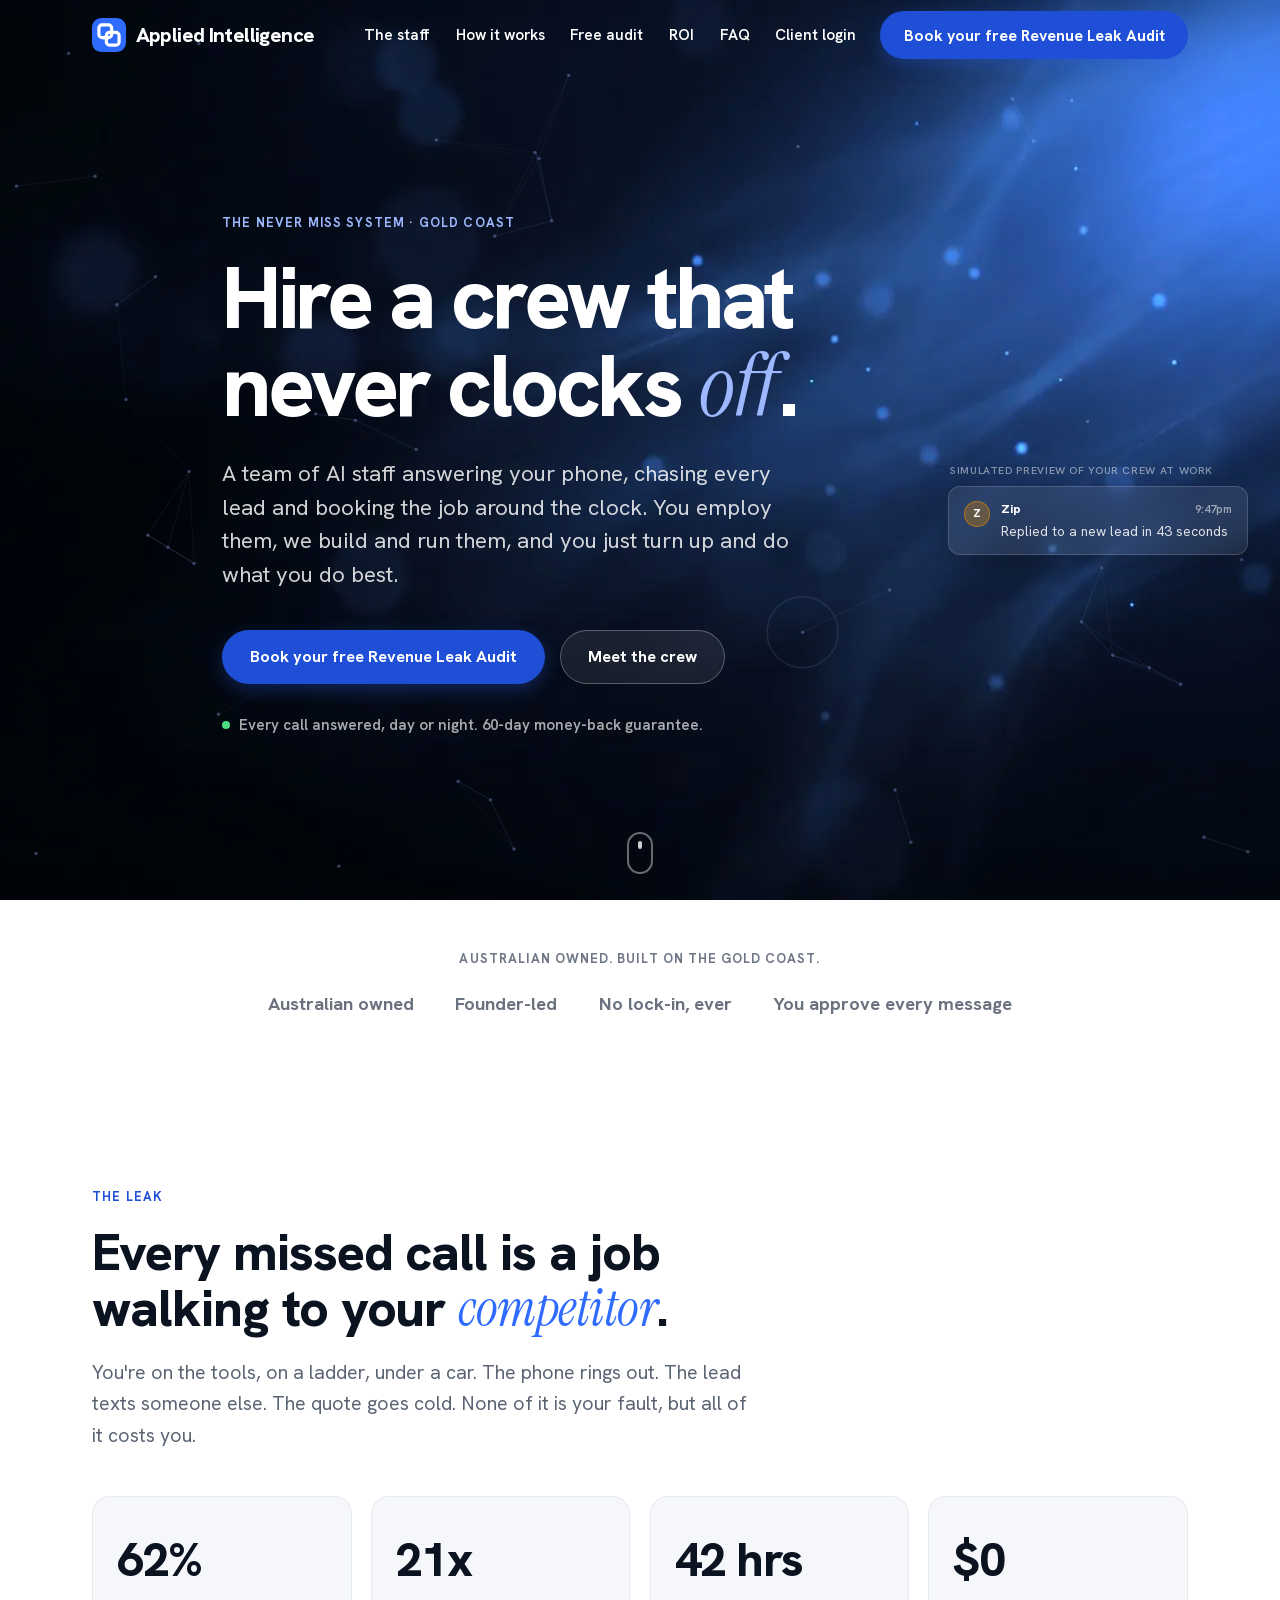
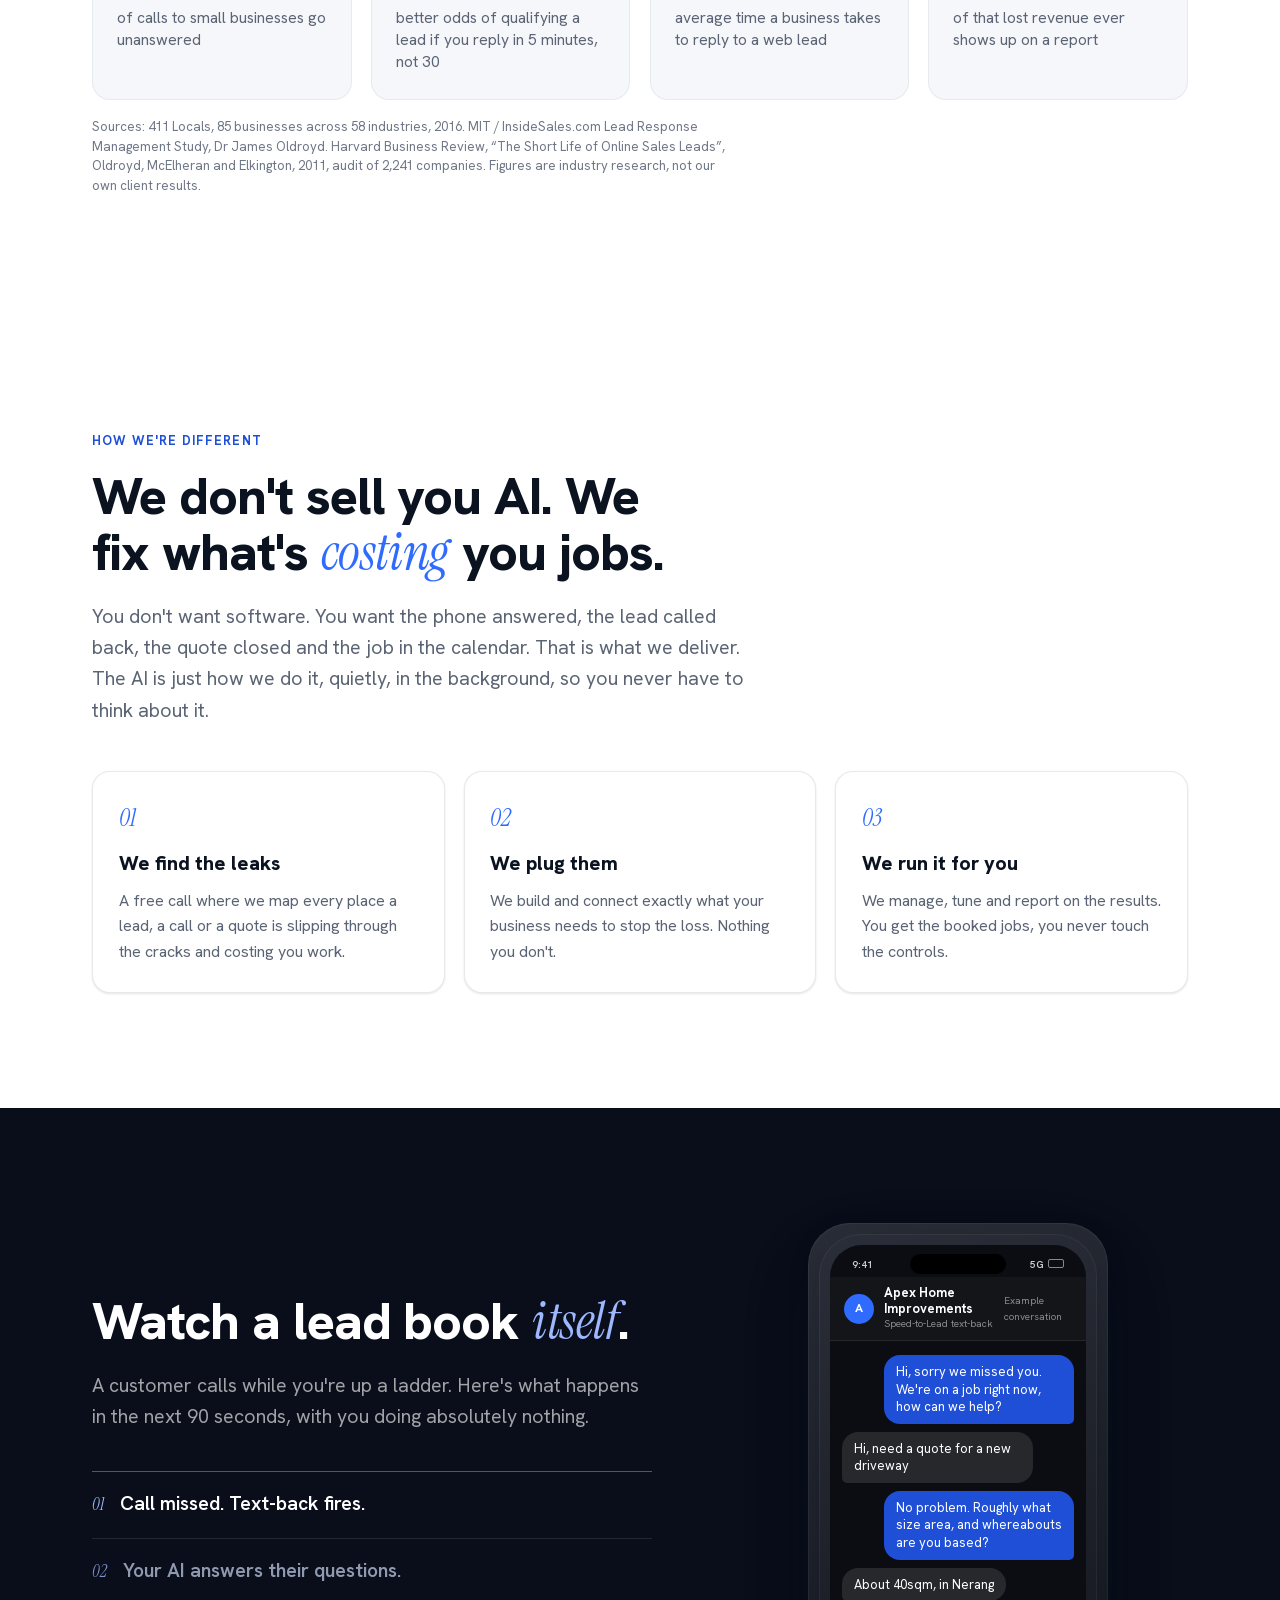
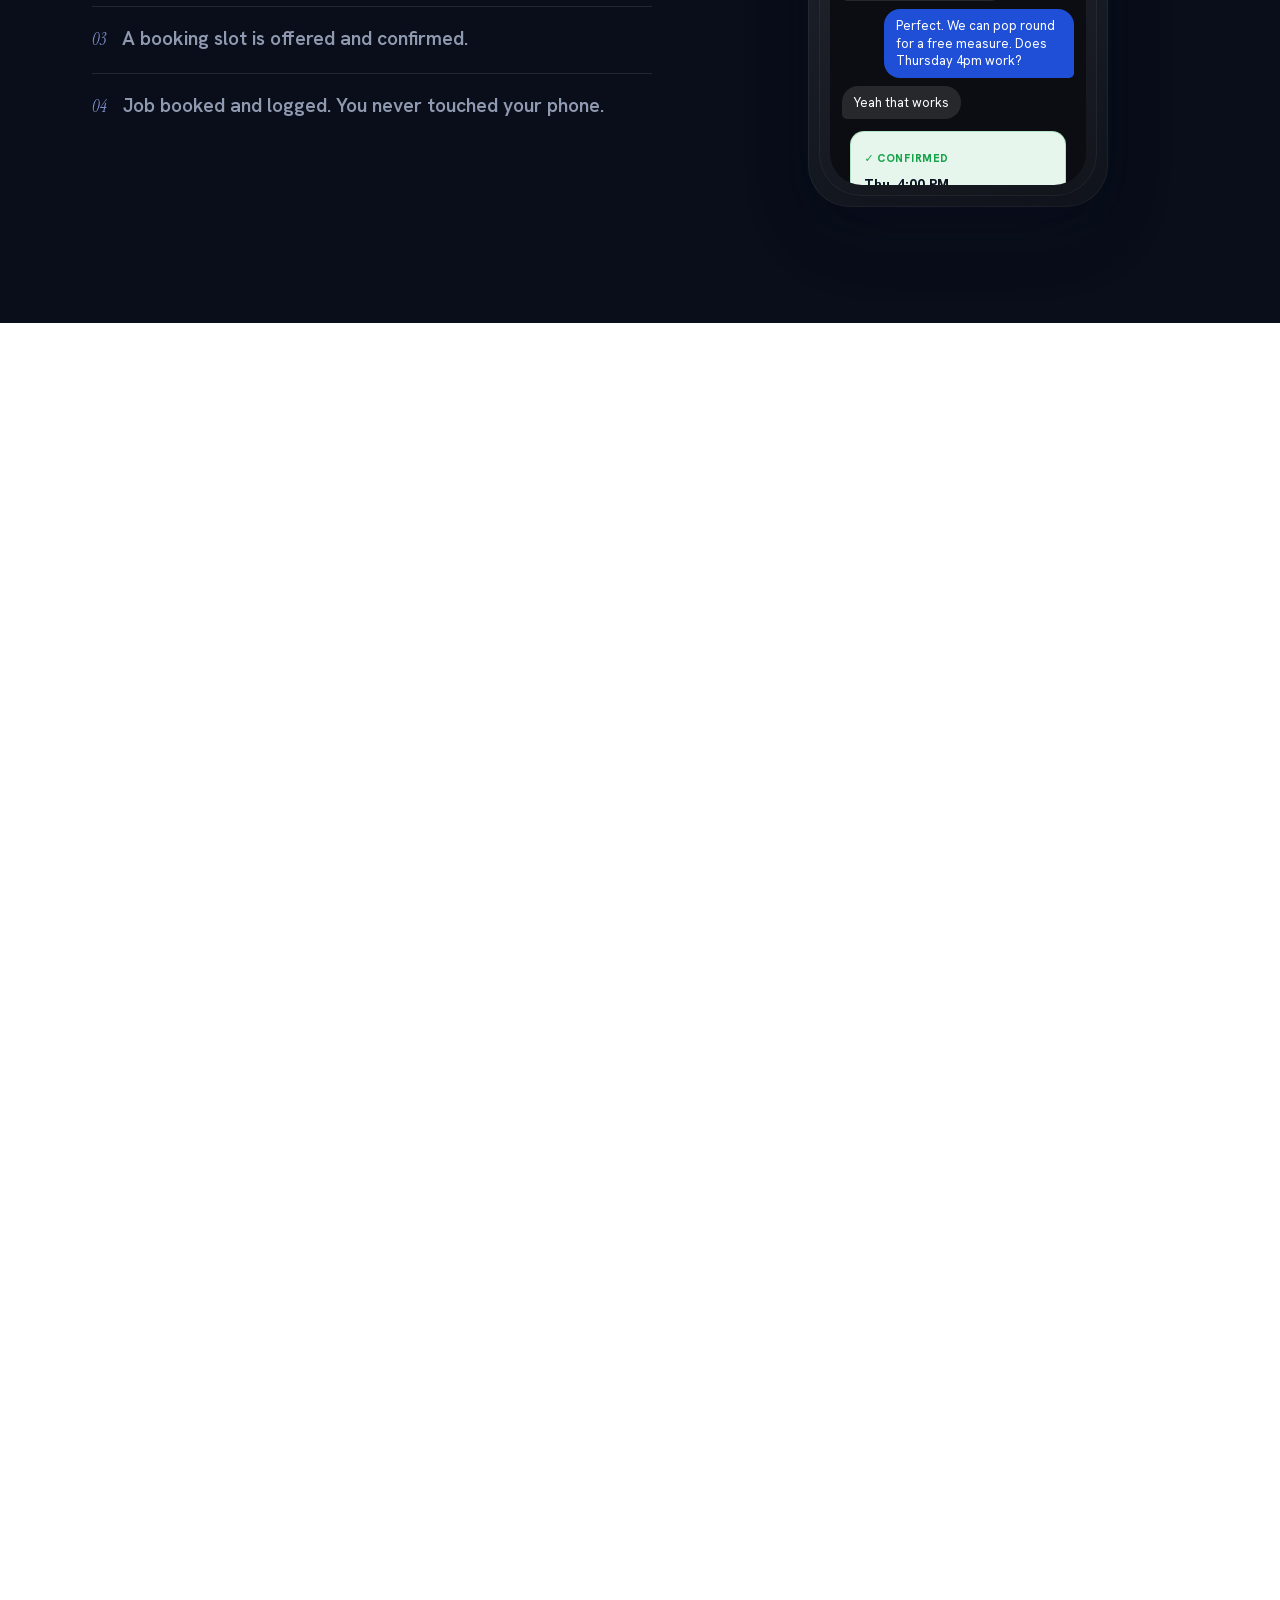
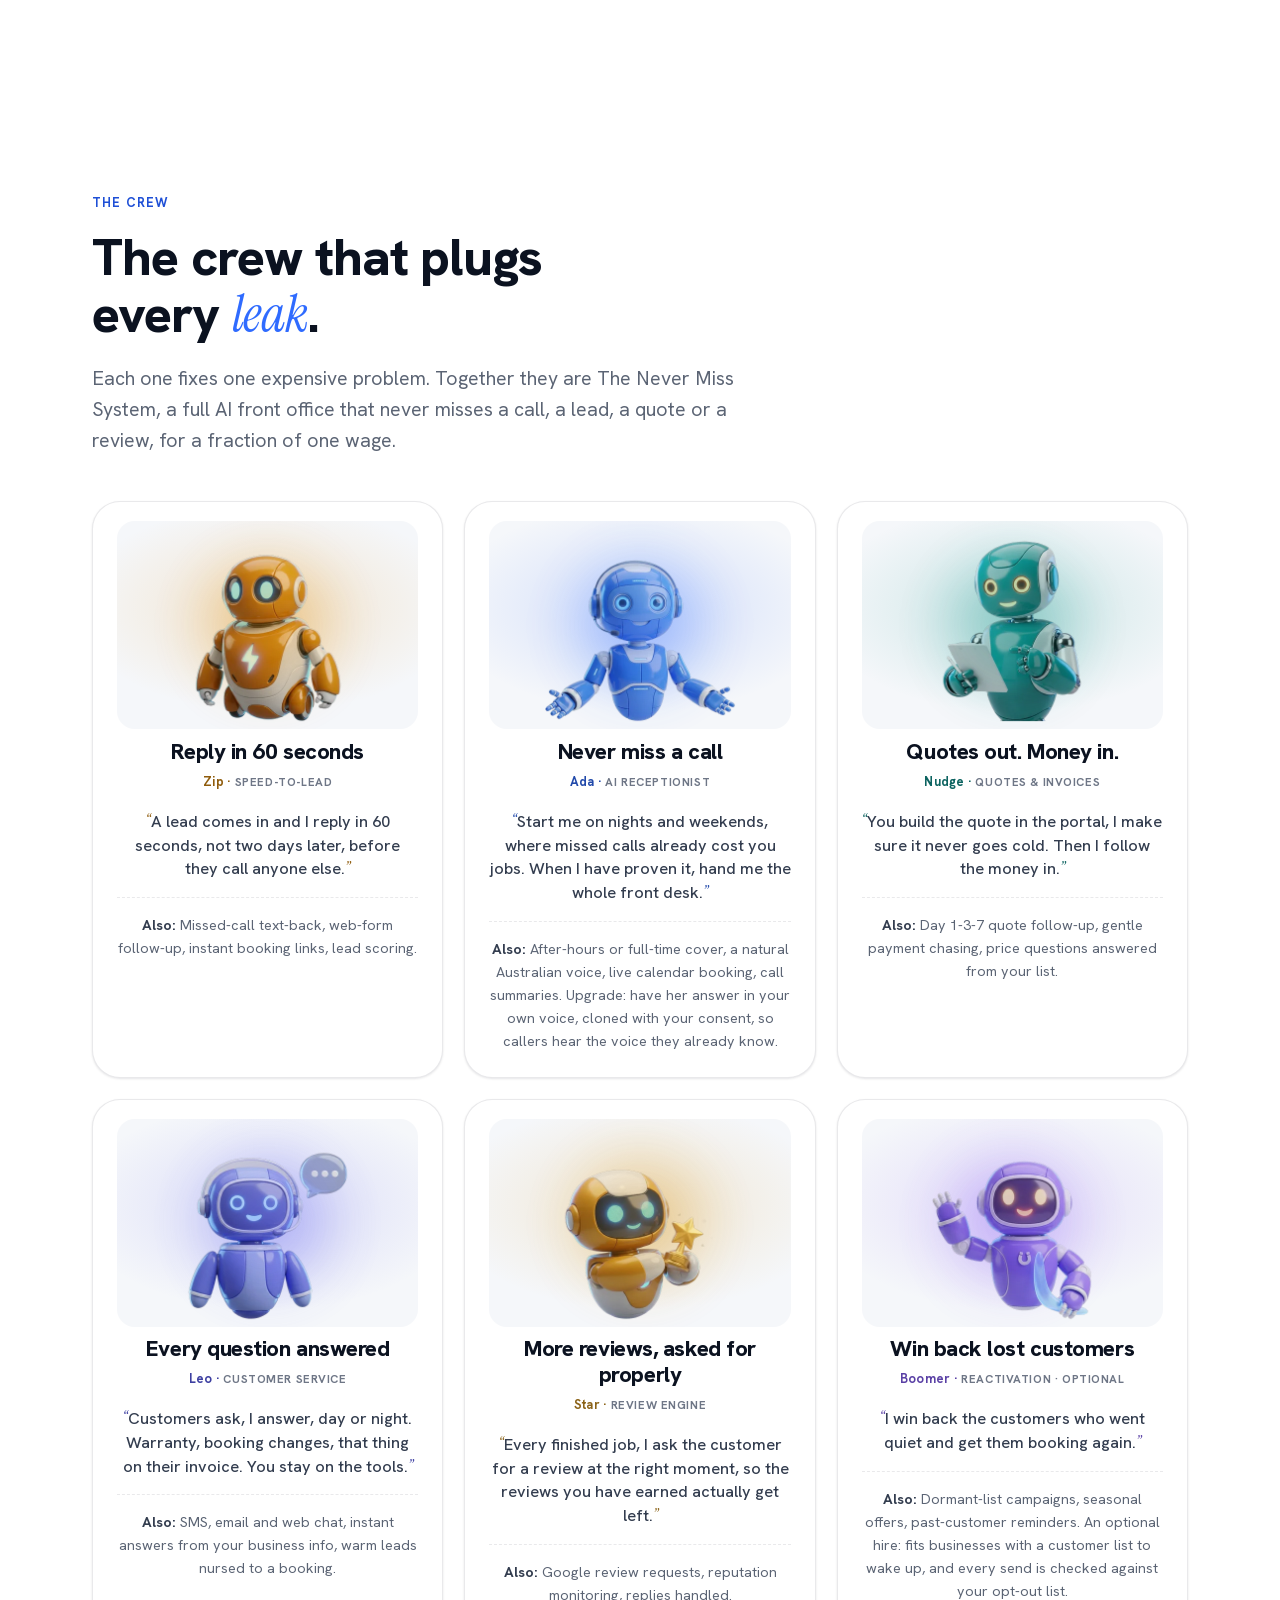
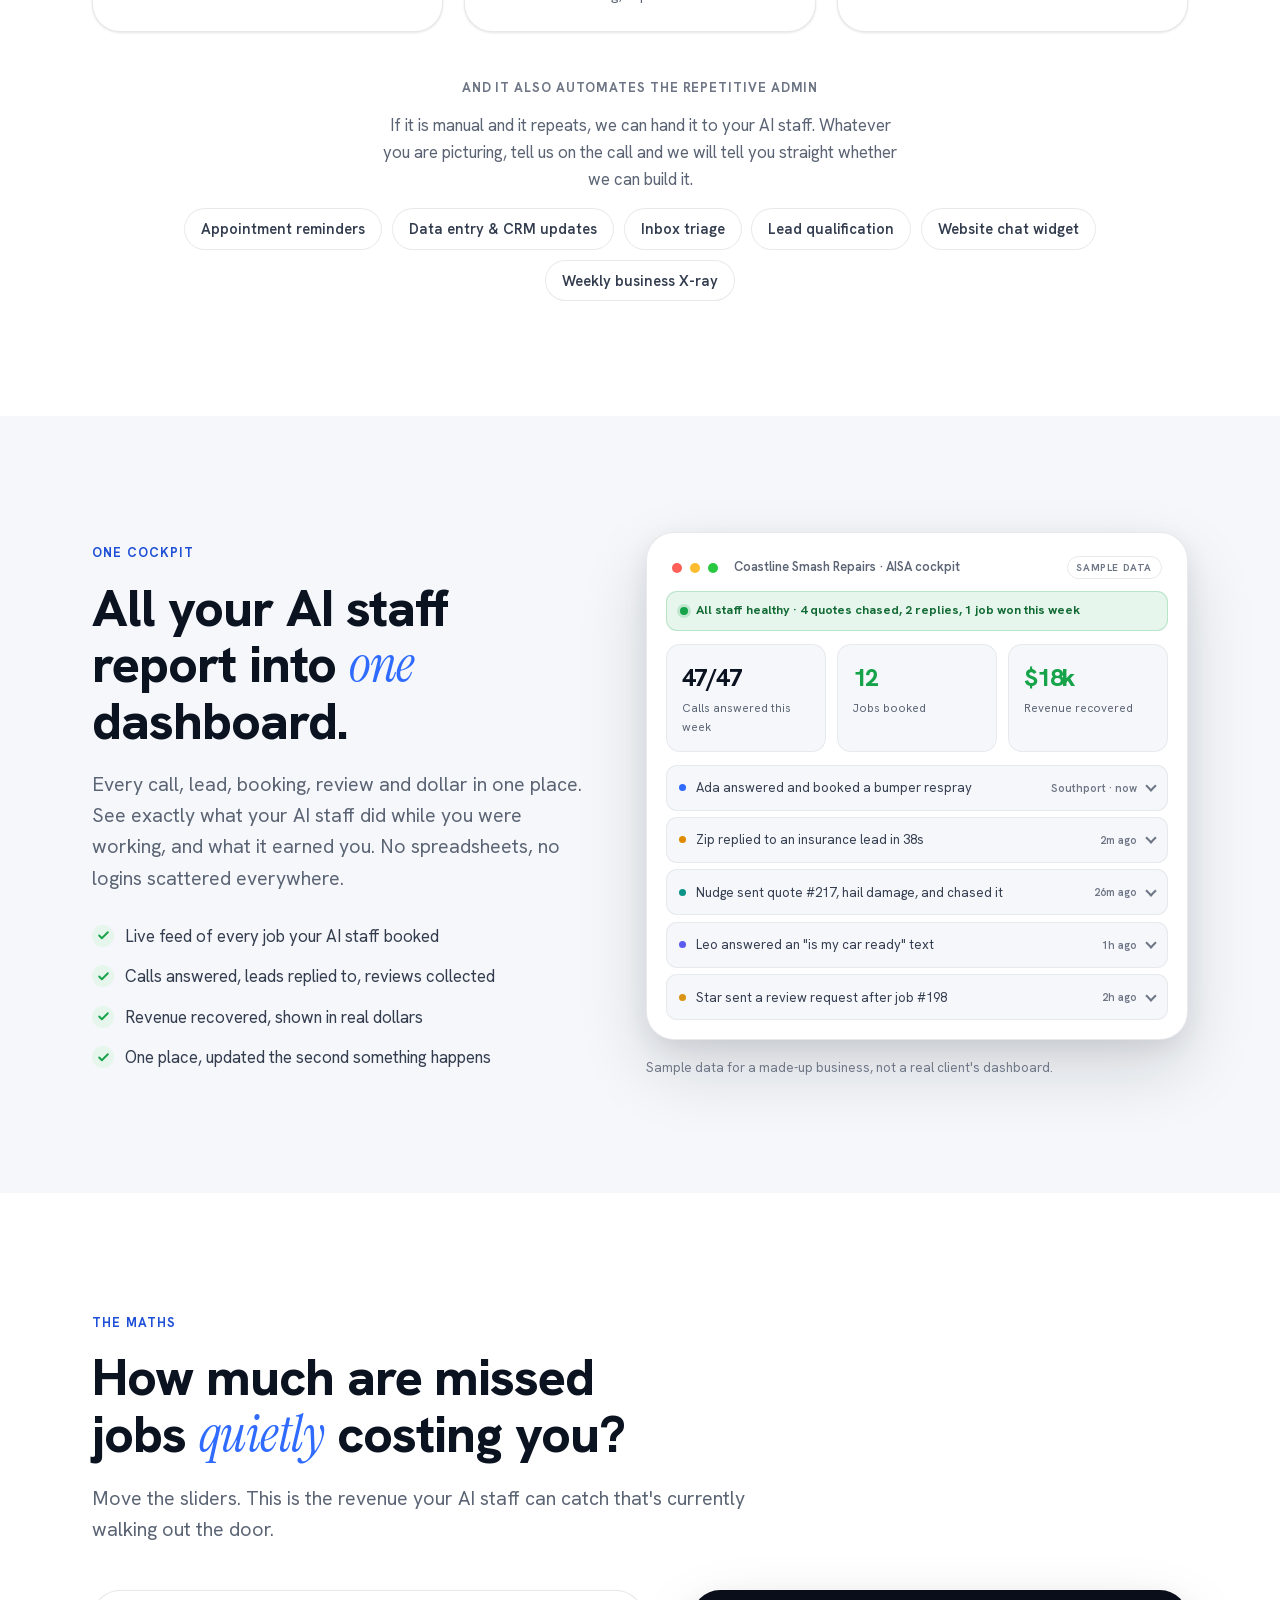
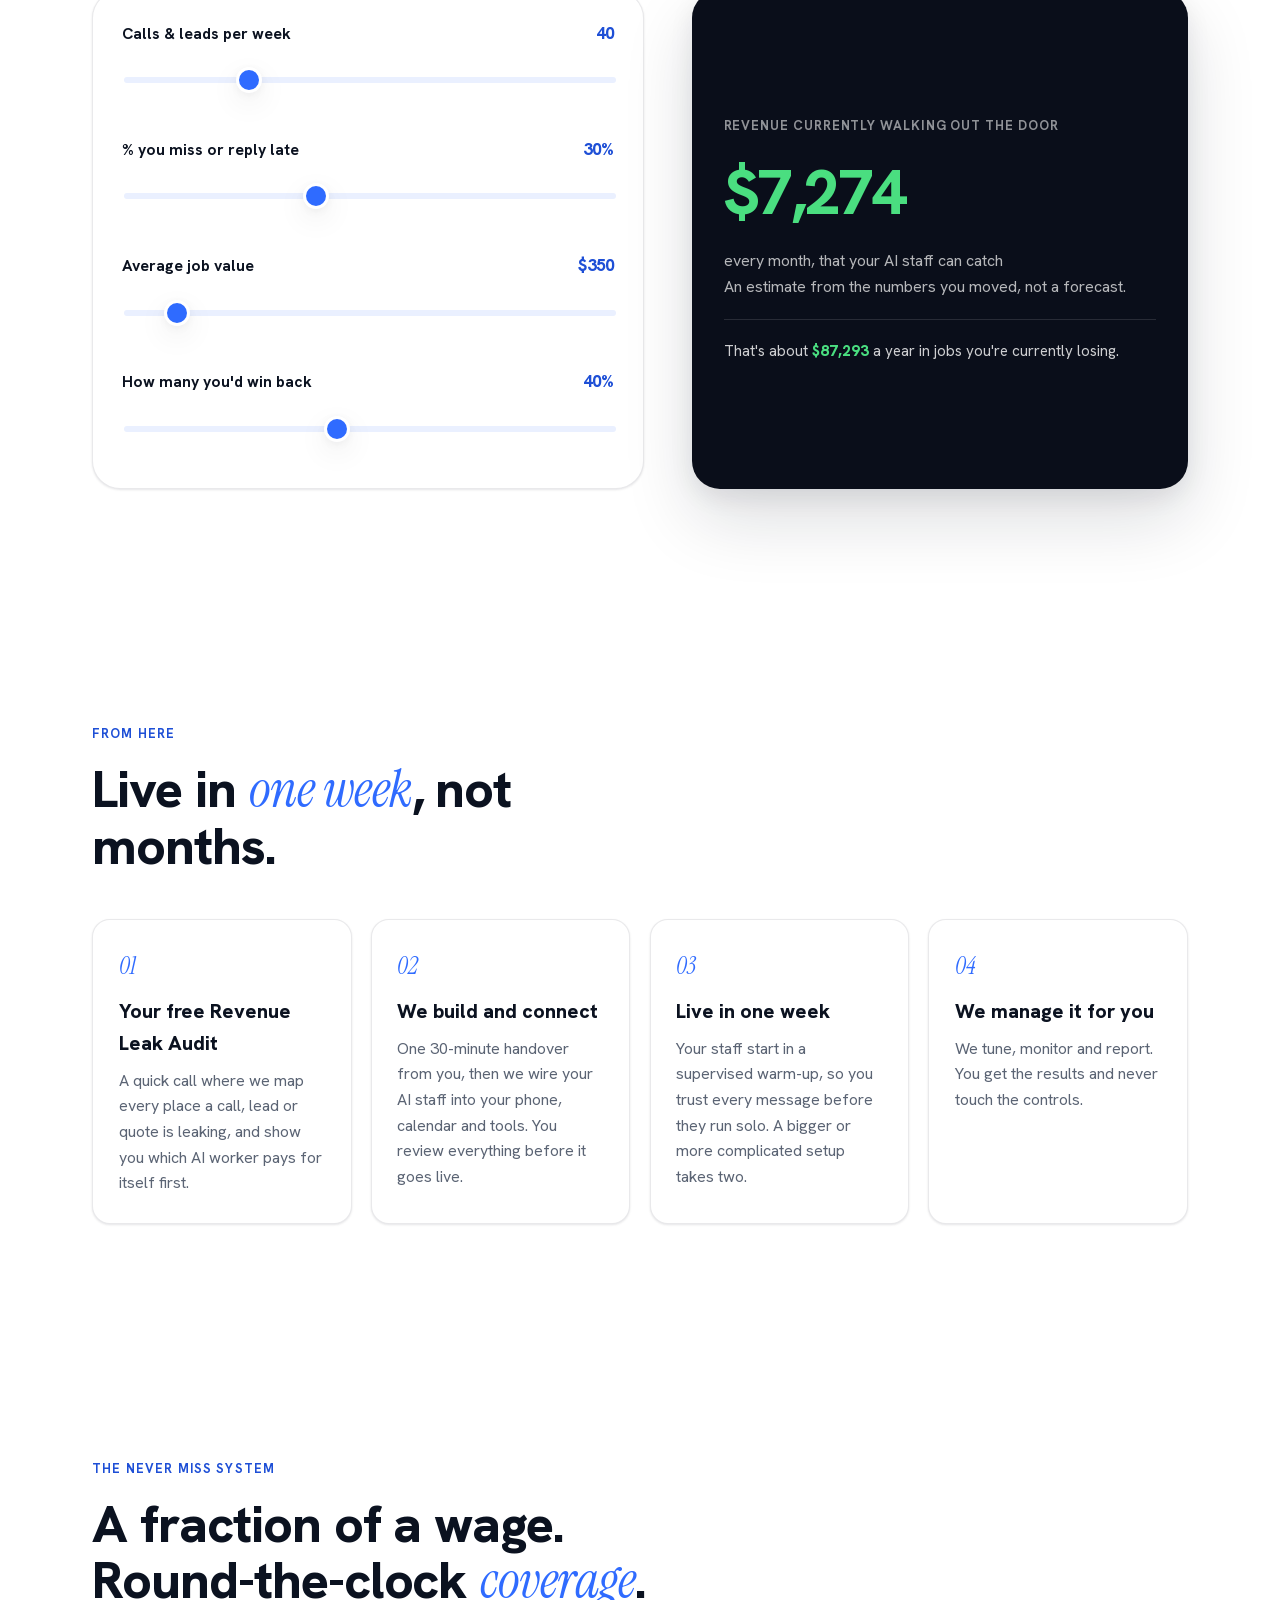
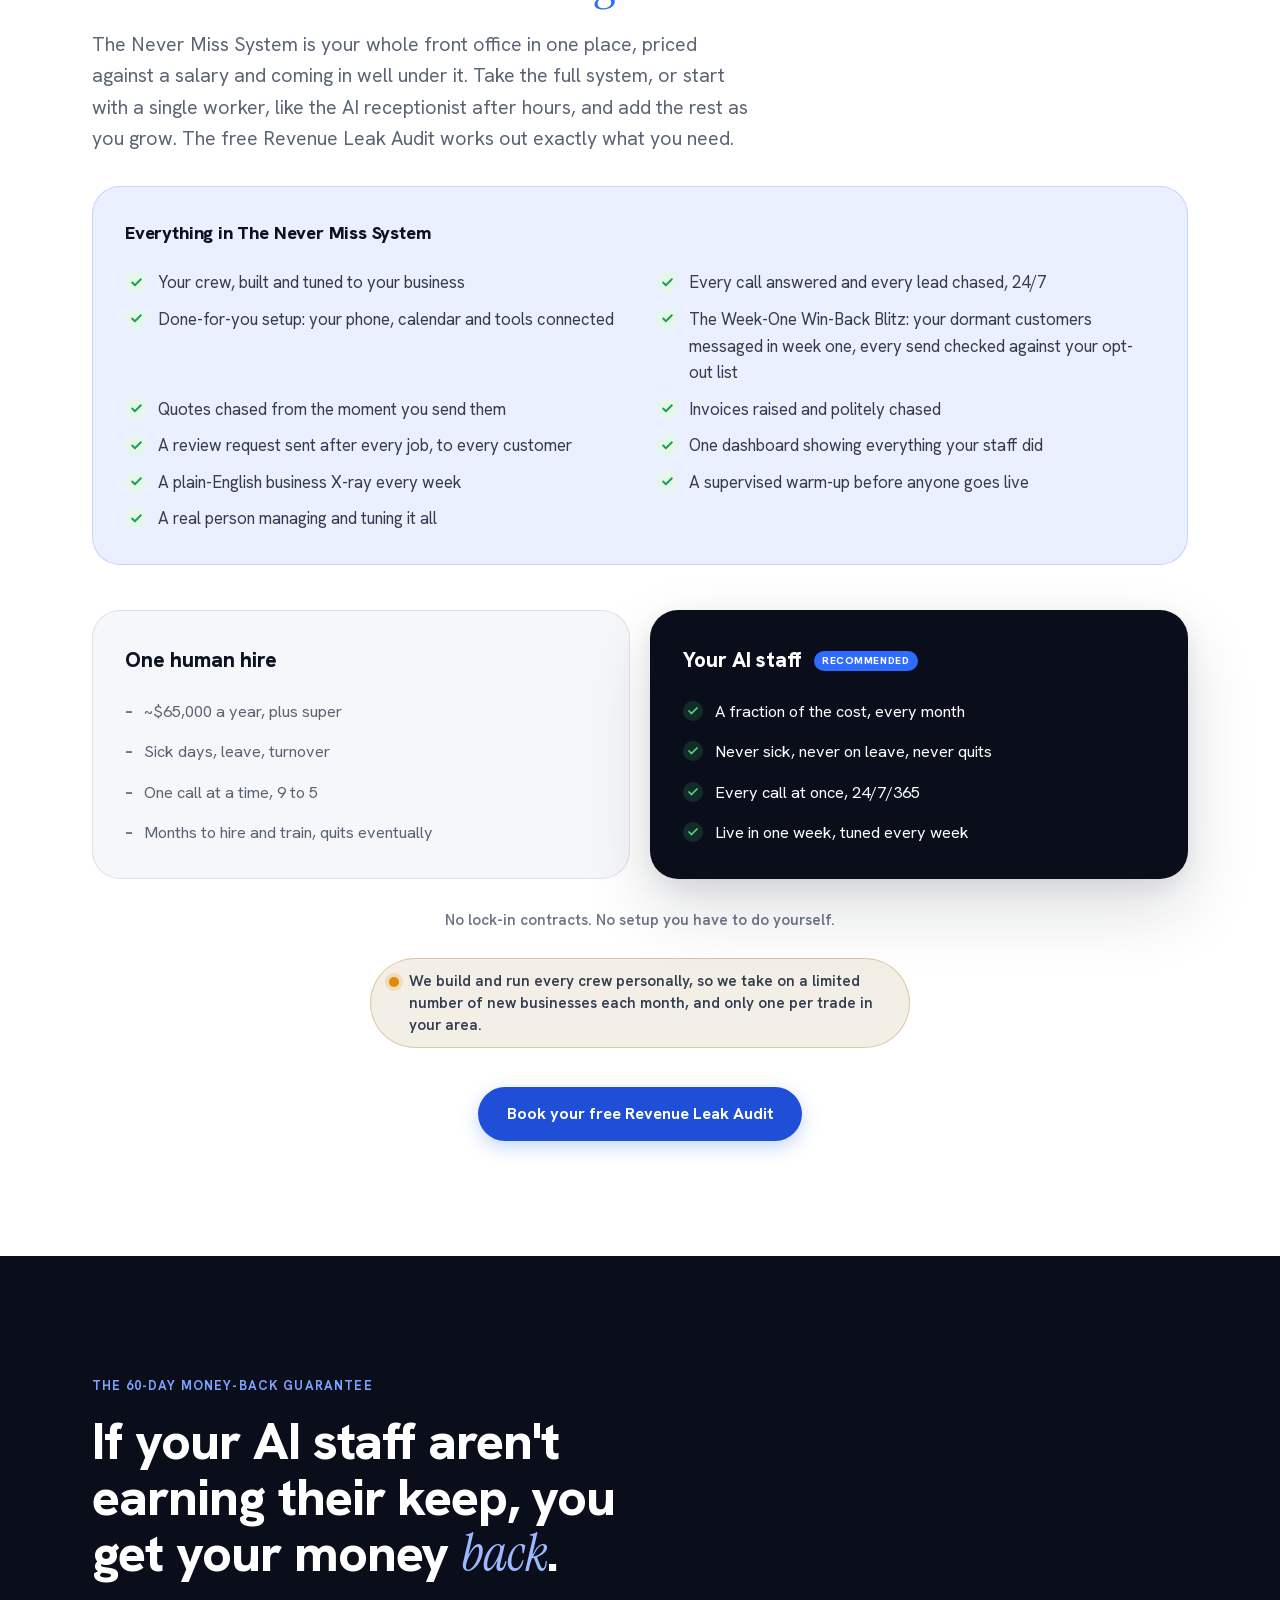
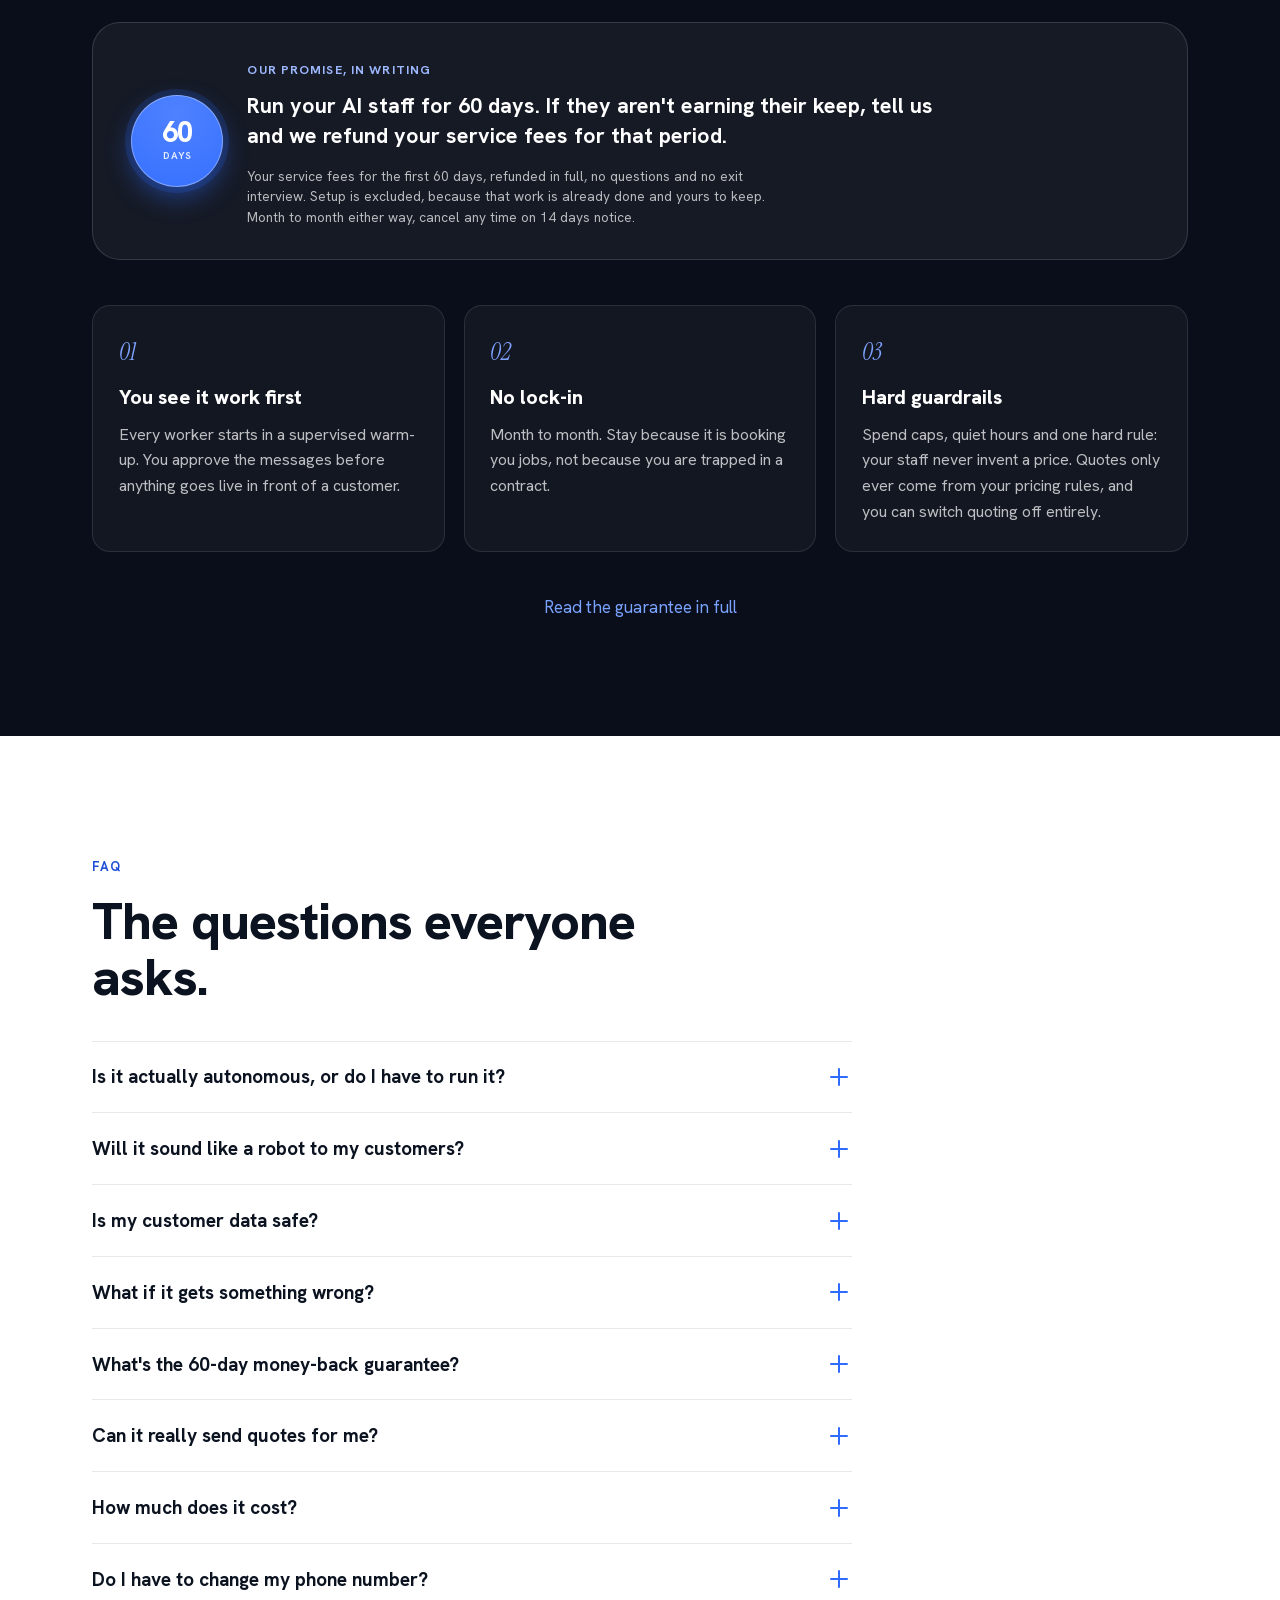
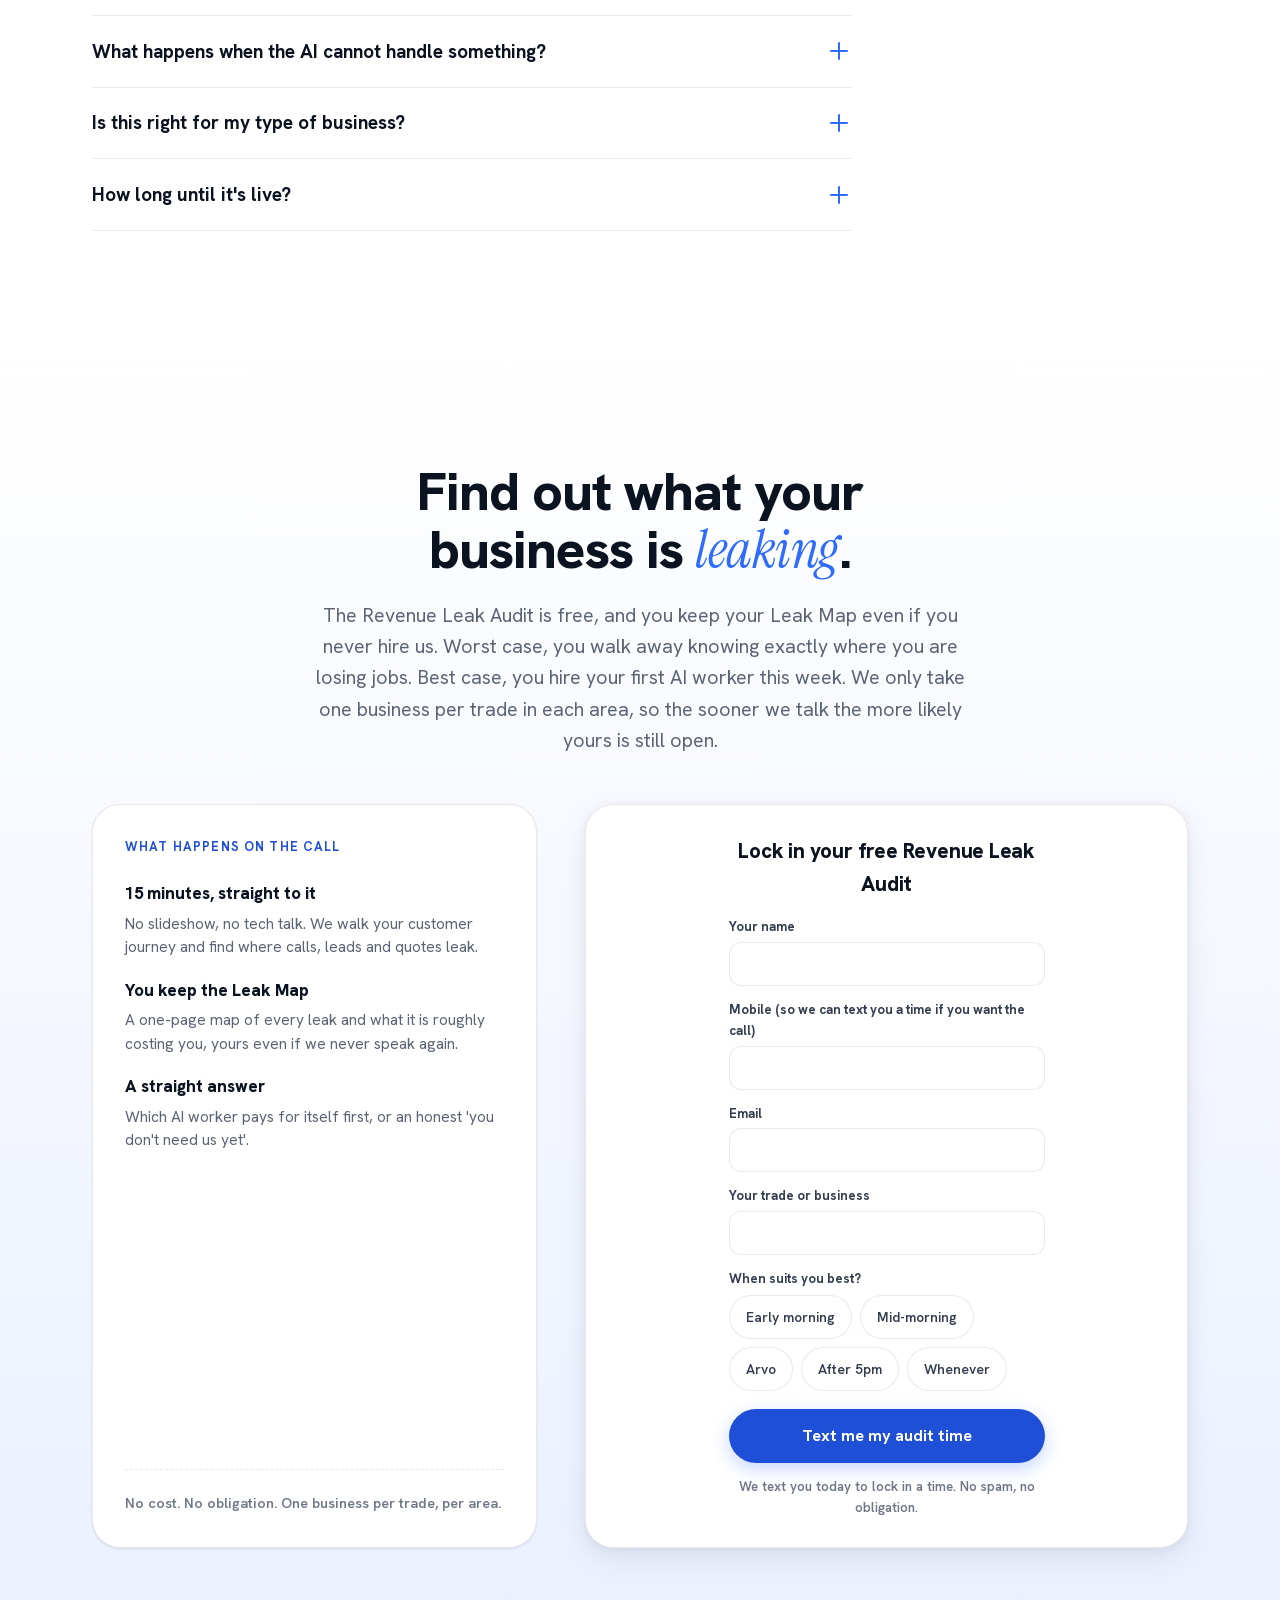
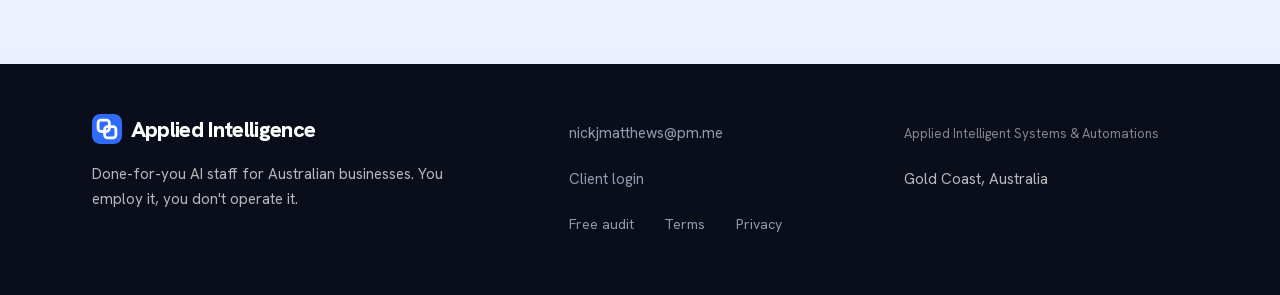
==== index.html @ ef5df9cf "Revenue Leak Audit: the map is free, the ask comes after it Renames the lead magnet to the Revenue L" ====
<!DOCTYPE html>
<html lang="en-AU">
<head>
  <meta charset="UTF-8" />
  <meta name="viewport" content="width=device-width, initial-scale=1.0, viewport-fit=cover" />
  <title>Applied Intelligence: The Never Miss System | Done-for-you AI staff for Australian businesses</title>
  <meta name="description" content="Applied Intelligence (Applied Intelligent Systems & Automations) builds and runs The Never Miss System: done-for-you AI staff that answer every call, chase every lead and book every job, 24/7. You employ it, you don't operate it." />
  <meta name="theme-color" content="#ffffff" />
  <link rel="icon" href="assets/logo/favicon.svg" type="image/svg+xml" />
  <link rel="apple-touch-icon" href="assets/logo/favicon.svg" />
  <link rel="canonical" href="https://appliedintelligence.biz/" />

  <!-- Open Graph (URLs point at the production domain; harmless on the Pages preview) -->
  <meta property="og:site_name" content="Applied Intelligence" />
  <meta property="og:locale" content="en_AU" />
  <meta property="og:title" content="Applied Intelligence: The Never Miss System" />
  <meta property="og:description" content="A full AI front office in one system: every call answered, every lead chased, every job booked. Done for you, run for you." />
  <meta property="og:type" content="website" />
  <meta property="og:url" content="https://appliedintelligence.biz/" />
  <meta property="og:image" content="https://appliedintelligence.biz/assets/video/hero-poster.jpg" />
  <meta property="og:image:width" content="1920" />
  <meta property="og:image:height" content="1080" />
  <meta property="og:image:alt" content="Applied Intelligence: The Never Miss System" />
  <meta name="twitter:card" content="summary_large_image" />
  <meta name="twitter:title" content="Applied Intelligence: The Never Miss System" />
  <meta name="twitter:description" content="A full AI front office in one system: every call answered, every lead chased, every job booked. Done for you, run for you." />
  <meta name="twitter:image" content="https://appliedintelligence.biz/assets/video/hero-poster.jpg" />

  <!-- Fonts: self-hosted, latin subset, OFL (see assets/fonts/OFL.txt).
       Preload the two faces that paint above the fold: the Hanken variable file
       (the h1 is weight 800) and the Instrument Serif italic accent word. -->
  <link rel="preload" href="assets/fonts/hanken-grotesk-latin-var.woff2" as="font" type="font/woff2" crossorigin />
  <link rel="preload" href="assets/fonts/instrument-serif-italic-latin.woff2" as="font" type="font/woff2" crossorigin />

  <link rel="stylesheet" href="styles.css?v=20260916a" />

  <!-- Organisation + site identity. Kept static so it is in the HTML source
       for crawlers that do not run JS. The FAQPage block is injected by
       script.js from the same data the visible FAQ renders. -->
  <script type="application/ld+json">
  [
    {
      "@context": "https://schema.org",
      "@type": "Organization",
      "name": "Applied Intelligence",
      "legalName": "Applied Intelligent Systems & Automations",
      "url": "https://appliedintelligence.biz/",
      "logo": "https://appliedintelligence.biz/assets/logo/favicon.svg",
      "email": "nickjmatthews@pm.me",
      "areaServed": "AU",
      "address": {
        "@type": "PostalAddress",
        "addressLocality": "Gold Coast",
        "addressRegion": "QLD",
        "addressCountry": "AU"
      }
    },
    {
      "@context": "https://schema.org",
      "@type": "WebSite",
      "name": "Applied Intelligence",
      "url": "https://appliedintelligence.biz/"
    }
  ]
  </script>
  <!-- Meta Pixel. One shared loader (meta-pixel.js), deferred like every other
       script on this site so it never blocks paint. It returns without loading
       anything at all if the browser sends Do Not Track or Global Privacy
       Control. Disclosed in full in privacy.html section 04. -->
  <script defer src="meta-pixel.js"></script>
</head>
<body data-page="home">
  <a href="#top" class="skip-link">Skip to main content</a>

  <!-- ============ NAV ============ -->
  <header class="nav nav--over-hero" id="nav">
    <div class="nav__inner">
      <a class="nav__brand" href="#top" aria-label="Applied Intelligence"><img class="brand-mark" src="assets/logo/favicon.svg" alt="" width="34" height="34" /><span class="brand-word" data-bind="brand.name">Applied Intelligence</span><span class="brand-short" data-bind="brand.short" aria-hidden="true">AISA</span></a>
      <nav class="nav__links" aria-label="Primary">
        <a href="#staff">The staff</a>
        <a href="#how">How it works</a>
        <a href="audit.html">Free audit</a>
        <a href="#roi">ROI</a>
        <a href="#faq">FAQ</a>
        <a href="https://donny.appliedintelligence.biz/login">Client login</a>
      </nav>
      <a class="btn btn--primary nav__cta" href="#book" data-bind="cta.primary">Book your free Revenue Leak Audit</a>
    </div>
  </header>

  <!-- tabindex="-1" so the skip link can actually move focus here (WCAG 2.4.1) -->
  <main id="top" tabindex="-1">
    <!-- ============ HERO (full-bleed cinematic video) ============ -->
    <section class="hero" id="hero">
      <!-- background video: swap assets/video/hero.* anytime. poster is the LCP image. -->
      <div class="hero__media" aria-hidden="true">
        <!-- Poster is the LCP image, so it is the WebP cut (13KB vs 40KB for
             the JPEG). hero-poster.jpg stays on disk and stays the og:image:
             OG scrapers want JPEG. A <video> poster takes a single URL, so
             there is no srcset to fall back through — WebP is universal in
             every browser that reaches this page. -->
        <video class="hero__video" data-hero-video
               poster="assets/video/hero-poster.webp"
               muted loop playsinline preload="none"></video>
        <div class="hero__scrim"></div>
        <!-- neural constellation atmosphere layer (desktop only, drawn by JS) -->
        <canvas class="hero__net" data-hero-net aria-hidden="true"></canvas>
      </div>
      <!-- Static fallback copy (mirrors content.js) so the hero paints at its
           final height before the parser-blocking scripts run: no CLS, and it
           degrades gracefully with no JS. bind() overwrites with the same copy. -->
      <div class="wrap hero__inner">
        <span class="eyebrow eyebrow--on-dark" data-bind="hero.eyebrow">The Never Miss System · Gold Coast</span>
        <h1 class="hero__title" data-bind-html="hero.headline">Hire a crew that<br>never clocks <em class="ital">off</em>.</h1>
        <p class="hero__sub" data-bind="hero.sub">A team of AI staff answering your phone, chasing every lead and booking the job around the clock. You employ them, we build and run them, and you just turn up and do what you do best.</p>
        <div class="hero__actions">
          <a class="btn btn--primary btn--lg" href="#book" data-magnetic data-bind="cta.primary">Book your free Revenue Leak Audit</a>
          <a class="btn btn--glass btn--lg" href="#staff" data-bind="cta.secondary">Meet the crew</a>
        </div>
        <p class="hero__proof" data-bind="hero.proof">Every call answered, day or night. 60-day money-back guarantee.</p>
      </div>
      <!-- live crew-at-work feed (glass cards, desktop only, filled by JS) -->
      <div class="hero__feed" data-hero-feed aria-hidden="true"></div>
      <a class="hero__cue" href="#problem" aria-label="Scroll to see how it works"><span></span></a>
    </section>

    <!-- ============ TRUST STRIP ============ -->
    <section class="trust section--tight" aria-label="Why Applied Intelligence">
      <div class="wrap">
        <p class="trust__line" data-bind="trust.line"></p>
        <div class="trust__logos" data-trust-logos></div>
      </div>
    </section>

    <!-- ============ PROBLEM ============ -->
    <section class="section problem" id="problem">
      <div class="wrap">
        <span class="kicker" data-bind="problem.kicker"></span>
        <h2 class="section__title" data-bind-html="problem.heading"></h2>
        <p class="section__lead" data-bind="problem.body"></p>
        <div class="stat-grid" data-problem-stats></div>
        <p class="stat-note" data-bind="problem.sourceNote"></p>
      </div>
    </section>

    <!-- ============ DIAGNOSIS (the wedge) ============ -->
    <section class="section diagnosis" id="diagnosis">
      <div class="wrap">
        <span class="kicker" data-bind="diagnosis.kicker"></span>
        <h2 class="section__title" data-bind-html="diagnosis.heading"></h2>
        <p class="section__lead" data-bind="diagnosis.body"></p>
        <div class="steps steps--3" data-diagnosis-steps></div>
      </div>
    </section>

    <!-- ============ WATCH A LEAD BOOK ITSELF (signature) ============ -->
    <section class="section book-itself" id="book-itself" data-book-section>
      <div class="wrap book-itself__grid">
        <div class="book-itself__copy">
          <h2 class="section__title" data-bind-html="bookItself.heading"></h2>
          <p class="section__lead" data-bind="bookItself.sub"></p>
          <ol class="book-steps" data-book-steps></ol>
        </div>
        <div class="book-itself__phone">
          <div class="phone" data-phone-thread></div>
        </div>
      </div>
    </section>

    <!-- ============ MEET YOUR AI STAFF (roster) ============ -->
    <section class="section staff" id="staff">
      <div class="wrap">
        <span class="kicker" data-bind="roster.kicker"></span>
        <h2 class="section__title" data-bind-html="roster.heading"></h2>
        <p class="section__lead" data-bind="roster.sub"></p>
        <div class="roster" data-roster></div>
        <div class="roster-more">
          <span class="roster-more__label" data-bind="roster.moreLabel"></span>
          <p class="roster-more__line" data-bind="roster.moreLine"></p>
          <div class="roster-more__chips" data-roster-more></div>
        </div>
      </div>
    </section>

    <!-- ============ ONE COCKPIT ============ -->
    <section class="section cockpit" id="cockpit">
      <div class="wrap cockpit__grid">
        <div class="cockpit__copy">
          <span class="kicker" data-bind="cockpit.kicker"></span>
          <h2 class="section__title" data-bind-html="cockpit.heading"></h2>
          <p class="section__lead" data-bind="cockpit.body"></p>
          <ul class="check-list" data-cockpit-highlights></ul>
        </div>
        <div class="cockpit__panel" data-cockpit-panel></div>
      </div>
    </section>

    <!-- ============ ROI CALCULATOR ============ -->
    <section class="section roi" id="roi">
      <div class="wrap">
        <span class="kicker" data-bind="roi.kicker"></span>
        <h2 class="section__title" data-bind-html="roi.heading"></h2>
        <p class="section__lead" data-bind="roi.sub"></p>
        <div class="roi-calc" data-roi></div>
      </div>
    </section>

    <!-- ============ HOW IT WORKS ============ -->
    <section class="section how" id="how">
      <div class="wrap">
        <span class="kicker" data-bind="how.kicker"></span>
        <h2 class="section__title" data-bind-html="how.heading"></h2>
        <div class="steps steps--4" data-how-steps></div>
      </div>
    </section>

    <!-- ============ PRICING (salary anchor) ============ -->
    <section class="section pricing" id="pricing">
      <div class="wrap">
        <span class="kicker" data-bind="pricing.kicker"></span>
        <h2 class="section__title" data-bind-html="pricing.heading"></h2>
        <p class="section__lead" data-bind="pricing.sub"></p>
        <div class="value-stack reveal" data-value-stack></div>
        <div class="compare" data-pricing></div>
        <p class="pricing__note" data-bind="pricing.note"></p>
        <p class="pricing__scarcity" data-bind="pricing.scarcity"></p>
        <div class="center-cta">
          <a class="btn btn--primary btn--lg" href="#book" data-bind="cta.primary"></a>
        </div>
      </div>
    </section>

    <!-- ============ GUARANTEE ============ -->
    <section class="section guarantee guarantee--dark" id="guarantee">
      <div class="wrap">
        <span class="kicker" data-bind="guarantee.kicker"></span>
        <h2 class="section__title" data-bind-html="guarantee.heading"></h2>
        <div class="guarantee__promise reveal" data-guarantee-promise></div>
        <div class="steps steps--3" data-guarantee></div>
        <p class="guarantee__link center"><a href="guarantee">Read the guarantee in full</a></p>
      </div>
    </section>

    <!-- ============ FAQ ============ -->
    <section class="section faq" id="faq">
      <div class="wrap">
        <span class="kicker" data-bind="faqSection.kicker">FAQ</span>
        <h2 class="section__title" data-bind-html="faqSection.heading">The questions everyone asks.</h2>
        <div class="faq-list" data-faq></div>
      </div>
    </section>

    <!-- ============ FINAL CTA / BOOK (booking section) ============ -->
    <section class="section final-cta" id="book">
      <div class="wrap center">
        <h2 class="final-cta__title" data-bind-html="finalCta.heading"></h2>
        <p class="section__lead center" data-bind="finalCta.sub"></p>
      </div>
      <div class="wrap booking reveal">
        <div class="booking__info">
          <span class="booking__label" data-bind="booking.label"></span>
          <ul class="booking__points" data-booking-points></ul>
          <p class="booking__note" data-bind="booking.note"></p>
        </div>
        <!-- calendar embed renders here when brand.bookingUrl is a real URL;
             a converting interim card shows until then (script.js renderBooking) -->
        <div class="booking__cal" data-booking-cal></div>
      </div>
    </section>

    <!-- ============ STICKY MOBILE CTA (appears after hero) ============
         Lives inside <main> so it sits in a landmark: as a direct child of
         <body> it was outside every landmark region (axe "region", WCAG 1.3.1).
         It is position:fixed with no transformed ancestor, so nesting it here
         does not change where it pins. -->
    <div class="sticky-cta safe-bottom" data-sticky-cta aria-hidden="true">
      <a class="btn btn--primary btn--lg" href="#book" data-bind="cta.primary"></a>
    </div>
  </main>

  <!-- ============ FOOTER ============ -->
  <footer class="footer">
    <div class="wrap footer__inner">
      <div>
        <span class="footer__brand"><img class="brand-mark" src="assets/logo/favicon.svg" alt="" width="30" height="30" /><span class="brand-word" data-bind="brand.name">Applied Intelligence</span></span>
        <p class="footer__blurb" data-bind="footer.blurb"></p>
      </div>
      <div class="footer__meta">
        <span class="footer__legal" data-bind="brand.fullName"></span>
        <span data-bind="brand.location"></span>
        <a data-footer-email href="mailto:nickjmatthews@pm.me"></a>
        <a href="https://donny.appliedintelligence.biz/login">Client login</a>
        <!-- mirrors content.js footer.legal; static like the rest of the footer chrome.
             "Free audit" rides in this row rather than as a sibling of "Client
             login": the desktop footer grid pins `.footer__meta > a` to one
             explicit cell (2 / 2), so a second bare <a> would stack on top of
             the login link. .footer__links is a plain flex row, so it just
             flows, and this is the mobile-reachable placement (nav links are
             display:none <= 960px). -->
        <div class="footer__links">
          <a href="audit.html">Free audit</a>
          <a href="terms.html">Terms</a>
          <a href="privacy.html">Privacy</a>
        </div>
      </div>
    </div>
  </footer>

  <!-- libs (vendored, local). defer on all of them: ~98KB gz of JS was
       blocking the parser at the tail of the body and delaying first paint.
       defer preserves document order, so lenis → gsap → ScrollTrigger →
       content.js → script.js still holds. -->
  <script defer src="vendor/lenis.min.js"></script>
  <script defer src="vendor/gsap.min.js"></script>
  <script defer src="vendor/ScrollTrigger.min.js"></script>
  <!-- data + app -->
  <script defer src="content.js?v=20260916a"></script>
  <script defer src="script.js?v=20260916a"></script>
</body>
</html>
---- styles.css ----
/* =============================================================================
   Applied Intelligence — styles.css
   Clean, bright, trustworthy. Apple/Stripe restraint. Light theme.
   ========================================================================== */

/* ---- Self-hosted fonts (latin subset, OFL: see assets/fonts/OFL.txt) -----
   Was Google Fonts; now local, so there is no third-party request on load.
   Hanken Grotesk ships as ONE variable file covering the whole 400-800 range
   the site uses, so every weight costs a single download. Instrument Serif is
   static; every use on the site (.ital, .step__n, .bs-n and the .worker__line
   curly quotes) is the ITALIC cut, so only that file is ever fetched. The
   roman face below is declared but currently unreferenced — an unused
   @font-face costs no bytes, and it keeps the upright cut one rule away.
   unicode-range matches Google's own latin subset, so non-latin text still
   falls through to the system stack. */
@font-face {
  font-family: "Hanken Grotesk";
  font-style: normal;
  font-weight: 400 800;
  font-display: swap;
  src: url("assets/fonts/hanken-grotesk-latin-var.woff2") format("woff2");
  unicode-range: U+0000-00FF, U+0131, U+0152-0153, U+02BB-02BC, U+02C6, U+02DA, U+02DC, U+0304, U+0308, U+0329, U+2000-206F, U+20AC, U+2122, U+2191, U+2193, U+2212, U+2215, U+FEFF, U+FFFD;
}
@font-face {
  font-family: "Instrument Serif";
  font-style: italic;
  font-weight: 400;
  font-display: swap;
  src: url("assets/fonts/instrument-serif-italic-latin.woff2") format("woff2");
  unicode-range: U+0000-00FF, U+0131, U+0152-0153, U+02BB-02BC, U+02C6, U+02DA, U+02DC, U+0304, U+0308, U+0329, U+2000-206F, U+20AC, U+2122, U+2191, U+2193, U+2212, U+2215, U+FEFF, U+FFFD;
}
@font-face {
  font-family: "Instrument Serif";
  font-style: normal;
  font-weight: 400;
  font-display: swap;
  src: url("assets/fonts/instrument-serif-latin.woff2") format("woff2");
  unicode-range: U+0000-00FF, U+0131, U+0152-0153, U+02BB-02BC, U+02C6, U+02DA, U+02DC, U+0304, U+0308, U+0329, U+2000-206F, U+20AC, U+2122, U+2191, U+2193, U+2212, U+2215, U+FEFF, U+FFFD;
}

/* ---- Design tokens ------------------------------------------------------- */
:root {
  --bg:        #ffffff;
  --bg-soft:   #f5f7fa;
  --bg-ink:    #0a0e1a;      /* dark sections (phone, cockpit) */
  --bg-ink-2:  #0e1424;

  --ink:       #0b1220;      /* primary text */
  --ink-2:     #333d4f;
  --muted:     #5b6474;      /* secondary text */
  --muted-2:   #6e7686;   /* AA-safe on white for small text */

  /* --accent is the brand blue, but it is only 4.49:1 on white — two
     thousandths short of AA. It stays for NON-TEXT use (fills behind large
     glyphs, rules, dots, glows, shadows). Anything that is text, or a fill
     carrying white text, uses --accent-ink (6.68:1) and --accent-ink-2 for
     its hover (7.99:1). */
  --accent:    #2f6bff;      /* confident blue — decorative only  4.49:1 */
  --accent-ink:#1e4fd6;      /* the TEXT/fill blue                6.68:1 */
  --accent-ink-2:#1a45bd;    /* its hover, still AA               7.99:1 */
  --accent-soft:#eaf0ff;

  /* Dark register: the work page and the dark bands on the light pages.
     Every value is checked against --bg-ink (#0a0e1a) for AA.
     --accent is only 4.3:1 on ink, so anything accented on dark uses
     --accent-lift instead, never --accent. */
  --ink-hi:     #f6f8fc;     /* headings on dark        19.1:1 */
  --ink-body:   #c7cede;     /* body on dark            12.2:1 */
  --ink-dim:    #8f9ab0;     /* secondary on dark        6.8:1 */
  --ink-faint:  #7f8aa0;     /* small-caps labels        5.6:1 */
  --accent-lift:#7aa2ff;     /* the house blue, on dark  7.8:1 */
  --hair:      rgba(255,255,255,.09);
  --hair-2:    rgba(255,255,255,.15);

  --green:     #16a34a;      /* booked / success */
  --green-soft:#e7f6ec;

  --line:      rgba(11, 18, 32, 0.09);
  --line-2:    rgba(11, 18, 32, 0.06);

  --shadow-sm: 0 1px 2px rgba(11,18,32,.05), 0 1px 3px rgba(11,18,32,.06);
  --shadow-md: 0 10px 30px rgba(11,18,32,.08), 0 2px 8px rgba(11,18,32,.05);
  --shadow-lg: 0 30px 70px rgba(11,18,32,.14), 0 8px 24px rgba(11,18,32,.08);

  --radius:    18px;
  --radius-sm: 12px;
  --radius-lg: 28px;

  --maxw: 1160px;
  --pad: clamp(1.15rem, 4vw, 2rem);

  /* per-worker accent tones */
  --tone-cyan:   #0ea5b7;
  --tone-amber:  #e08a00;
  --tone-green:  #16a34a;
  --tone-brand:  #2f6bff;
  --tone-teal:   #0d9488;
  --tone-red:    #e0533d;
  --tone-indigo: #5b5bf0;
  --tone-violet: #8b5cf6;
  --tone-gold:   #d99413;
}

/* ---- Reset / base -------------------------------------------------------- */
*, *::before, *::after { box-sizing: border-box; }
html { -webkit-text-size-adjust: 100%; scroll-behavior: auto; }
body {
  margin: 0;
  background: var(--bg);
  color: var(--ink);
  font-family: "Hanken Grotesk", system-ui, -apple-system, sans-serif;
  font-size: 17px;
  line-height: 1.6;
  -webkit-font-smoothing: antialiased;
  text-rendering: optimizeLegibility;
  overflow-x: hidden;
}
img { max-width: 100%; display: block; }
a { color: inherit; text-decoration: none; }
h1, h2, h3 { margin: 0; letter-spacing: -0.02em; line-height: 1.08; font-weight: 800; }
p { margin: 0; }
ul, ol { margin: 0; padding: 0; list-style: none; }

/* The editorial serif-italic device (one per section) */
.ital, em {
  font-family: "Instrument Serif", Georgia, serif;
  font-style: italic;
  font-weight: 500;
  color: var(--accent);
  letter-spacing: -0.01em;
}

/* ---- Layout -------------------------------------------------------------- */
.wrap { width: 100%; max-width: var(--maxw); margin: 0 auto; padding-inline: var(--pad); }
.wrap--narrow { max-width: 820px; }
.section { padding-block: clamp(4rem, 9vw, 7.5rem); }
.section--tight { padding-block: clamp(2rem, 4vw, 3rem); }
.center { text-align: center; }
.center-cta { display: flex; justify-content: center; margin-top: 2.4rem; }

/* ---- Typographic helpers ------------------------------------------------- */
.eyebrow, .kicker {
  display: inline-block;
  font-size: 0.8rem;
  font-weight: 700;
  letter-spacing: 0.09em;
  text-transform: uppercase;
  color: var(--accent-ink);        /* 6.68:1 on white (--accent was 4.49) */
}
.kicker { margin-bottom: 1rem; }
.section__title {
  font-size: clamp(1.9rem, 4.6vw, 3.25rem);
  max-width: 20ch;
}
.section__lead {
  margin-top: 1.25rem;
  max-width: 60ch;
  font-size: clamp(1.05rem, 1.6vw, 1.22rem);
  color: var(--muted);
}
.section__lead.center { margin-inline: auto; }

/* ---- Buttons ------------------------------------------------------------- */
.btn {
  display: inline-flex; align-items: center; justify-content: center;
  gap: .5rem;
  min-height: 48px;
  padding: 0 1.4rem;
  border-radius: 999px;
  font-family: inherit; font-weight: 700; font-size: 0.98rem;
  cursor: pointer; border: 1px solid transparent;
  transition: transform .18s ease, box-shadow .18s ease, background .18s ease, color .18s ease;
  white-space: nowrap;
}
/* fill is --accent-ink, not --accent: white on --accent is 4.49:1, white on
   --accent-ink is 6.68:1 and on the hover 7.99:1. The glow keeps the brighter
   brand blue, because a shadow carries no text. */
.btn--primary { background: var(--accent-ink); color: #fff; box-shadow: 0 6px 18px rgba(47,107,255,.28); }
.btn--primary:hover { background: var(--accent-ink-2); transform: translateY(-2px); box-shadow: 0 12px 26px rgba(47,107,255,.34); }
.btn--ghost { background: transparent; color: var(--ink); border-color: var(--line); }
.btn--ghost:hover { border-color: var(--ink); transform: translateY(-2px); }
/* glass button — for use on the dark hero video */
.btn--glass {
  background: rgba(255,255,255,.08); color: #fff;
  border-color: rgba(255,255,255,.28);
  backdrop-filter: blur(8px); -webkit-backdrop-filter: blur(8px);
}
.btn--glass:hover { background: rgba(255,255,255,.16); border-color: rgba(255,255,255,.55); transform: translateY(-2px); }
.btn--lg { min-height: 54px; padding: 0 1.7rem; font-size: 1.02rem; }
.btn--xl { min-height: 60px; padding: 0 2.2rem; font-size: 1.1rem; }

/* ---- Nav ----------------------------------------------------------------- */
.nav {
  position: fixed; top: 0; left: 0; right: 0; z-index: 100;
  transition: background .3s ease, box-shadow .3s ease, border-color .3s ease;
  border-bottom: 1px solid transparent;
}
/* .nav--solid: sub-pages (work, terms, privacy) have no dark hero behind the
   bar, so it carries the stuck-state treatment from first paint. Same values as
   .is-stuck on purpose, so the two never drift apart. */
.nav.is-stuck,
.nav.nav--solid {
  background: rgba(255,255,255,.82);
  backdrop-filter: saturate(180%) blur(14px);
  -webkit-backdrop-filter: saturate(180%) blur(14px);
  border-bottom-color: var(--line);
}
.nav--solid .nav__brand,
.nav--solid .nav__links a { color: var(--ink); }
.nav--solid .nav__links a:hover { color: var(--accent-ink); }
/* Over the dark video hero, nav text/brand go light until the nav sticks. */
.nav--over-hero:not(.is-stuck) .nav__brand,
.nav--over-hero:not(.is-stuck) .nav__links a { color: #fff; }
.nav--over-hero:not(.is-stuck) .nav__links a:hover { color: rgba(255,255,255,.75); }
.nav__inner {
  max-width: var(--maxw); margin: 0 auto; padding: 0.7rem var(--pad);
  display: flex; align-items: center; gap: 1.5rem;
}
.nav__brand { display: inline-flex; align-items: center; gap: .6rem; min-height: 44px; }
.nav__brand .brand-mark { width: 34px; height: 34px; flex: none; border-radius: 9px; }
.nav__brand .brand-word { font-weight: 800; font-size: 1.28rem; letter-spacing: -0.03em; }
.nav__brand .brand-short { font-weight: 800; font-size: 1.28rem; letter-spacing: -0.02em; display: none; }
.nav__links { display: flex; gap: 1.6rem; margin-left: auto; }
.nav__links a { font-size: 0.95rem; font-weight: 600; color: var(--ink-2); transition: color .15s; display: inline-flex; align-items: center; min-height: 44px; }
.nav__links a:hover { color: var(--accent-ink); }
/* the page you are already on (audit.html marks its own link) */
.nav__links a.is-current { color: var(--ink); }
.nav__links a.is-current::after {
  content: ""; position: absolute; left: 0; right: 0; bottom: 10px; height: 2px;
  border-radius: 2px; background: var(--accent);
}
.nav__links a.is-current { position: relative; }
.nav__cta { margin-left: 0; }

/* ---- Hero (full-bleed cinematic video) ----------------------------------- */
.hero {
  position: relative; isolation: isolate;
  min-height: 100svh; min-height: 100dvh;
  display: flex; align-items: center;
  padding-top: clamp(7rem, 14vh, 9rem); padding-bottom: clamp(4rem, 9vh, 7rem);
  overflow: hidden; background: var(--bg-ink);
}
.hero__media { position: absolute; inset: 0; z-index: -2; }
.hero__video {
  width: 100%; height: 100%; object-fit: cover; display: block;
  /* poster shows first (LCP), fades to slightly richer once playing */
  filter: saturate(1.05) contrast(1.02);
}
/* layered scrim: darken bottom-left for copy legibility + brand tint */
.hero__scrim {
  position: absolute; inset: 0; z-index: -1;
  background:
    linear-gradient(90deg, rgba(6,9,18,.86) 0%, rgba(6,9,18,.55) 45%, rgba(6,9,18,.25) 100%),
    linear-gradient(0deg, rgba(6,9,18,.85) 0%, rgba(6,9,18,.15) 40%, rgba(6,9,18,.35) 100%),
    radial-gradient(120% 90% at 80% 10%, rgba(47,107,255,.28), transparent 55%);
}
.hero__inner { position: relative; max-width: 900px; }
.eyebrow--on-dark { color: #9db8ff; }
.hero__title {
  margin-top: 1.2rem; color: #fff;
  font-size: clamp(2.7rem, 7vw, 5.4rem);
  letter-spacing: -0.04em; line-height: 1.02;
  max-width: 16ch;
}
.hero__title .ital { color: #9db8ff; }
.hero__sub {
  margin-top: 1.6rem; max-width: 46ch;
  font-size: clamp(1.1rem, 1.8vw, 1.4rem); line-height: 1.5;
  color: rgba(255,255,255,.82);
}
.hero__actions { display: flex; flex-wrap: wrap; gap: 0.9rem; margin-top: 2.4rem; }
.hero__proof {
  margin-top: 1.8rem; font-size: 0.94rem; font-weight: 600;
  color: rgba(255,255,255,.66);
  display: inline-flex; align-items: center; gap: .55rem;
}
.hero__proof::before {
  content: ""; width: 8px; height: 8px; border-radius: 50%;
  background: #4ade80; box-shadow: 0 0 0 0 rgba(74,222,128,.6);
  animation: pulseDot 2.4s ease-out infinite;
}
@keyframes pulseDot {
  0% { box-shadow: 0 0 0 0 rgba(74,222,128,.5); }
  70% { box-shadow: 0 0 0 9px rgba(74,222,128,0); }
  100% { box-shadow: 0 0 0 0 rgba(74,222,128,0); }
}
/* word-by-word hero headline reveal (JS splits into .hw spans) */
/* display:inline-block is UNCONDITIONAL so the h1 height is stable from first
   paint (no reflow when .is-ready lands → no CLS). Only the reveal state below
   is gated behind .is-ready. */
.hero__title .hw { display: inline-block; }
.js.is-ready .hero__title .hw { opacity: 0; transform: translateY(28px); }
.js.is-ready .hero__title .hw.in { opacity: 1; transform: none; transition: opacity .7s cubic-bezier(.2,.7,.2,1), transform .7s cubic-bezier(.2,.7,.2,1); }
/* scroll cue — a real anchor, so the box is a 44x48 transparent hit area and
   the 26x42 pill is drawn by ::before, centred inside it. bottom is pulled up
   by the 3px of extra chrome so the pill sits exactly where it always did. */
.hero__cue {
  position: absolute; left: 50%; bottom: calc(1.6rem - 3px); transform: translateX(-50%);
  width: 44px; height: 48px;
  display: grid; place-items: start center; padding-top: 12px; z-index: 1;
}
.hero__cue::before {
  content: ""; position: absolute; left: 50%; top: 50%; transform: translate(-50%, -50%);
  width: 26px; height: 42px; border: 2px solid rgba(255,255,255,.4); border-radius: 999px;
}
.hero__cue span { width: 4px; height: 8px; border-radius: 2px; background: rgba(255,255,255,.8); animation: cueDrop 1.8s ease-in-out infinite; }
@keyframes cueDrop { 0%,100% { transform: translateY(0); opacity: .3; } 40% { transform: translateY(9px); opacity: 1; } }

/* neural constellation canvas (drawn by wireHeroNet, desktop only).
   Sits above video + scrim inside the media stack, below the copy; low opacity
   so it reads as atmosphere, not noise. */
.hero__net {
  position: absolute; inset: 0; z-index: 0;
  width: 100%; height: 100%;
  opacity: .45; pointer-events: none;
}

/* rotating second line of the h1 (wireHeroRotate). Block span keeps the
   original <br> line break; transform/opacity only, height locked by JS. */
.hero__rot {
  display: block;
  transition: opacity .45s cubic-bezier(.2,.7,.2,1), transform .45s cubic-bezier(.2,.7,.2,1);
}
.hero__rot.is-out { opacity: 0; transform: translateY(-14px); }
.hero__rot.is-pre { transition: none; opacity: 0; transform: translateY(14px); }

/* live crew-at-work feed (wireHeroFeed, desktop only) */
.hero__feed {
  position: absolute; z-index: 1;
  right: var(--pad); top: 54%;
  /* sits below the headline band; width shrinks at narrow desktop so it
     always clears the CTA buttons column (right edge ~710px) */
  width: min(300px, calc(100vw - 760px));
  pointer-events: none;
}
/* honesty micro-label above the cards: these events are simulated */
.hero__feed-note {
  position: absolute; left: 2px; bottom: 100%; margin-bottom: .45rem;
  font-size: .66rem; font-weight: 600; letter-spacing: .06em; text-transform: uppercase;
  color: rgba(255,255,255,.48); white-space: nowrap;
}
.feed-card {
  position: absolute; top: 0; left: 0; right: 0;
  display: flex; align-items: flex-start; gap: .65rem;
  padding: .8rem .95rem;
  background: rgba(255,255,255,.08);
  backdrop-filter: blur(12px); -webkit-backdrop-filter: blur(12px);
  border: 1px solid rgba(255,255,255,.16);
  border-radius: var(--radius-sm);
  box-shadow: 0 12px 30px rgba(6,9,18,.35);
  opacity: 0; transform: translateY(14px);
  transition: opacity .5s cubic-bezier(.2,.7,.2,1), transform .5s cubic-bezier(.2,.7,.2,1);
}
.feed-card.in { opacity: 1; transform: translateY(0); }
.feed-card__chip {
  flex: none; width: 26px; height: 26px; margin-top: 1px; border-radius: 50%;
  display: grid; place-items: center;
  background: color-mix(in srgb, var(--tone, var(--accent)) 32%, transparent);
  border: 1px solid color-mix(in srgb, var(--tone, var(--accent)) 60%, transparent);
  color: #fff; font-size: .68rem; font-weight: 800;
}
.feed-card__body { flex: 1; min-width: 0; }
.feed-card__top { display: flex; align-items: baseline; gap: .6rem; }
.feed-card__name { font-size: .78rem; font-weight: 800; color: #fff; letter-spacing: .01em; }
.feed-card__time { margin-left: auto; font-size: .7rem; font-weight: 600; color: rgba(255,255,255,.55); font-variant-numeric: tabular-nums; }
.feed-card__text { margin-top: .15rem; font-size: .86rem; line-height: 1.4; color: rgba(255,255,255,.85); }

/* Mobile / narrow: the constellation stays (lighter, tuned in JS) and the feed
   becomes a single centred notification card in a fixed-height slot near the
   bottom of the hero, clear of the copy, CTAs, proof line and scroll cue. */
@media (max-width: 1024px) {
  /* reserve a bottom band for the notification card by shifting the centred
     hero copy up (bigger padding-bottom than padding-top pulls the flex
     centre upward), so the card never overlaps the proof line or scroll cue. */
  .hero {
    padding-top: 6.5rem;
    padding-bottom: 12rem;
  }
  .hero__feed {
    left: 50%; right: auto; top: auto;
    bottom: calc(5.6rem + env(safe-area-inset-bottom));
    transform: translateX(-50%);
    width: min(340px, 90vw);
    height: 74px;                 /* fixed slot → cycling never shifts layout */
  }
  .feed-card--solo { align-items: center; }
  .hero__feed-note { left: 50%; transform: translateX(-50%); }
}

/* ---- Phone (shared frame) ------------------------------------------------ */
.phone {
  position: relative; width: 100%; max-width: 300px; margin: 0 auto;
  border-radius: 42px; padding: 11px;
  background: linear-gradient(160deg, #2a2e38, #12151c);
  box-shadow: var(--shadow-lg), inset 0 0 0 1px rgba(255,255,255,.05);
}
.phone__screen {
  position: relative; border-radius: 32px; overflow: hidden;
  background: #0b0d12; aspect-ratio: 9 / 19; display: flex; flex-direction: column;
}
.phone__notch {
  position: absolute; left: 50%; top: 9px; transform: translateX(-50%);
  width: 96px; height: 20px; border-radius: 999px; background: #000; z-index: 5;
}
.phone__statusbar {
  display: flex; justify-content: space-between; align-items: center;
  padding: 12px 22px 4px; font-size: 10px; color: rgba(255,255,255,.8); font-weight: 600; z-index: 4;
}
.phone__statusbar .batt { display: inline-block; width: 16px; height: 9px; border: 1px solid rgba(255,255,255,.5); border-radius: 2px; margin-left: 4px; }

/* SMS thread inside phone */
.sms { display: flex; flex-direction: column; height: 100%; min-height: 0; }
.sms__header {
  display: flex; align-items: center; gap: 10px; padding: 8px 14px;
  border-bottom: 1px solid rgba(255,255,255,.08); background: rgba(255,255,255,.03);
}
.sms__avatar {
  width: 30px; height: 30px; border-radius: 50%; display: grid; place-items: center;
  background: var(--accent); color: #fff; font-size: 12px; font-weight: 700; flex: none;
}
.sms__name { font-size: 13px; font-weight: 700; color: #fff; line-height: 1.2; }
.sms__status { font-size: 10px; color: rgba(255,255,255,.5); }
.sms__body {
  flex: 1; min-height: 0; overflow: hidden;
  display: flex; flex-direction: column; gap: 8px; padding: 14px 12px;
}
.bubble {
  max-width: 82%; padding: 8px 12px; font-size: 13px; line-height: 1.35; color: #fff;
  border-radius: 16px;
}
/* --accent-ink, not --accent: this bubble carries white text (6.68:1) */
.bubble--ai { align-self: flex-end; background: var(--accent-ink); border-bottom-right-radius: 5px; }
.bubble--customer { align-self: flex-start; background: rgba(255,255,255,.11); border-bottom-left-radius: 5px; }
.bubble__meta { font-size: 9px; color: rgba(255,255,255,.4); margin-top: 3px; padding-inline: 4px; }
.bubble--ai + .bubble__meta { text-align: right; }
/* confirm card */
.sms__confirm {
  margin: 4px 8px 12px; padding: 11px 13px; border-radius: 14px;
  background: var(--green-soft); border: 1px solid rgba(22,163,74,.25);
}
.sms__confirm .tick { display: inline-flex; align-items: center; gap: 6px; font-size: 11px; font-weight: 800; color: var(--green); text-transform: uppercase; letter-spacing: .04em; }
.sms__confirm .when { font-size: 14px; font-weight: 800; color: #0b1220; margin-top: 3px; }
.sms__confirm .line { font-size: 11px; color: #47506080; color: #566; margin-top: 2px; }

/* reveal state for bubbles (JS-driven) */
.js .bubble, .js .sms__confirm { opacity: 0; transform: translateY(8px) scale(.98); }
.js .bubble.in, .js .sms__confirm.in { opacity: 1; transform: none; transition: opacity .35s ease, transform .35s ease; }

/* ---- Trust strip --------------------------------------------------------- */
.trust { text-align: center; }
.trust__line { font-size: 0.82rem; font-weight: 700; letter-spacing: 0.08em; text-transform: uppercase; color: var(--muted-2); }
.trust__logos { display: flex; flex-wrap: wrap; justify-content: center; gap: clamp(1rem, 4vw, 2.6rem); margin-top: 1.3rem; }
.trust__logos span { font-weight: 700; font-size: clamp(.95rem, 1.6vw, 1.15rem); color: var(--ink-2); opacity: .72; }

/* ---- Stat grid ----------------------------------------------------------- */
.stat-grid { display: grid; grid-template-columns: repeat(auto-fit, minmax(min(210px,100%), 1fr)); gap: 1.2rem; margin-top: 2.8rem; }
.stat {
  background: var(--bg-soft); border: 1px solid var(--line-2); border-radius: var(--radius);
  padding: 1.6rem 1.5rem;
}
.stat__value { font-size: clamp(2.1rem, 4vw, 3rem); font-weight: 800; letter-spacing: -0.03em; color: var(--ink); }
.stat__label { margin-top: .5rem; font-size: 0.98rem; color: var(--muted); line-height: 1.4; }
/* attribution line under the stat row (borrowed research, not our results) */
.stat-note { margin-top: 1.1rem; font-size: .82rem; line-height: 1.5; color: var(--muted-2); max-width: 92ch; }

/* ---- Steps (diagnosis / how / guarantee) --------------------------------- */
.steps { display: grid; gap: 1.2rem; margin-top: 2.8rem; }
.steps--3 { grid-template-columns: repeat(auto-fit, minmax(min(260px,100%), 1fr)); }
.steps--4 { grid-template-columns: repeat(auto-fit, minmax(min(230px,100%), 1fr)); }
.step {
  background: var(--bg); border: 1px solid var(--line); border-radius: var(--radius);
  padding: 1.7rem 1.6rem; box-shadow: var(--shadow-sm);
}
.step__n { font-family: "Instrument Serif", serif; font-style: italic; font-size: 1.5rem; color: var(--accent); font-weight: 500; }
.step__title { margin-top: .6rem; font-size: 1.25rem; font-weight: 800; }
.step__text { margin-top: .55rem; font-size: 1rem; color: var(--muted); }

/* ---- Watch a lead book itself -------------------------------------------- */
.book-itself { background: var(--bg-ink); color: #fff; overflow: hidden; }
.book-itself .kicker { color: #7ea2ff; }
.book-itself .section__title { color: #fff; }
.book-itself .section__title .ital { color: #9db8ff; }
.book-itself .section__lead { color: rgba(255,255,255,.62); }
.book-itself__grid { display: grid; grid-template-columns: 1fr 0.82fr; gap: clamp(2rem, 6vw, 5rem); align-items: center; }
.book-steps { margin-top: 2.4rem; display: flex; flex-direction: column; gap: .2rem; }
/* The resting state is dimmed with COLOUR, never opacity. At opacity .38 the
   numeral composited to 2.08:1 and the label to 3.55:1 on --bg-ink, so three
   of the four steps were unreadable. Resting now measures 6.34:1 (numeral)
   and 6.80:1 (label); the active step still jumps to 9.84:1 and 19.9:1 and
   lights its own hairline, so the progression still reads at a glance. */
.book-steps li {
  display: flex; gap: 1rem; align-items: baseline; padding: 1rem 0;
  border-top: 1px solid rgba(255,255,255,.1);
  transition: color .4s ease, border-color .4s ease;
}
.book-steps li .bs-n { font-family: "Instrument Serif", serif; font-style: italic; font-size: 1.05rem; color: #7f92cf; flex: none; transition: color .4s ease; }
.book-steps li .bs-label { font-size: clamp(1.02rem, 1.8vw, 1.22rem); font-weight: 600; color: var(--ink-dim); transition: color .4s ease; }
.book-steps li.active { border-top-color: rgba(255,255,255,.3); }
.book-steps li.active .bs-n { color: #9db8ff; }
.book-steps li.active .bs-label { color: #fff; }
.book-itself__phone { display: flex; justify-content: center; }

/* ---- Roster -------------------------------------------------------------- */
.roster { display: grid; grid-template-columns: repeat(auto-fit, minmax(min(300px,100%), 1fr)); gap: 1.3rem; margin-top: 2.8rem; }
.worker {
  --tone: var(--accent);
  /* AA-safe darkened tone for TEXT on white (glyphs, by-line, initial).
     The bright --tone stays for glow / hover-border / backgrounds. */
  --tone-ink: color-mix(in srgb, var(--tone) 62%, var(--ink));
  background: var(--bg); border: 1px solid var(--line); border-radius: var(--radius-lg);
  padding: 1.5rem; box-shadow: var(--shadow-sm); text-align: center;
  transition: transform .2s ease, box-shadow .2s ease, border-color .2s ease;
}
.worker:hover { transform: translateY(-4px); box-shadow: var(--shadow-md); border-color: color-mix(in srgb, var(--tone) 40%, var(--line)); }
.worker__figure {
  position: relative; height: 208px; margin: -0.3rem auto 0.6rem; border-radius: var(--radius);
  display: grid; place-items: center; overflow: hidden;
  background:
    radial-gradient(90% 70% at 50% 42%, color-mix(in srgb, var(--tone) 18%, transparent), transparent 72%),
    var(--bg-soft);
}
/* tone glow orb behind the character */
.worker__figure::before {
  content: ""; position: absolute; width: 60%; aspect-ratio: 1; border-radius: 50%;
  background: radial-gradient(circle, color-mix(in srgb, var(--tone) 55%, transparent), transparent 70%);
  filter: blur(22px); opacity: .8; z-index: 0;
}
.worker__figure.has-img {
  background-image:
    var(--fig),
    radial-gradient(90% 70% at 50% 42%, color-mix(in srgb, var(--tone) 18%, transparent), transparent 72%),
    linear-gradient(var(--bg-soft), var(--bg-soft));
  background-repeat: no-repeat, no-repeat, no-repeat;
  background-position: center bottom, center, center;
  background-size: contain, cover, cover;
}
/* idle float on the whole card's figure (compositor-safe) */
.worker__figure { animation: figFloat 6s ease-in-out infinite; }
.worker:nth-child(2n) .worker__figure { animation-duration: 7s; animation-delay: -1.5s; }
.worker:nth-child(3n) .worker__figure { animation-duration: 6.6s; animation-delay: -3s; }
@keyframes figFloat { 0%,100% { transform: translateY(0); } 50% { transform: translateY(-9px); } }
.worker:hover .worker__figure { animation-play-state: paused; }
.worker__initial { position: relative; z-index: 1; font-weight: 800; font-size: 2.4rem; color: var(--tone-ink); }
.worker__figure.has-img .worker__initial { display: none; }
.worker__outcome { font-size: 1.4rem; font-weight: 800; letter-spacing: -0.02em; line-height: 1.15; }
.worker__by {
  font-size: .8rem; font-weight: 700; letter-spacing: .02em; margin-top: .45rem; color: var(--tone-ink);
}
.worker__by span { color: var(--muted-2); text-transform: uppercase; letter-spacing: .05em; font-size: .72rem; }
.worker__line { margin-top: 1.1rem; font-size: 1.02rem; color: var(--ink-2); line-height: 1.45; font-weight: 500; }
/* font-style: italic is load-bearing, not decoration. These two curly quotes
   were the only glyphs on the home page resolving to the ROMAN cut of
   Instrument Serif, which pulled a whole 15,040 B font file for two
   characters. Set italic and the third font file leaves the network entirely,
   because .ital and .step__n already use that cut. */
.worker__line::before { content: "\201C"; color: var(--tone-ink); font-family: "Instrument Serif", serif; font-style: italic; }
.worker__line::after { content: "\201D"; color: var(--tone-ink); font-family: "Instrument Serif", serif; font-style: italic; }
.worker__also { margin-top: 1rem; padding-top: 1rem; border-top: 1px dashed var(--line); font-size: .9rem; color: var(--muted); }
.worker__also b { color: var(--ink-2); font-weight: 700; }

.roster-more { margin-top: 2.6rem; text-align: center; }
.roster-more__label { font-size: .82rem; font-weight: 700; letter-spacing: .07em; text-transform: uppercase; color: var(--muted-2); }
.roster-more__line { max-width: 58ch; margin-inline: auto; margin-top: .7rem; color: var(--muted); font-size: 1.05rem; }
.roster-more__chips { display: flex; flex-wrap: wrap; justify-content: center; gap: .6rem; margin-top: 1rem; }
.chip { border: 1px solid var(--line); border-radius: 999px; padding: .5rem 1rem; font-size: .92rem; font-weight: 600; color: var(--ink-2); background: var(--bg); }

/* ---- Cockpit ------------------------------------------------------------- */
.cockpit { background: var(--bg-soft); }
.cockpit__grid { display: grid; grid-template-columns: 0.95fr 1.05fr; gap: clamp(2rem, 5vw, 4rem); align-items: center; }
.check-list { margin-top: 1.8rem; display: flex; flex-direction: column; gap: .85rem; }
.check-list li { display: flex; gap: .7rem; align-items: flex-start; font-size: 1.05rem; color: var(--ink-2); }
.check-list li::before {
  content: ""; flex: none; width: 22px; height: 22px; margin-top: 2px; border-radius: 50%;
  background: var(--green-soft) url("data:image/svg+xml,%3Csvg xmlns='http://www.w3.org/2000/svg' width='14' height='14' viewBox='0 0 24 24' fill='none' stroke='%2316a34a' stroke-width='3.5' stroke-linecap='round' stroke-linejoin='round'%3E%3Cpolyline points='20 6 9 17 4 12'/%3E%3C/svg%3E") center / 13px no-repeat;
}
/* dashboard mock panel */
/* light like the real cockpit: reads as a product screenshot, not a mockup,
   and breaks the run of dark panels (cockpit / ROI / pricing) */
.dash {
  background: var(--bg); border: 1px solid var(--line); border-radius: var(--radius-lg);
  padding: 1.2rem; box-shadow: var(--shadow-lg); color: var(--ink);
}
.dash__bar { display: flex; align-items: center; gap: 8px; padding: 4px 6px 12px; }
.dash__dot { width: 10px; height: 10px; border-radius: 50%; }
.dash__title { margin-left: 8px; font-size: .8rem; color: var(--muted); font-weight: 600; }
.dash__sample {
  margin-left: auto; font-size: .62rem; font-weight: 700; letter-spacing: .06em;
  text-transform: uppercase; color: var(--muted-2);
  border: 1px solid var(--line); border-radius: 999px; padding: .18rem .55rem;
}
.dash__health {
  display: flex; align-items: center; gap: .5rem;
  margin-bottom: .8rem; padding: .55rem .8rem; border-radius: 11px;
  background: var(--green-soft); border: 1px solid rgba(22,163,74,.22);
  font-size: .78rem; font-weight: 700; color: #116a34;
}
.dash__pulse {
  width: 8px; height: 8px; border-radius: 50%; background: var(--green); flex: none;
  box-shadow: 0 0 0 3px rgba(22,163,74,.18);
}
.dash__kpis { display: grid; grid-template-columns: repeat(3, 1fr); gap: .7rem; }
.dash__kpi { background: var(--bg-soft); border: 1px solid var(--line-2); border-radius: 14px; padding: .9rem; }
.dash__kpi .v { font-size: 1.5rem; font-weight: 800; letter-spacing: -.02em; color: var(--ink); }
.dash__kpi .k { font-size: .72rem; color: var(--muted); margin-top: 2px; }
.dash__kpi .v.up { color: var(--green); }
.dash__feed { margin-top: .8rem; display: flex; flex-direction: column; gap: .4rem; }
.dash__item { background: var(--bg-soft); border: 1px solid var(--line-2); border-radius: 11px; overflow: hidden; }
.dash__row {
  display: flex; align-items: center; gap: .6rem; width: 100%;
  background: none; border: none; cursor: pointer; text-align: left;
  font-family: inherit; padding: .6rem .75rem; font-size: .82rem; min-height: 44px;
}
.dash__row:hover { background: rgba(11,18,32,.03); }
.dash__row .who { width: 7px; height: 7px; border-radius: 50%; flex: none; }
.dash__row .txt { color: var(--ink-2); }
.dash__row .tag { margin-left: auto; font-size: .68rem; color: var(--muted-2); font-weight: 600; white-space: nowrap; }
.dash__chev { flex: none; width: 8px; height: 8px; border-right: 2px solid var(--muted-2); border-bottom: 2px solid var(--muted-2); transform: rotate(45deg); transition: transform .25s ease; margin-top: -3px; }
.dash__item.open .dash__chev { transform: rotate(-135deg); margin-top: 3px; }
.dash__detail { max-height: 0; overflow: hidden; transition: max-height .3s ease; }
.dash__detail-inner { padding: .2rem .75rem .8rem; border-top: 1px dashed var(--line); margin: 0 .1rem; }
.dash__meta { display: flex; flex-wrap: wrap; gap: .35rem; padding-top: .6rem; }
.dash__meta span {
  font-size: .68rem; font-weight: 700; color: var(--accent-ink);
  background: var(--accent-soft); border-radius: 999px; padding: .22rem .6rem;
}
.dash__convo { margin-top: .6rem; display: flex; flex-direction: column; gap: .35rem; }
.dash__convo p { font-size: .8rem; line-height: 1.45; color: var(--ink-2); }
.dash__convo b { color: var(--ink); font-weight: 700; }

/* ---- ROI calculator ------------------------------------------------------ */
.roi-calc { display: grid; grid-template-columns: 1fr 0.9fr; gap: clamp(1.5rem, 4vw, 3rem); margin-top: 2.8rem; align-items: stretch; }
.roi-inputs { background: var(--bg); border: 1px solid var(--line); border-radius: var(--radius-lg); padding: 1.8rem; box-shadow: var(--shadow-sm); }
.roi-field { margin-bottom: 1.6rem; }
.roi-field:last-child { margin-bottom: 0; }
.roi-field__top { display: flex; justify-content: space-between; align-items: baseline; margin-bottom: .6rem; }
.roi-field__label { font-weight: 700; font-size: .98rem; }
/* 17.85px/800 is below the AA large-text threshold (18.66px bold), so this
   number needs the 4.5:1 token, not the 4.49:1 brand blue. */
.roi-field__val { font-weight: 800; font-size: 1.05rem; color: var(--accent-ink); font-variant-numeric: tabular-nums; }
/* 44px transparent hit area (AA tap target); visible 6px track lives on the
   pseudo-elements. The 26px thumbs are re-centred on the thin track. */
input[type="range"] {
  -webkit-appearance: none; appearance: none; width: 100%;
  height: 44px; background: transparent; outline: none; cursor: pointer; touch-action: none;
}
input[type="range"]:focus-visible { outline: 3px solid var(--accent-ink); outline-offset: 3px; }
input[type="range"]::-webkit-slider-runnable-track { height: 6px; border-radius: 999px; background: var(--accent-soft); }
input[type="range"]::-moz-range-track { height: 6px; border-radius: 999px; background: var(--accent-soft); }
input[type="range"]::-webkit-slider-thumb {
  -webkit-appearance: none; appearance: none; width: 26px; height: 26px; border-radius: 50%;
  background: var(--accent); border: 3px solid #fff; box-shadow: var(--shadow-md); cursor: pointer;
  margin-top: -10px;
}
input[type="range"]::-moz-range-thumb { width: 26px; height: 26px; border: 3px solid #fff; border-radius: 50%; background: var(--accent); box-shadow: var(--shadow-md); cursor: pointer; }
.roi-result {
  background: var(--bg-ink); color: #fff; border-radius: var(--radius-lg); padding: 2rem;
  display: flex; flex-direction: column; justify-content: center; box-shadow: var(--shadow-lg);
}
.roi-result__label { font-size: .82rem; font-weight: 700; letter-spacing: .07em; text-transform: uppercase; color: rgba(255,255,255,.55); }
.roi-result__big { font-size: clamp(2.6rem, 6vw, 4rem); font-weight: 800; letter-spacing: -.03em; margin: .3rem 0; color: #fff; font-variant-numeric: tabular-nums; }
.roi-result__big .cur { color: #4ade80; }
.roi-result__sub { color: rgba(255,255,255,.7); font-size: 1rem; }
.roi-result__yr { margin-top: 1.2rem; padding-top: 1.2rem; border-top: 1px solid rgba(255,255,255,.12); font-size: .95rem; color: rgba(255,255,255,.8); }
.roi-result__yr b { color: #4ade80; font-weight: 800; }

/* ---- Pricing compare ----------------------------------------------------- */
.compare { display: grid; grid-template-columns: 1fr 1fr; gap: 1.3rem; margin-top: 2.8rem; }
.compare__card { border-radius: var(--radius-lg); padding: 2rem; border: 1px solid var(--line); }
.compare__card--human { background: var(--bg-soft); }
.compare__card--ai { background: var(--bg-ink); color: #fff; border-color: transparent; box-shadow: var(--shadow-lg); position: relative; }
.compare__title { font-size: 1.3rem; font-weight: 800; }
.compare__card--ai .compare__title::after { content: "Recommended"; margin-left: .7rem; font-size: .65rem; font-weight: 800; letter-spacing: .05em; text-transform: uppercase; background: var(--accent); color: #fff; padding: .2rem .55rem; border-radius: 999px; vertical-align: middle; }
.compare__list { margin-top: 1.4rem; display: flex; flex-direction: column; gap: .9rem; }
.compare__list li { display: flex; gap: .7rem; align-items: flex-start; font-size: 1.02rem; }
.compare__card--human .compare__list li { color: var(--muted); }
.compare__card--human .compare__list li::before { content: "\2013"; color: var(--muted-2); font-weight: 800; }
.compare__card--ai .compare__list li::before {
  content: ""; flex: none; width: 20px; height: 20px; margin-top: 2px; border-radius: 50%;
  background: rgba(74,222,128,.15) url("data:image/svg+xml,%3Csvg xmlns='http://www.w3.org/2000/svg' width='12' height='12' viewBox='0 0 24 24' fill='none' stroke='%234ade80' stroke-width='3.5' stroke-linecap='round' stroke-linejoin='round'%3E%3Cpolyline points='20 6 9 17 4 12'/%3E%3C/svg%3E") center / 12px no-repeat;
}
.pricing__note { text-align: center; margin-top: 1.8rem; font-size: .95rem; color: var(--muted-2); font-weight: 600; }

/* ---- Pricing value stack ------------------------------------------------- */
.value-stack {
  margin-block: 2rem;
  /* tinted flagship surface: separates from the grey human compare card */
  background: var(--accent-soft);
  border: 1px solid color-mix(in srgb, var(--accent) 22%, transparent);
  border-radius: var(--radius-lg);
  padding: 2rem;
}
.value-stack__label { display: block; font-size: 1.15rem; font-weight: 800; letter-spacing: -.01em; }
.value-stack__list {
  margin-top: 1.3rem;
  display: grid; grid-template-columns: 1fr 1fr; gap: .6rem 2rem;
}
@media (max-width: 720px) {
  .value-stack__list { grid-template-columns: 1fr; }
}

/* ---- Pricing scarcity ---------------------------------------------------- */
.pricing__scarcity {
  display: flex; align-items: flex-start; gap: .6rem;
  width: fit-content; max-width: 60ch; margin-inline: auto; margin-top: 1.6rem;
  padding: .7rem 1.15rem; border-radius: 999px;
  background: color-mix(in srgb, var(--tone-amber) 8%, var(--bg-soft));
  border: 1px solid color-mix(in srgb, var(--tone-amber) 22%, var(--line));
  font-size: .95rem; font-weight: 600; color: var(--ink-2); line-height: 1.45;
  text-align: left;
}
.pricing__scarcity::before {
  content: ""; flex: none; width: 10px; height: 10px; margin-top: .45rem; border-radius: 50%;
  background: var(--tone-amber); box-shadow: 0 0 0 4px color-mix(in srgb, var(--tone-amber) 18%, transparent);
}

/* ---- Guarantee promise band (THE headline 30-Day Promise) ---------------- */
.guarantee__promise {
  display: flex; align-items: center; gap: 1.5rem;
  margin-block: 2.5rem;
  padding: 2rem clamp(1.5rem, 4vw, 2.4rem);
  background: var(--bg-ink); color: #fff;
  border-radius: var(--radius-lg); box-shadow: var(--shadow-lg);
}
.guarantee__seal {
  flex: none; width: 92px; height: 92px; border-radius: 50%;
  display: grid; place-content: center; text-align: center;
  background: radial-gradient(120% 120% at 50% 20%, color-mix(in srgb, var(--accent) 85%, #fff), var(--accent));
  color: #fff;
  box-shadow: 0 10px 26px rgba(47,107,255,.45), inset 0 0 0 1px rgba(255,255,255,.35),
              0 0 0 6px rgba(47,107,255,.16);
}
.guarantee__seal b { font-size: 1.8rem; font-weight: 800; line-height: 1; letter-spacing: -.02em; }
.guarantee__seal span {
  display: block; margin-top: .1rem; font-size: .62rem; font-weight: 700;
  text-transform: uppercase; letter-spacing: .12em; color: rgba(255,255,255,.85);
}
.guarantee__body { flex: 1; min-width: 0; }
.guarantee__badge {
  display: inline-block; font-size: .78rem; font-weight: 700;
  letter-spacing: .09em; text-transform: uppercase; color: #9db8ff;
}
.guarantee__statement {
  margin-top: .55rem; font-size: clamp(1.2rem, 2.2vw, 1.35rem);
  font-weight: 700; line-height: 1.4; color: #fff; max-width: 60ch;
}
.guarantee__statement .ital { color: #9db8ff; }
.guarantee__fine { margin-top: .9rem; font-size: .85rem; line-height: 1.5; color: rgba(255,255,255,.7); max-width: 68ch; }
@media (max-width: 640px) {
  .guarantee__promise { flex-direction: column; text-align: center; gap: 1.1rem; }
  .guarantee__body { text-align: center; }
  .guarantee__statement, .guarantee__fine { margin-inline: auto; }
}

/* ---- Guarantee as a full-bleed DARK section (its own moment) -------------- */
.guarantee--dark { background: var(--bg-ink); color: #fff; }
.guarantee--dark .kicker { color: #7ea2ff; }
.guarantee--dark .section__title { color: #fff; }
.guarantee--dark .section__title .ital { color: #9db8ff; }
/* three supporting step cards restyled for dark */
.guarantee--dark .step {
  background: rgba(255,255,255,.04);
  border-color: rgba(255,255,255,.1);
  box-shadow: none;
}
.guarantee--dark .step__n { color: #7ea2ff; }
.guarantee--dark .step__title { color: #fff; }
.guarantee--dark .step__text { color: rgba(255,255,255,.72); }
/* promise band becomes a subtly bordered translucent panel (not a solid card)
   so it still stands out against the dark section. Seal keeps its blue gradient. */
.guarantee--dark .guarantee__promise {
  background: rgba(255,255,255,.05);
  border: 1px solid rgba(255,255,255,.14);
  box-shadow: none;
}

/* Link out to the guarantee in full. On the ink band --accent is only 4.3:1,
   so this uses --accent-lift like every other link in the dark register. */
.guarantee__link { margin-top: clamp(1.8rem, 4vw, 2.6rem); }
.guarantee--dark .guarantee__link a {
  color: var(--accent-lift);
  text-underline-offset: .22em;
  text-decoration-thickness: 1px;
}
.guarantee--dark .guarantee__link a:hover { color: #fff; }

/* ---- FAQ ----------------------------------------------------------------- */
.faq-list { margin-top: 2.2rem; border-top: 1px solid var(--line); max-width: 760px; }
.faq-item { border-bottom: 1px solid var(--line); }
.faq-q {
  width: 100%; text-align: left; background: none; border: none; cursor: pointer;
  display: flex; justify-content: space-between; align-items: center; gap: 1rem;
  padding: 1.4rem 0; min-height: 44px; font-family: inherit; font-size: clamp(1.05rem, 2vw, 1.2rem); font-weight: 700; color: var(--ink);
}
.faq-q__icon { flex: none; width: 26px; height: 26px; position: relative; transition: transform .3s ease; }
.faq-q__icon::before, .faq-q__icon::after { content: ""; position: absolute; background: var(--accent); border-radius: 2px; }
.faq-q__icon::before { left: 4px; right: 4px; top: 12px; height: 2px; }
.faq-q__icon::after { top: 4px; bottom: 4px; left: 12px; width: 2px; transition: transform .3s ease; }
.faq-item.open .faq-q__icon::after { transform: scaleY(0); }
.faq-a { overflow: hidden; max-height: 0; transition: max-height .35s ease; }
.faq-a__inner { padding-bottom: 1.4rem; color: var(--muted); font-size: 1.06rem; max-width: 62ch; }

/* ---- Final CTA ----------------------------------------------------------- */
.final-cta { background: linear-gradient(180deg, var(--bg) 0%, var(--accent-soft) 100%); }
.final-cta__title { font-size: clamp(2.1rem, 5vw, 3.4rem); max-width: 18ch; margin-inline: auto; }
.final-cta__ps { margin-top: 1.4rem; font-size: .92rem; color: var(--muted); font-weight: 600; }

/* ---- Booking section (final CTA) ----------------------------------------- */
.booking {
  display: grid; grid-template-columns: 0.85fr 1.15fr;
  gap: clamp(1.5rem, 4vw, 3rem);
  margin-top: 3rem; align-items: stretch;
}
.booking__info {
  background: var(--bg); border: 1px solid var(--line); border-radius: var(--radius-lg);
  padding: 2rem; box-shadow: var(--shadow-sm);
  display: flex; flex-direction: column; text-align: left;
}
.booking__label {
  font-size: .8rem; font-weight: 700; letter-spacing: .09em; text-transform: uppercase;
  color: var(--accent-ink);      /* 13.6px small text: 6.68:1, not 4.49:1 */
}
.booking__points { margin-top: 1.4rem; display: flex; flex-direction: column; gap: 1.15rem; }
.booking__point b { display: block; font-size: 1.05rem; font-weight: 800; color: var(--ink); }
.booking__point span { display: block; margin-top: .3rem; font-size: .97rem; color: var(--muted); line-height: 1.5; }
.booking__note {
  margin-top: auto; padding-top: 1.4rem; border-top: 1px dashed var(--line);
  font-size: .9rem; font-weight: 600; color: var(--muted-2);
}
.booking__cal {
  background: var(--bg); border: 1px solid var(--line); border-radius: var(--radius-lg);
  box-shadow: var(--shadow-md); overflow: hidden;
  min-height: 560px; display: flex;
}
.booking__frame { width: 100%; border: 0; min-height: 560px; flex: 1; }
.booking__form {
  margin: auto; width: 100%; max-width: 380px; padding: 1.8rem 2rem;
  display: flex; flex-direction: column; gap: .8rem; text-align: left;
}
.booking__form-title { font-size: 1.3rem; font-weight: 800; letter-spacing: -.01em; text-align: center; margin-bottom: .2rem; }
.booking__form label span { display: block; font-size: .82rem; font-weight: 700; color: var(--ink-2); margin-bottom: .3rem; }
.booking__form input[type="text"], .booking__form input[type="tel"], .booking__form input[type="email"] {
  width: 100%; min-height: 44px; padding: 0 .9rem;
  border: 1px solid var(--line); border-radius: 12px; font-family: inherit; font-size: 1rem;
  background: var(--bg); color: var(--ink);
}
.booking__form input:focus-visible { outline: 3px solid var(--accent-ink); outline-offset: 1px; }
.booking__hp { position: absolute; left: -9999px; }
.booking__form .btn { width: 100%; margin-top: .3rem; }
.booking__form-note { font-size: .84rem; color: var(--muted-2); font-weight: 600; text-align: center; }
.booking__form-msg { display: none; text-align: center; font-weight: 700; color: var(--ink-2); }
.booking__form-msg.is-ok { display: block; font-size: 1.05rem; color: var(--green); }
.booking__form-msg:not(:empty) { display: block; }
/* preferred-times chip group */
.chip-row__label { display: block; font-size: .82rem; font-weight: 700; color: var(--ink-2); margin-bottom: .4rem; }
.chip-row__chips { display: flex; flex-wrap: wrap; gap: .5rem; }
/* 44px minimum: these chips sit inside the form that feeds the lead pipeline,
   so a missed tap is a missed lead. Was 36px. */
.chip-toggle {
  display: inline-flex; align-items: center; justify-content: center;
  border: 1px solid var(--line); background: var(--bg); color: var(--ink-2);
  font-family: inherit; font-weight: 600; font-size: .86rem;
  min-height: 44px; padding: .5rem 1rem; border-radius: 999px; cursor: pointer;
}
.chip-toggle:hover { border-color: var(--accent); }
.chip-toggle:focus-visible { outline: 3px solid var(--accent-ink); outline-offset: 1px; }
.chip-toggle.is-on {
  background: var(--accent-soft); border-color: var(--accent);
  color: var(--accent-ink); font-weight: 700;
}
@media (max-width: 900px) {
  .booking { grid-template-columns: 1fr; }
  .booking__cal { min-height: 520px; }
  .booking__frame { min-height: 520px; }
  .booking__info { order: 2; }   /* calendar first on mobile: action above rationale */
}

/* ---- Footer -------------------------------------------------------------- */
/* Three left-aligned columns — brand+blurb / links / legal+entity — instead of
   two blocks pinned to opposite edges with ~500px of dead air between them and
   five right-aligned ragged-left strings on the right. .footer__meta goes
   display:contents so its children become columns of .footer__inner directly;
   each one is placed explicitly, so this holds even if the markup order moves.
   Below 760px the whole thing falls back to the stacked, left-aligned mobile
   composition, which was already the better-composed of the two. */
.footer { background: var(--bg-ink); color: rgba(255,255,255,.7); padding-block: 3rem; }
.footer__inner { display: flex; flex-direction: column; gap: 1.6rem; }
.footer__brand { display: inline-flex; align-items: center; gap: .55rem; }
.footer__brand .brand-mark { width: 30px; height: 30px; flex: none; border-radius: 8px; }
.footer__brand .brand-word { font-size: 1.4rem; font-weight: 800; color: #fff; letter-spacing: -.03em; }
.footer__blurb { margin-top: .6rem; max-width: 42ch; font-size: .95rem; }
.footer__meta { display: flex; flex-direction: column; gap: .1rem; font-size: .95rem; }
.footer__legal { font-size: .82rem; color: rgba(255,255,255,.5); }
/* One affordance for every link in the footer: no resting underline, --ink-dim,
   underline on hover. Terms/Privacy used to be the only underlined items here,
   which made the quietest links on the site the loudest. */
.footer__meta a,
.footer__links a {
  display: inline-flex; align-items: center; min-height: 44px;
  width: fit-content;
  color: var(--ink-dim); text-decoration: none;
}
.footer__meta a:hover,
.footer__links a:hover { color: #fff; text-decoration: underline; text-underline-offset: 3px; }
.footer__links { display: flex; flex-wrap: wrap; gap: 0 1.9rem; }
.footer__links a { font-size: .88rem; }
@media (min-width: 761px) {
  .footer__inner {
    display: grid;
    grid-template-columns: minmax(0, 1.5fr) minmax(0, 1fr) minmax(0, 1fr);
    column-gap: clamp(1.6rem, 4vw, 3.5rem); row-gap: .1rem;
    align-items: start;
  }
  .footer__inner > div:first-child { grid-area: 1 / 1 / 4 / 2; }
  .footer__meta { display: contents; }
  .footer__meta > [data-footer-email]           { grid-area: 1 / 2; }
  .footer__meta > a:not([data-footer-email])    { grid-area: 2 / 2; }
  .footer__meta > .footer__links                { grid-area: 3 / 2; align-self: center; }
  .footer__meta > .footer__legal                { grid-area: 1 / 3; align-self: center; }
  .footer__meta > [data-bind="brand.location"]  { grid-area: 2 / 3; align-self: center; }
}

/* ---- Legal documents (terms.html, privacy.html) --------------------------
   Reading pages: no JS, .nav--solid from first paint. They open on an ink
   masthead so they belong to the same site as the hero and the work page,
   then break to white for the body, where a 64ch measure carries fifteen
   sections far better than the ~72ch they used to run. Padding-top clears the
   fixed nav (the masthead takes that job over when it is present). */
.legal { padding-top: clamp(6.5rem, 13vh, 8.5rem); padding-bottom: clamp(4rem, 9vw, 7rem); }
/* --legal-col is the reading column, gutters included: 64ch, down from 70ch.
   Measured, that takes a paragraph from ~78 rendered characters a line to
   ~70, which is where fifteen sections stop reading as a wall. The masthead
   and the section rail both key off this one token, which is what keeps the
   h1, the body copy and the rail on a single vertical. */
.legal { --legal-col: 64ch; }
.legal-doc { max-width: var(--legal-col); }
.legal-doc__head { padding-bottom: 1.6rem; border-bottom: 1px solid var(--line); }
.legal-doc__kicker {
  display: inline-block;
  font-size: 0.78rem; font-weight: 700;
  letter-spacing: 0.11em; text-transform: uppercase;
  color: var(--muted-2);
  margin-bottom: .9rem;
}
.legal-doc h1 { font-size: clamp(2rem, 5vw, 3rem); }
.legal-doc__lead {
  margin-top: 1.1rem;
  font-size: clamp(1.05rem, 1.6vw, 1.18rem);
  color: var(--muted);
}
.legal-doc__updated {
  margin-top: 1.1rem;
  font-size: .9rem; font-weight: 600;
  color: var(--muted-2);
}
.legal-doc__section { margin-top: clamp(2.2rem, 5vw, 3rem); }
.legal-doc__section > h2 {
  font-size: clamp(1.25rem, 2.6vw, 1.55rem);
  letter-spacing: -0.015em;
}
/* the muted small-caps rung above each h2 */
.legal-doc__section > .legal-doc__kicker { margin-bottom: .55rem; }
.legal-doc p { margin-top: 1rem; color: var(--ink-2); }
.legal-doc h3 {
  margin-top: 1.8rem;
  font-size: 1.05rem; font-weight: 700;
  letter-spacing: -0.005em;
}
.legal-doc a { color: var(--accent-ink); text-decoration: underline; text-underline-offset: 3px; }
/* hover stays AA (--accent is 4.49:1); the thicker rule carries the change */
.legal-doc a:hover { color: var(--accent-ink-2); text-decoration-thickness: 2px; }
.legal-doc ul { margin-top: 1rem; list-style: none; }
.legal-doc ul li {
  position: relative;
  margin-top: .7rem; padding-left: 1.35rem;
  color: var(--ink-2);
}
.legal-doc ul li::before {
  content: ""; position: absolute; left: .25rem; top: .68em;
  width: 6px; height: 6px; border-radius: 50%;
  background: var(--accent); opacity: .55;
}
/* the promise, quoted word for word from the marketing page */
.legal-doc__quote {
  margin-top: 1.4rem;
  padding: 1.15rem 1.35rem;
  background: var(--accent-soft);
  border-left: 3px solid var(--accent);
  border-radius: 0 var(--radius-sm) var(--radius-sm) 0;
}
.legal-doc__quote p { margin-top: 0; color: var(--ink); font-weight: 600; }
/* placeholder awaiting a real value from Nicholas — the deploy gate greps for it */
.legal-doc mark[data-todo] {
  background: #fff4d6; color: #7a5200;
  padding: .1em .4em; border-radius: 5px;
  font-weight: 700; font-size: .95em;
}
@media (max-width: 560px) {
  .legal-doc__quote { padding: 1rem 1.1rem; }
}

/* ---- Legal masthead (the ink block these pages open on) ------------------
   Expected markup — a straightforward wrapper around the existing header,
   as the FIRST child of <main class="legal">:

     <main class="legal" id="top">
       <div class="legal-masthead">
         <div class="legal-masthead__inner">
           <header class="legal-doc__head">   <- unchanged: kicker, h1,
             ...                                  .legal-doc__lead,
           </header>                              .legal-doc__updated
         </div>
       </div>
       <article class="wrap legal-doc"> ... </article>
     </main>

   The masthead is full-bleed, carries its own clearance under the fixed nav,
   and hands the page back to white at its lower edge. .legal drops its own
   padding-top when a masthead is present so there is no white sliver above. */
.legal:has(> .legal-masthead) { padding-top: 0; }
.legal-masthead {
  position: relative; isolation: isolate;
  background: var(--bg-ink); color: var(--ink-body);
  padding-top: clamp(6.5rem, 13vh, 8.5rem);
  padding-bottom: clamp(2.6rem, 5vw, 4rem);
  margin-bottom: clamp(2.6rem, 6vw, 4.5rem);
}
/* one wash of the house blue falling from the top edge, as on the guarantee band */
.legal-masthead::before {
  content: ""; position: absolute; inset: 0; z-index: -1; pointer-events: none;
  background: radial-gradient(70% 130% at 22% -20%, rgba(47,107,255,.20) 0%, rgba(47,107,255,.05) 48%, transparent 70%);
}
/* same box as .legal-doc, so the h1 and the body copy share one left edge */
.legal-masthead__inner {
  width: 100%; max-width: var(--legal-col); margin: 0 auto;
  padding-inline: var(--pad);
}
/* the head keeps its own class; only its register changes inside the ink */
.legal-masthead .legal-doc__head { padding-bottom: 0; border-bottom: 0; }
.legal-masthead .legal-doc__kicker { color: var(--accent-lift); }
.legal-masthead h1 { color: var(--ink-hi); font-size: clamp(2.2rem, 5.4vw, 3.4rem); }
.legal-masthead .legal-doc__lead { color: var(--ink-body); max-width: 54ch; }
.legal-masthead .legal-doc__updated { color: var(--ink-faint); }

/* ---- Legal section rail (desktop only) -----------------------------------
   These documents run fifteen sections down a 64ch column with ~380px of dead
   margin either side. The rail moves into the left void and gives the reader
   a map they can jump from. Expected markup — a sibling BEFORE the article:

     <nav class="legal-rail" aria-label="On this page">
       <p class="legal-rail__label">On this page</p>
       <ol>
         <li><a href="#who-we-are">Who we are</a></li>
         ...one <li> per .legal-doc__section, in document order...
       </ol>
     </nav>

   Numbering is generated by a counter, so the rail always matches the 01..15
   kickers without repeating them in the markup. Add .is-current to a link if
   a highlight is ever wanted; there is no JS on these pages today. */
.legal-rail { display: none; }
.legal-doc__section { scroll-margin-top: 5.5rem; }
@media (min-width: 1100px) {
  /* Column 2 is exactly --legal-col wide with a 1fr void either side, so the
     reading column stays where it has always been — dead centre, same left
     edge as the masthead — and the rail simply moves into the void that was
     already there. Every placement stays scoped to :has(> .legal-rail): with
     no rail in the markup the page must keep its ordinary centred .wrap. */
  .legal:has(> .legal-rail) {
    display: grid;
    grid-template-columns: minmax(0, 1fr) minmax(0, var(--legal-col)) minmax(0, 1fr);
    column-gap: clamp(1rem, 2vw, 2rem);
    align-items: start;
  }
  .legal:has(> .legal-rail) > .legal-masthead { grid-column: 1 / -1; }
  .legal:has(> .legal-rail) > .legal-rail { display: block; grid-column: 1; justify-self: end; }
  .legal:has(> .legal-rail) > .legal-doc { grid-column: 2; }

  .legal-rail {
    position: sticky; top: 100px;
    width: min(15rem, 100%);
    padding-right: clamp(.5rem, 1.5vw, 1.25rem);
  }
  .legal-rail__label {
    font-size: .72rem; font-weight: 700; letter-spacing: .11em; text-transform: uppercase;
    color: var(--muted-2); margin-bottom: .9rem;
  }
  .legal-rail ol { counter-reset: rail; border-left: 1px solid var(--line); }
  .legal-rail li { margin: 0; }
  .legal-rail a {
    display: flex; gap: .6rem; align-items: baseline;
    padding: .42rem 0 .42rem .9rem; margin-left: -1px;
    border-left: 2px solid transparent;
    font-size: .88rem; line-height: 1.35; color: var(--muted);
    transition: color .18s ease, border-color .18s ease;
  }
  .legal-rail a::before {
    counter-increment: rail;
    content: counter(rail, decimal-leading-zero);
    flex: none; font-size: .72rem; font-weight: 700; letter-spacing: .06em;
    color: var(--muted-2); font-variant-numeric: tabular-nums;
  }
  .legal-rail a:hover,
  .legal-rail a.is-current { color: var(--ink); border-left-color: var(--accent-ink); }
  .legal-rail a:hover::before,
  .legal-rail a.is-current::before { color: var(--accent-ink); }
}

/* ---- Hire landing page (/hire) -------------------------------------------
   Ad traffic lands here. Everything below reuses the existing tokens and the
   generic .section/.wrap/.steps/.booking kit; only the hero clearance and the
   video frame are new, because no other page puts a 16:9 player on white. */
.hire-hero { padding-top: clamp(7rem, 14vh, 9.5rem); }
.hire-hero__title { max-width: 18ch; margin-inline: auto; }
/* The headline is swapped by an inline script on utm_campaign, so the two
   variants must not reflow the page differently. Both are two lines at every
   width this clamp produces. */
.hire-hero .section__lead { margin-inline: auto; }

.hire-video { margin-top: clamp(2.4rem, 5vw, 3.6rem); max-width: 860px; }
.hire-video__el {
  display: block; width: 100%; aspect-ratio: 16 / 9;
  background: var(--bg-soft);
  border: 1px solid var(--line);
  border-radius: var(--radius);
  box-shadow: var(--shadow-md);
  /* the ad is white-on-white with the page, so the frame does the separating */
  object-fit: cover;
}
/* Captions: the default UA cue box is a black slab. Keep it, but stop it
   colliding with the controls bar on short viewports. */
.hire-video__el::cue { font-size: .9em; line-height: 1.4; }

/* ---- Scroll reveal (gated behind .is-ready so no-JS shows everything) ----- */
.js.is-ready .reveal { opacity: 0; transform: translateY(26px); }
.js.is-ready .reveal.in { opacity: 1; transform: none; transition: opacity .7s cubic-bezier(.2,.7,.2,1), transform .7s cubic-bezier(.2,.7,.2,1); }
.js.is-ready .reveal[data-delay="1"].in { transition-delay: .08s; }
.js.is-ready .reveal[data-delay="2"].in { transition-delay: .16s; }
.js.is-ready .reveal[data-delay="3"].in { transition-delay: .24s; }

/* ---- Responsive ---------------------------------------------------------- */
@media (max-width: 960px) {
  .hero { min-height: 100svh; min-height: 100dvh; }
  .hero__inner { max-width: 100%; }
  .hero__sub { max-width: 34ch; }
  .book-itself__grid,
  .cockpit__grid,
  .roi-calc,
  .compare { grid-template-columns: 1fr; }
  .book-itself__phone { order: -1; }
  .nav__links { display: none; }
  /* mark + compact "AISA" wordmark so brand + CTA fit on one row */
  .nav__brand .brand-word { display: none; }
  .nav__brand .brand-short { display: inline; }
}
@media (max-width: 560px) {
  body { font-size: 16px; }
  .compare { gap: 1rem; }
  .hero__actions .btn { width: 100%; }
}

/* full-height helpers using the dvh cascade (kills iOS address-bar jump) */
.min-vh { min-height: 100vh; min-height: 100svh; min-height: 100dvh; }

/* safe-area padding for any fixed bottom UI (future sticky CTA) */
.safe-bottom { padding-bottom: calc(1.2rem + env(safe-area-inset-bottom)); }

/* ---- Sticky mobile CTA (shown only <= 960px, revealed past the hero) ------ */
.sticky-cta {
  position: fixed; left: 0; right: 0; bottom: 0; z-index: 90;
  padding: .7rem var(--pad);
  background: rgba(255,255,255,.9);
  backdrop-filter: blur(12px); -webkit-backdrop-filter: blur(12px);
  border-top: 1px solid var(--line);
  transform: translateY(120%); opacity: 0; pointer-events: none;
  transition: transform .3s ease, opacity .3s ease;
}
.sticky-cta .btn { width: 100%; }
.sticky-cta.is-visible { transform: translateY(0); opacity: 1; pointer-events: auto; }
@media (min-width: 961px) { .sticky-cta { display: none; } }

/* ---- Reduced motion: show everything, kill transforms -------------------- */
@media (prefers-reduced-motion: reduce) {
  * { animation: none !important; scroll-behavior: auto !important; }
  .js.is-ready .reveal,
  .js .bubble, .js .sms__confirm { opacity: 1 !important; transform: none !important; transition: none !important; }
  .js.is-ready .hero__title .hw { opacity: 1 !important; transform: none !important; }
  /* .book-steps needs no override: resting/active is colour, never opacity */
  .hero__rot { transition: none !important; opacity: 1 !important; transform: none !important; }
  .hero__feed, .hero__net { display: none !important; }
}

/* accessible focus */
:focus-visible { outline: 3px solid var(--accent-ink); outline-offset: 2px; border-radius: 6px; }

/* skip link (visible on keyboard focus) */
.skip-link {
  position: absolute; top: -60px; left: 12px; z-index: 200;
  background: var(--accent-ink); color: #fff; font-weight: 700;
  padding: .7rem 1.1rem; border-radius: 0 0 10px 10px; text-decoration: none;
  transition: top .18s ease;
}
.skip-link:focus { top: 0; }

/* =============================================================================
   LEAK AUDIT PAGE (audit.html)
   A light page like index.html, but the whole middle of it is one instrument:
   a nine-question stepper that becomes the Leak Map. Mobile first, 44px+ tap
   targets everywhere, and nothing here moves under prefers-reduced-motion.
   Status colour is never the only cue: every bar and pill carries a word.
   ========================================================================== */
body[data-page="audit"] { background: var(--bg); }

/* ---- Header, audit page only -------------------------------------------- *
   The ads that point at this page all promise "no call required" and are all
   signed Applied Intelligence. So on THIS page the header shows the full
   wordmark at every width (the compact "AISA" appears in no creative and reads
   as a different company), and it carries no booking button at all. Every rule
   here is scoped to body[data-page="audit"], so index, work, terms and privacy
   keep the shared nav exactly as it was.
   ------------------------------------------------------------------------- */
/* A 56px bar, so the instrument starts as high up the screen as it can. */
body[data-page="audit"] .nav__inner { padding-top: .35rem; padding-bottom: .35rem; }
/* the quiet fact that replaces the CTA: plain text, never a button */
body[data-page="audit"] .nav__note {
  margin-left: auto; flex: none;
  font-size: .9rem; font-weight: 600; color: var(--ink-2);
  white-space: nowrap;
}
/* above 960 the nav links are visible and already carry "Free audit" as the
   current page, so the plain-text version would be the same words twice */
@media (min-width: 961px) { body[data-page="audit"] .nav__note { display: none; } }
@media (max-width: 960px) {
  /* the nav links are hidden at this width, so the brand is alone on the bar
     and there is room for the real name. Type and mark step down a little so
     the lockup still clears the 44px row on a 320px screen. */
  body[data-page="audit"] .nav__brand .brand-word { display: inline; font-size: 1.06rem; }
  body[data-page="audit"] .nav__brand .brand-short { display: none; }
  body[data-page="audit"] .nav__brand .brand-mark { width: 30px; height: 30px; }
}
@media (max-width: 360px) {
  body[data-page="audit"] .nav__brand .brand-word { font-size: .95rem; letter-spacing: -0.04em; }
  body[data-page="audit"] .nav__note { font-size: .82rem; }
}
/* One focused reading column for the whole page: hero, instrument, map and
   method all share a single left rail. Narrowing one block's inner wrapper
   instead would centre that .wrap on its own and break the rail. */
.audit .wrap { max-width: 900px; }

/* --muted-2 is AA on white, but the method block on this page sits on
   --bg-soft, where it drops to 4.26:1. --muted is 5.56:1 there. */
body[data-page="audit"] .stat-note { color: var(--muted); }

/* ---- Trust strip (the visible h1) ---------------------------------------
   There is no hero. The page opens on question one, so the only thing above
   the instrument is the bar and this one line, which answers the two questions
   a sceptical owner actually has in the first second: what does this cost me,
   and is someone going to ring me.
   ------------------------------------------------------------------------- */
.audit { padding-top: 56px; }          /* clears the fixed bar */
.audit-trust {
  position: sticky; top: 56px; z-index: 80;
  background: var(--accent-soft);
  border-bottom: 1px solid var(--line);
}
/* The strip carries three things: the audit's NAME, the promise under it, and
   the micro line answering the two questions a sceptical owner has in the first
   second. The caps live HERE and not in the copy, so the DOM text stays a
   readable sentence for a screen reader. */
.audit-trust__line {
  margin: 0; padding: .34rem 0 .08rem;
  font-size: .9rem; font-weight: 800; line-height: 1.25;
  letter-spacing: .06em; text-transform: uppercase; color: var(--ink);
}
@media (max-width: 360px) { .audit-trust__line { font-size: .84rem; letter-spacing: .04em; } }
/* Message match (audit.js applyHook): the ad's hook replaces the NAME only. A
   hook is a sentence, not a label, so the caps come straight back off. */
.audit-trust__line--hook {
  padding: .38rem 0 .08rem;
  font-size: 1.05rem; font-weight: 800; line-height: 1.2;
  letter-spacing: -.01em; text-transform: none; color: var(--ink);
}
.audit-trust__sub {
  margin: 0; padding: 0 0 .1rem;
  font-size: .79rem; font-weight: 700; line-height: 1.4; color: var(--accent-ink);
}
/* This strip is sticky, so every line in it is a line the visitor pays for on
   every screen of the run. On a short phone the two that carry the offer win
   and this one goes: the same three claims are in the meta list below the
   instrument, and question one matters more than a reassurance read twice. */
.audit-trust__micro {
  margin: 0; padding: 0 0 .34rem;
  font-size: .72rem; font-weight: 600; line-height: 1.35;
  color: var(--accent-ink); opacity: .82;
}
@media (max-height: 700px) { .audit-trust__micro { display: none; } }
@media (max-width: 360px) {
  .audit-trust__line--hook { font-size: .98rem; }
  .audit-trust__sub { font-size: .76rem; }
  .audit-trust__micro { font-size: .69rem; }
}

/* ---- The honesty block (was the hero, now below the instrument) ---------- */
.audit-honesty {
  padding-top: clamp(1.6rem, 4vw, 2.6rem);
  padding-bottom: clamp(1.6rem, 4vw, 2.6rem);
  border-top: 1px solid var(--line-2);
}
.audit-honesty__sub {
  margin-top: .6rem; max-width: 56ch;
  font-size: clamp(1rem, 1.6vw, 1.12rem); color: var(--muted); line-height: 1.55;
}
/* the effort / time / payoff cues, as three quiet facts */
.audit-meta {
  display: flex; flex-wrap: wrap; gap: .5rem;
  margin-top: 1.5rem;
}
.audit-meta li {
  display: inline-flex; align-items: center; gap: .45rem;
  padding: .42rem .85rem; border-radius: 999px;
  background: var(--bg); border: 1px solid var(--line);
  font-size: .86rem; font-weight: 700; color: var(--ink-2);
}
.audit-meta li::before {
  content: ""; flex: none; width: 7px; height: 7px; border-radius: 50%;
  background: var(--accent);
}
.audit-honesty__note {
  margin-top: 1.2rem; max-width: 62ch;
  font-size: .92rem; line-height: 1.55; color: var(--muted-2); font-weight: 600;
}
.audit-noscript {
  margin-top: 1rem; padding: 1.1rem 1.3rem; border-radius: var(--radius);
  background: var(--bg-soft); border: 1px solid var(--line); color: var(--ink-2);
}
.audit-noscript a { color: var(--accent-ink); text-decoration: underline; text-underline-offset: 3px; }

/* ---- The stage ----------------------------------------------------------- */
.audit-stage { padding-top: .8rem; padding-bottom: clamp(2.5rem, 6vw, 4rem); }
/* reserved so the page does not jump when the module paints */
.audit-stage__mount { min-height: 520px; }

/* ---- The instrument panel ------------------------------------------------ */
.audit-panel {
  background: var(--bg); border: 1px solid var(--line);
  border-radius: var(--radius-lg); box-shadow: var(--shadow-md);
  padding: clamp(.9rem, 3.5vw, 2rem);
}
/* the one line that heads the last nine taps */
.audit-intro {
  margin-top: .9rem; font-size: .95rem; font-weight: 700; color: var(--accent-ink);
}

/* progress rail */
.audit-rail__top { display: flex; align-items: center; justify-content: space-between; gap: 1rem; }
.audit-rail__count {
  font-size: .8rem; font-weight: 700; letter-spacing: .08em; text-transform: uppercase;
  color: var(--accent-ink);
}
.audit-back {
  display: inline-flex; align-items: center; gap: .3rem;
  min-height: 44px; padding: 0 .7rem; margin-right: -.7rem;
  background: none; border: 0; cursor: pointer;
  font-family: inherit; font-size: .9rem; font-weight: 700; color: var(--muted);
}
.audit-back:hover { color: var(--accent-ink); }
.audit-back[hidden] { display: none; }
.audit-back__arrow { font-size: 1.05rem; line-height: 1; }
.audit-rail__track {
  margin-top: .7rem; height: 5px; border-radius: 999px;
  background: var(--accent-soft); overflow: hidden;
}
.audit-rail__track > i {
  display: block; height: 100%; width: 0%; border-radius: 999px;
  background: linear-gradient(90deg, var(--accent), var(--accent-ink));
  transition: width .45s cubic-bezier(.22,.61,.36,1);
}

/* ---- The live leak counter ---------------------------------------------- */
.audit-meter {
  display: grid; grid-template-rows: 0fr;
  opacity: 0; margin-bottom: 0;
  transition: grid-template-rows .45s cubic-bezier(.22,.61,.36,1),
              opacity .35s ease, margin-bottom .45s ease;
}
.audit-meter__clip { overflow: hidden; min-height: 0; }
.audit-meter.is-live { grid-template-rows: 1fr; opacity: 1; margin-bottom: .2rem; }
.audit-meter__box {
  margin-top: .9rem;
  padding: 1.15rem clamp(1rem, 3vw, 1.5rem);
  border-radius: var(--radius);
  background: var(--bg-ink); color: #fff;
  box-shadow: var(--shadow-md);
}
.audit-meter__label {
  display: block; font-size: .72rem; font-weight: 700;
  letter-spacing: .1em; text-transform: uppercase; color: rgba(255,255,255,.55);
}
.audit-meter__fig {
  display: flex; flex-wrap: wrap; align-items: baseline; gap: 0 .5rem;
  margin-top: .25rem;
  font-size: clamp(1.45rem, 6.2vw, 2.3rem); font-weight: 800; letter-spacing: -.03em;
  font-variant-numeric: tabular-nums; color: #fff;
}
.audit-meter__fig .num { white-space: nowrap; color: #4ade80; }
.audit-meter__fig .sep { color: rgba(255,255,255,.45); font-weight: 600; }
/* No blur rule here on purpose. The seven live ads all promise "you see the
   number before we ask your name", so the counter's digits are sharp from the
   first priced channel. The blur belongs to the map, not to the number. */
/* zeroed instrument: one $0, not "$0 – $0" */
.audit-meter__fig.is-zero .sep,
.audit-meter__fig.is-zero .num:last-child { display: none; }
.audit-meter__sub { display: block; margin-top: .45rem; font-size: .8rem; color: rgba(255,255,255,.62); }
/* .6, not .45: this line now explains the blur, so it has to clear AA on the
   ink panel (7.3:1 rather than the 4.49:1 it used to run at). */
.audit-meter__hint { display: block; margin-top: .2rem; font-size: .8rem; color: rgba(255,255,255,.6); }

/* ---- The question -------------------------------------------------------- */
.audit-q { margin-top: 1rem; overflow: hidden; transition: height .34s cubic-bezier(.22,.61,.36,1); }
.audit-qi { transition: opacity .24s ease, transform .24s ease; }
.audit-qi.is-enter { opacity: 0; transform: translateY(10px); }
.audit-qi.is-leave { opacity: 0; transform: translateY(-8px); }
/* Section moment: a light label, and the run's one intro line the first time
   you land in it. Deliberately not a heavy divider and not an extra screen. */
.audit-sec { margin-bottom: .85rem; }
.audit-sec__label {
  display: inline-flex; align-items: center; gap: .45rem;
  font-size: .72rem; font-weight: 800; letter-spacing: .14em; text-transform: uppercase;
  color: var(--accent-ink);
}
.audit-sec__label::before {
  content: ""; width: 16px; height: 2px; border-radius: 2px; background: var(--accent);
  transition: width .4s cubic-bezier(.22,.61,.36,1);
}
.audit-sec.is-fresh .audit-sec__label::before { width: 28px; }
.audit-sec__intro {
  margin-top: .3rem; font-size: .95rem; line-height: 1.5; color: var(--muted); max-width: 52ch;
}
.audit-qi__title {
  font-size: clamp(1.28rem, 3.4vw, 1.95rem); line-height: 1.2;
  letter-spacing: -.025em; max-width: 24ch; text-wrap: balance;
}
/* The title is focused programmatically after every tap so a screen reader announces the
   new question. It is not interactive and nobody ever tabs to it, so it must not draw a
   ring: WebKit paints one anyway on a scripted focus, and the panel clips its own
   overflow, leaving a blue fragment at the right edge of the title. The options and the
   gate fields keep their own focus rings, which is where a keyboard actually goes. */
.audit-qi__title:focus,
.audit-qi__title:focus-visible { outline: none; }
.audit-qi__help { margin-top: .4rem; font-size: .92rem; color: var(--muted); max-width: 46ch; }
/* one quiet line under the options: how much is left, and in whose numbers */
.audit-qi__micro {
  margin-top: .7rem; font-size: .82rem; font-weight: 600; color: var(--muted-2);
  max-width: 44ch;
}

/* answer chips: big, honest tap targets */
.audit-opts { margin-top: .85rem; display: flex; flex-direction: column; gap: .5rem; }
.qopt {
  display: flex; align-items: center; gap: .8rem; width: 100%;
  min-height: 58px; padding: .75rem 1.1rem;
  text-align: left; cursor: pointer;
  background: var(--bg); color: var(--ink);
  border: 1.5px solid var(--line); border-radius: 14px;
  font-family: inherit; font-size: 1.02rem; font-weight: 600; line-height: 1.35;
  transition: border-color .16s ease, background .16s ease, transform .16s ease, box-shadow .16s ease;
}
.qopt:hover { border-color: var(--accent); background: color-mix(in srgb, var(--accent-soft) 55%, var(--bg)); }
.qopt:focus-visible { outline: 3px solid var(--accent-ink); outline-offset: 2px; }
.qopt:active { transform: scale(.995); }
.qopt__tick {
  flex: none; width: 22px; height: 22px; border-radius: 50%;
  border: 1.5px solid var(--line); background: var(--bg);
  transition: border-color .16s ease, background .16s ease;
}
.qopt.is-on {
  border-color: var(--accent); background: var(--accent-soft); color: var(--accent-ink); font-weight: 700;
  box-shadow: 0 6px 18px rgba(47,107,255,.14);
}
.qopt.is-on .qopt__tick {
  border-color: var(--accent-ink);
  background: var(--accent-ink) url("data:image/svg+xml,%3Csvg xmlns='http://www.w3.org/2000/svg' width='12' height='12' viewBox='0 0 24 24' fill='none' stroke='%23fff' stroke-width='3.5' stroke-linecap='round' stroke-linejoin='round'%3E%3Cpolyline points='20 6 9 17 4 12'/%3E%3C/svg%3E") center / 12px no-repeat;
}

/* ===========================================================================
   THE LEAK MAP
   ========================================================================= */
.leakmap { max-width: 100%; }
.leakmap__head {
  display: flex; flex-wrap: wrap; align-items: center; gap: .5rem .9rem;
  padding-bottom: 1rem; border-bottom: 1px solid var(--line);
}
.leakmap__kicker {
  font-size: .74rem; font-weight: 800; letter-spacing: .14em; text-transform: uppercase;
  color: var(--accent-ink);
}
.leakmap__doc { font-size: .85rem; color: var(--muted-2); font-weight: 600; }
.leakmap__keep {
  margin-left: auto;
  font-size: .72rem; font-weight: 800; letter-spacing: .08em; text-transform: uppercase;
  /* --green is only 2.95:1 on --green-soft. This darker cut is 4.87:1, which
     is what a 11.5px uppercase label needs to be read at all. */
  color: #0f7a37; background: var(--green-soft);
  padding: .28rem .7rem; border-radius: 999px;
}

/* the sting: their number, blurred until the gate is answered */
.leakmap__sting {
  margin-top: 1.6rem; padding: clamp(1.4rem, 4vw, 2.2rem);
  border-radius: var(--radius-lg);
  background: var(--bg-ink); color: #fff; box-shadow: var(--shadow-lg);
}
.leakmap__lead { font-size: .95rem; font-weight: 700; color: rgba(255,255,255,.62); }
.leakmap__big {
  display: flex; flex-wrap: wrap; align-items: baseline; gap: 0 .6rem;
  margin-top: .35rem;
  font-size: clamp(1.85rem, 8.2vw, 3.4rem); font-weight: 800; letter-spacing: -.04em;
  line-height: 1.05; font-variant-numeric: tabular-nums; color: #fff;
}
.leakmap__big .num { white-space: nowrap; color: #4ade80; }
.leakmap__big .sep { color: rgba(255,255,255,.4); font-weight: 600; }
.leakmap__big--words { color: #4ade80; max-width: 16ch; }
.leakmap__per {
  display: block; margin-top: .3rem;
  font-size: 1.05rem; font-weight: 700; color: rgba(255,255,255,.75);
}
.leakmap__weekly { margin-top: 1rem; font-size: 1rem; color: rgba(255,255,255,.82); max-width: 48ch; }
/* NO BLUR ON THE STING. The number is the promise the ads made, so it is
   sharp on every screen this renders. The blur lives on .leakmap__body, which
   is the per-leak breakdown the two fields actually buy. */
.leakmap__fine {
  margin-top: 1.1rem; padding-top: 1rem; border-top: 1px solid rgba(255,255,255,.13);
  font-size: .84rem; line-height: 1.5; color: rgba(255,255,255,.62); max-width: 60ch;
}

/* the thank-you / error slot */
.leakmap__flash:empty { display: none; }
.audit-flash {
  margin-top: 1.4rem; padding: clamp(1.2rem, 3.5vw, 1.8rem);
  border-radius: var(--radius-lg);
  background: var(--green-soft); border: 1px solid color-mix(in srgb, var(--green) 26%, transparent);
}
.audit-flash:focus-visible { outline: 3px solid var(--accent-ink); outline-offset: 3px; }
.audit-flash--warn {
  background: color-mix(in srgb, var(--tone-amber) 9%, var(--bg-soft));
  border-color: color-mix(in srgb, var(--tone-amber) 30%, transparent);
}
.audit-flash__title { display: block; font-size: 1.25rem; font-weight: 800; letter-spacing: -.02em; }
.audit-flash__body { margin-top: .5rem; font-size: 1rem; color: var(--ink-2); max-width: 58ch; }
/* The call stays the primary act; the download sits beside it, never above. */
.audit-flash__actions {
  display: flex; flex-wrap: wrap; align-items: center; gap: .8rem 1rem;
  margin-top: 1.2rem;
}
.audit-flash__cta { margin-top: 0; }
.audit-pdf { display: flex; align-items: center; min-height: 54px; }
/* One quiet line where the spinner used to be. A spinner on a screen that has
   already handed over everything reads as something still going wrong. */
.audit-pdf__prep {
  font-size: .92rem; font-weight: 600; color: var(--muted); max-width: 46ch;
}
.audit-pdf__btn { background: var(--bg); }
.audit-pdf__fail {
  font-size: .9rem; line-height: 1.5; font-weight: 600; color: var(--muted-2); max-width: 46ch;
}
.audit-flash__note { margin-top: .85rem; font-size: .93rem; color: var(--muted); max-width: 56ch; }
.audit-flash__alt { margin-top: .5rem; font-size: .9rem; font-weight: 600; color: var(--muted-2); }
.audit-flash__scarcity { margin-top: .9rem; font-size: .85rem; font-weight: 700; color: var(--ink-2); }
.audit-flash__mail {
  display: inline-block; margin-top: .8rem; font-weight: 700;
  color: var(--accent-ink); text-decoration: underline; text-underline-offset: 3px;
}

/* ---- the trade, asked once the map is open --------------------------------
   Sits BETWEEN the receipt and the offer, so it reads as a quiet aside on the
   way past rather than as another card to deal with: no shadow, no heading
   weight, one hairline and a soft surface. It is optional, so it is styled to
   be easy to walk past, and it collapses to a single line the moment it is
   tapped. The chips are the enquiry box's chips, unchanged. */
.audit-trade {
  margin-top: .9rem; padding: .95rem clamp(1rem, 4vw, 1.3rem);
  border-radius: var(--radius); background: var(--bg-soft); border: 1px solid var(--line);
}
.audit-trade__label { margin-bottom: .55rem; font-size: .88rem; color: var(--ink-2); }
.audit-trade .chip-toggle { background: var(--bg); }
.audit-trade__micro {
  margin-top: .7rem; font-size: .84rem; font-weight: 600; line-height: 1.5;
  color: var(--muted-2); max-width: 46ch;
}
/* answered: the question is gone and the receipt for it is all that is left */
.audit-trade.is-done { padding: .75rem clamp(1rem, 4vw, 1.3rem); }
.audit-trade__ok { font-size: .93rem; font-weight: 700; color: var(--ink-2); }
@media (max-width: 640px) {
  .audit-trade .chip-toggle { min-height: 48px; }
}

/* ---- optional preferred-call-time row (thank-you screen only) -------------
   A quiet extra under the call, never a second form: it reuses the enquiry
   box's chip language wholesale (.chip-row__label / .chip-row__chips /
   .chip-toggle) so it reads as the same offer, and sits on its own hairline so
   it reads as an aside rather than as another thing to do. */
.audit-times {
  margin-top: 1.15rem; padding-top: 1rem;
  border-top: 1px solid color-mix(in srgb, var(--green) 24%, transparent);
}
.audit-times__label { margin-bottom: .55rem; font-size: .9rem; max-width: 46ch; }
/* The mobile, asked once, here, above the chips. Borrows the gate's field
   language wholesale so it reads as the same form in the same house voice. */
.audit-times__field { margin-bottom: 1rem; }
/* clear of the input's 3px focus ring: this reason line sits under the field */
.audit-times__field .gate__why { margin-top: .4rem; }
.audit-times__field input { background: var(--bg); }
/* the row sits on the green flash panel, so the chips need their own surface */
.audit-times .chip-toggle { background: var(--bg); }
.audit-times__foot {
  display: flex; flex-wrap: wrap; align-items: center; gap: .55rem .9rem; margin-top: .85rem;
}
.audit-times__btn { min-height: 44px; padding: 0 1.3rem; background: var(--bg); }
.audit-times__btn[disabled] { opacity: .5; cursor: default; }
.audit-times__btn[disabled]:hover { border-color: var(--line); transform: none; }
.audit-times__note { font-size: .86rem; font-weight: 600; color: var(--muted-2); }
/* the submit is never disabled, so this is what a tap with nothing picked says */
.audit-times__err { margin-top: -.4rem; margin-bottom: .7rem; }
.audit-times__ok {
  font-size: .96rem; font-weight: 700; line-height: 1.5; color: var(--green); max-width: 46ch;
}
.audit-times__ok:empty { display: none; }

/* ---- the gated breakdown ------------------------------------------------- */
.leakmap__lockwrap { position: relative; margin-top: 2rem; }
.leakmap__lockwrap.is-locked { min-height: 760px; }
/* The unblur. `is-unblur` is the locked blur WITHOUT the crop, the mask or the
   dead pointer events, so submit can lift it one frame after paint and the map
   sharpens in place rather than cutting to a new screen. It is the moment the
   gate copy promises: two boxes and the blur comes off. */
.leakmap__body { transition: filter .55s ease; }
.leakmap__body.is-unblur { filter: blur(7px); }
.leakmap__body.is-locked {
  max-height: 720px; overflow: hidden;
  filter: blur(7px); pointer-events: none; user-select: none; -webkit-user-select: none;
  -webkit-mask-image: linear-gradient(180deg, #000 52%, rgba(0,0,0,.35) 86%, transparent 100%);
          mask-image: linear-gradient(180deg, #000 52%, rgba(0,0,0,.35) 86%, transparent 100%);
}
.leakmap__h {
  font-size: clamp(1.25rem, 2.6vw, 1.6rem); letter-spacing: -.02em;
  margin-top: 2.2rem;
}
.leakmap__h:first-child { margin-top: 0; }

/* five channel rows */
.leak-rows { margin-top: 1.2rem; display: flex; flex-direction: column; gap: .9rem; }
.leak-row {
  padding: 1.1rem clamp(1rem, 3vw, 1.4rem);
  border: 1px solid var(--line); border-left: 4px solid var(--st);
  border-radius: var(--radius-sm); background: var(--bg);
  --st: var(--muted-2); --st-ink: var(--muted-2); --st-bg: var(--bg-soft);
}
.leak-row[data-status="critical"] { --st: #e0533d; --st-ink: #b42318; --st-bg: color-mix(in srgb, #e0533d 12%, #fff); }
.leak-row[data-status="high"]     { --st: var(--tone-amber); --st-ink: #8a5300; --st-bg: color-mix(in srgb, var(--tone-amber) 14%, #fff); }
.leak-row[data-status="medium"]   { --st: var(--accent); --st-ink: var(--accent-ink); --st-bg: var(--accent-soft); }
/* #15803d lands at 4.49:1 on --green-soft, one hundredth under AA. */
.leak-row[data-status="ok"]       { --st: var(--green); --st-ink: #146c31; --st-bg: var(--green-soft); }
.leak-row__head { display: flex; align-items: center; justify-content: space-between; gap: .8rem; }
.leak-row__name { font-size: 1.12rem; font-weight: 800; letter-spacing: -.015em; }
.leak-row__pills { flex: none; display: inline-flex; flex-wrap: wrap; justify-content: flex-end; gap: .35rem; }
/* "Estimated": this channel rode on our assumption, not their number */
.leak-row__est {
  font-size: .7rem; font-weight: 800; letter-spacing: .07em; text-transform: uppercase;
  /* --muted-2 is AA on white but only 4.26:1 on --bg-soft, and this pill is
     always on --bg-soft. --muted is 5.56:1 there. */
  color: var(--muted); background: var(--bg-soft);
  border: 1px dashed var(--line); padding: .22rem .6rem; border-radius: 999px;
}
.leak-row__pill {
  flex: none; font-size: .7rem; font-weight: 800; letter-spacing: .07em; text-transform: uppercase;
  color: var(--st-ink); background: var(--st-bg);
  padding: .28rem .65rem; border-radius: 999px;
}
.leak-row__worker { margin-top: .2rem; font-size: .85rem; color: var(--muted-2); font-weight: 600; }
.leak-row__wname { font-weight: 800; color: var(--ink-2); }
.leak-row__track {
  margin-top: .8rem; height: 8px; border-radius: 999px;
  background: var(--bg-soft); overflow: hidden;
}
.leak-row__track > i {
  display: block; height: 100%; width: 0%; border-radius: 999px;
  background: var(--st);
  transition: width .85s cubic-bezier(.22,.61,.36,1);
}
.leak-row__fig {
  display: flex; flex-wrap: wrap; align-items: baseline; gap: 0 .4rem;
  margin-top: .7rem;
  font-size: clamp(1.05rem, 3.4vw, 1.35rem); font-weight: 800; letter-spacing: -.02em;
  font-variant-numeric: tabular-nums; color: var(--ink);
}
.leak-row__fig .num { white-space: nowrap; }
.leak-row__fig .sep { color: var(--muted-2); font-weight: 600; }
.leak-row__per { font-size: .88rem; font-weight: 700; color: var(--muted-2); }
.leak-row__nofig {
  margin-top: .7rem; font-size: .95rem; font-weight: 700; color: var(--ink-2);
  line-height: 1.5; max-width: 58ch;
}
/* their own words, quoted back, sitting above our read of them */
.leak-row__echo {
  margin-top: .8rem; padding: .6rem .85rem;
  border-left: 3px solid color-mix(in srgb, var(--st) 55%, var(--line));
  border-radius: 0 8px 8px 0; background: var(--bg-soft);
  font-size: .93rem; line-height: 1.55; color: var(--ink-2); max-width: 62ch;
}
.leak-row__echo-lead { font-weight: 800; color: var(--ink); }
.leak-row__note { margin-top: .5rem; font-size: .93rem; line-height: 1.55; color: var(--muted); max-width: 62ch; }
/* server-only sourced comparison; quiet, italic, clearly a different voice */
.leak-row__bench {
  margin-top: .5rem; padding-top: .5rem; border-top: 1px dashed var(--line);
  font-size: .86rem; line-height: 1.5; font-style: italic; color: var(--muted-2); max-width: 62ch;
}

/* "The maths": always open on every priced card — the worked arithmetic from
   THEIR answers to THEIR number is the pain, so it never hides behind a tap.
   Ledger-panel treatment mirroring the PDF: soft fill, defined edge, small-caps
   label. Server-built strings only, so it never appears on the pre-gate map. */
.leak-maths {
  display: block; margin-top: .95rem;
  padding: .85rem 1rem .95rem;
  background: color-mix(in srgb, var(--ink) 4%, transparent);
  border: 1px solid var(--line);
  border-radius: var(--radius-sm, 10px);
}
.leak-maths__label {
  display: block; margin-bottom: .4rem;
  font-size: .72rem; font-weight: 800;
  letter-spacing: .09em; text-transform: uppercase; color: var(--ink);
}
.leak-maths__text {
  font-size: .92rem; line-height: 1.62; color: var(--ink-2); max-width: 66ch;
  font-variant-numeric: tabular-nums;
}

/* start here */
.startbox {
  display: flex; align-items: center; gap: 1.3rem;
  margin-top: 2.2rem; padding: clamp(1.3rem, 3.5vw, 1.9rem);
  border-radius: var(--radius-lg);
  background: var(--bg-ink); color: #fff; box-shadow: var(--shadow-lg);
}
.startbox__seal {
  flex: none; width: 78px; height: 78px; border-radius: 50%;
  display: grid; place-content: center; text-align: center;
  background: radial-gradient(120% 120% at 50% 20%, color-mix(in srgb, var(--accent) 85%, #fff), var(--accent));
  box-shadow: 0 10px 26px rgba(47,107,255,.42), inset 0 0 0 1px rgba(255,255,255,.35);
}
.startbox__seal b { font-size: 1.9rem; font-weight: 800; line-height: 1; color: #fff; }
.startbox__seal span {
  display: block; margin-top: .1rem; font-size: .58rem; font-weight: 700;
  text-transform: uppercase; letter-spacing: .12em; color: rgba(255,255,255,.88);
}
.startbox__body { flex: 1; min-width: 0; }
.startbox__badge {
  display: inline-block; font-size: .74rem; font-weight: 800;
  letter-spacing: .1em; text-transform: uppercase; color: #9db8ff;
}
.startbox__who { margin-top: .3rem; font-size: .92rem; color: rgba(255,255,255,.7); font-weight: 600; }
.startbox__wname { font-size: 1.25rem; font-weight: 800; color: #fff; letter-spacing: -.02em; }
.startbox__line { margin-top: .6rem; font-size: 1.02rem; line-height: 1.55; color: rgba(255,255,255,.86); max-width: 60ch; }

/* the twelve-week order */
.roadmap { margin-top: 1.2rem; display: flex; flex-direction: column; gap: .9rem; }
.roadmap__item {
  display: flex; gap: 1rem; align-items: flex-start;
  padding: 1rem clamp(.9rem, 3vw, 1.3rem);
  border: 1px solid var(--line); border-radius: var(--radius-sm); background: var(--bg-soft);
}
.roadmap__weeks {
  flex: none; min-width: 7.6rem;
  font-size: .74rem; font-weight: 800; letter-spacing: .08em; text-transform: uppercase;
  color: var(--accent-ink); padding-top: .2rem;
}
.roadmap__body { min-width: 0; }
.roadmap__who { font-size: .86rem; color: var(--muted-2); font-weight: 600; }
.roadmap__wname { font-size: 1.02rem; font-weight: 800; color: var(--ink); }
.roadmap__action { margin-top: .3rem; font-size: .96rem; line-height: 1.55; color: var(--ink-2); max-width: 60ch; }
.leakmap__chain {
  margin-top: 1.8rem; padding: 1.1rem 1.3rem;
  border-left: 3px solid var(--accent); border-radius: 0 var(--radius-sm) var(--radius-sm) 0;
  background: var(--accent-soft);
  font-size: 1rem; line-height: 1.6; color: var(--ink-2); max-width: 66ch;
}

/* ---- the capture card ---------------------------------------------------- */
.leakmap__gate {
  position: absolute; inset: 0; z-index: 2;
  display: flex; align-items: center; justify-content: center;
  padding: 1rem 0;
}
.gate__card {
  width: 100%; max-width: 440px;
  padding: clamp(1.4rem, 4vw, 2rem);
  border-radius: var(--radius-lg);
  background: rgba(255,255,255,.97);
  border: 1px solid var(--line);
  box-shadow: 0 40px 90px rgba(11,18,32,.22), 0 10px 30px rgba(11,18,32,.12);
  text-align: left;
}
@supports ((backdrop-filter: blur(4px)) or (-webkit-backdrop-filter: blur(4px))) {
  .gate__card {
    background: rgba(255,255,255,.9);
    backdrop-filter: saturate(160%) blur(10px);
    -webkit-backdrop-filter: saturate(160%) blur(10px);
  }
}
/* THE CLAIM inside the card: their range, sharp, above the kicker. It is an
   ink slab so it reads as the same object as the sting above it rather than as
   another line of card copy, and it is the first thing in the fold. */
.gate__fig {
  margin: -.2rem 0 1rem; padding: .85rem 1rem .9rem;
  border-radius: var(--radius); background: var(--bg-ink); color: #fff;
}
.gate__figlead {
  display: block; font-size: .7rem; font-weight: 700;
  letter-spacing: .09em; text-transform: uppercase; color: rgba(255,255,255,.58);
}
.gate__figrange {
  display: flex; flex-wrap: wrap; align-items: baseline; gap: 0 .45rem;
  margin-top: .2rem;
  font-size: clamp(1.5rem, 6.6vw, 2.1rem); font-weight: 800; letter-spacing: -.03em;
  line-height: 1.08; font-variant-numeric: tabular-nums; color: #fff;
}
.gate__figrange .num { white-space: nowrap; color: #4ade80; }
.gate__figrange .sep { color: rgba(255,255,255,.45); font-weight: 600; }
.gate__figunit {
  display: block; margin-top: .25rem;
  font-size: .82rem; font-weight: 700; color: rgba(255,255,255,.72);
}
.gate__kicker {
  display: block; font-size: .74rem; font-weight: 800;
  letter-spacing: .12em; text-transform: uppercase; color: var(--accent-ink);
}
/* balance, so "answers." never lands alone on the second line */
.gate__title { display: block; margin-top: .35rem; font-size: clamp(1.35rem, 3.6vw, 1.7rem); font-weight: 800; letter-spacing: -.025em; text-wrap: balance; }
.gate__sub { margin-top: .6rem; font-size: .96rem; line-height: 1.55; color: var(--muted); }
.gate__list { margin-top: 1rem; gap: .5rem; }
.gate__list li { font-size: .95rem; }
.gate__form { margin-top: 1.3rem; display: flex; flex-direction: column; gap: .75rem; }
.gate__field label span { display: block; }
.gate__lab { font-size: .86rem; font-weight: 700; color: var(--ink-2); }
/* why each field is being asked for, said before it is asked */
.gate__why { margin-bottom: .35rem; font-size: .78rem; font-weight: 600; color: var(--muted-2); line-height: 1.4; }
.gate__field input {
  width: 100%; min-height: 48px; padding: 0 .9rem;
  border: 1px solid var(--line); border-radius: 12px;
  font-family: inherit; font-size: 1rem; background: var(--bg); color: var(--ink);
}
.gate__field input:focus-visible { outline: 3px solid var(--accent-ink); outline-offset: 1px; }
/* Optional fields sit at lower visual weight and on a tighter rhythm, so the
   card gains a line without gaining presence. */
.gate__field--soft label span { font-weight: 600; font-size: .78rem; color: var(--muted-2); margin-bottom: .2rem; }
.gate__field--soft input { min-height: 42px; font-size: .95rem; background: var(--bg-soft); }
.gate__field--soft input:focus { background: var(--bg); }
.gate__field input[aria-invalid="true"] { border-color: #b42318; }
.gate__err { display: none; margin-top: .3rem; font-size: .82rem; font-weight: 700; color: #b42318; }
.gate__err.is-on { display: block; }
/* The one act on the gate screen, so it is a full-width thumb target rather
   than a 54px button that happens to be wide. */
.gate__btn { width: 100%; margin-top: .2rem; min-height: 58px; }
.gate__note { font-size: .84rem; font-weight: 600; color: var(--muted-2); text-align: center; line-height: 1.5; }
.gate__note--privacy { margin-top: -.35rem; }
/* the way out to the rest of the site, so nobody has to type a mobile number
   into a company they have not looked at */
.gate__site {
  margin-top: .2rem; padding-top: .8rem; border-top: 1px solid var(--line-2);
  font-size: .82rem; font-weight: 600; color: var(--muted-2); text-align: center; line-height: 1.55;
}
.gate__site a {
  color: var(--accent-ink); font-weight: 700;
  text-decoration: underline; text-underline-offset: 3px;
  display: inline-block; padding: .2rem .1rem;
}
.gate__msg { text-align: center; font-weight: 700; color: #b42318; }
.gate__msg:empty { display: none; }

/* ---- Method + sources (never gated) -------------------------------------- */
.audit-method {
  padding-block: clamp(2.5rem, 6vw, 4rem);
  background: var(--bg-soft); border-top: 1px solid var(--line);
}
.audit-method__title { font-size: clamp(1.4rem, 3vw, 1.9rem); letter-spacing: -.025em; }
.audit-method__lead { margin-top: .8rem; font-size: 1.02rem; line-height: 1.6; color: var(--muted); max-width: 62ch; }
.audit-method .check-list { max-width: 68ch; }
.audit-method .check-list li { font-size: .98rem; color: var(--ink-2); }

/* ---- Responsive ---------------------------------------------------------- */
@media (max-width: 720px) {
  .startbox { flex-direction: column; align-items: flex-start; gap: 1rem; }
  .roadmap__item { flex-direction: column; gap: .5rem; }
  .roadmap__weeks { padding-top: 0; }
  /* The card is nearly the full width of a phone, so without extra room above
     and below it there is no blurred map left to see, and the gate stops being
     a gate. Give it a taller locked well than the card needs. */
  .leakmap__lockwrap.is-locked { min-height: 900px; }
  .leakmap__body.is-locked { max-height: 880px; }
  .audit-stage__mount { min-height: 560px; }
}
@media (max-width: 420px) {
  .leakmap__head { gap: .4rem .7rem; }
  .leakmap__keep { margin-left: 0; }
  .qopt { font-size: .98rem; padding: .7rem .9rem; }
  /* THREE boxes now stand between the visitor and the map, and an ask is only
     an ask if the button doing the asking is in the fold. The third field put
     the button 49px under the fold on a 360 by 780 Android, so the card's
     vertical rhythm tightens on a narrow screen: every type size is untouched,
     and no thumb target goes under the 44px floor the rest of the site keeps. */
  .gate__fig { margin-bottom: .7rem; padding: .65rem .85rem .7rem; }
  .gate__figlead { letter-spacing: .05em; }
  .gate__sub { margin-top: .45rem; }
  .gate__form { margin-top: .9rem; gap: .55rem; }
  .gate__why { margin-bottom: .25rem; }
  .gate__field input { min-height: 46px; }
}

/* ---- Reduced motion: nothing on this page moves -------------------------- */
@media (prefers-reduced-motion: reduce) {
  .audit-rail__track > i,
  .audit-sec__label::before,
  .audit-meter,
  .audit-q,
  .audit-qi,
  .leak-row__track > i { transition: none !important; }
  .audit-qi.is-enter, .audit-qi.is-leave { opacity: 1 !important; transform: none !important; }
  .qopt:active { transform: none; }
  /* the optional times row is an aside on the thank-you screen: it must not
     lift under the cursor when the visitor has asked for stillness */
  .audit-times__btn:hover { transform: none; }
}

/* ---- A leak the first seven taps could not reach ------------------------- */
.leak-row.is-unpriced { opacity: .88; }
.leak-row__pill--none {
  /* --muted, not --muted-2: 5.56:1 on --bg-soft rather than 4.26:1 */
  background: var(--bg-soft); color: var(--muted); border-color: var(--line);
}
.leak-row.is-unpriced .leak-row__track { opacity: .45; }

/* ---- The fork on the unlocked screen ------------------------------------- */
.audit-fork__title {
  display: block; margin-top: 1.2rem;
  font-size: 1.05rem; font-weight: 800; letter-spacing: -.015em; color: var(--ink);
}
.audit-fork__body { margin-top: .4rem; font-size: .95rem; line-height: 1.55; color: var(--ink-2); max-width: 54ch; }
.audit-flash__alt-cta { background: var(--bg); }

/* ---- The Leak Fix: what the gate traded for, on the worst leak's card ----
   Outcome language only, so this panel never carries a product name. It sits
   on the green payoff surface inside a white card: label #0b5c29 is 7.29:1
   there, --muted on the note is 5.34:1. */
.leak-fix {
  display: block; margin-top: .95rem; padding: .85rem 1rem;
  border-radius: var(--radius-sm);
  background: var(--green-soft);
  border: 1px solid color-mix(in srgb, var(--green) 26%, transparent);
}
.leak-fix__label {
  display: block; font-size: .68rem; font-weight: 800; letter-spacing: .1em;
  text-transform: uppercase; color: #0b5c29;
}
.leak-fix__text {
  margin-top: .35rem; font-size: 1rem; font-weight: 600; line-height: 1.5;
  color: var(--ink); max-width: 52ch;
}
.leak-fix__note { margin-top: .4rem; font-size: .85rem; font-weight: 600; color: var(--muted); }

/* ---- The ending: the offer ----------------------------------------------
   Sits inside the green flash panel on its own white surface, so the small
   type keeps a white background to be measured against (--muted is 5.97:1,
   --muted-2 4.57:1, --accent-ink 6.68:1). One thumb: the button is full width
   and everything under it is centred on the same axis. */
.audit-offer {
  margin-top: 1.4rem; padding: clamp(1.05rem, 4vw, 1.45rem);
  border-radius: var(--radius); background: var(--bg); border: 1px solid var(--line);
}
/* OUTSIDE the receipt. On the page's own background it has to carry its own
   presence, so it takes the map's radius and a real shadow: the receipt is an
   acknowledgement, this is the act, and the two must not read as one block. */
.audit-offer--solo {
  margin-top: 1.2rem; padding: clamp(1.2rem, 4.5vw, 1.7rem);
  border-radius: var(--radius-lg); box-shadow: var(--shadow-md);
}
.audit-offer__kicker {
  display: block; font-size: .7rem; font-weight: 800; letter-spacing: .1em;
  text-transform: uppercase; color: var(--muted);
}
.audit-offer__title {
  display: block; margin-top: .45rem;
  font-size: clamp(1.28rem, 4.6vw, 1.55rem); font-weight: 800;
  letter-spacing: -.025em; line-height: 1.18; color: var(--ink); text-wrap: balance;
}
.audit-offer__body {
  margin-top: .65rem; font-size: 1rem; line-height: 1.55; color: var(--ink-2); max-width: 54ch;
}
.audit-offer__walk {
  display: block; margin-top: 1.15rem; font-size: .7rem; font-weight: 800;
  letter-spacing: .1em; text-transform: uppercase; color: var(--muted);
}
.audit-offer__list { margin-top: .6rem; gap: .5rem; }
.audit-offer__list li { font-size: .95rem; }
.audit-offer .audit-flash__cta { width: 100%; margin-top: 1.2rem; }
/* .btn is display:inline-flex, which outguns the UA's [hidden] rule, so the
   button that has opened the chips has to be told to go properly. */
.audit-offer .audit-flash__cta[hidden] { display: none; }
.audit-offer__guarantee {
  max-width: 46ch; margin: .8rem auto 0;
  font-size: .92rem; font-weight: 700; line-height: 1.5; color: var(--ink-2); text-align: center;
}
/* the nine taps stay available, one rung quieter than the call */
.audit-offer__finish {
  display: block; margin: .85rem auto 0; min-height: 44px; padding: .3rem .4rem;
  background: none; border: 0; cursor: pointer; font: inherit;
  font-size: .95rem; font-weight: 700; color: var(--accent-ink);
  text-decoration: underline; text-underline-offset: 3px;
}
.audit-offer__finish:focus-visible { outline: 3px solid var(--accent-ink); outline-offset: 2px; border-radius: 8px; }
.audit-offer__trust {
  margin-top: .9rem; font-size: .86rem; font-weight: 600; color: var(--muted); text-align: center;
}
/* the way out of the ending, under the trust line and quieter than it */
.audit-offer__more {
  margin-top: .45rem; font-size: .86rem; font-weight: 600; color: var(--muted); text-align: center;
}
.audit-offer__more a {
  color: var(--accent-ink); font-weight: 700;
  text-decoration: underline; text-underline-offset: 3px;
}
/* the chips open in place under the button, so they take the card's hairline
   rather than the green one they use on the flash panel, and the confirm
   becomes the primary act now that the button above it has done its job */
.audit-offer .audit-times { margin-top: 1.15rem; border-top-color: var(--line); }
.audit-offer .audit-times .chip-toggle { background: var(--bg-soft); }
.audit-offer .audit-times__foot { justify-content: space-between; }
.audit-offer .audit-times__btn {
  background: var(--accent-ink); color: #fff; border-color: transparent; font-weight: 700;
}
.audit-offer .audit-times__btn:hover { border-color: transparent; }
.audit-offer .audit-times__btn[disabled] { opacity: .45; }

@media (max-width: 640px) {
  .audit-flash__cta { width: 100%; }
  /* the booking submit is a thumb target on a phone, not a link */
  .audit-offer .audit-times__btn { width: 100%; min-height: 58px; }
  .audit-offer .audit-times .chip-toggle { min-height: 56px; }
  .audit-offer .audit-times__field input { min-height: 56px; }
  .audit-offer .audit-times__note { text-align: center; width: 100%; }
}

/* ---- Reduced motion: the map sharpens with no transition ---------------- */
@media (prefers-reduced-motion: reduce) {
  .leakmap__body { transition: none !important; }
}


/* =========================================================================
   THE CONVERSION CARD + THE BOOKING STEP                      (2026-09-16)
   The map is no longer gated, so what used to be the gate is now a card that
   sits UNDER the open map and asks for a call rather than for a reveal. It
   reuses the .gate__ form furniture wholesale; only the frame is new.
   ========================================================================= */
.audit-convert { border-color: var(--accent); }
.audit-convert .gate__form { margin-top: .9rem; }
/* The figure, restated inside the card. Tighter than it was in the gate well:
   the same number is already sharp at the top of the map, so this is a
   reminder at the moment of the ask, not the reveal. */
.audit-convert .gate__fig { margin-bottom: .55rem; }

/* The primary act. Caps and the arrow are CSS so the DOM text stays a plain
   readable sentence for a screen reader. */
.gate__btn--convert { text-transform: uppercase; letter-spacing: .04em; }
.gate__btn--convert::after { content: " \2192"; }
/* ...but not while it says "One moment...", which is not a call to action. */
.gate__btn--convert:disabled { text-transform: none; letter-spacing: 0; }
.gate__btn--convert:disabled::after { content: ""; }

/* ---- The booking step ---------------------------------------------------
   Reached only once the details are in. An embedded calendar when one is
   configured (brand.bookingUrl), otherwise the five time windows. */
.audit-cal__title {
  display: block; margin: 0 0 .2rem;
  font-size: 1.18rem; font-weight: 800; line-height: 1.25; letter-spacing: -.01em;
  color: var(--ink);
}
.audit-cal__line {
  margin: 0 0 .9rem;
  font-size: .95rem; font-weight: 700; color: var(--accent-ink);
}
/* A third-party calendar sizes itself badly inside a narrow card, so it gets a
   tall, scrollable box of its own rather than a ratio that clips the month. */
.audit-cal__frame {
  display: block; width: 100%; min-height: 620px; border: 0; border-radius: 12px;
  background: var(--paper);
}
@media (max-width: 560px) { .audit-cal__frame { min-height: 700px; } }

/* =========================================================================
   THE MAP, REBUILT                                            (2026-09-16)
   Measured before this change: 3,845 px on a 390 px phone, 4.6 screens, and
   40% of the leak cards carried no dollar figure at all. The money is now the
   card, the working sits one tap away, the leaks with no figure share one
   short block, and the question the map used to leave open ("so how would you
   fix that?") gets answered before the ask.
   ========================================================================= */

/* ---- The card: the number is the card ---------------------------------- */
.leak-row { padding: 1rem clamp(.95rem, 3vw, 1.3rem); }
/* The one the call is about. It earns the accent; nothing else does. */
.leak-row.is-worst {
  border-color: color-mix(in srgb, var(--st) 45%, var(--line));
  background: linear-gradient(180deg, var(--st-bg) 0%, var(--bg) 62%);
}
/* Was 1.05-1.35rem and sat below the bar, under the worker line. It is the
   only reason the card exists, so it now leads and it is the biggest thing on
   it after their annual total. */
.leak-row__fig {
  margin-top: .45rem;
  font-size: clamp(1.55rem, 6.2vw, 2.1rem); line-height: 1.1;
}
.leak-row__per { font-size: .8rem; }
.leak-row__track { margin-top: .7rem; height: 6px; }
/* One plain sentence: the fix on the worst leak, the crew line on the rest. */
.leak-row__lead {
  margin-top: .7rem; font-size: .95rem; line-height: 1.5;
  font-weight: 600; color: var(--ink-2); max-width: 54ch;
}
.leak-row__worker { margin-top: .7rem; }

/* ---- "Show the working" -------------------------------------------------
   Real button, aria-expanded, and the panel is `hidden` when closed so its
   contents leave the tab order. Nothing is deleted by this, only folded. */
.leak-row__more { margin-top: .8rem; }
.leak-row__morebtn {
  display: inline-flex; align-items: center; gap: .4rem;
  min-height: 44px; padding: 0; border: 0; background: none; cursor: pointer;
  font: inherit; font-size: .82rem; font-weight: 800; letter-spacing: .01em;
  color: var(--accent-ink); text-decoration: underline; text-underline-offset: .22em;
  text-decoration-thickness: 1px;
}
/* inline-block keeps the button's underline from running through the chevron,
   which rendered it as a stray dot on the end of the label */
.leak-row__morebtn::after {
  content: "▾"; display: inline-block; font-size: .85em; line-height: 1;
  text-decoration: none; transition: transform .18s ease;
}
.leak-row__morebtn[aria-expanded="true"]::after { transform: rotate(180deg); }
.leak-row__morebtn:hover { color: var(--accent-ink-2); }
.leak-row__panel { padding-top: .2rem; }
.leak-row__panel > * + * { margin-top: .55rem; }
@media (prefers-reduced-motion: reduce) { .leak-row__morebtn::after { transition: none; } }

/* ---- The leaks with no figure ------------------------------------------ */
.leak-unpriced {
  margin-top: 1rem; padding: 1rem clamp(.95rem, 3vw, 1.3rem);
  background: var(--bg-soft); border: 1px dashed var(--line);
  border-radius: var(--radius-sm);
}
.leak-unpriced__lead {
  display: block; font-size: .72rem; font-weight: 800;
  letter-spacing: .08em; text-transform: uppercase; color: var(--muted);
}
.leak-unpriced__list { margin: .6rem 0 0; padding: 0; list-style: none; }
.leak-unpriced__item { display: block; }
.leak-unpriced__item + .leak-unpriced__item {
  margin-top: .45rem; padding-top: .45rem; border-top: 1px solid var(--line);
}
.leak-unpriced__name { font-size: .95rem; font-weight: 800; color: var(--ink); }
.leak-unpriced__why {
  display: block; margin-top: .1rem;
  font-size: .82rem; line-height: 1.45; color: var(--muted); max-width: 52ch;
}
.leak-unpriced__note { margin-top: .75rem; font-size: .85rem; font-weight: 700; color: var(--ink-2); }
.leak-unpriced__btn { margin-top: .55rem; width: 100%; min-height: 48px; }

/* ---- How it gets fixed -------------------------------------------------- */
.fixsys { margin-top: 2rem; }
.fixsys__h { margin-top: 0; }
.fixsys__lead {
  margin-top: .5rem; font-size: 1rem; line-height: 1.55;
  font-weight: 600; color: var(--ink-2); max-width: 56ch;
}

/* The before/after. Two columns where there is room, stacked on a phone with
   the "now" column first, because that is the order it happens in. */
.beforeafter { display: grid; gap: .7rem; margin-top: 1.1rem; }
@media (min-width: 720px) { .beforeafter { grid-template-columns: 1fr 1fr; gap: 1rem; } }
.beforeafter__col { padding: 1rem 1.1rem; border-radius: var(--radius-sm); border: 1px solid var(--line); }
.beforeafter__col--now { background: color-mix(in srgb, #e0533d 6%, var(--bg)); border-color: color-mix(in srgb, #e0533d 22%, var(--line)); }
.beforeafter__col--new { background: var(--accent-soft); border-color: color-mix(in srgb, var(--accent) 26%, var(--line)); }
.beforeafter__lbl {
  display: block; font-size: .7rem; font-weight: 800;
  letter-spacing: .08em; text-transform: uppercase;
}
.beforeafter__col--now .beforeafter__lbl { color: #b42318; }
.beforeafter__col--new .beforeafter__lbl { color: var(--accent-ink); }
.beforeafter__steps { margin: .6rem 0 0; padding: 0 0 0 1.1rem; }
.beforeafter__steps li {
  font-size: .92rem; line-height: 1.5; color: var(--ink-2);
}
.beforeafter__steps li + li { margin-top: .4rem; }
.beforeafter__col--new .beforeafter__steps li { color: var(--ink); font-weight: 600; }

/* One line per leak: what changes, then who does it. */
.fixsys__subh {
  display: block; margin-top: 1.6rem;
  font-size: .72rem; font-weight: 800; letter-spacing: .08em;
  text-transform: uppercase; color: var(--muted);
}
.fixsys__list { margin: .7rem 0 0; padding: 0; list-style: none; }
.fixsys__item { padding: .8rem 0; border-top: 1px solid var(--line); }
.fixsys__item:last-child { border-bottom: 1px solid var(--line); }
.fixsys__item.is-worst .fixsys__what { color: var(--ink); font-weight: 700; }
.fixsys__what { margin: 0; font-size: .95rem; line-height: 1.5; color: var(--ink-2); max-width: 56ch; }
.fixsys__who { margin: .3rem 0 0; font-size: .8rem; font-weight: 600; color: var(--muted-2); }
.fixsys__wname { font-weight: 800; color: var(--ink-2); }
.fixsys__start {
  margin-top: 1.1rem; padding: .9rem 1.1rem;
  background: var(--bg-soft); border-left: 3px solid var(--accent);
  border-radius: 0 var(--radius-sm) var(--radius-sm) 0;
  font-size: .92rem; line-height: 1.55; font-weight: 600; color: var(--ink-2);
}
.fixsys__close {
  margin-top: 1rem; font-size: 1rem; line-height: 1.5;
  font-weight: 700; color: var(--ink); max-width: 52ch;
}

/* ---- The call, named and explained -------------------------------------- */
.callname {
  display: flex; flex-wrap: wrap; align-items: center; gap: .5rem .7rem;
  margin-top: .9rem;
}
.callname__title {
  font-size: 1.12rem; font-weight: 800; letter-spacing: -.015em; color: var(--accent-ink);
}
.callname__badge {
  flex: none; font-size: .7rem; font-weight: 800; letter-spacing: .07em;
  text-transform: uppercase; color: var(--accent-ink); background: var(--accent-soft);
  padding: .28rem .65rem; border-radius: 999px;
}
/* .steps ships with a 2.8rem top margin and 1.7rem padding for a full-width
   band. Inside this card it needs to be a list, not a band. */
.callsteps {
  margin-top: .6rem; gap: .55rem; grid-template-columns: 1fr;
  /* it is a real <ol>, so it needs the list furniture taken off */
  list-style: none; padding: 0;
}
.callsteps .step { padding: .85rem 1rem; box-shadow: none; }
/* .step__n and .step__title are inline elements here. On the home page they
   are block-level by construction; inside this card they ran together and the
   step read "01We walk your map". */
.callsteps .step__n { display: block; font-size: 1.1rem; line-height: 1.2; }
.callsteps .step__title { display: block; margin-top: .15rem; font-size: 1rem; }
.callsteps .step__text { margin-top: .25rem; font-size: .9rem; line-height: 1.5; }

/* ---- The build strip ------------------------------------------------------
   Five separate answers are needed before a dollar figure can honestly exist.
   Before this, the first four taps changed nothing on screen but the question,
   so a man was answering on faith. It counts down to the number, and it never
   shows a figure, because there is not an honest one to show yet. */
/* Deliberately cheap: it sits directly above the answers on a screen that
   already struggles for height on a 667px phone, so it is a line of text and
   five dots, not a card. It bought 52px as a pill and is worth about 22px. */
.audit-build {
  display: flex; align-items: center; justify-content: space-between; gap: .8rem;
  margin-top: .35rem; padding: 0;
}
.audit-build.is-gone { display: none; }
.audit-build__label { font-size: .78rem; font-weight: 700; color: var(--accent-ink); }
.audit-build__dots { flex: none; display: inline-flex; align-items: center; gap: .32rem; }
.audit-build__dots i {
  width: 7px; height: 7px; border-radius: 999px; background: var(--line);
  transition: background .3s ease, transform .3s ease;
}
.audit-build__dots i.is-on { background: var(--accent); transform: scale(1.2); }
@media (max-width: 360px) { .audit-build__label { font-size: .74rem; } }
@media (prefers-reduced-motion: reduce) { .audit-build__dots i { transition: none; } }
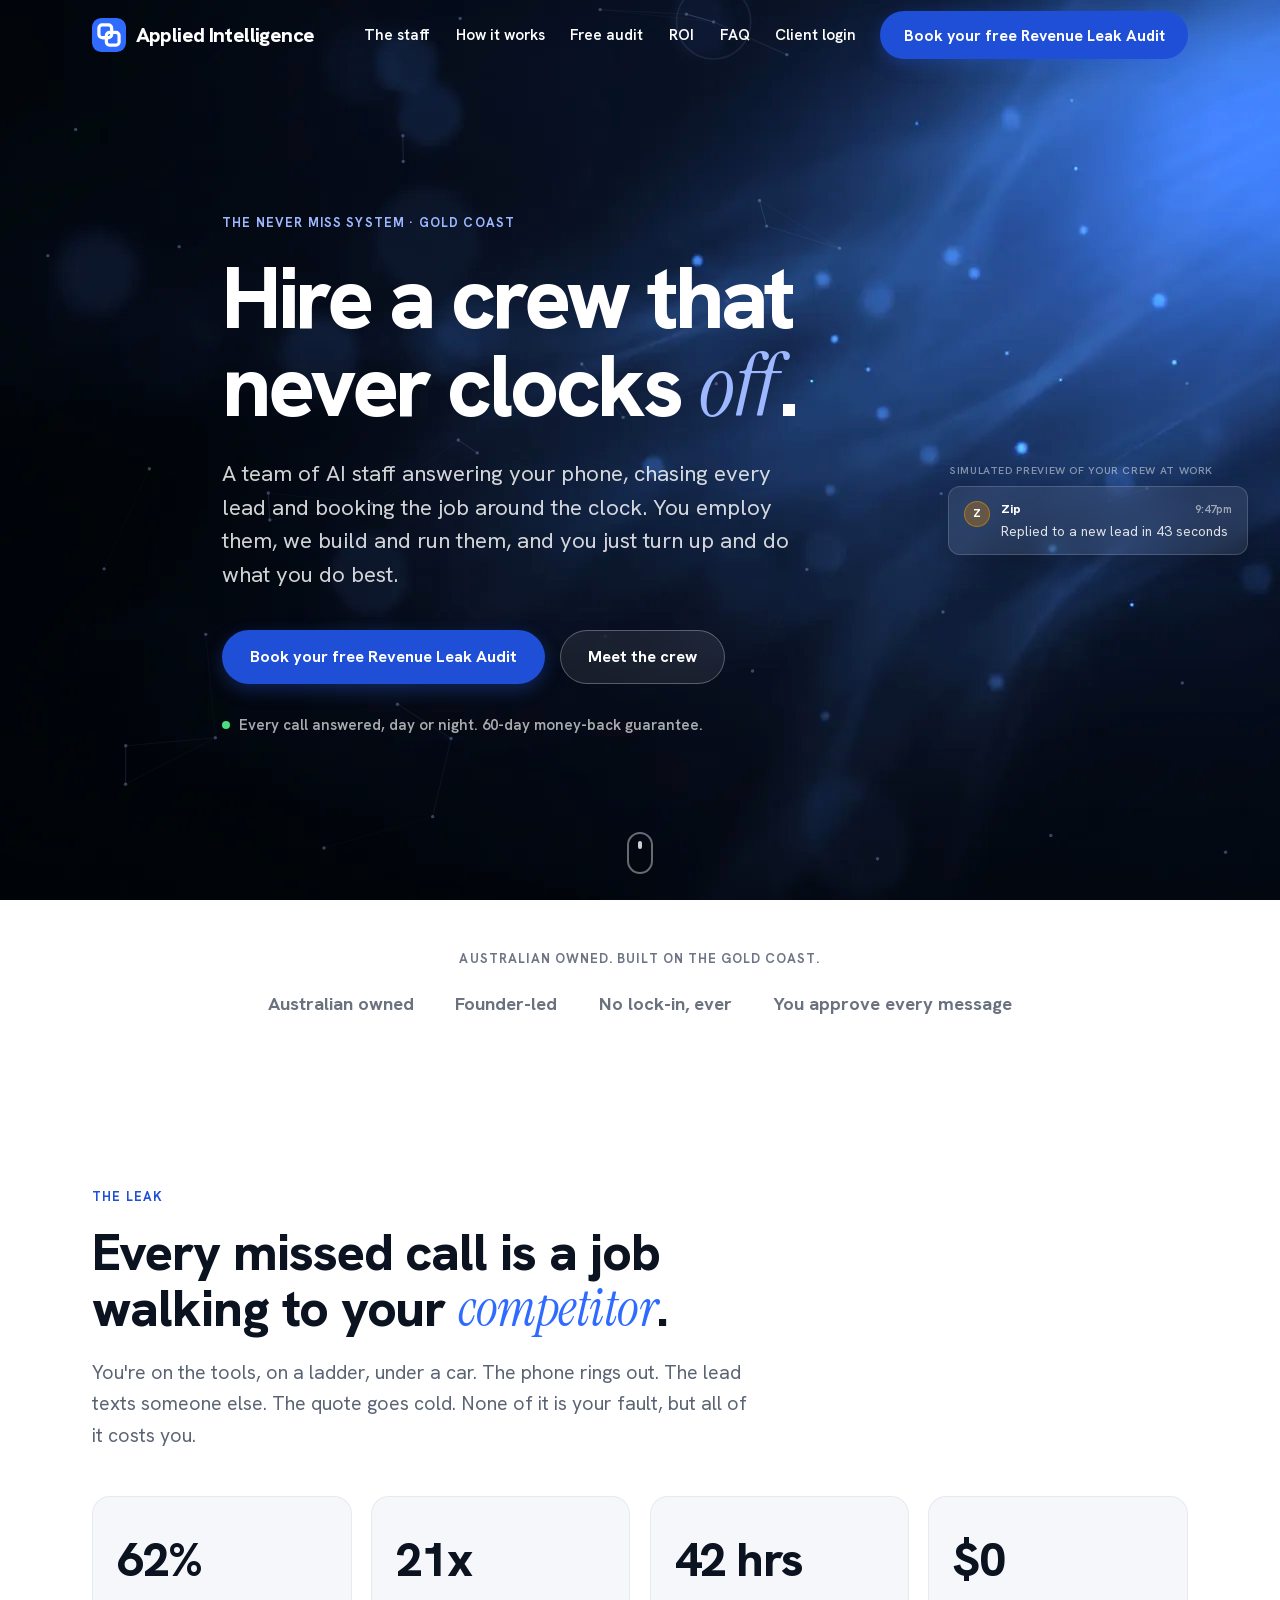
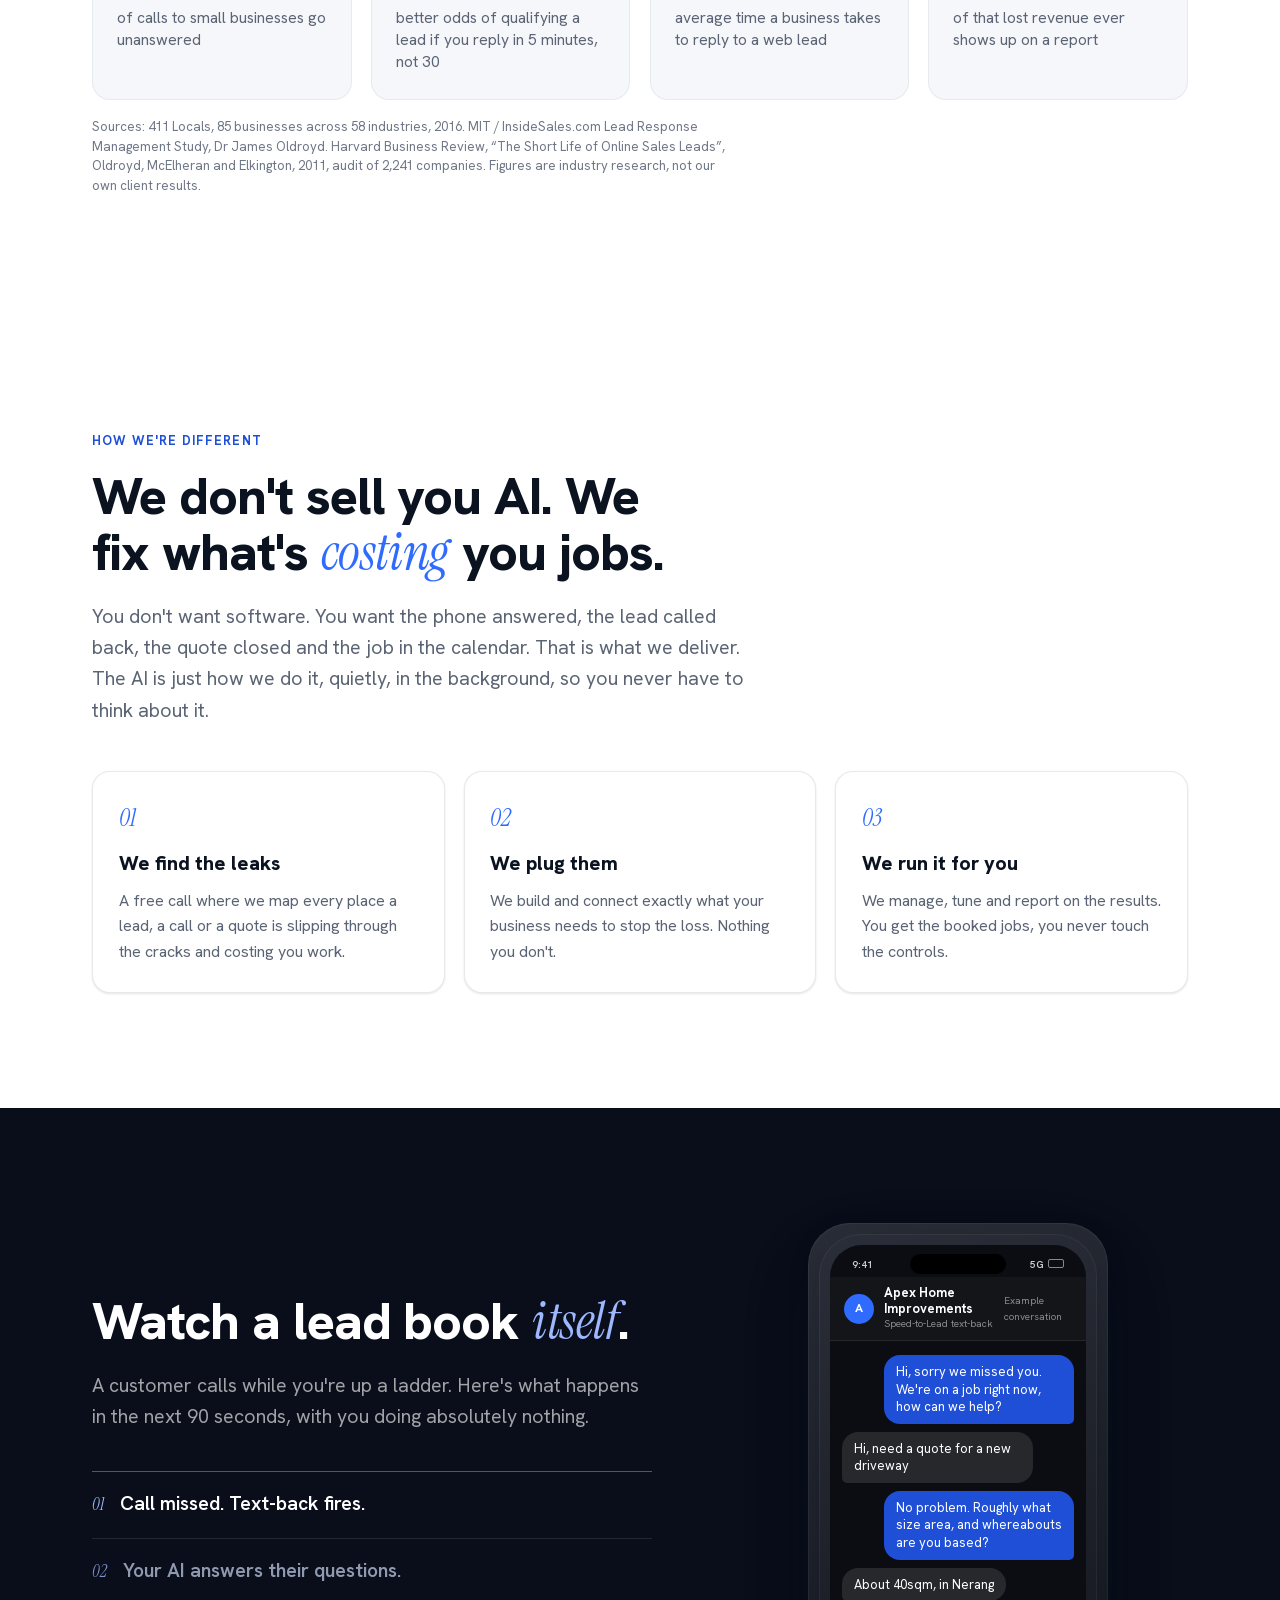
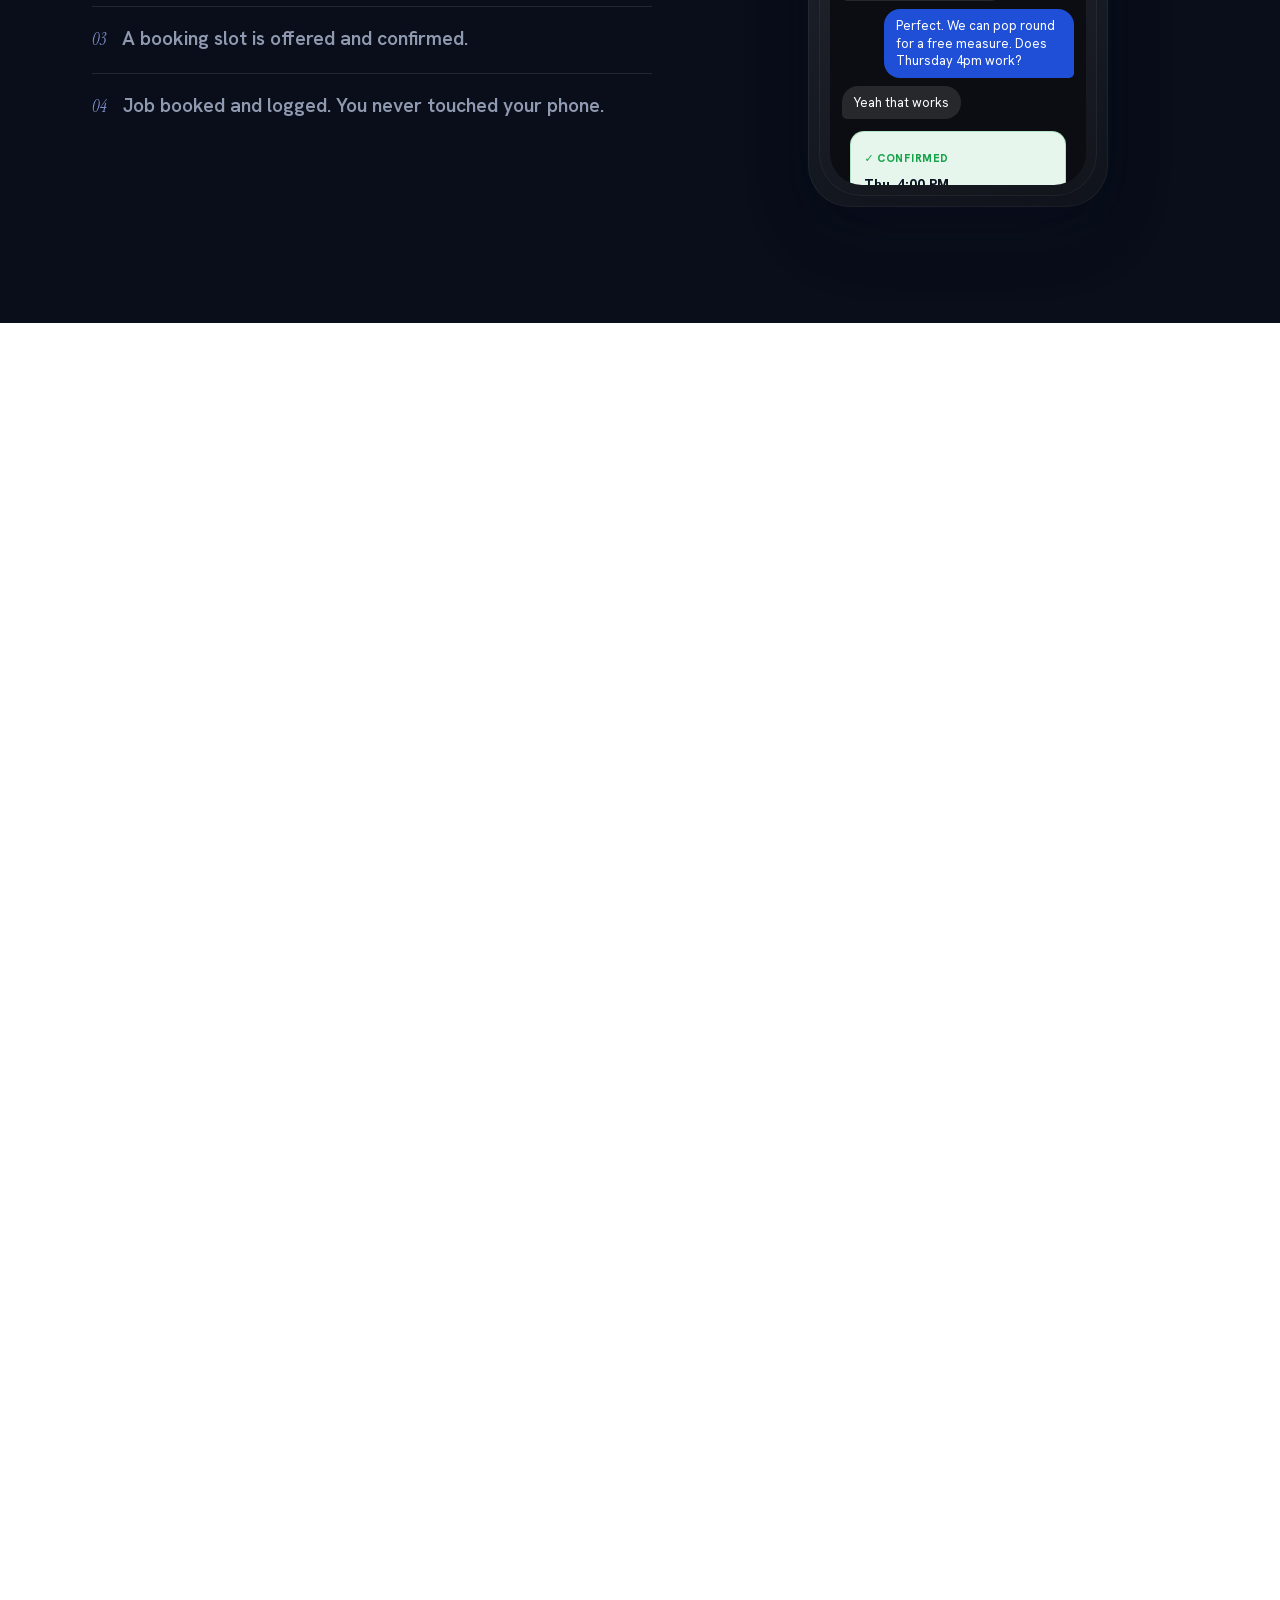
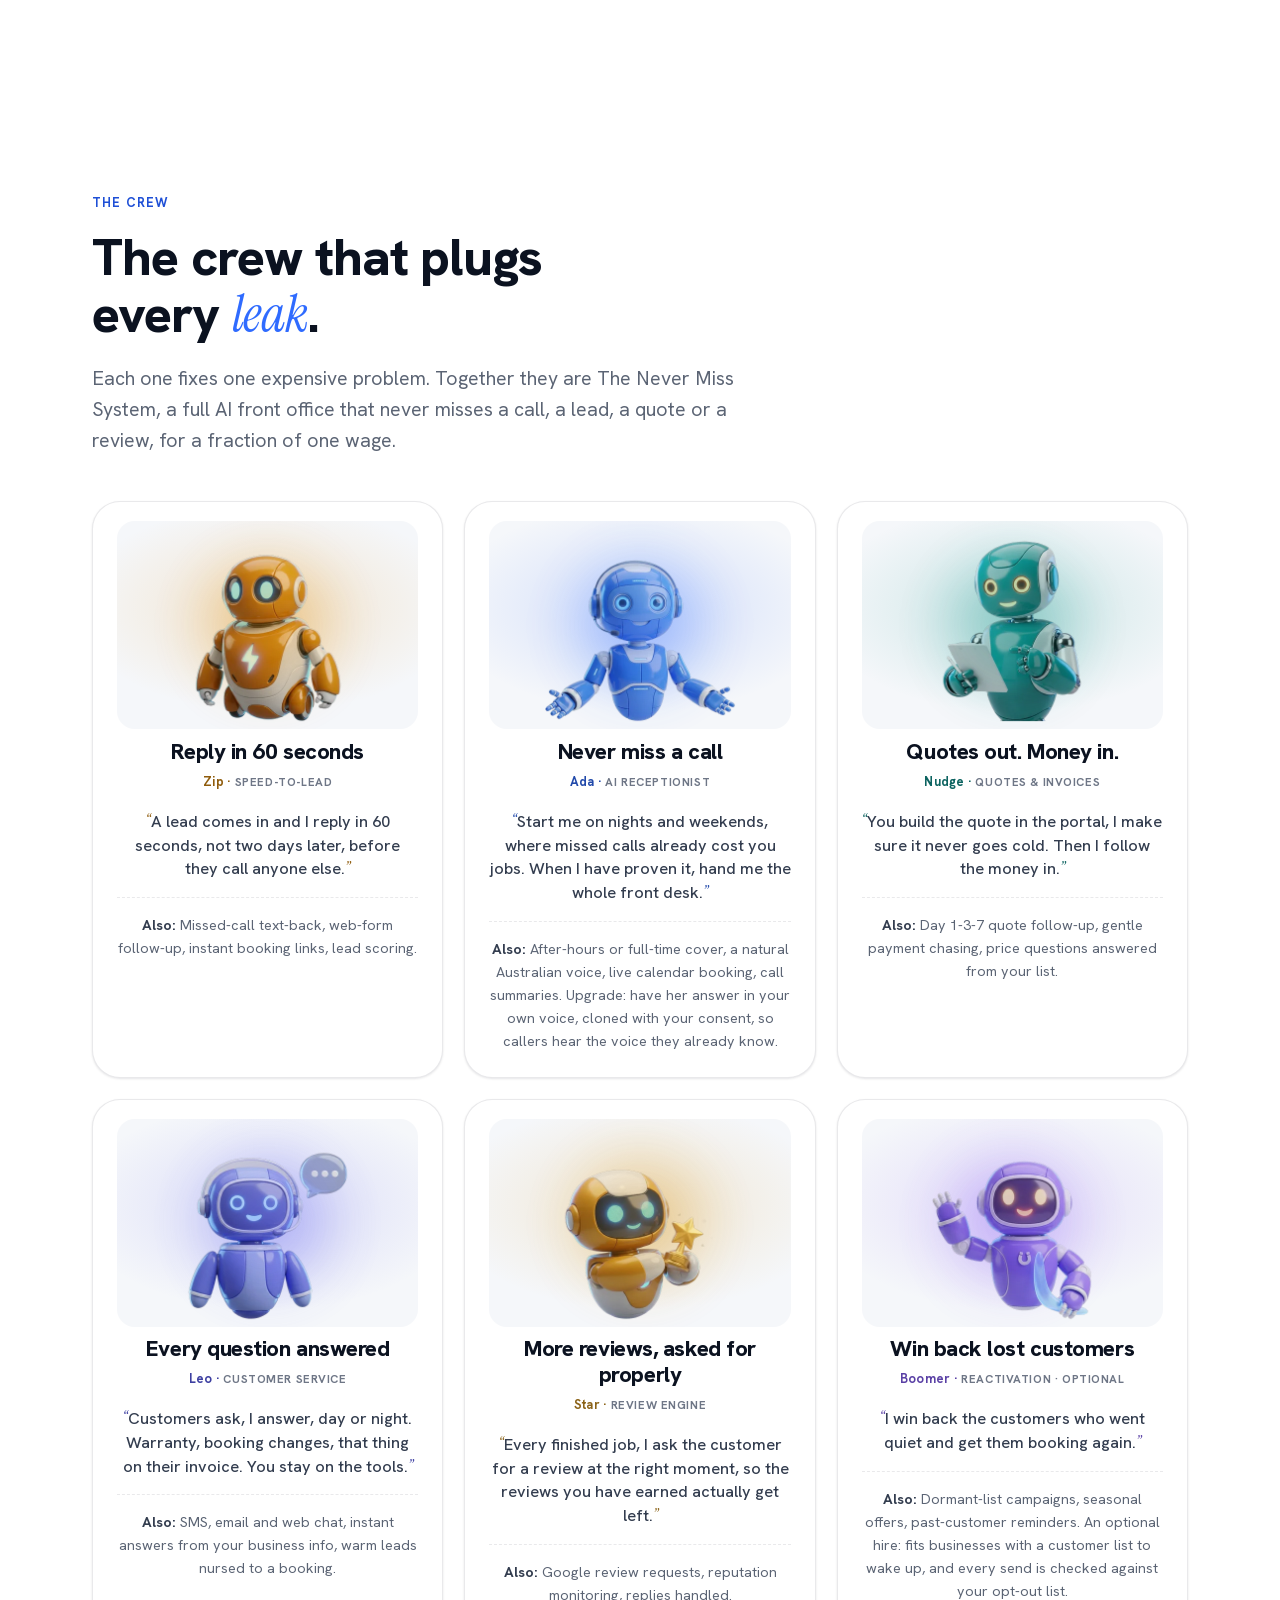
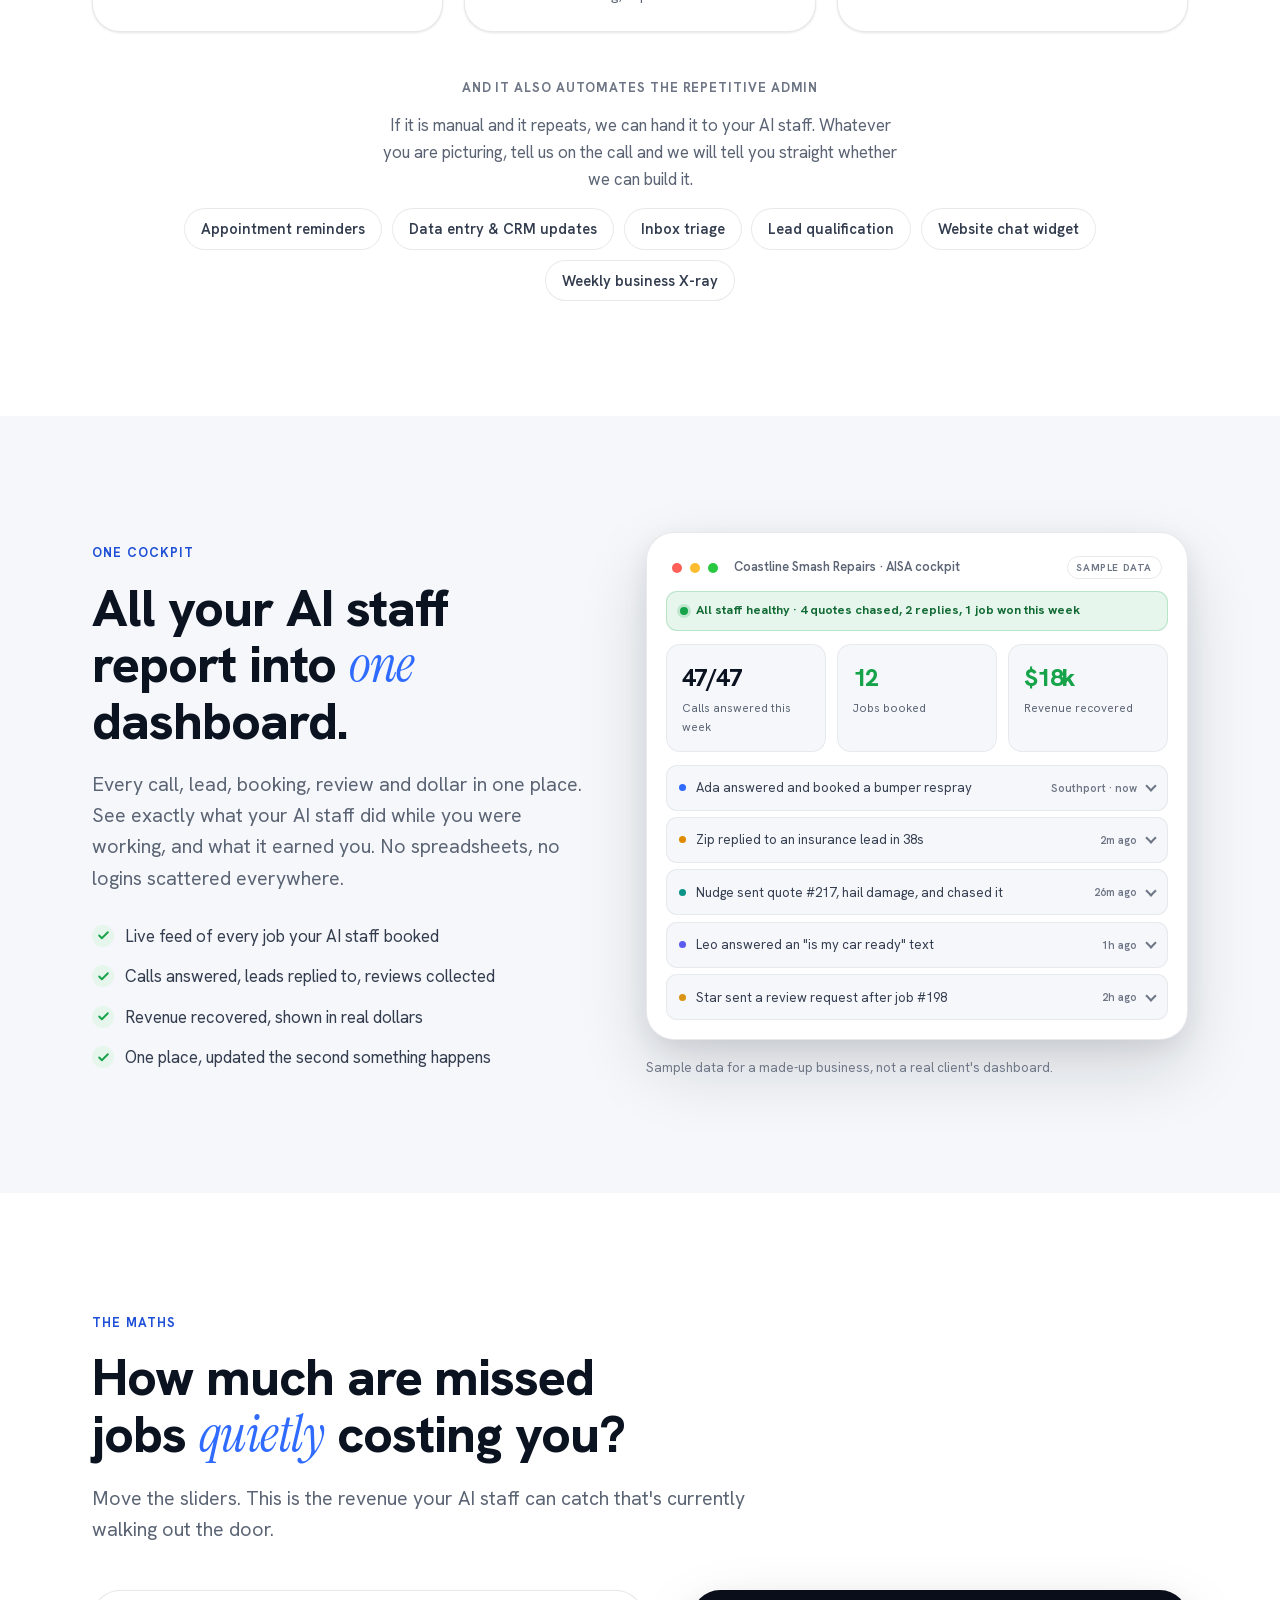
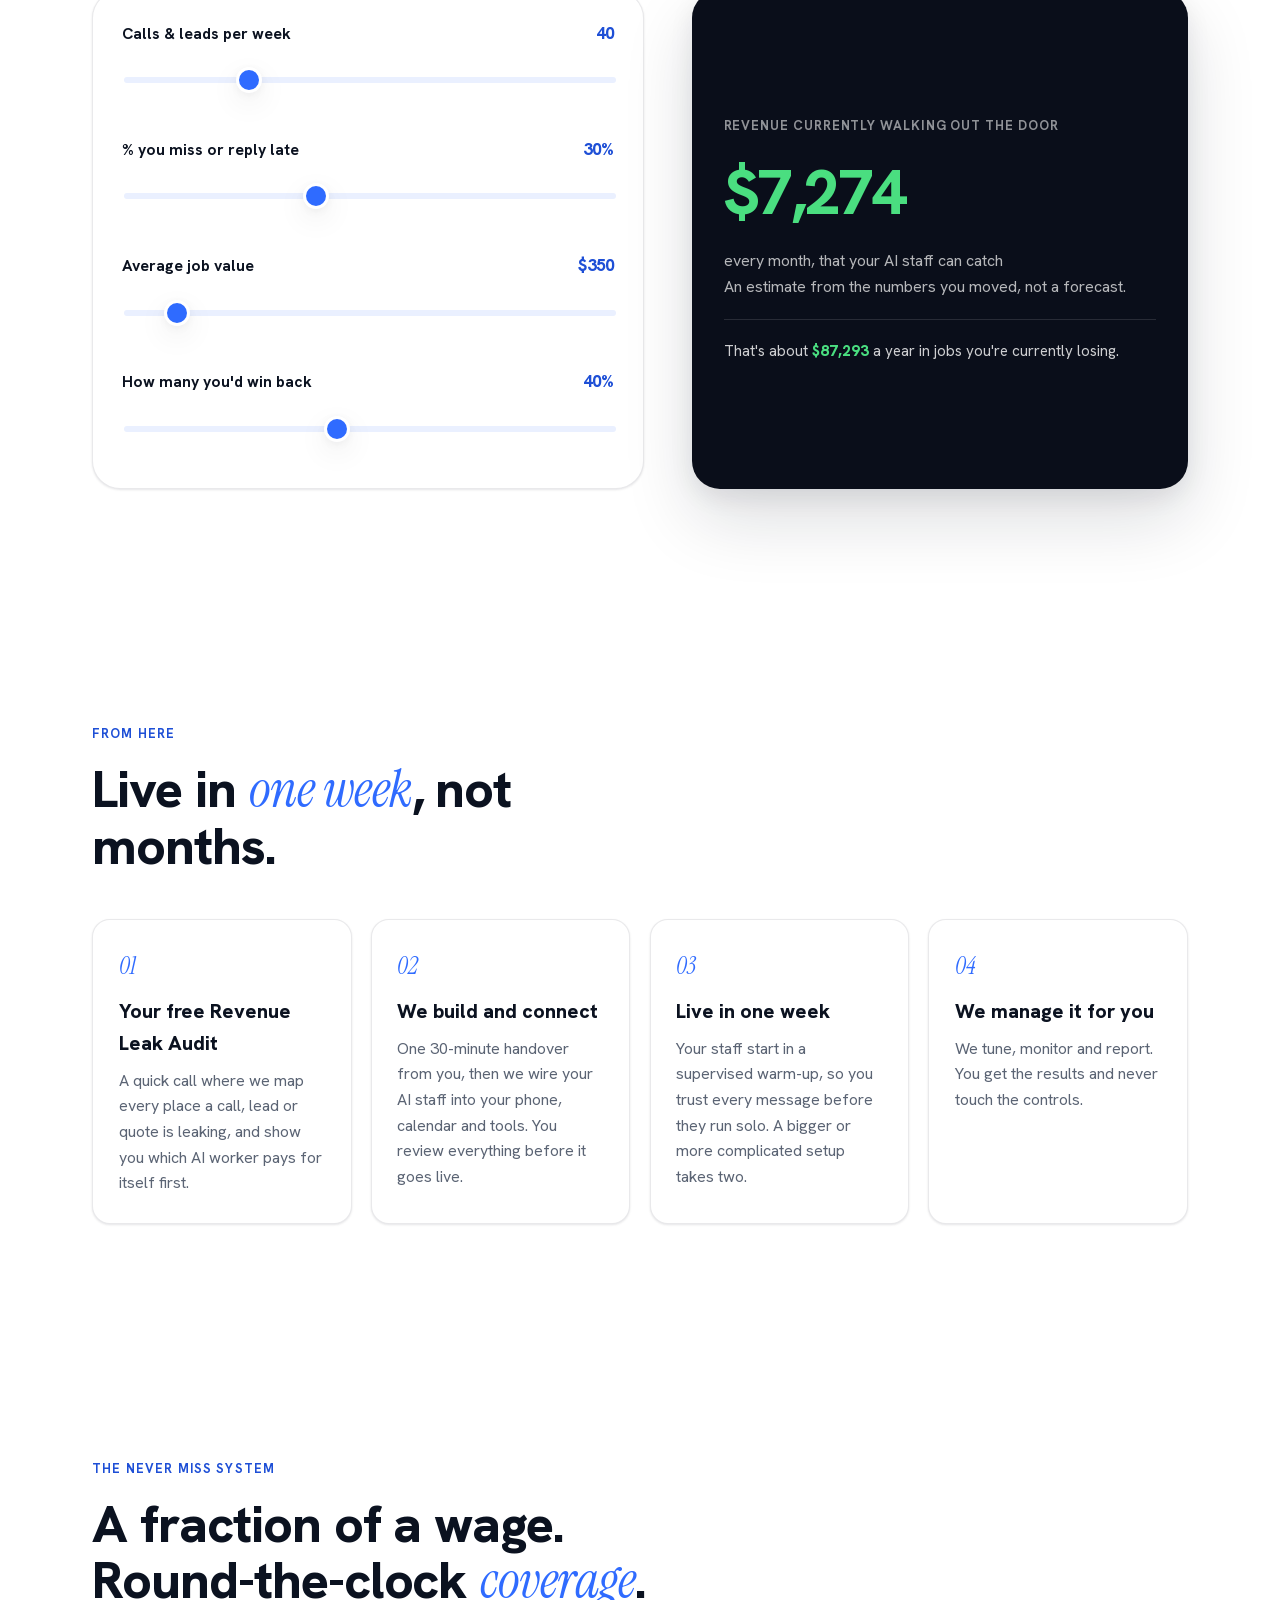
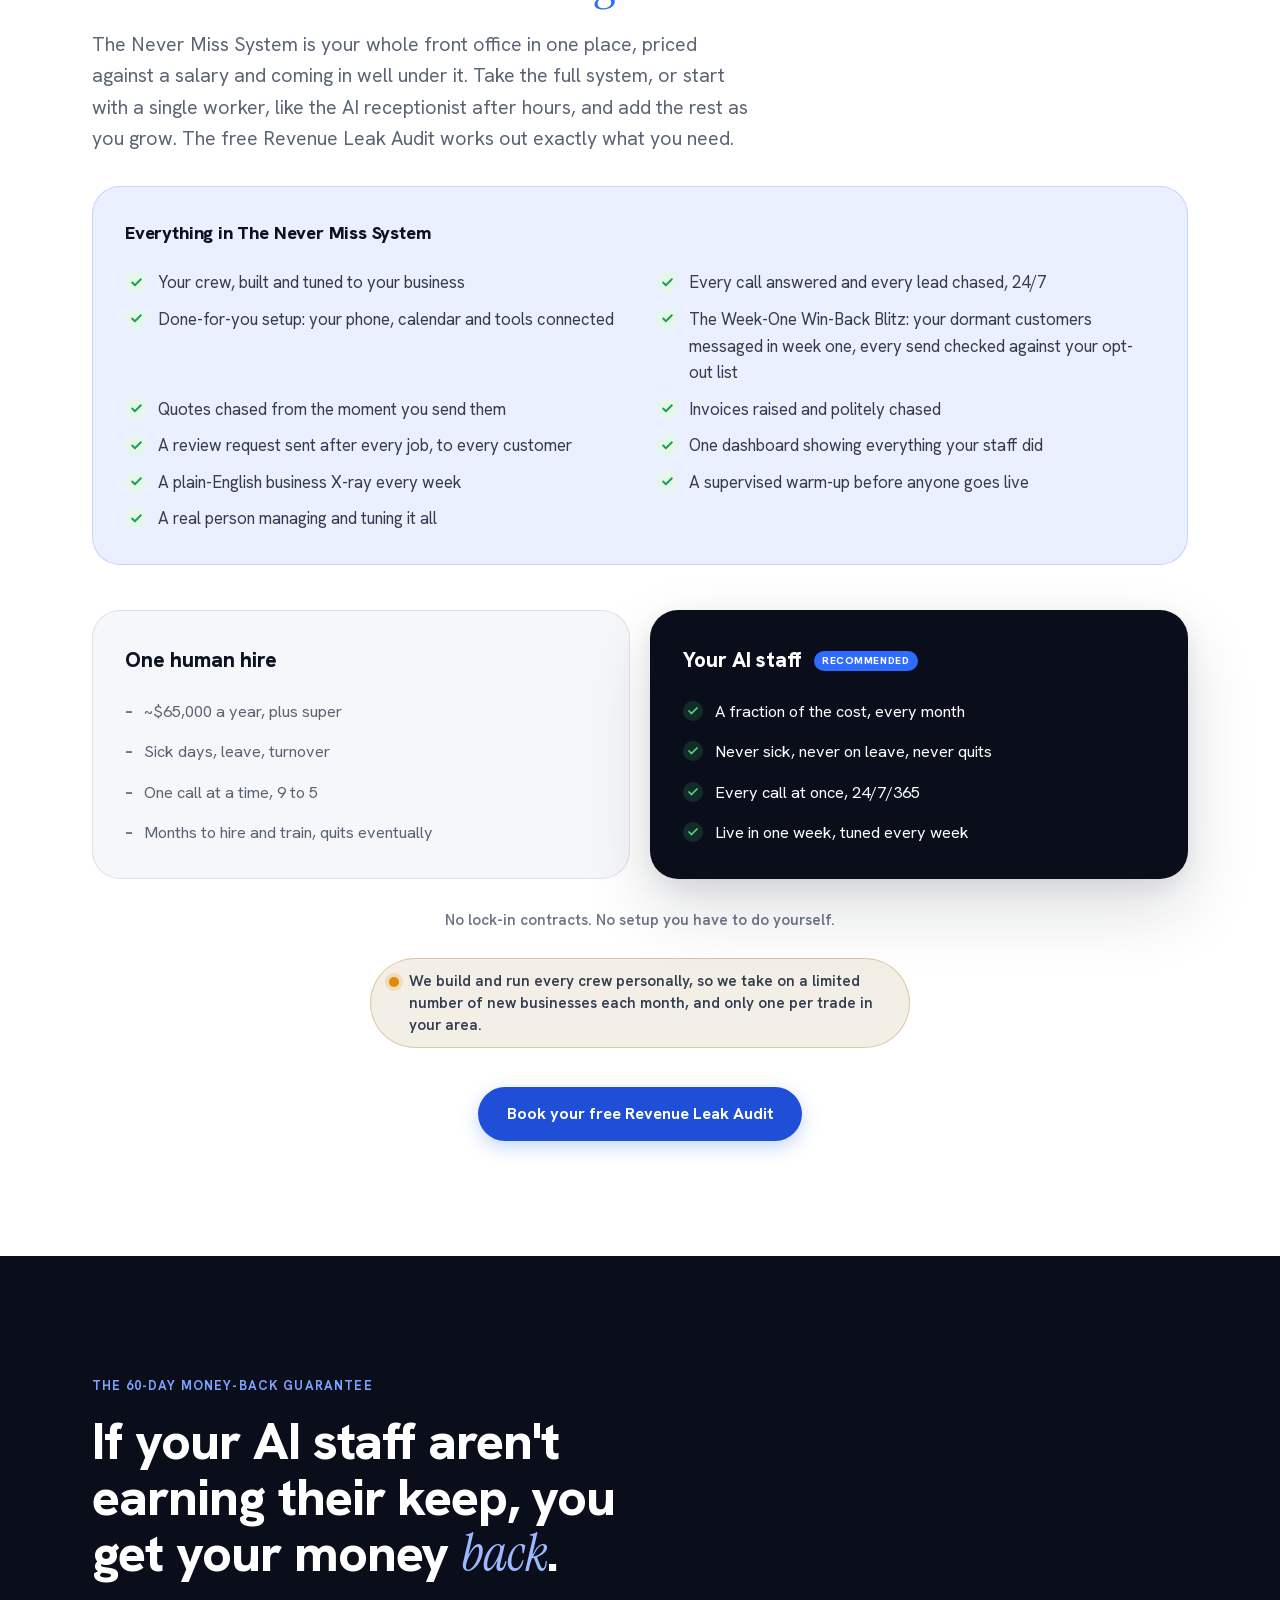
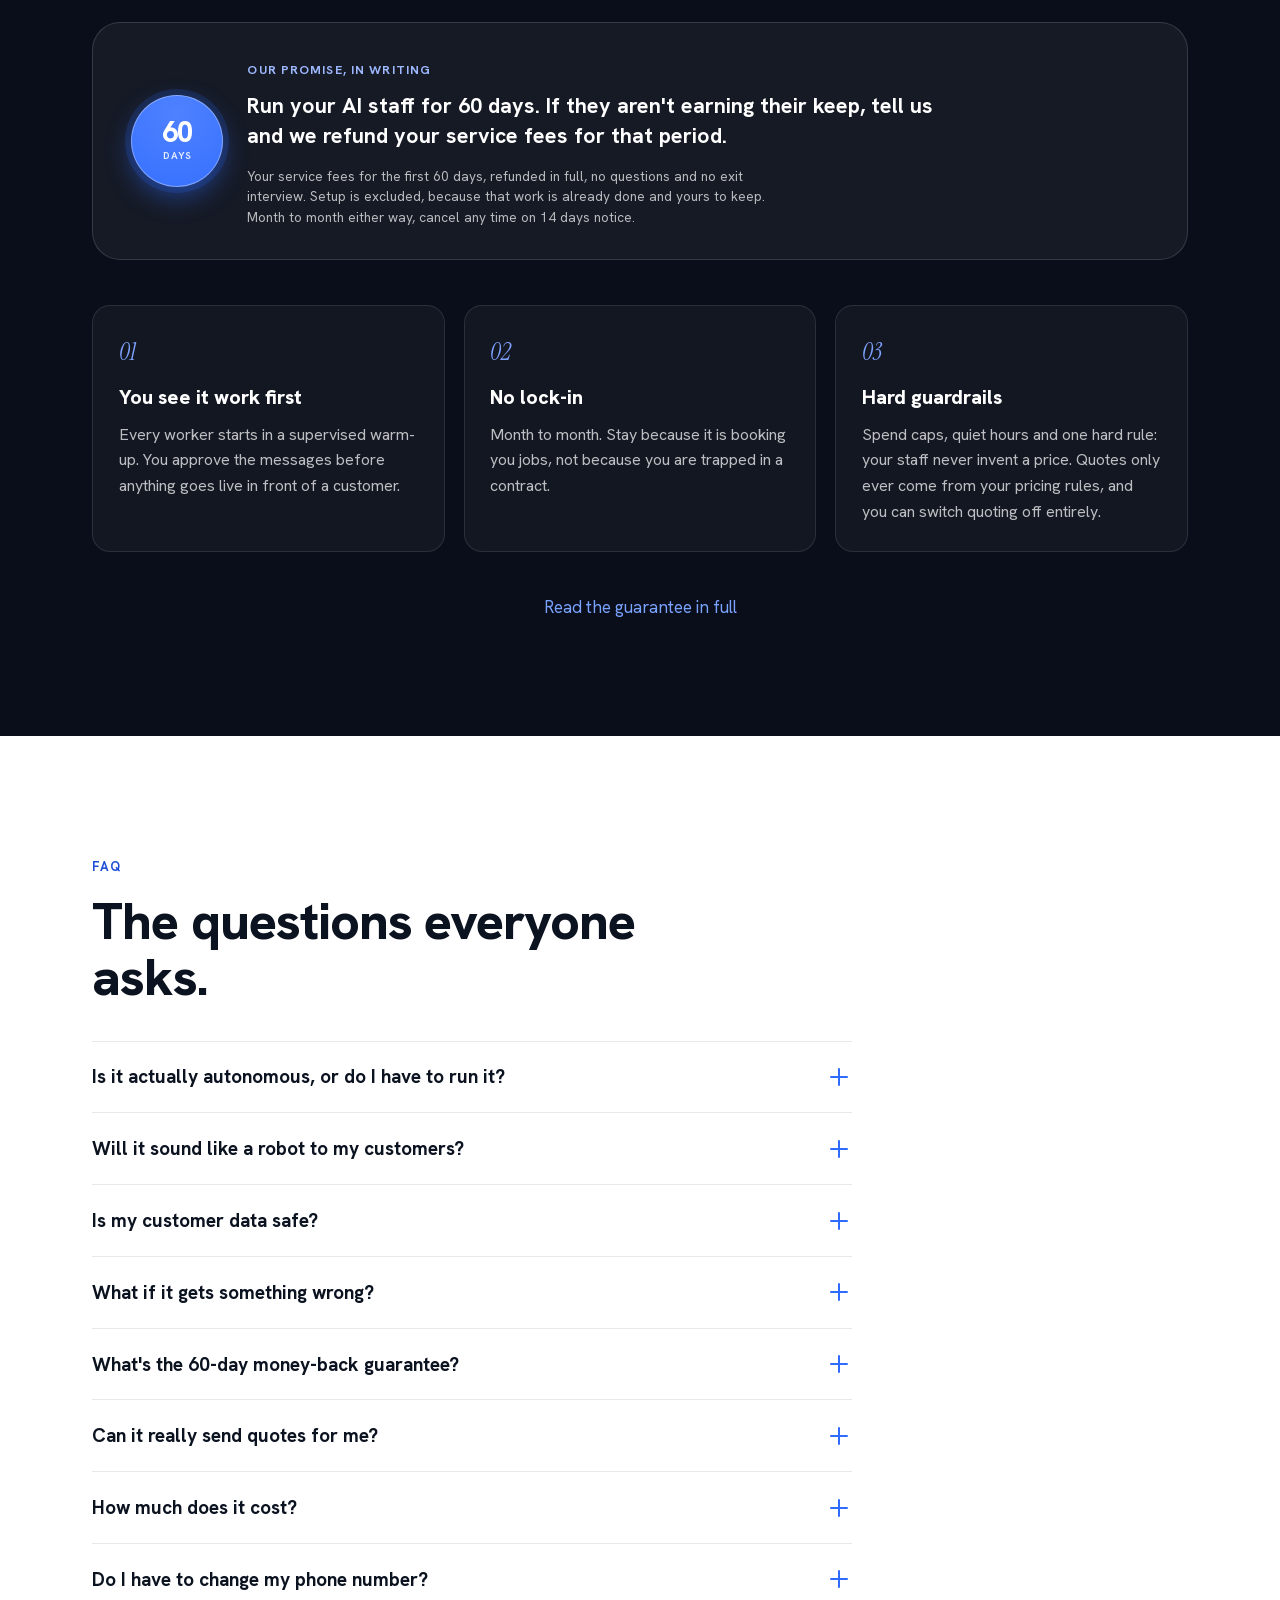
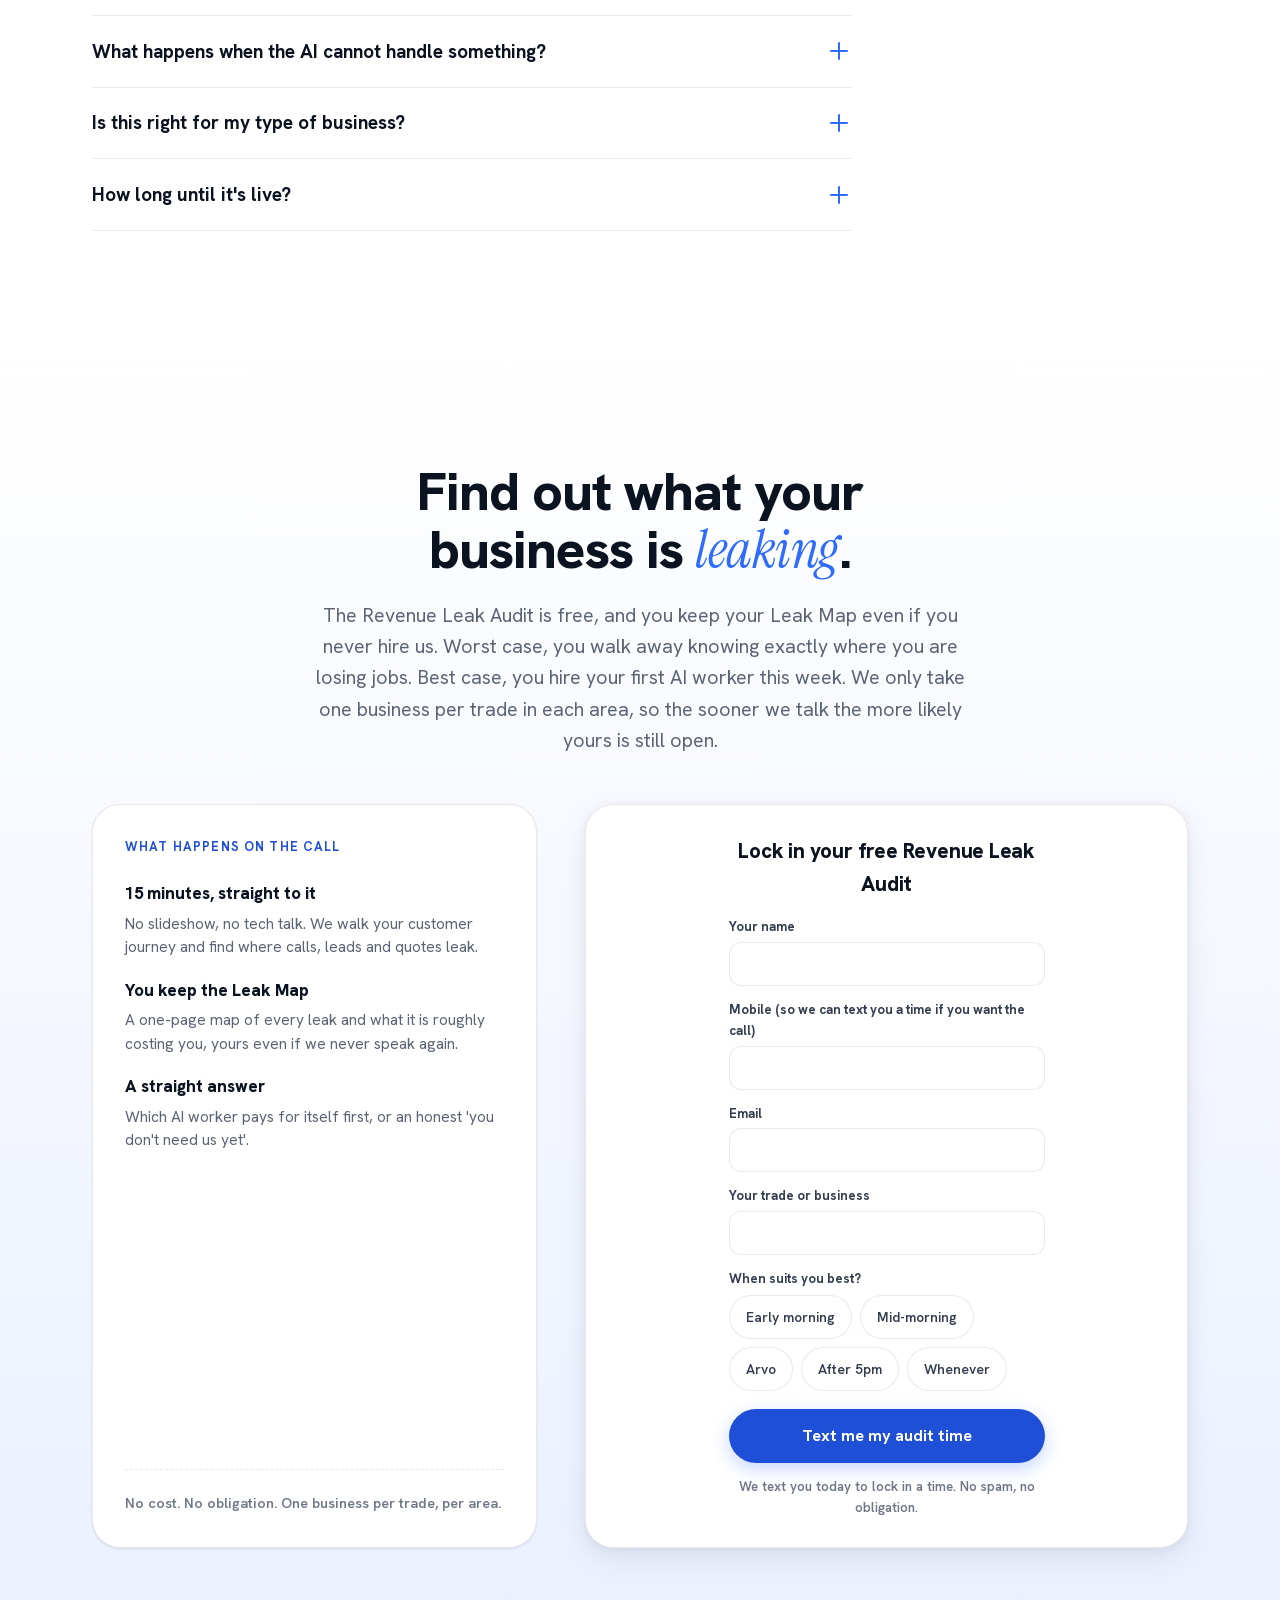
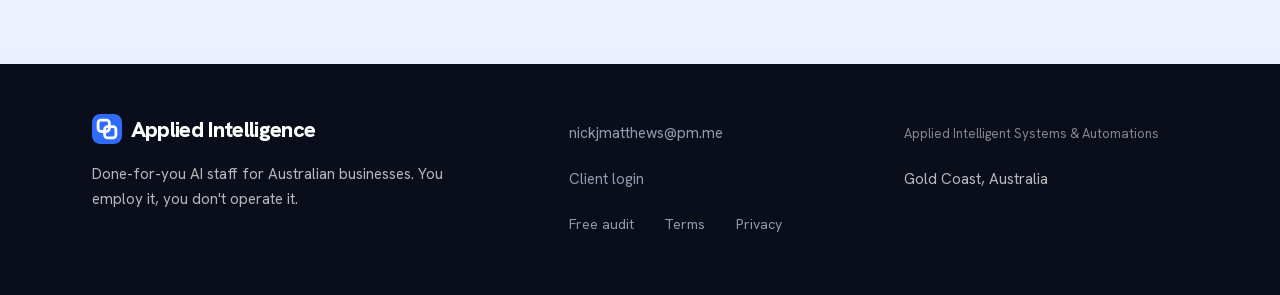
==== commit 481a7425: "Version the pixel loader so its cache busts like every other asset meta-pixel.js was the one script " ====
--- a/index.html
+++ b/index.html
@@ -67,7 +67,7 @@
        script on this site so it never blocks paint. It returns without loading
        anything at all if the browser sends Do Not Track or Global Privacy
        Control. Disclosed in full in privacy.html section 04. -->
-  <script defer src="meta-pixel.js"></script>
+  <script defer src="meta-pixel.js?v=20260916a"></script>
 </head>
 <body data-page="home">
   <a href="#top" class="skip-link">Skip to main content</a>
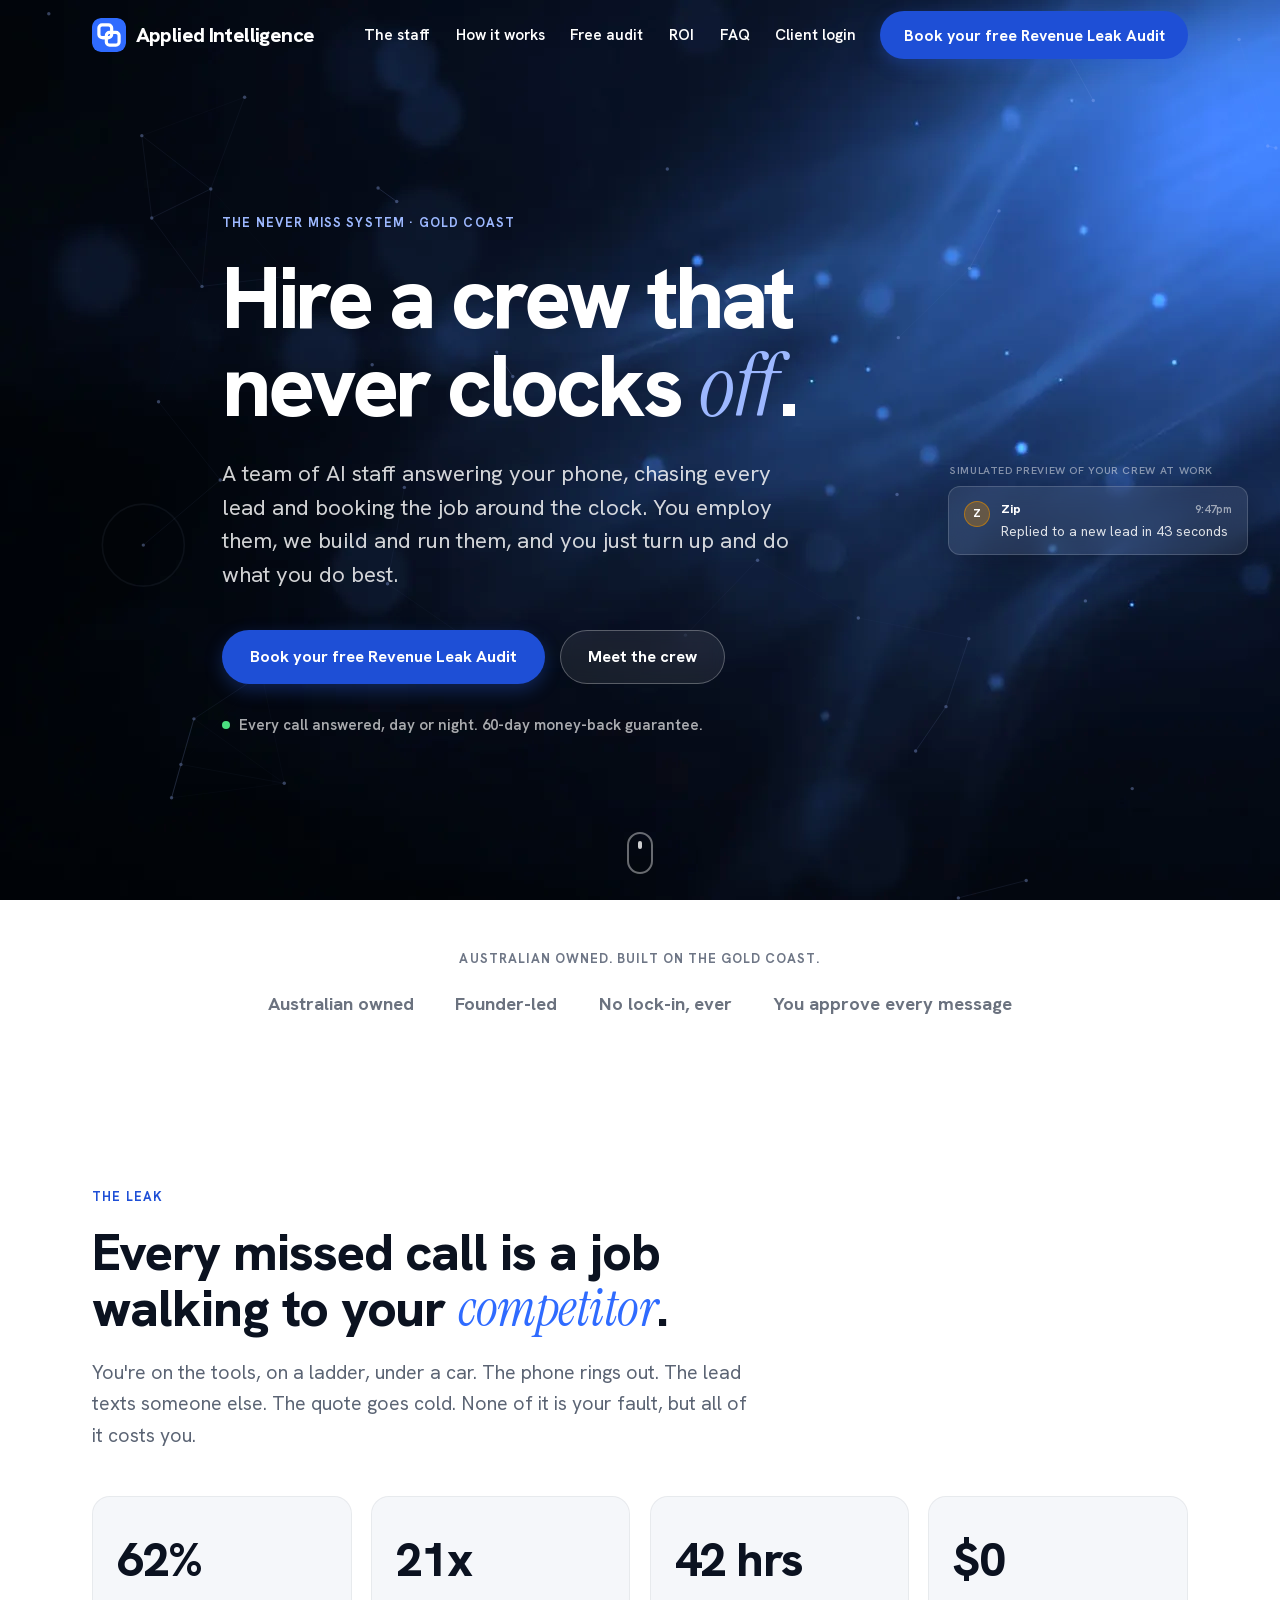
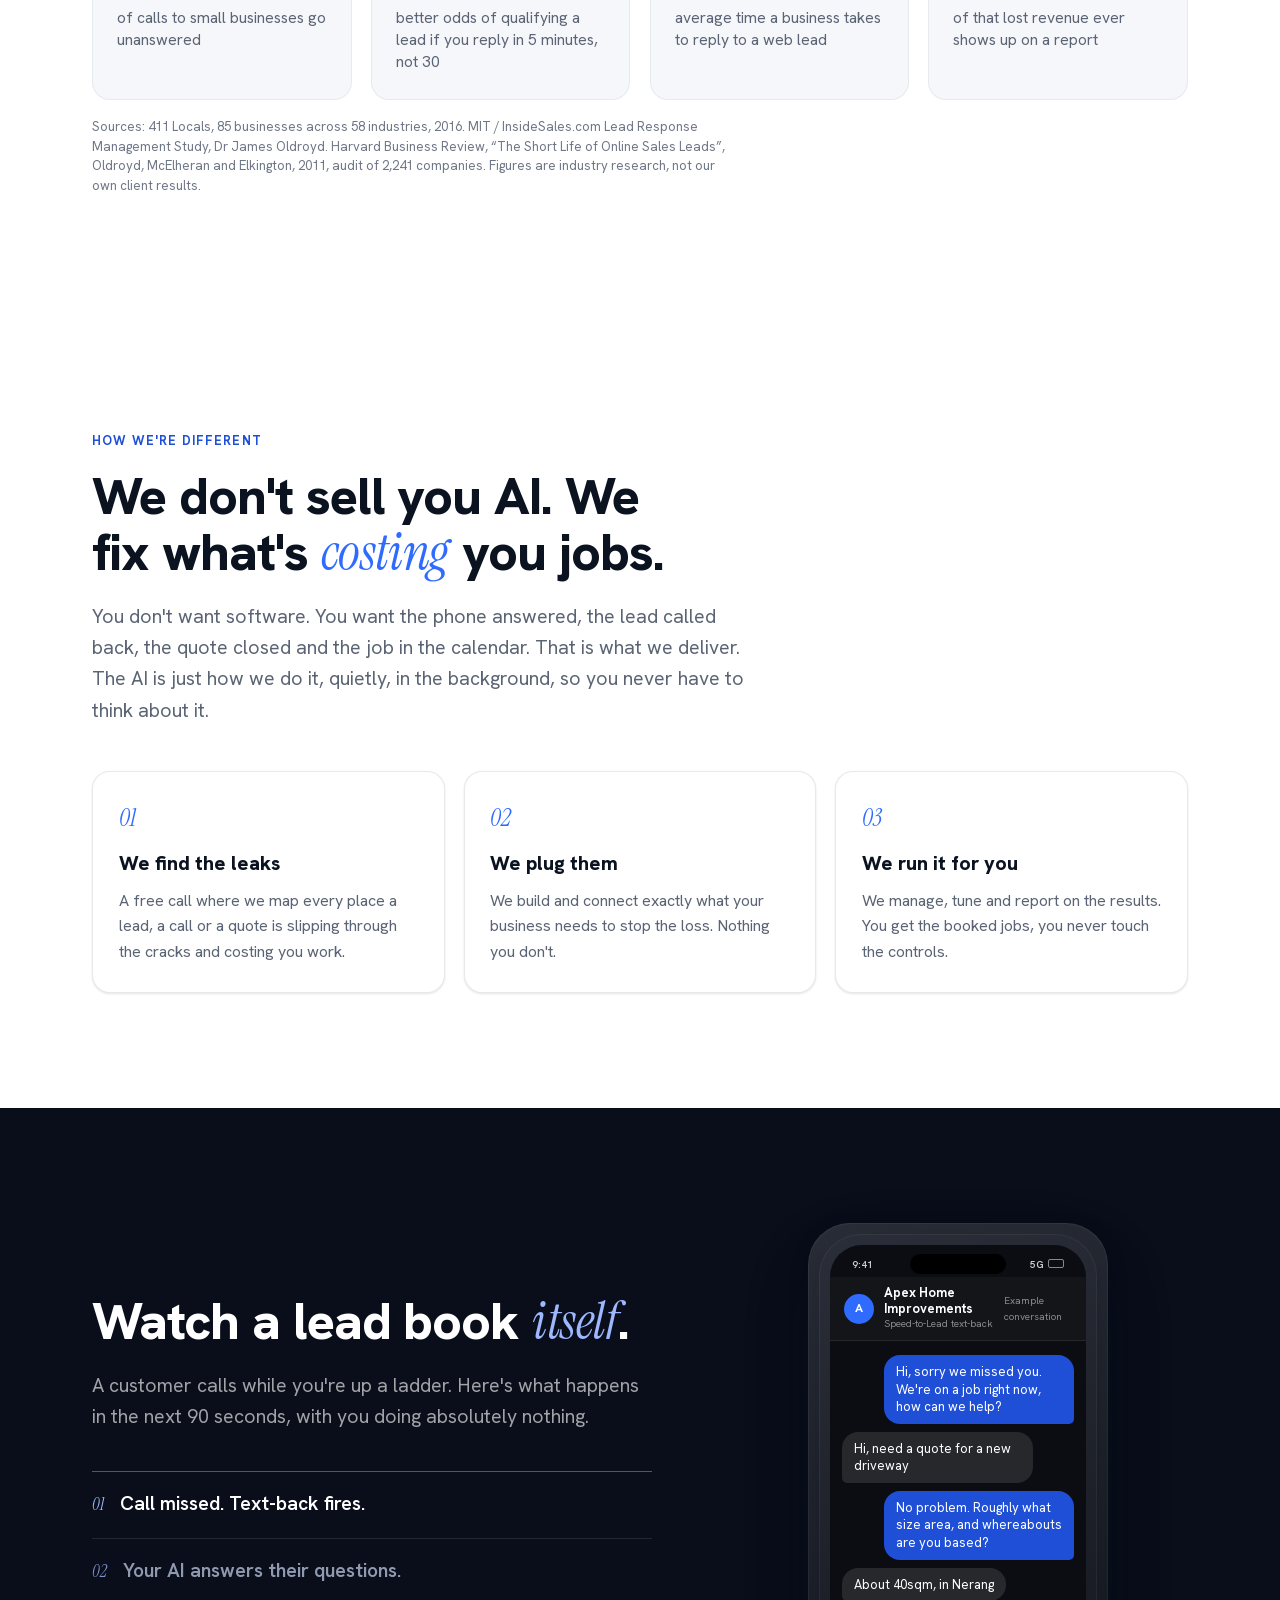
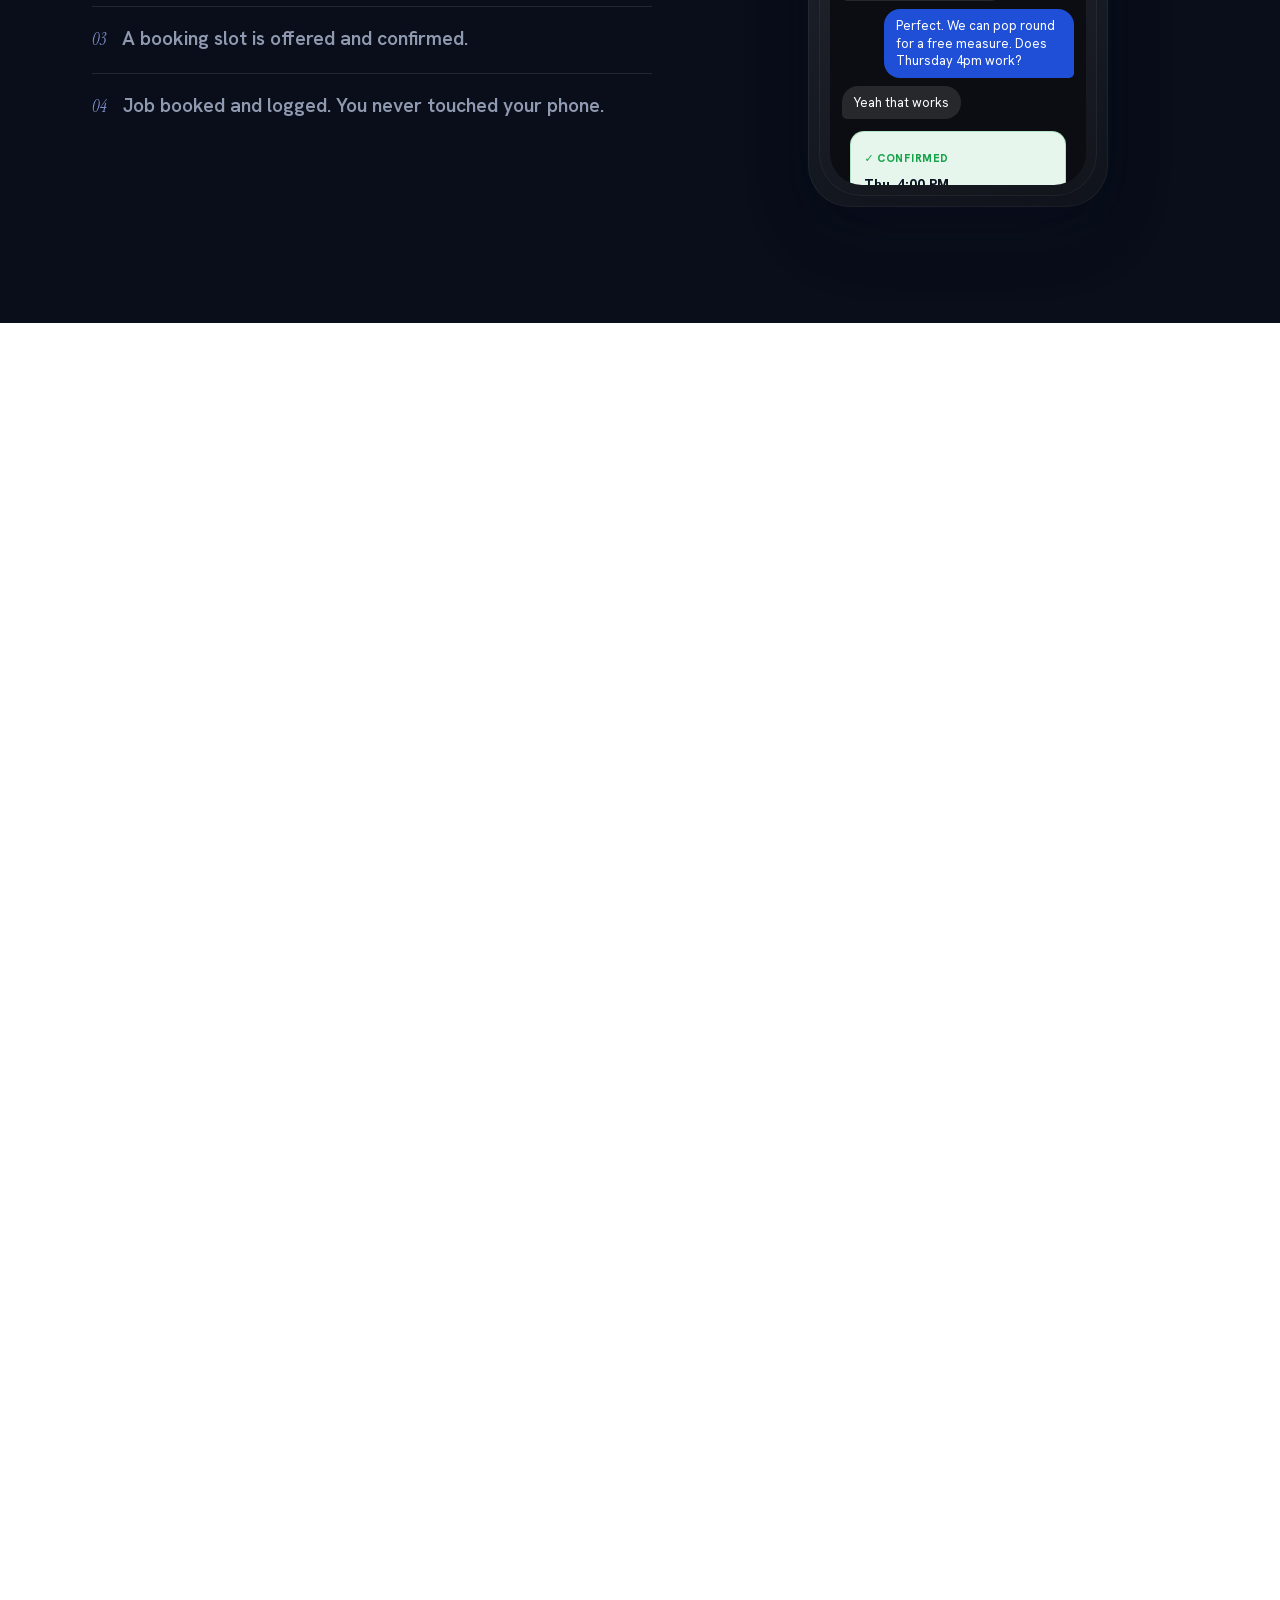
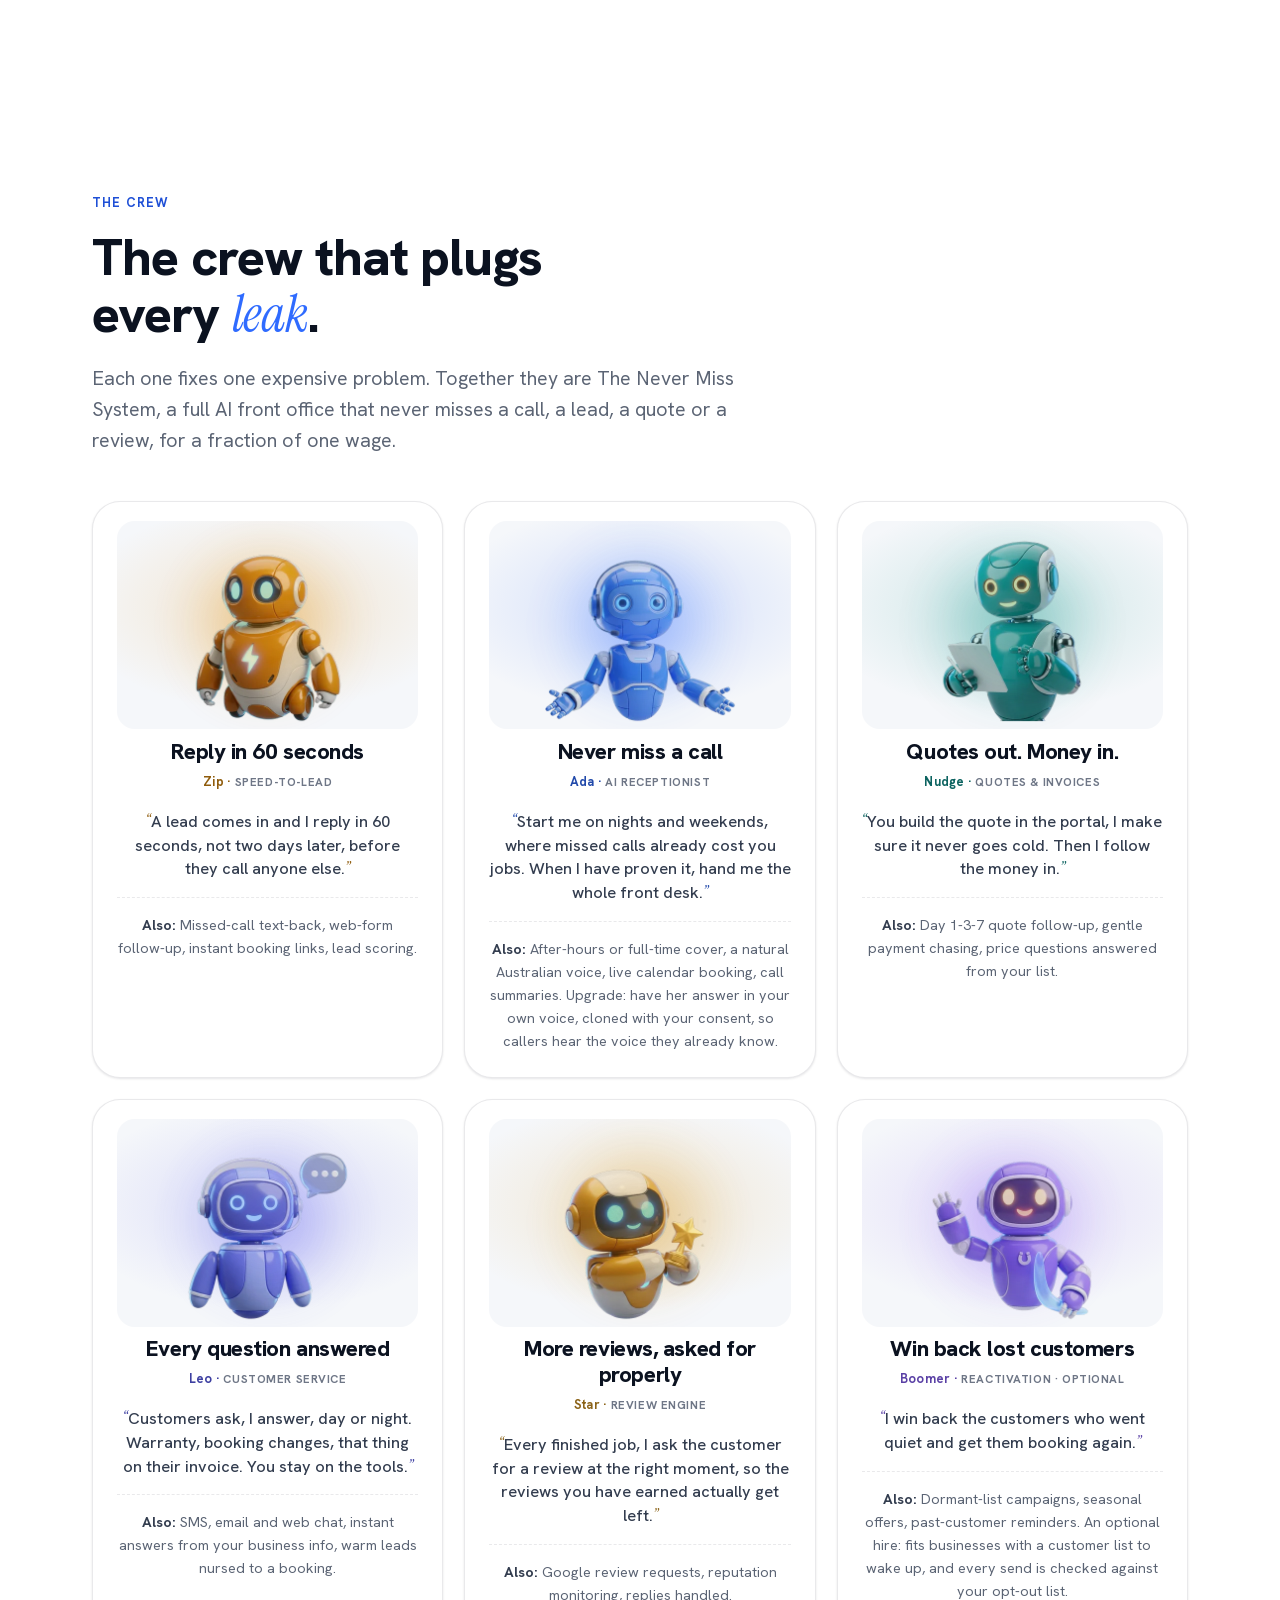
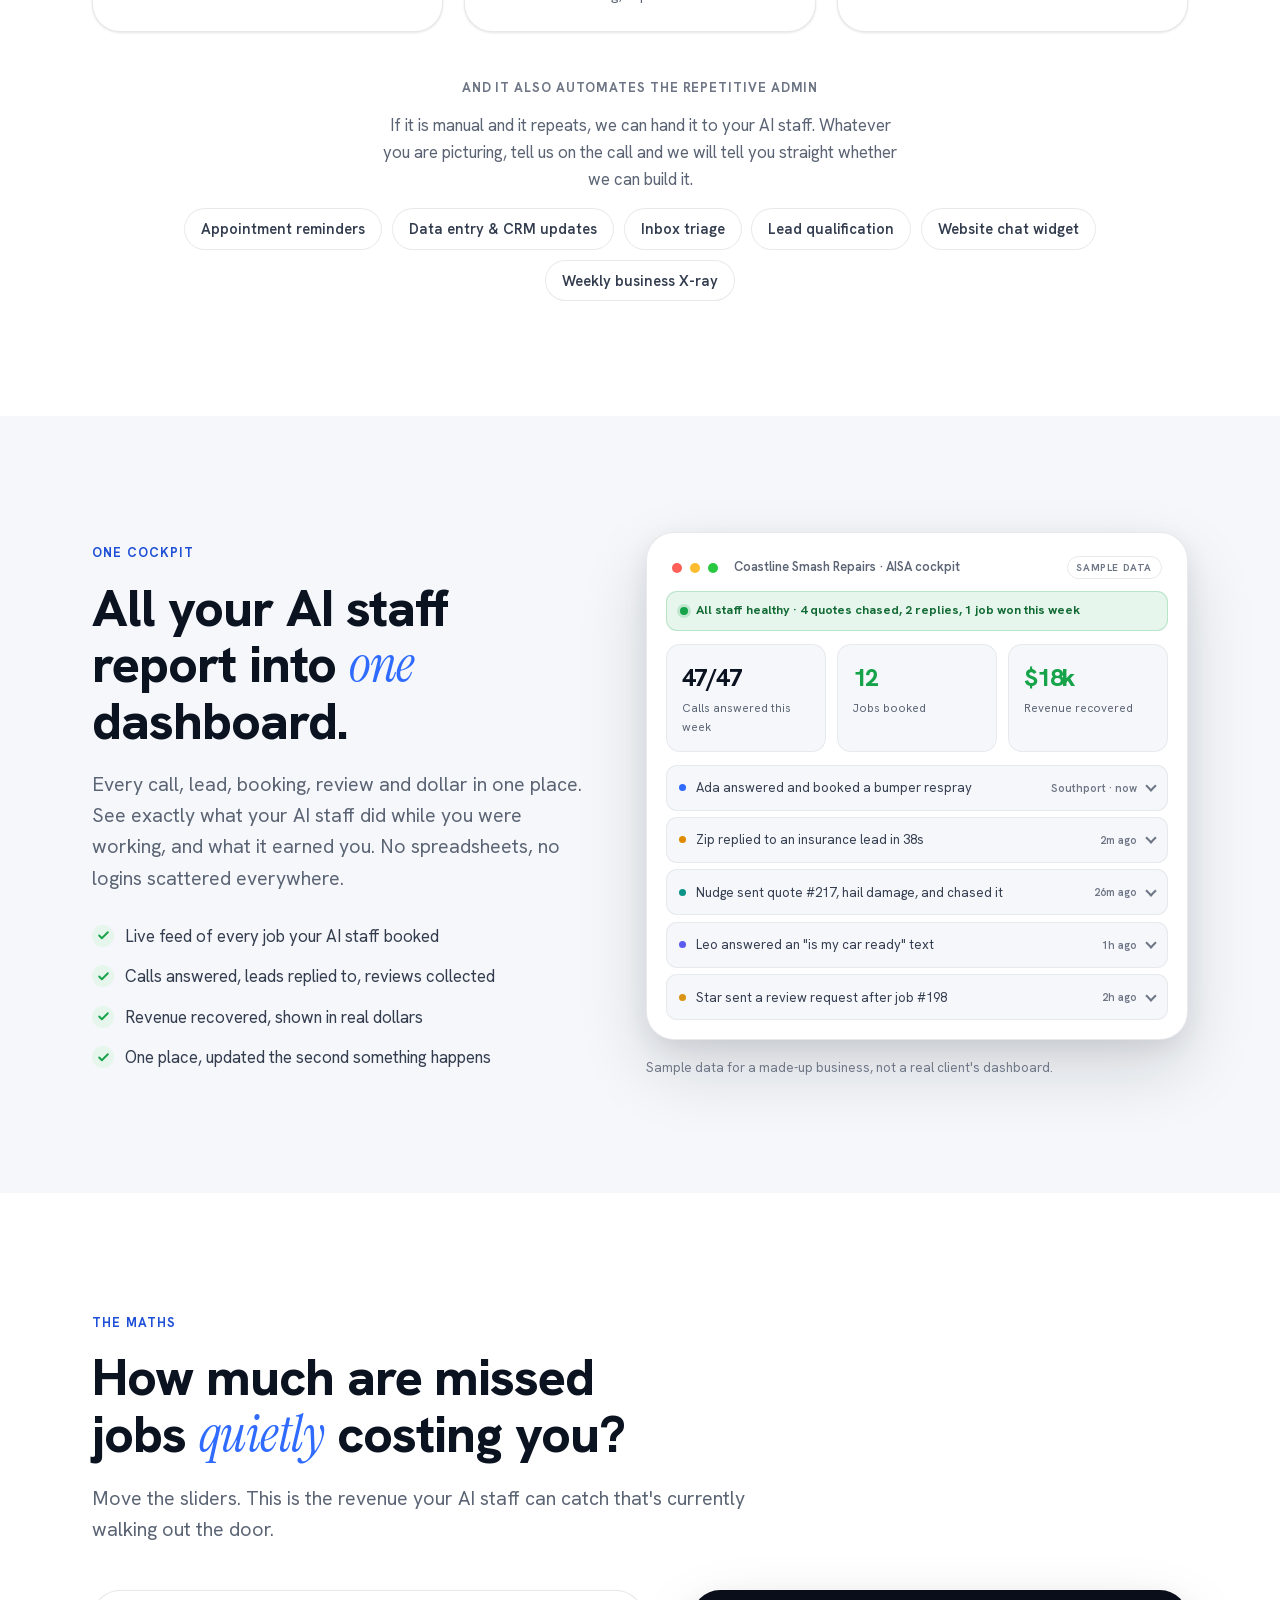
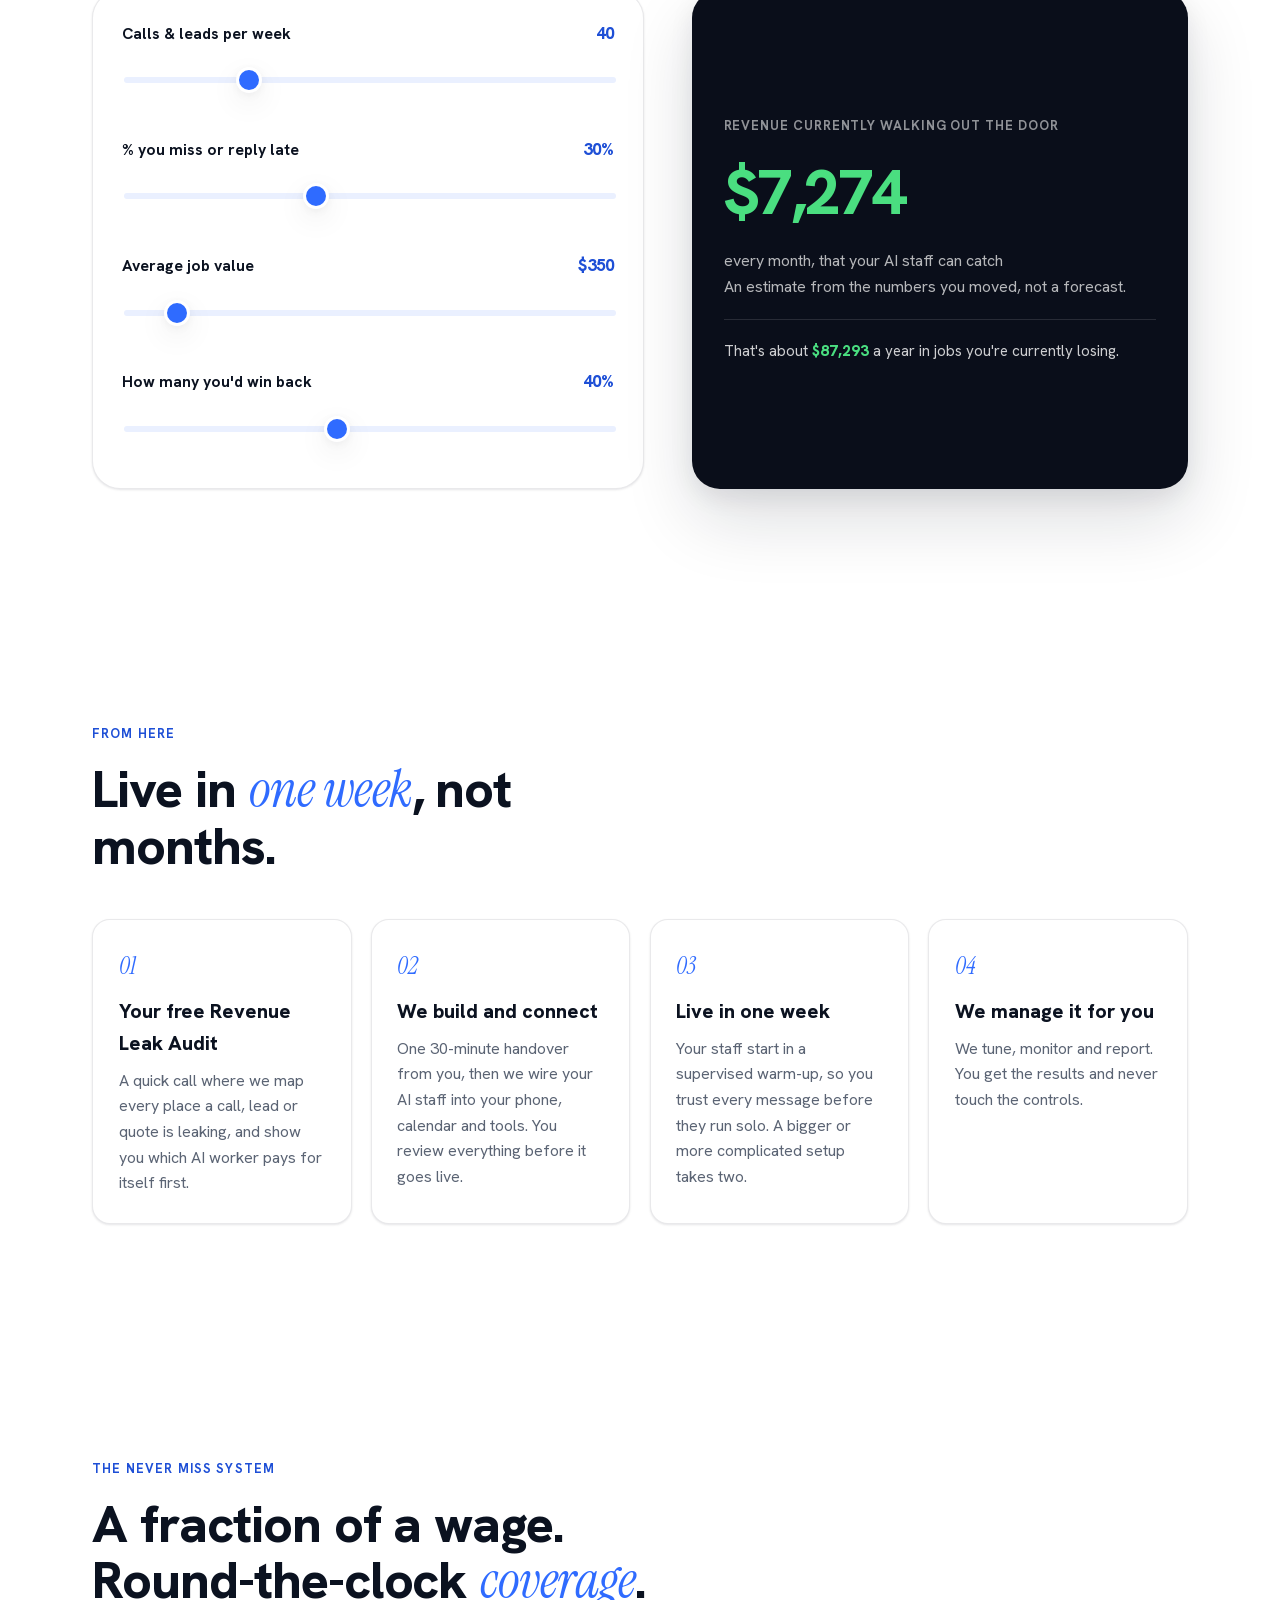
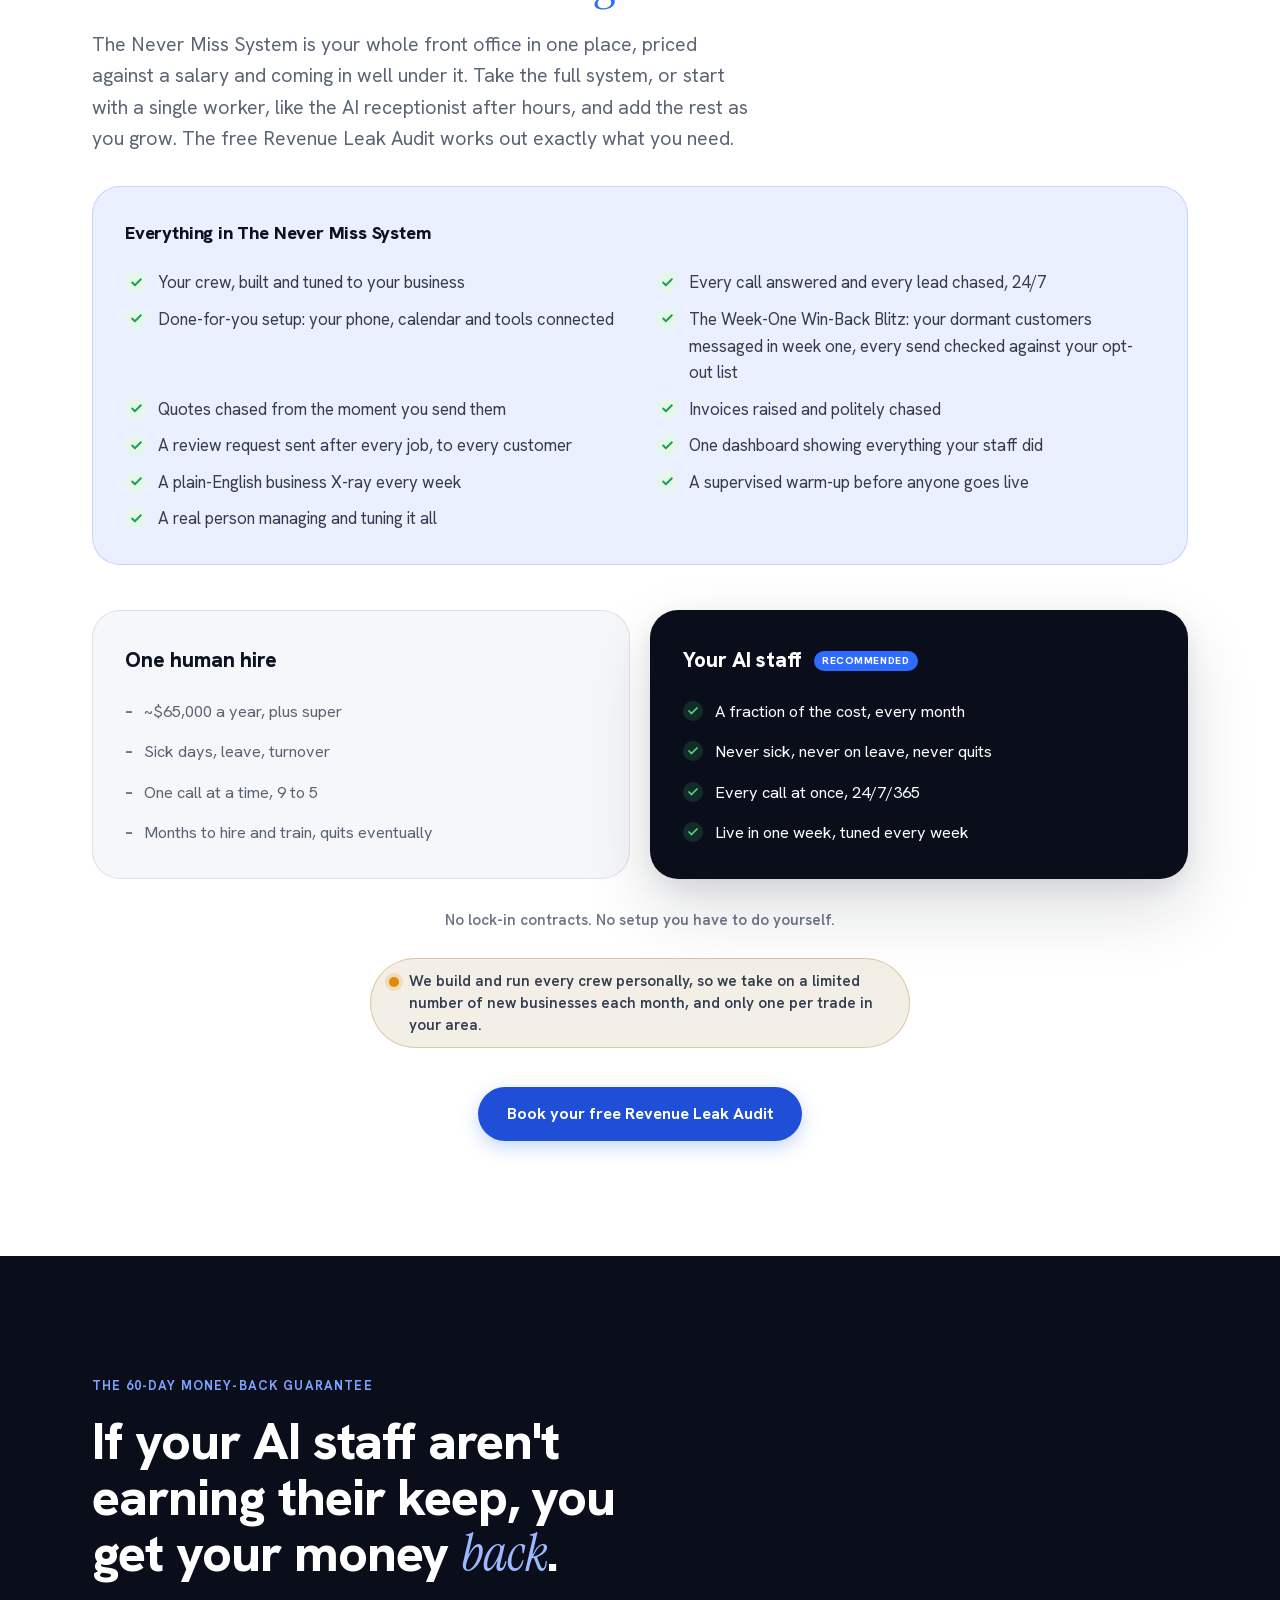
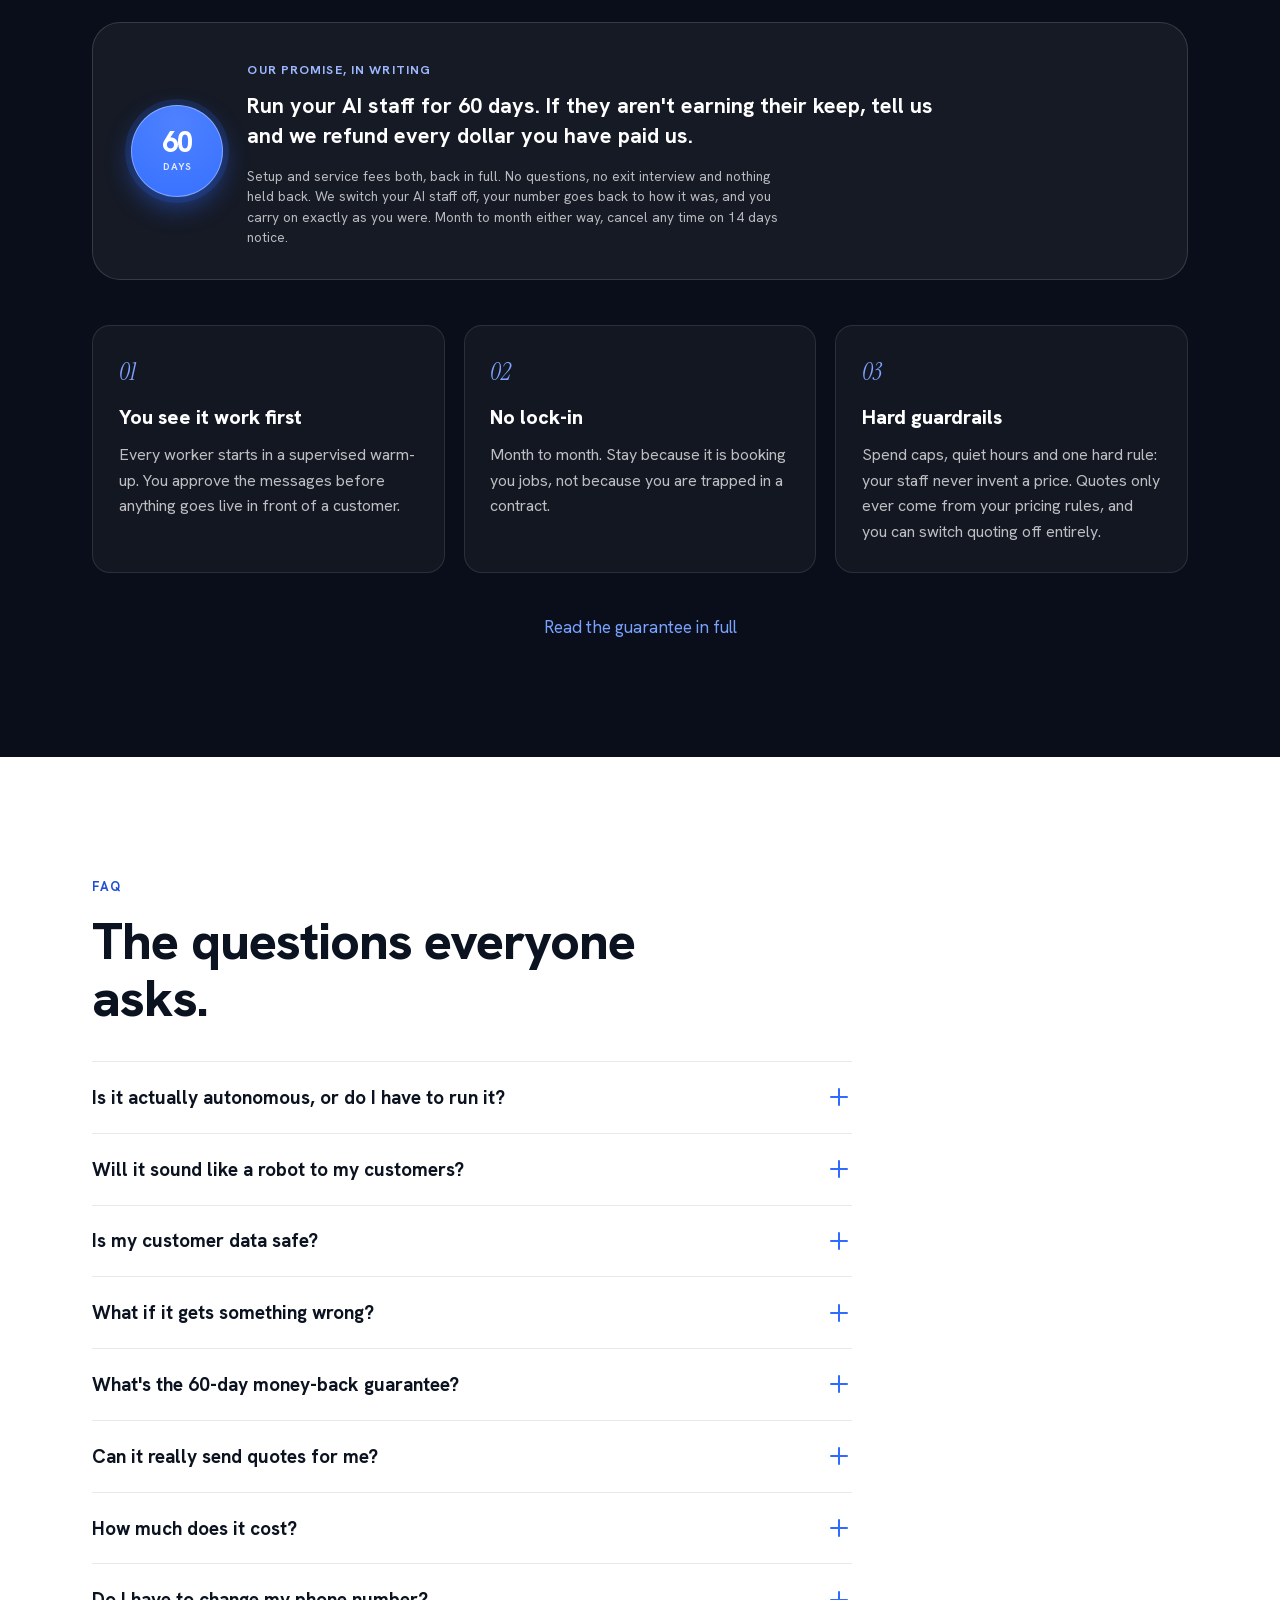
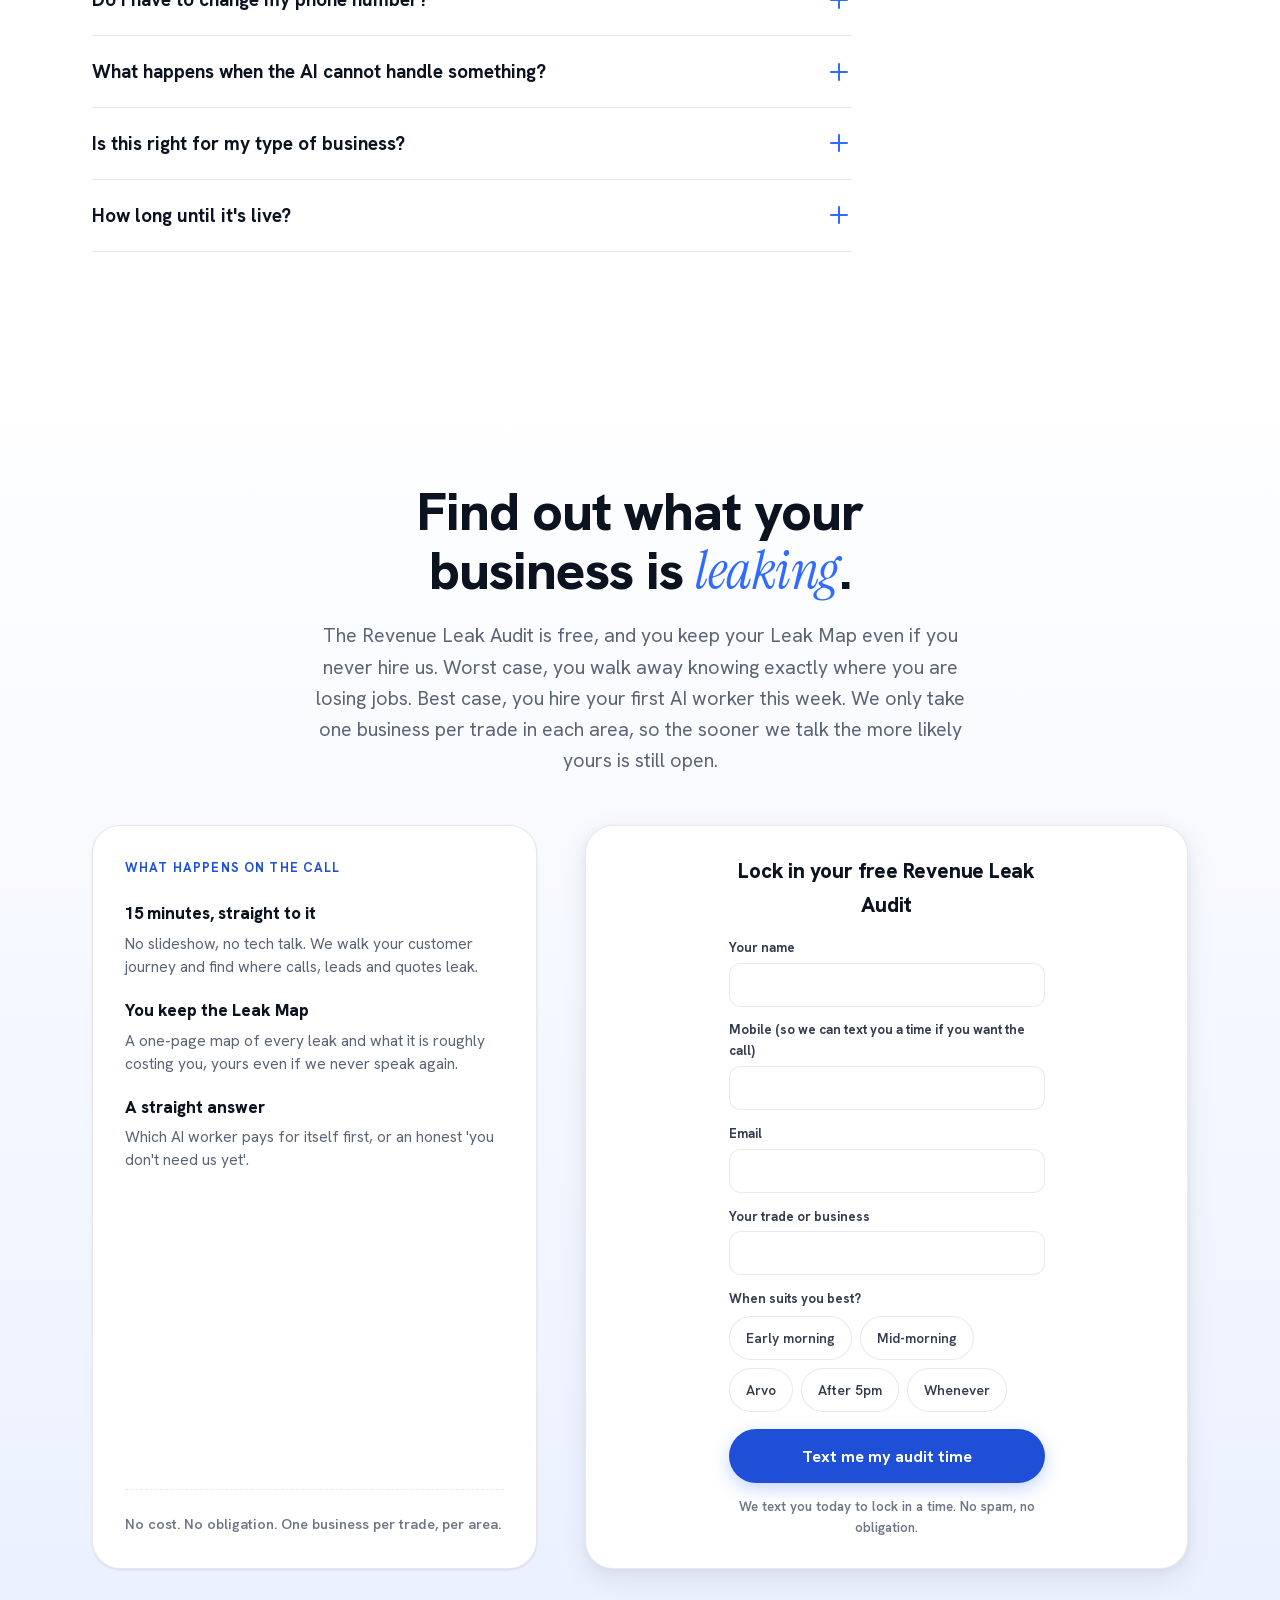
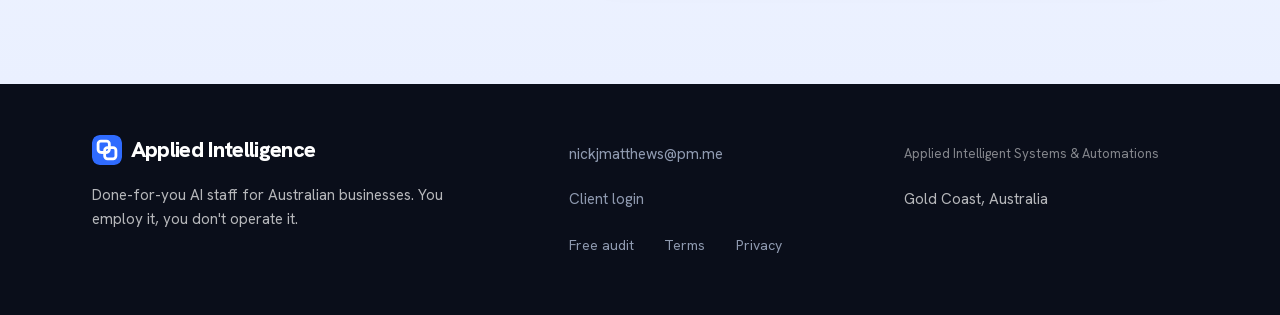
==== commit 5228a876: "Show the working before the ask, not after it "Show the working" showed no working. The panel behind" ====
--- a/index.html
+++ b/index.html
@@ -32,7 +32,7 @@
   <link rel="preload" href="assets/fonts/hanken-grotesk-latin-var.woff2" as="font" type="font/woff2" crossorigin />
   <link rel="preload" href="assets/fonts/instrument-serif-italic-latin.woff2" as="font" type="font/woff2" crossorigin />
 
-  <link rel="stylesheet" href="styles.css?v=20260916a" />
+  <link rel="stylesheet" href="styles.css?v=20260916b" />
 
   <!-- Organisation + site identity. Kept static so it is in the HTML source
        for crawlers that do not run JS. The FAQPage block is injected by
@@ -67,7 +67,7 @@
        script on this site so it never blocks paint. It returns without loading
        anything at all if the browser sends Do Not Track or Global Privacy
        Control. Disclosed in full in privacy.html section 04. -->
-  <script defer src="meta-pixel.js?v=20260916a"></script>
+  <script defer src="meta-pixel.js?v=20260916b"></script>
 </head>
 <body data-page="home">
   <a href="#top" class="skip-link">Skip to main content</a>
@@ -314,7 +314,7 @@
   <script defer src="vendor/gsap.min.js"></script>
   <script defer src="vendor/ScrollTrigger.min.js"></script>
   <!-- data + app -->
-  <script defer src="content.js?v=20260916a"></script>
-  <script defer src="script.js?v=20260916a"></script>
+  <script defer src="content.js?v=20260916b"></script>
+  <script defer src="script.js?v=20260916b"></script>
 </body>
 </html>
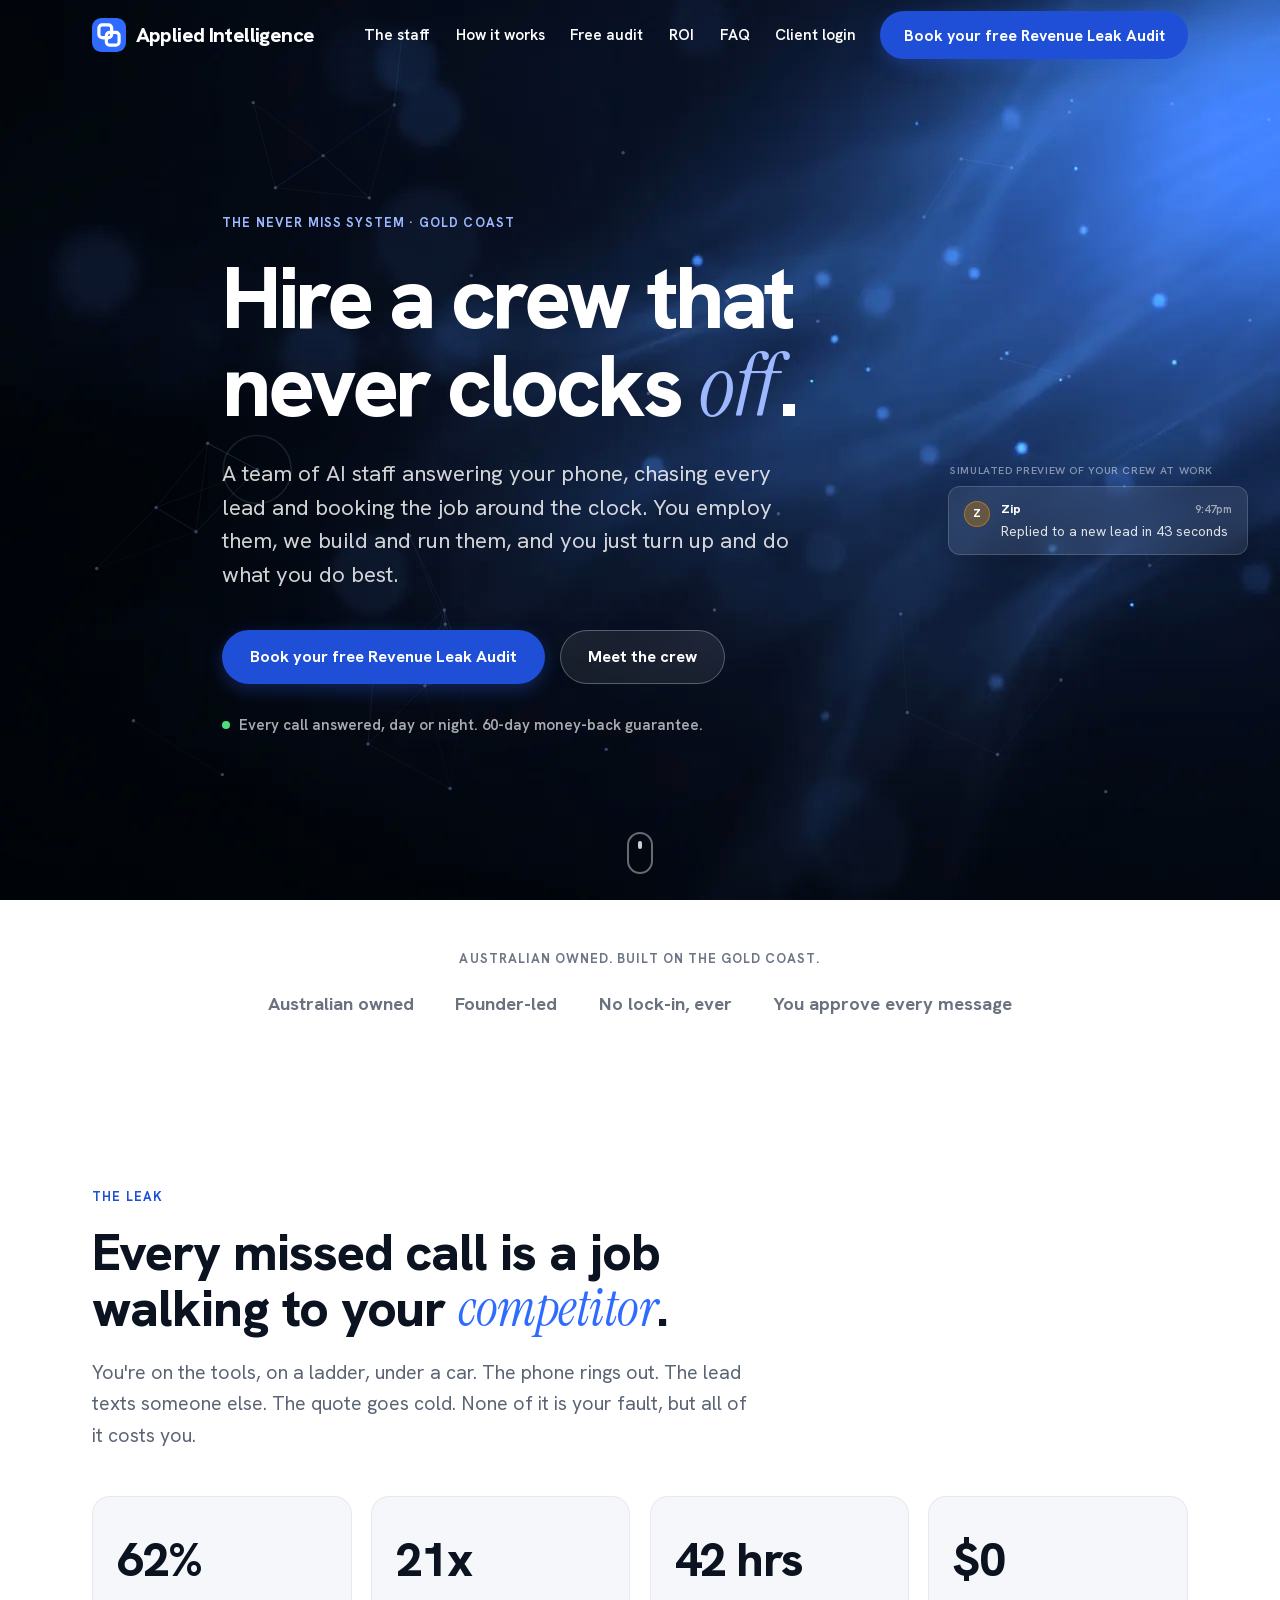
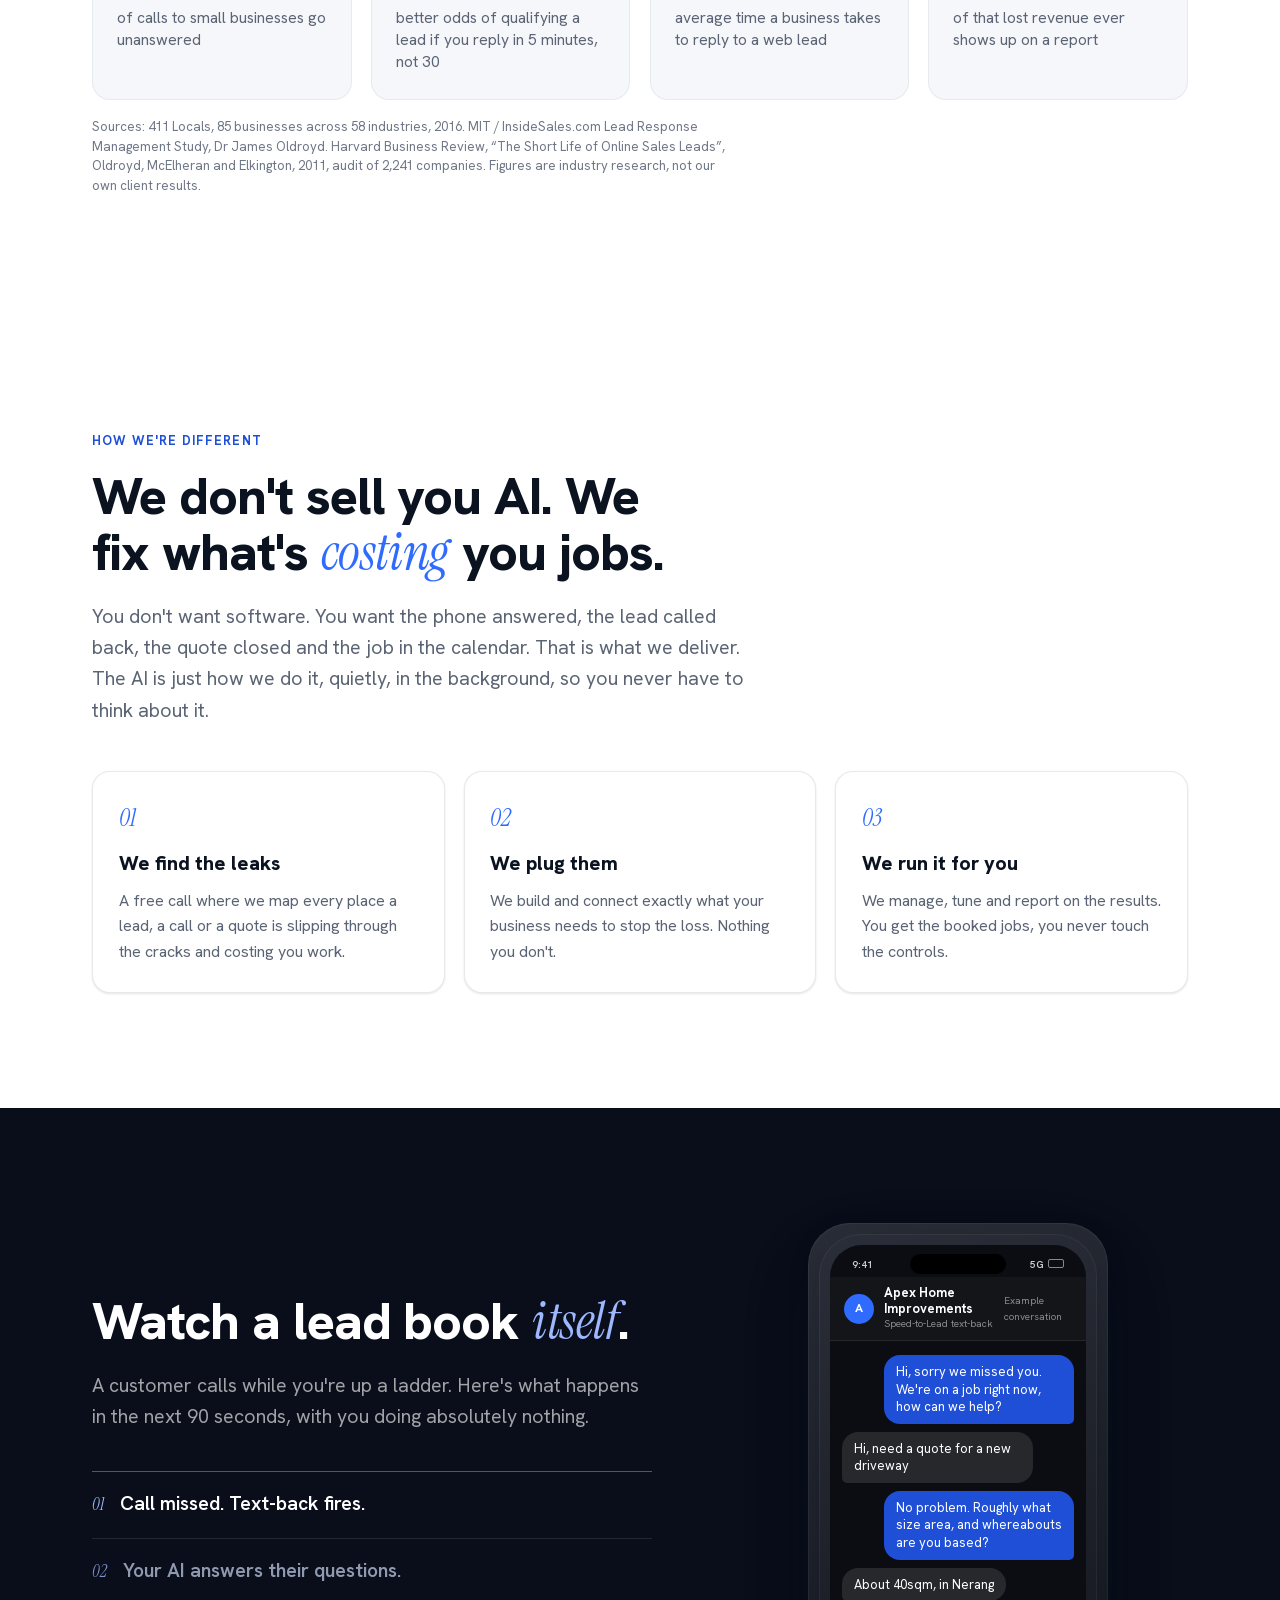
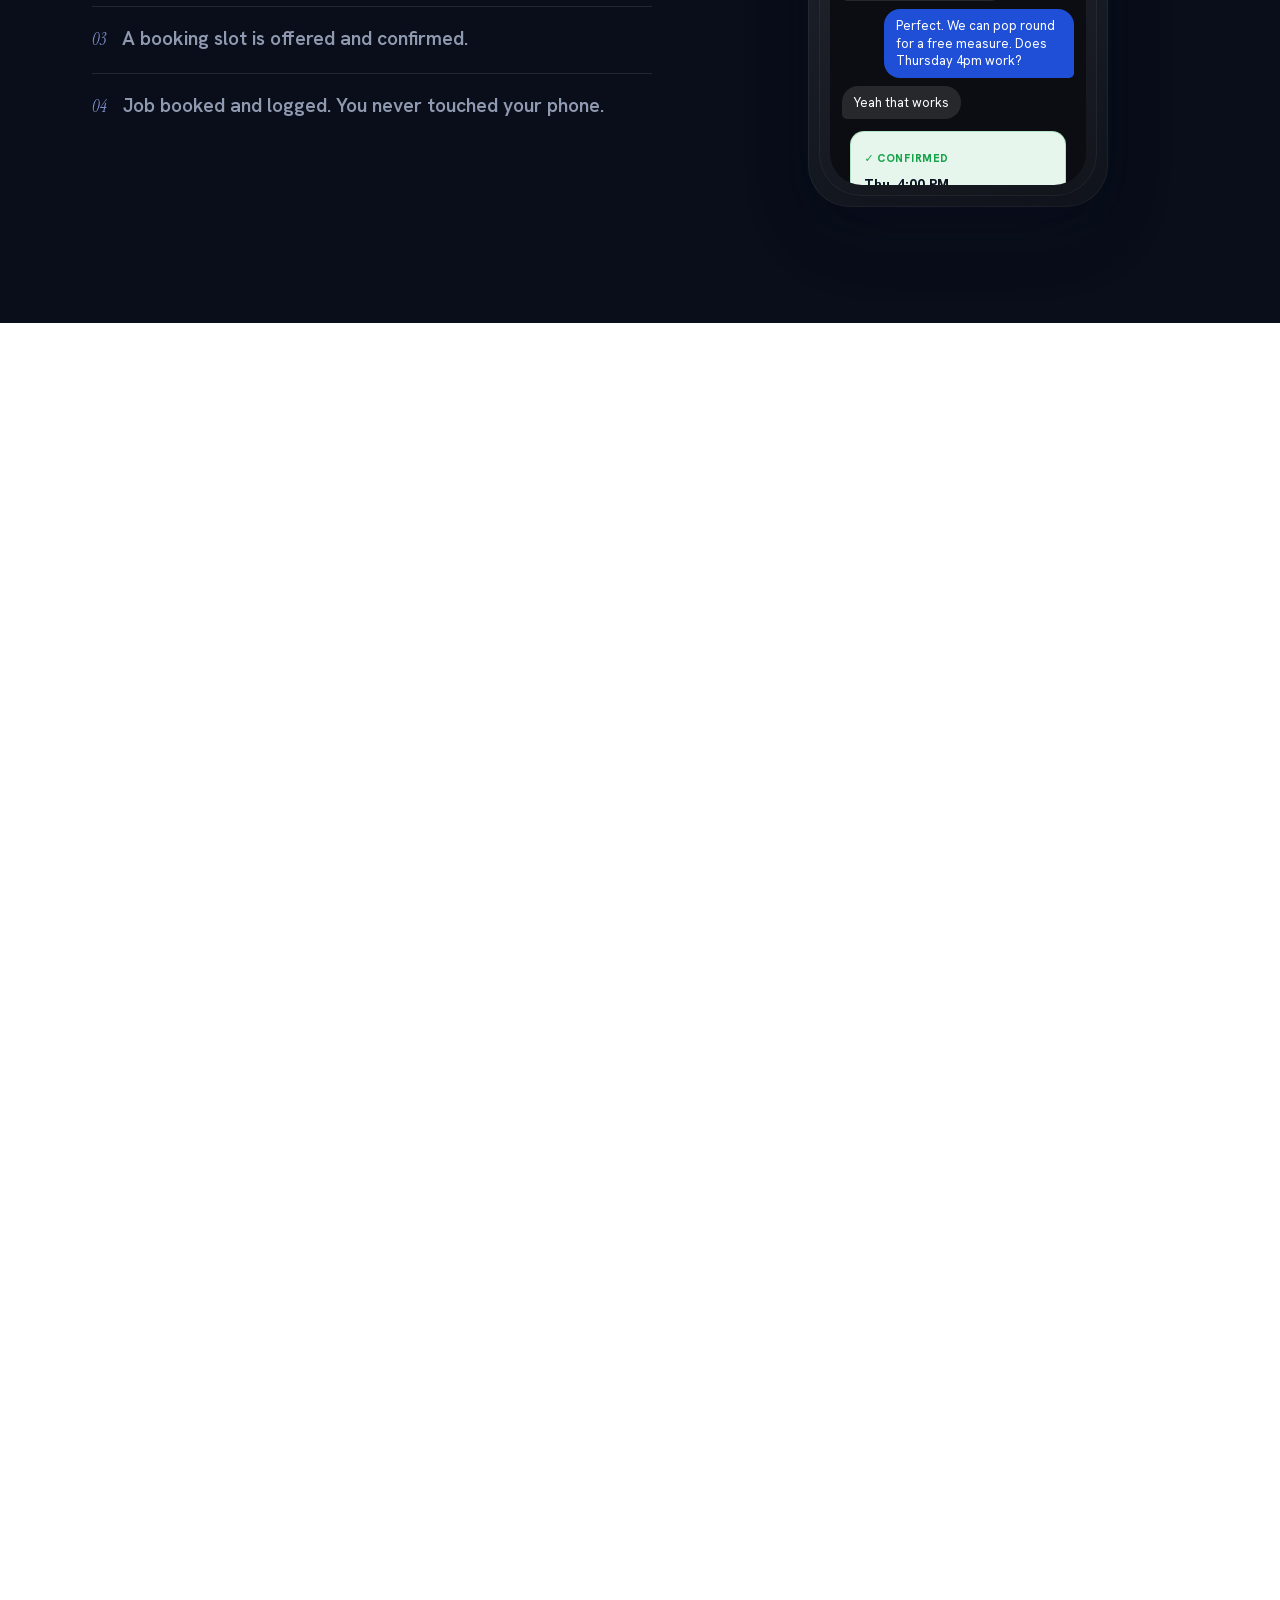
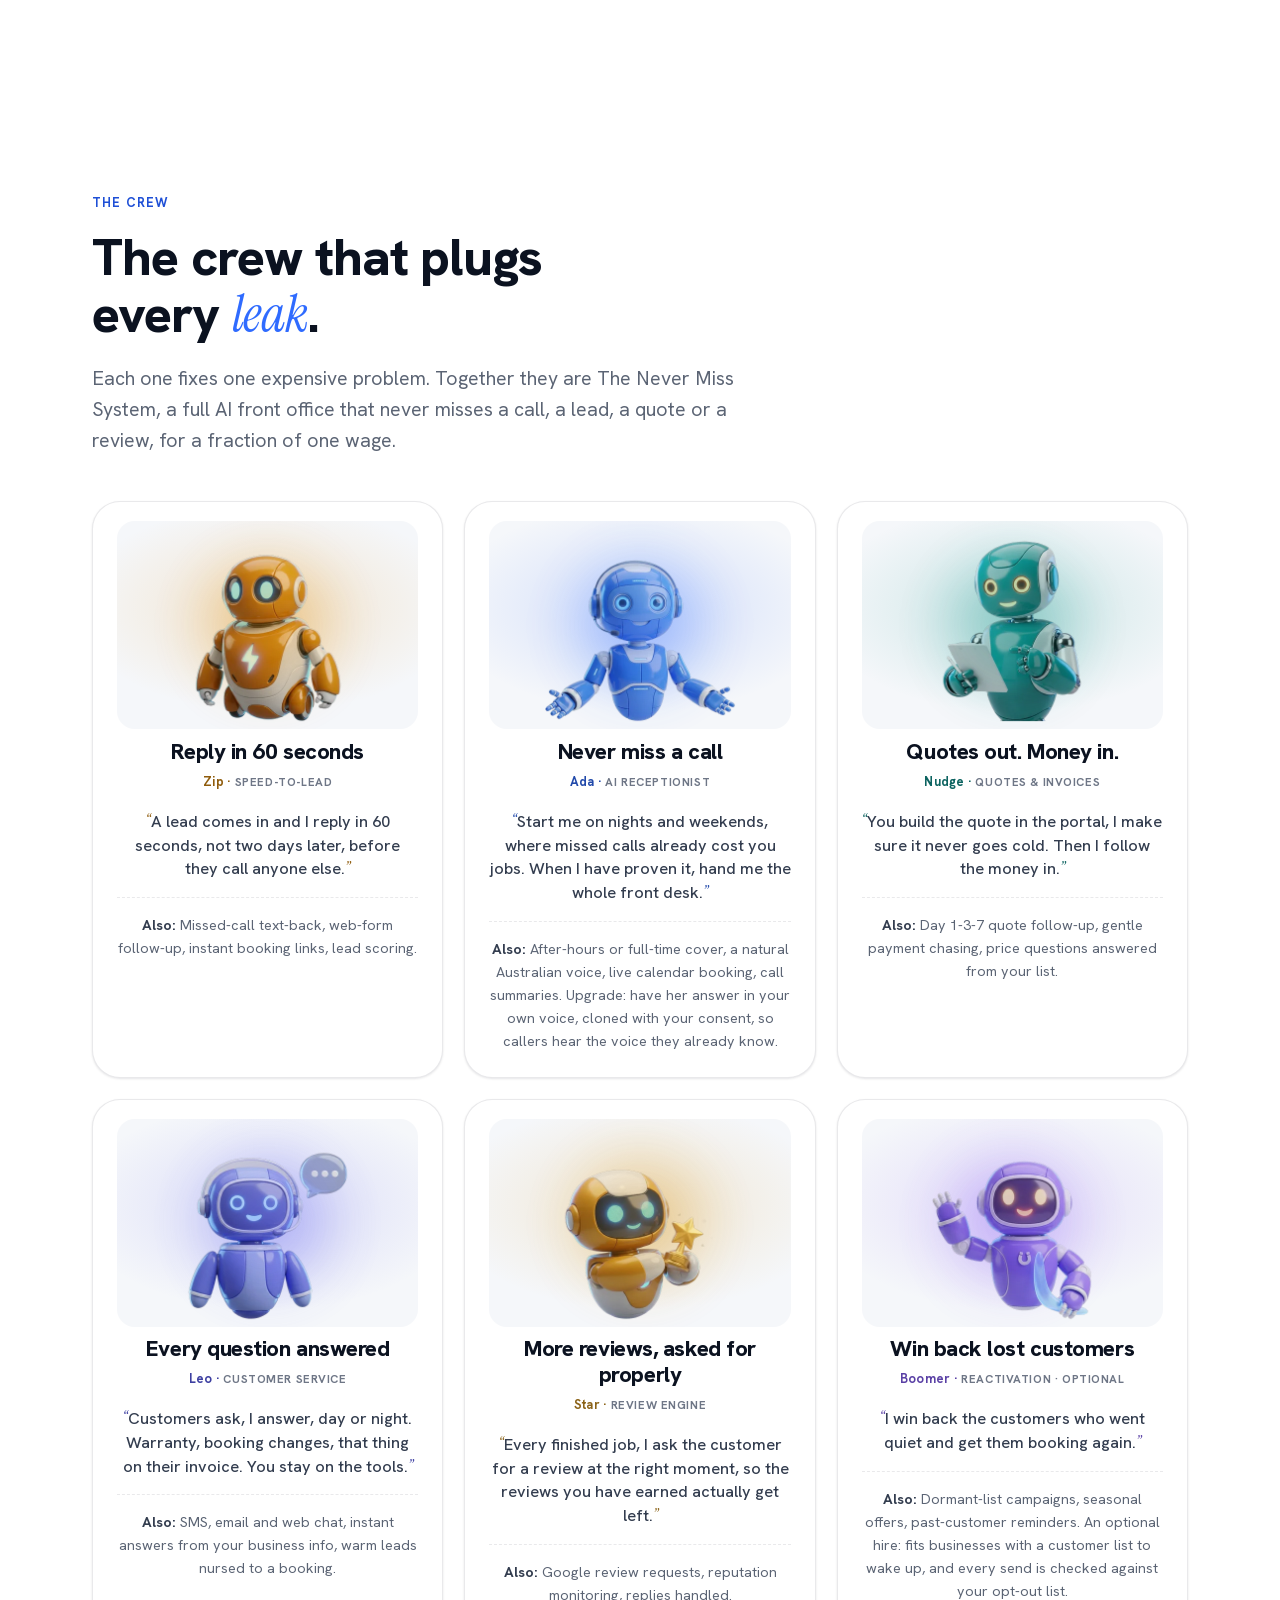
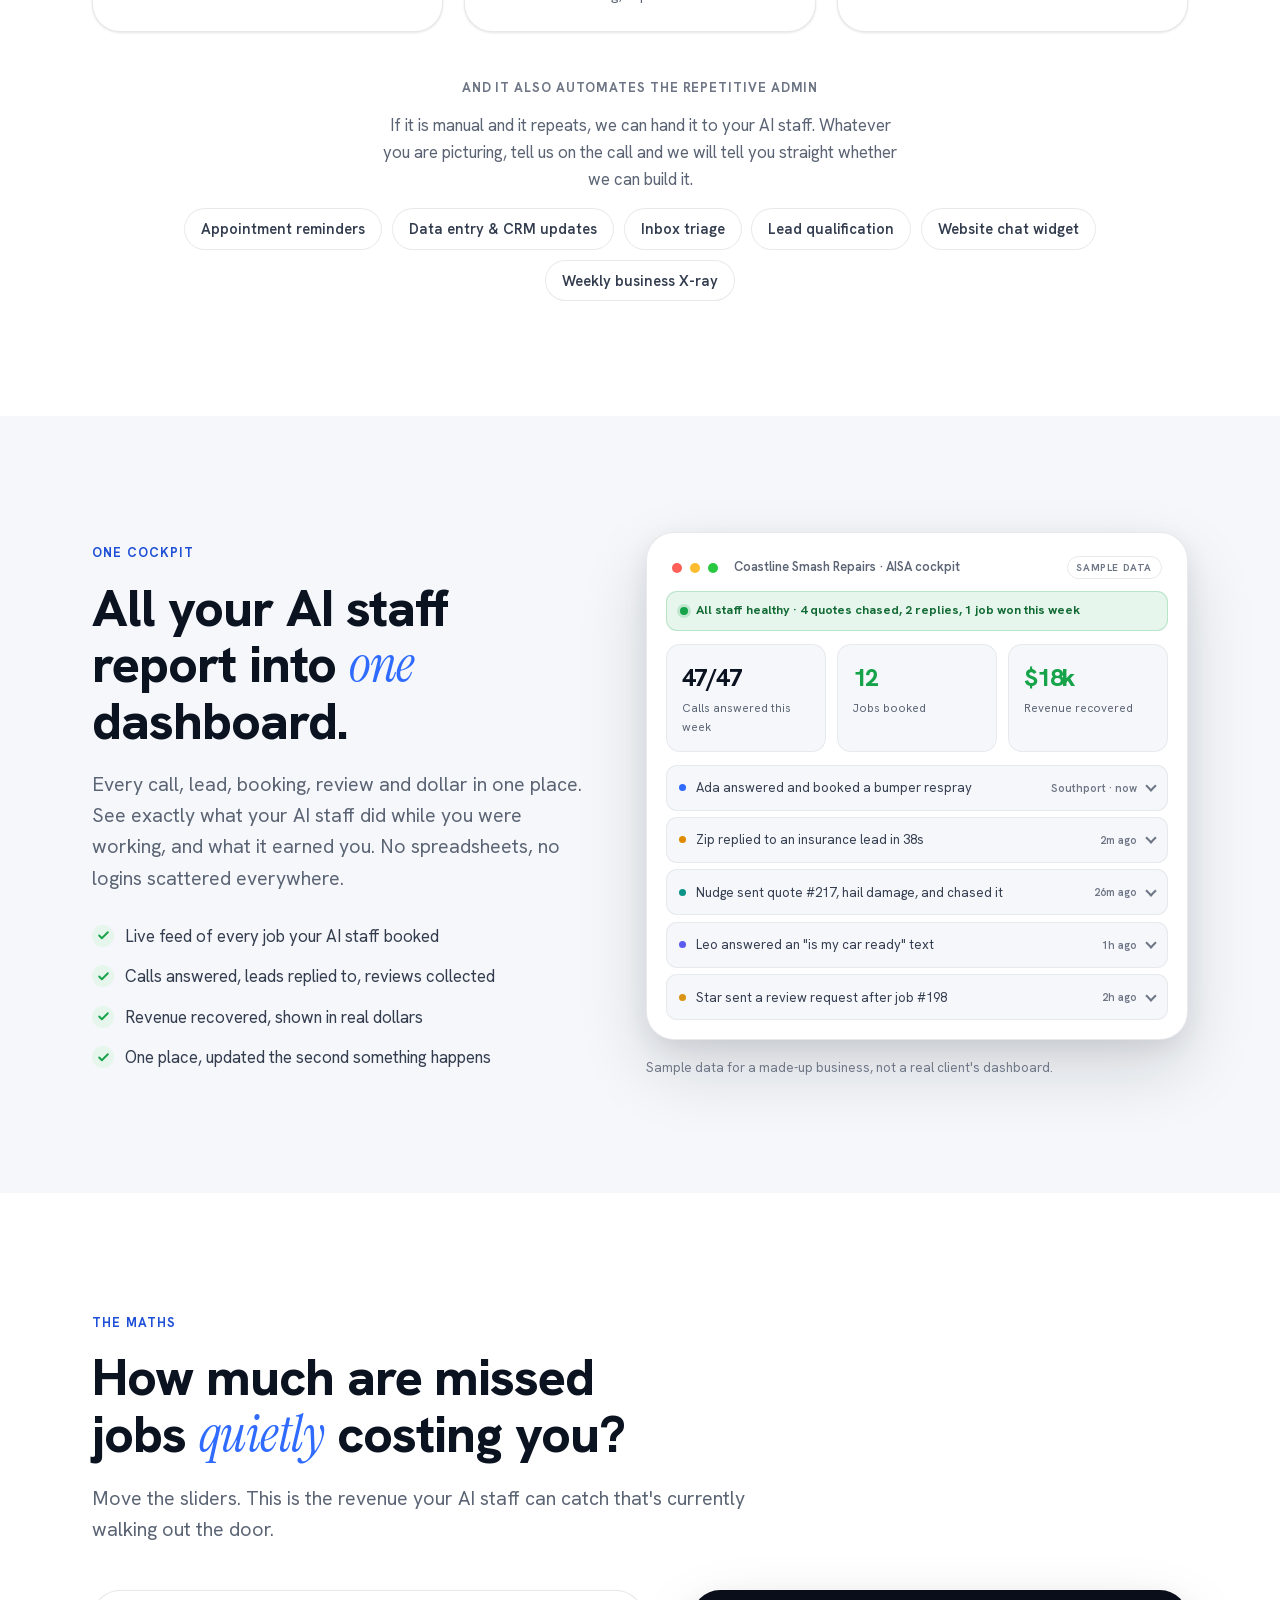
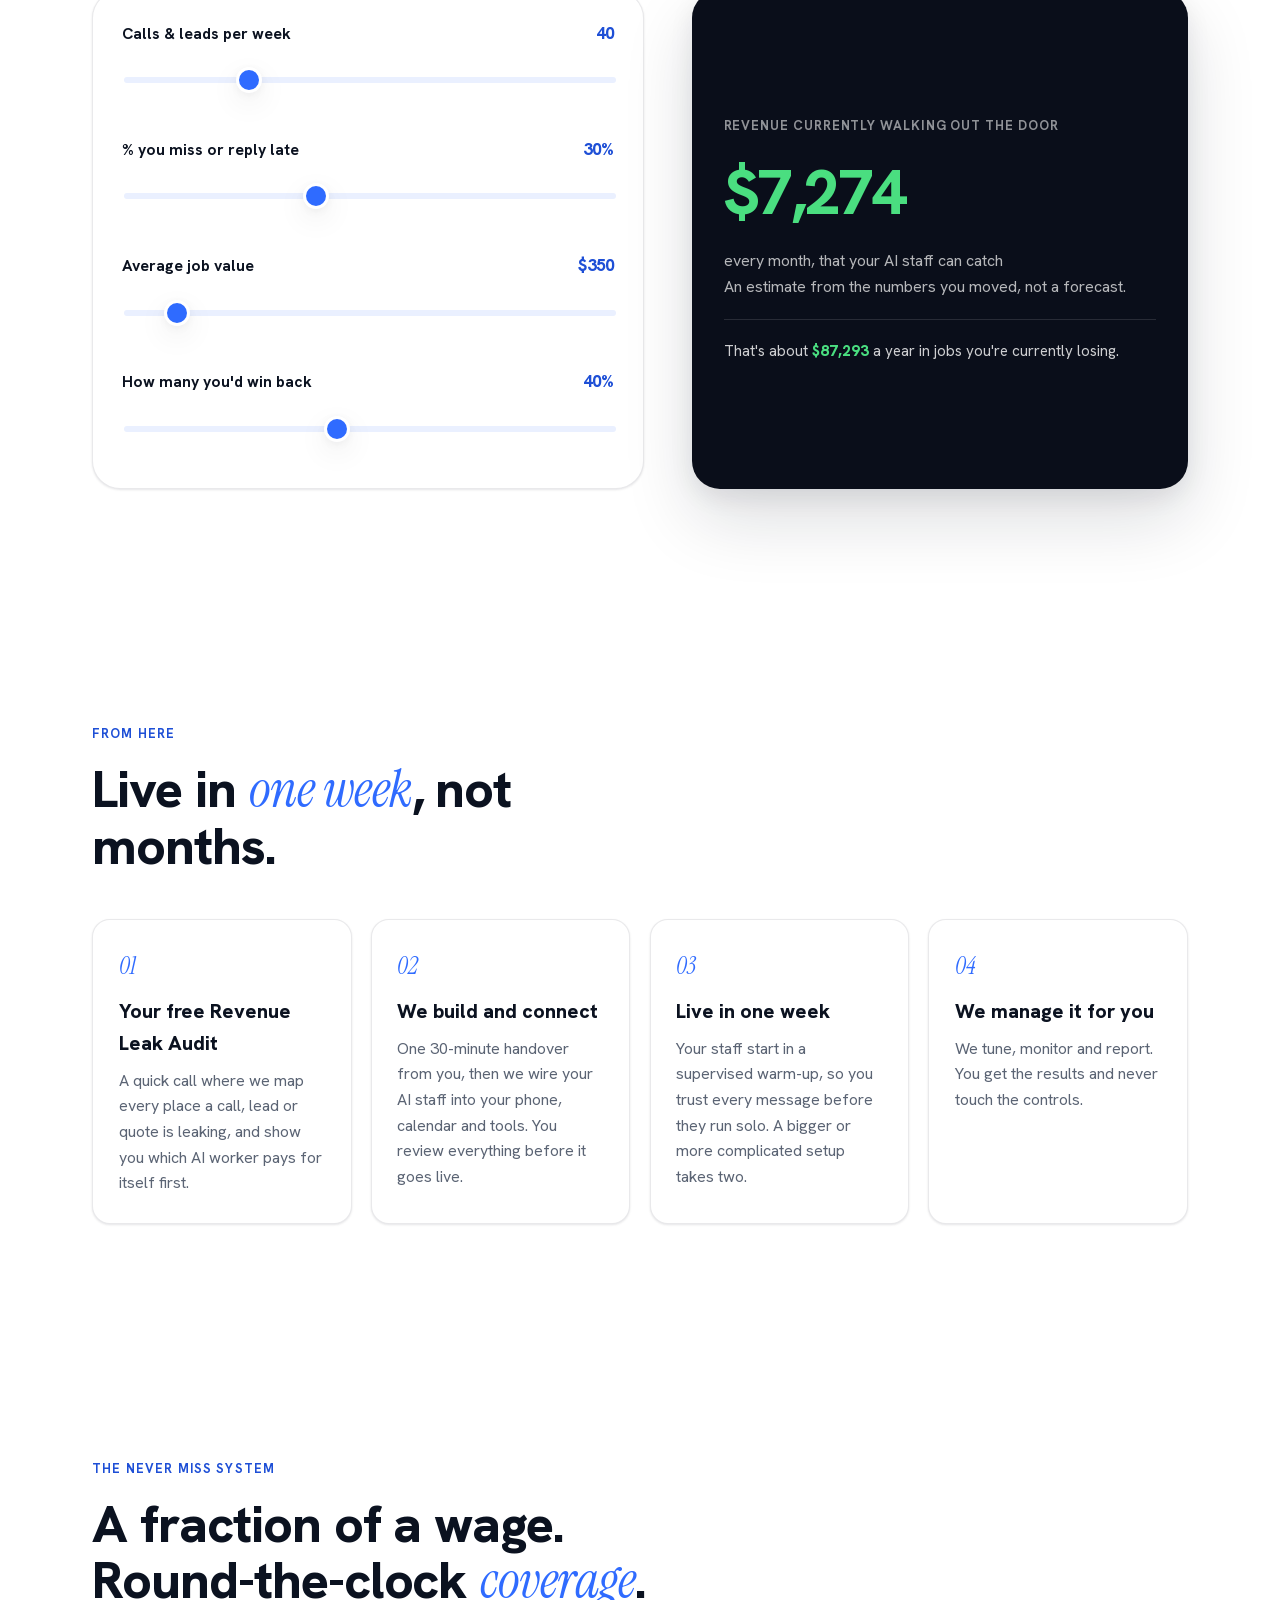
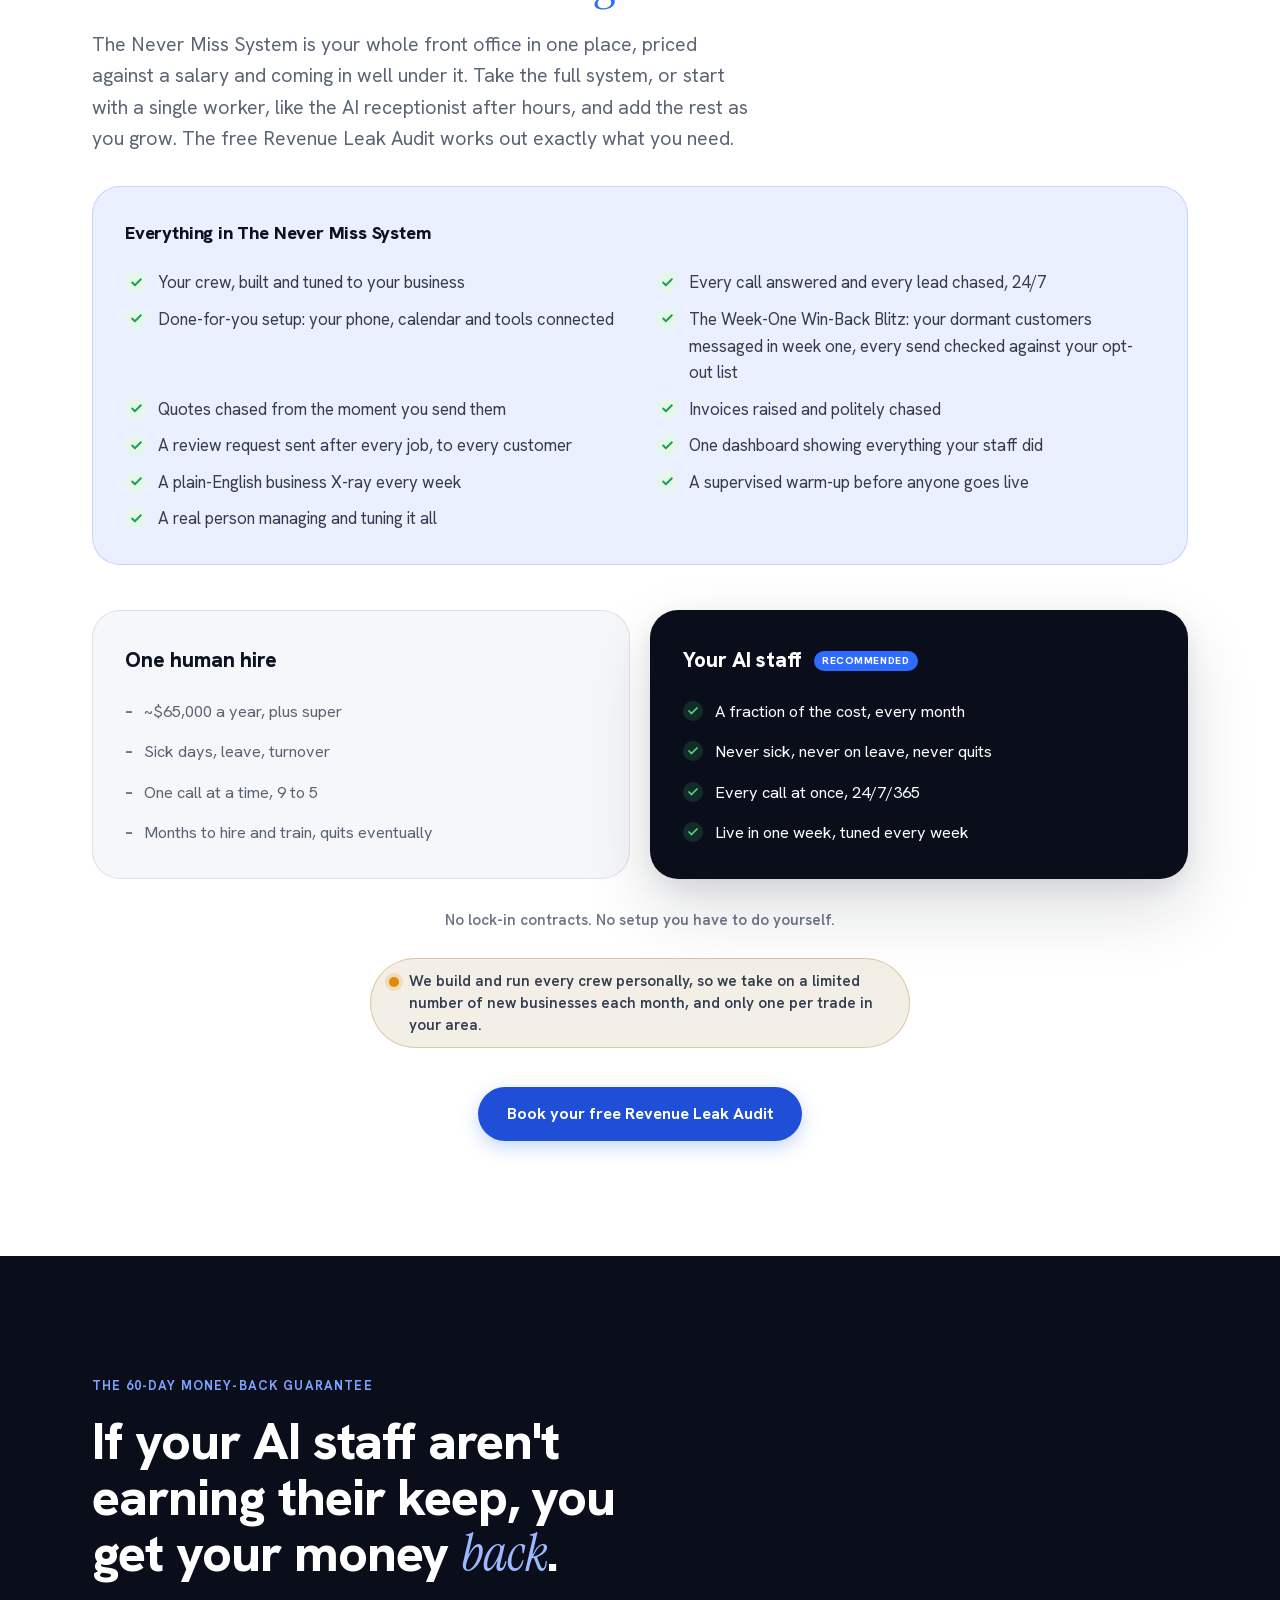
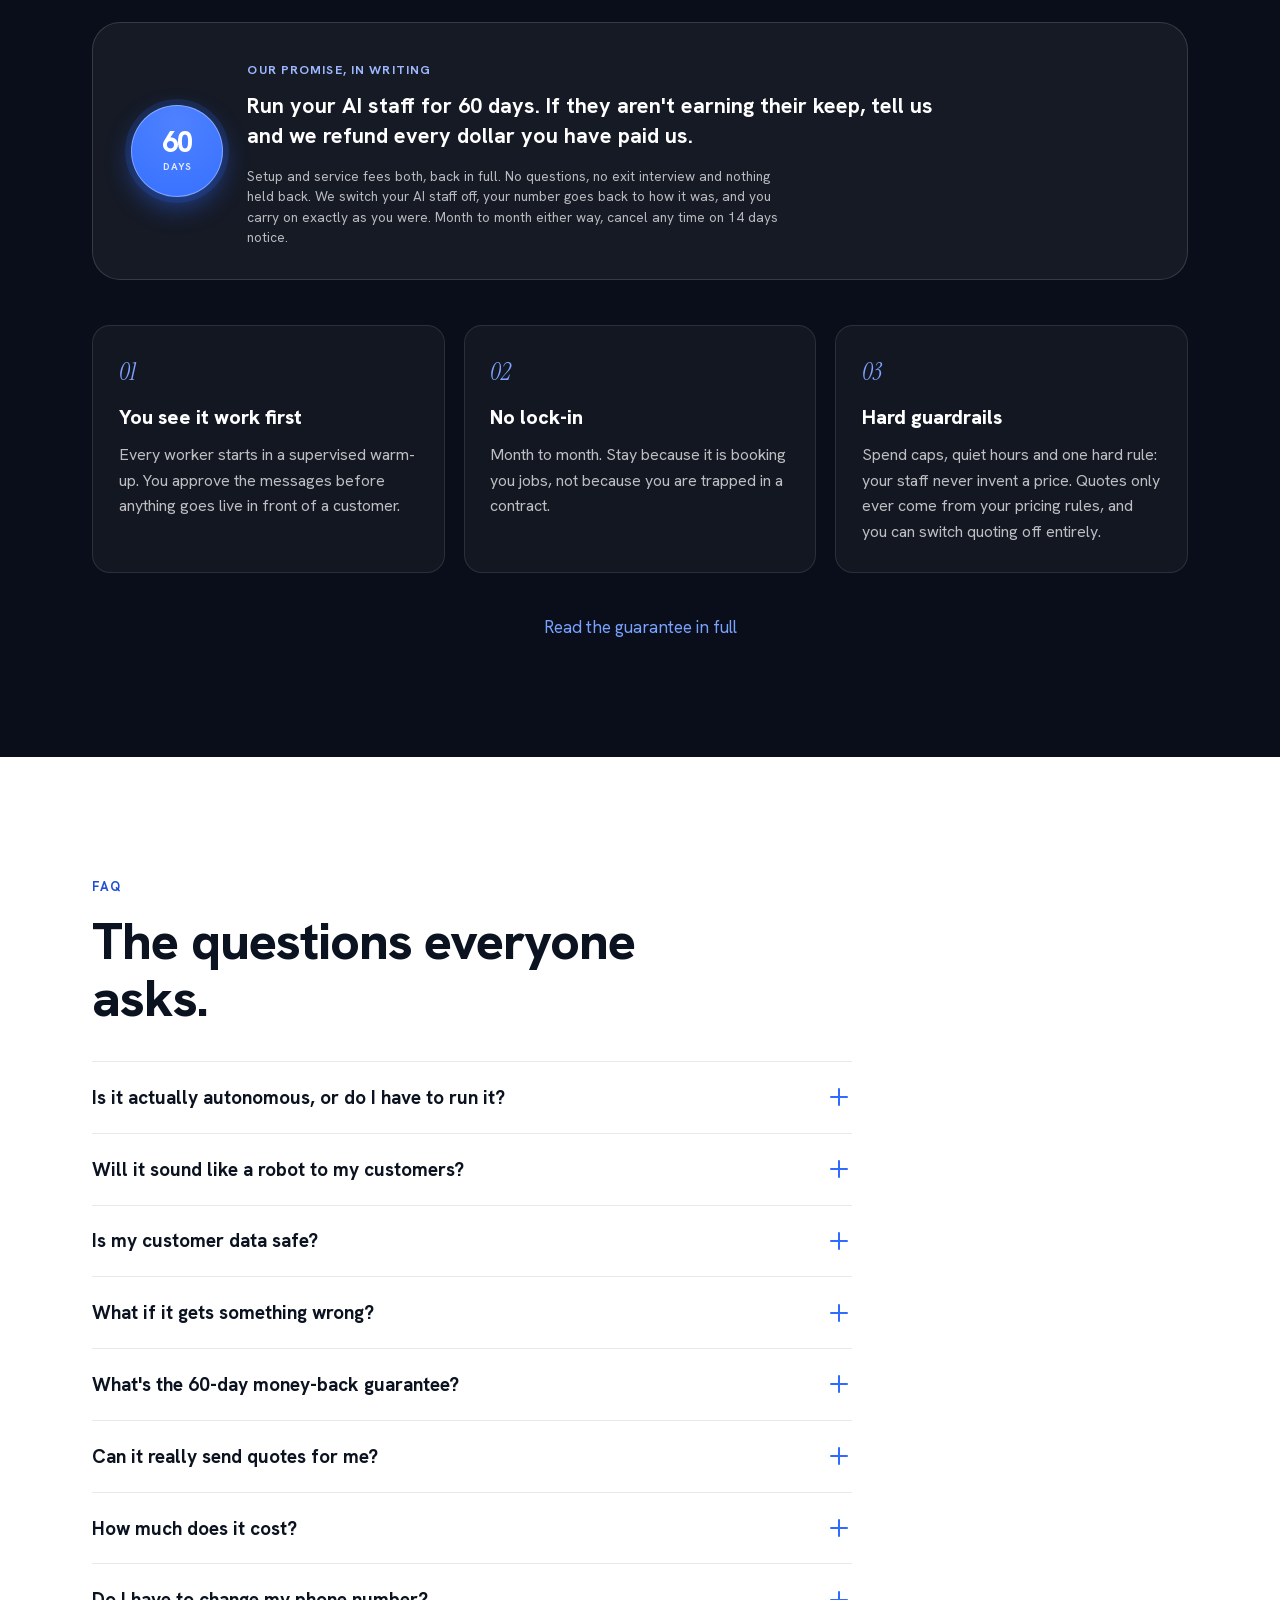
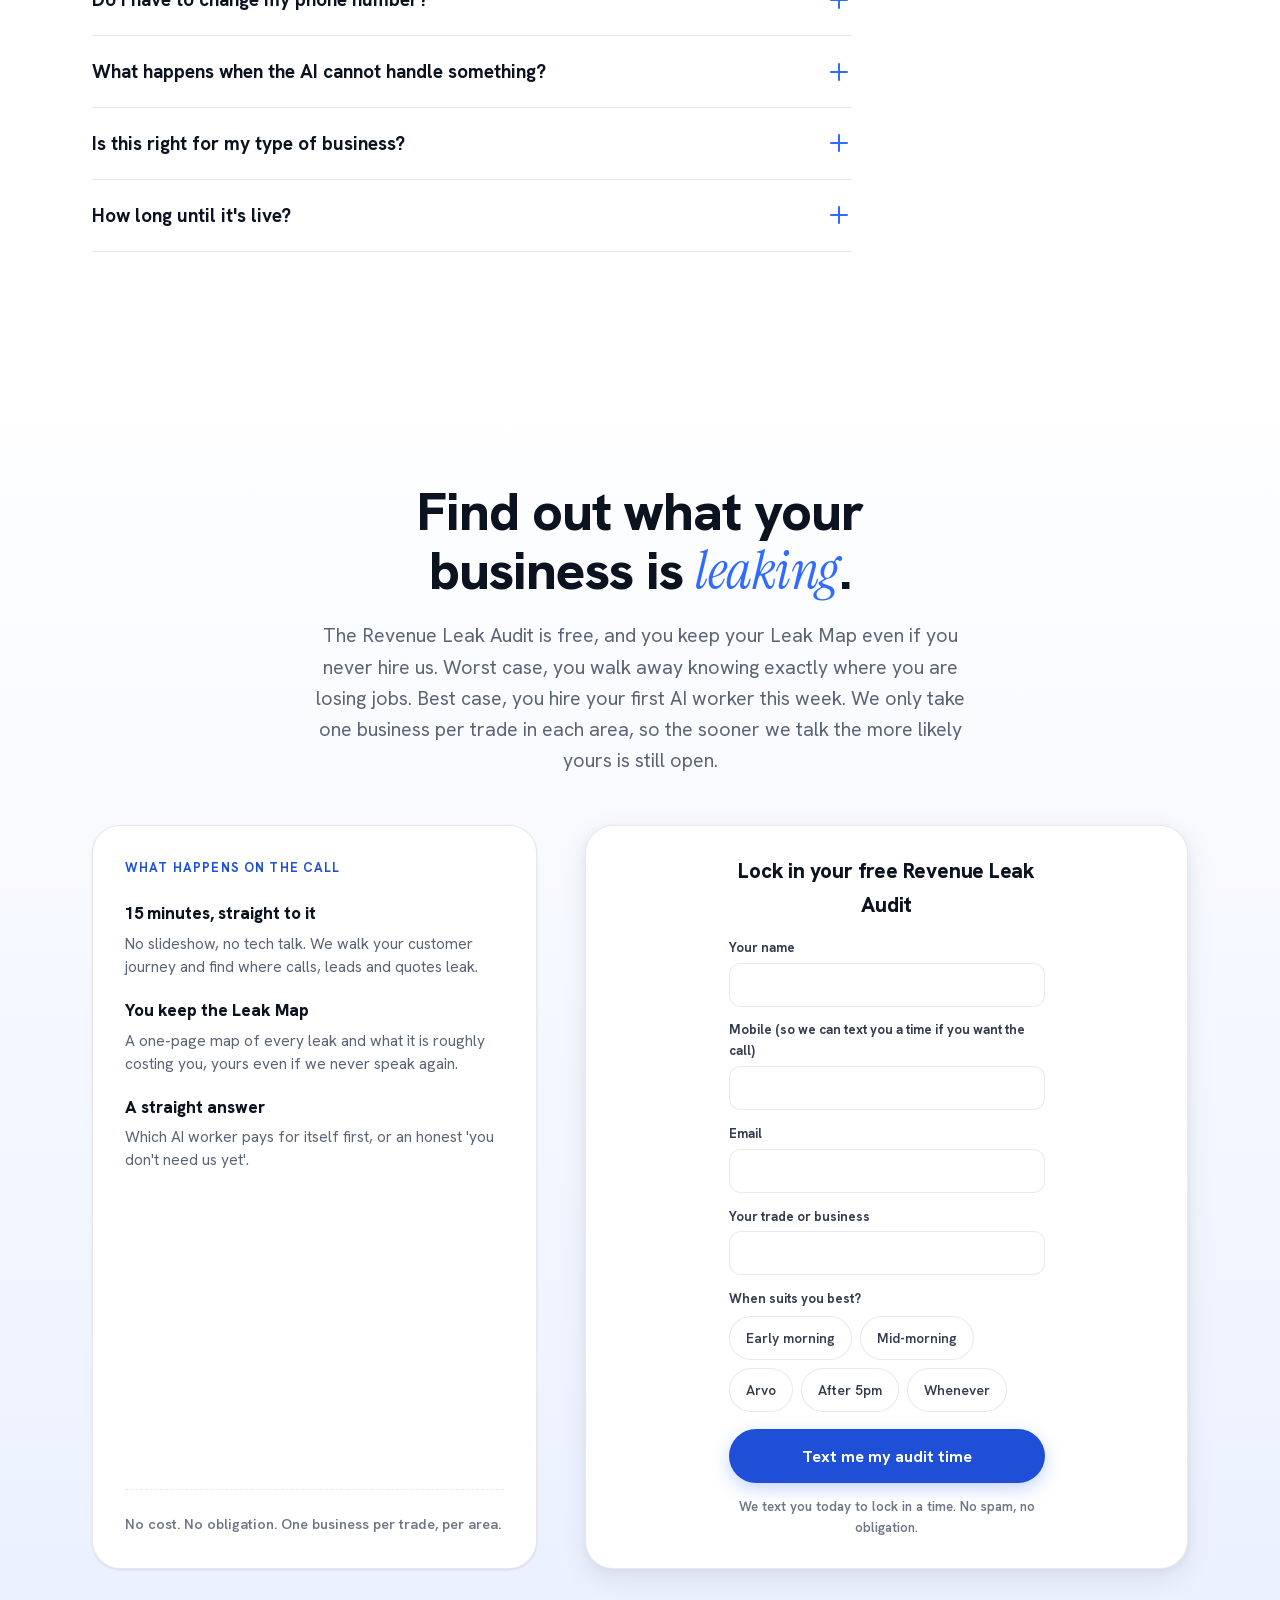
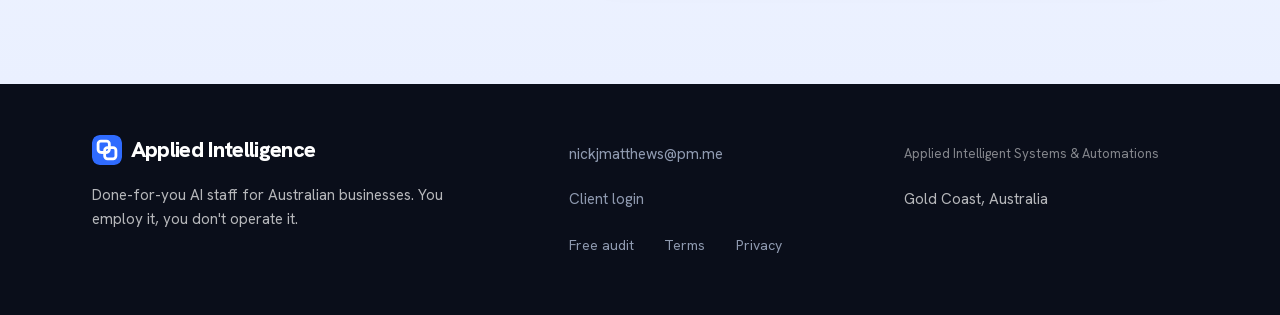
==== commit a8985499: "Signpost the call, and drop a guarantee that guaranteed nothing Two things Nicholas pulled up on the" ====
--- a/index.html
+++ b/index.html
@@ -32,7 +32,7 @@
   <link rel="preload" href="assets/fonts/hanken-grotesk-latin-var.woff2" as="font" type="font/woff2" crossorigin />
   <link rel="preload" href="assets/fonts/instrument-serif-italic-latin.woff2" as="font" type="font/woff2" crossorigin />
 
-  <link rel="stylesheet" href="styles.css?v=20260916b" />
+  <link rel="stylesheet" href="styles.css?v=20260916c" />
 
   <!-- Organisation + site identity. Kept static so it is in the HTML source
        for crawlers that do not run JS. The FAQPage block is injected by
@@ -67,7 +67,7 @@
        script on this site so it never blocks paint. It returns without loading
        anything at all if the browser sends Do Not Track or Global Privacy
        Control. Disclosed in full in privacy.html section 04. -->
-  <script defer src="meta-pixel.js?v=20260916b"></script>
+  <script defer src="meta-pixel.js?v=20260916c"></script>
 </head>
 <body data-page="home">
   <a href="#top" class="skip-link">Skip to main content</a>
@@ -314,7 +314,7 @@
   <script defer src="vendor/gsap.min.js"></script>
   <script defer src="vendor/ScrollTrigger.min.js"></script>
   <!-- data + app -->
-  <script defer src="content.js?v=20260916b"></script>
-  <script defer src="script.js?v=20260916b"></script>
+  <script defer src="content.js?v=20260916c"></script>
+  <script defer src="script.js?v=20260916c"></script>
 </body>
 </html>
--- a/styles.css
+++ b/styles.css
@@ -2276,3 +2276,30 @@
 .audit-build__dots i.is-on { background: var(--accent); transform: scale(1.2); }
 @media (max-width: 360px) { .audit-build__label { font-size: .74rem; } }
 @media (prefers-reduced-motion: reduce) { .audit-build__dots i { transition: none; } }
+
+/* ---- The signpost to the call ---------------------------------------------
+   The call card is below the number, the breakdown and the fix block, which is
+   the right reading order and a long way down. This says what the next step is
+   without moving anything above the fold, and removes itself the moment the
+   card is on screen so it never covers the form. */
+.audit-jump {
+  position: fixed; left: 50%; bottom: 0; z-index: 90;
+  transform: translateX(-50%);
+  width: min(560px, calc(100% - 1.6rem));
+  margin-bottom: calc(.8rem + env(safe-area-inset-bottom, 0px));
+  display: flex; align-items: center; justify-content: center; gap: .5rem;
+  min-height: 52px; padding: .7rem 1.1rem;
+  border: 0; border-radius: 999px; cursor: pointer;
+  font: inherit; font-size: .92rem; font-weight: 800; letter-spacing: -.01em;
+  color: #fff; background: var(--accent-ink);
+  box-shadow: 0 6px 24px rgba(11, 18, 32, .28);
+  transition: opacity .25s ease, transform .25s ease;
+}
+.audit-jump::after { content: "\2193"; font-size: 1em; }
+.audit-jump:hover { background: var(--accent-ink-2); }
+.audit-jump:focus-visible { outline: 3px solid var(--accent); outline-offset: 3px; }
+/* the card is on screen, so the bar has nothing left to say */
+.audit-jump.is-away {
+  opacity: 0; transform: translateX(-50%) translateY(120%); pointer-events: none;
+}
+@media (prefers-reduced-motion: reduce) { .audit-jump { transition: none; } }
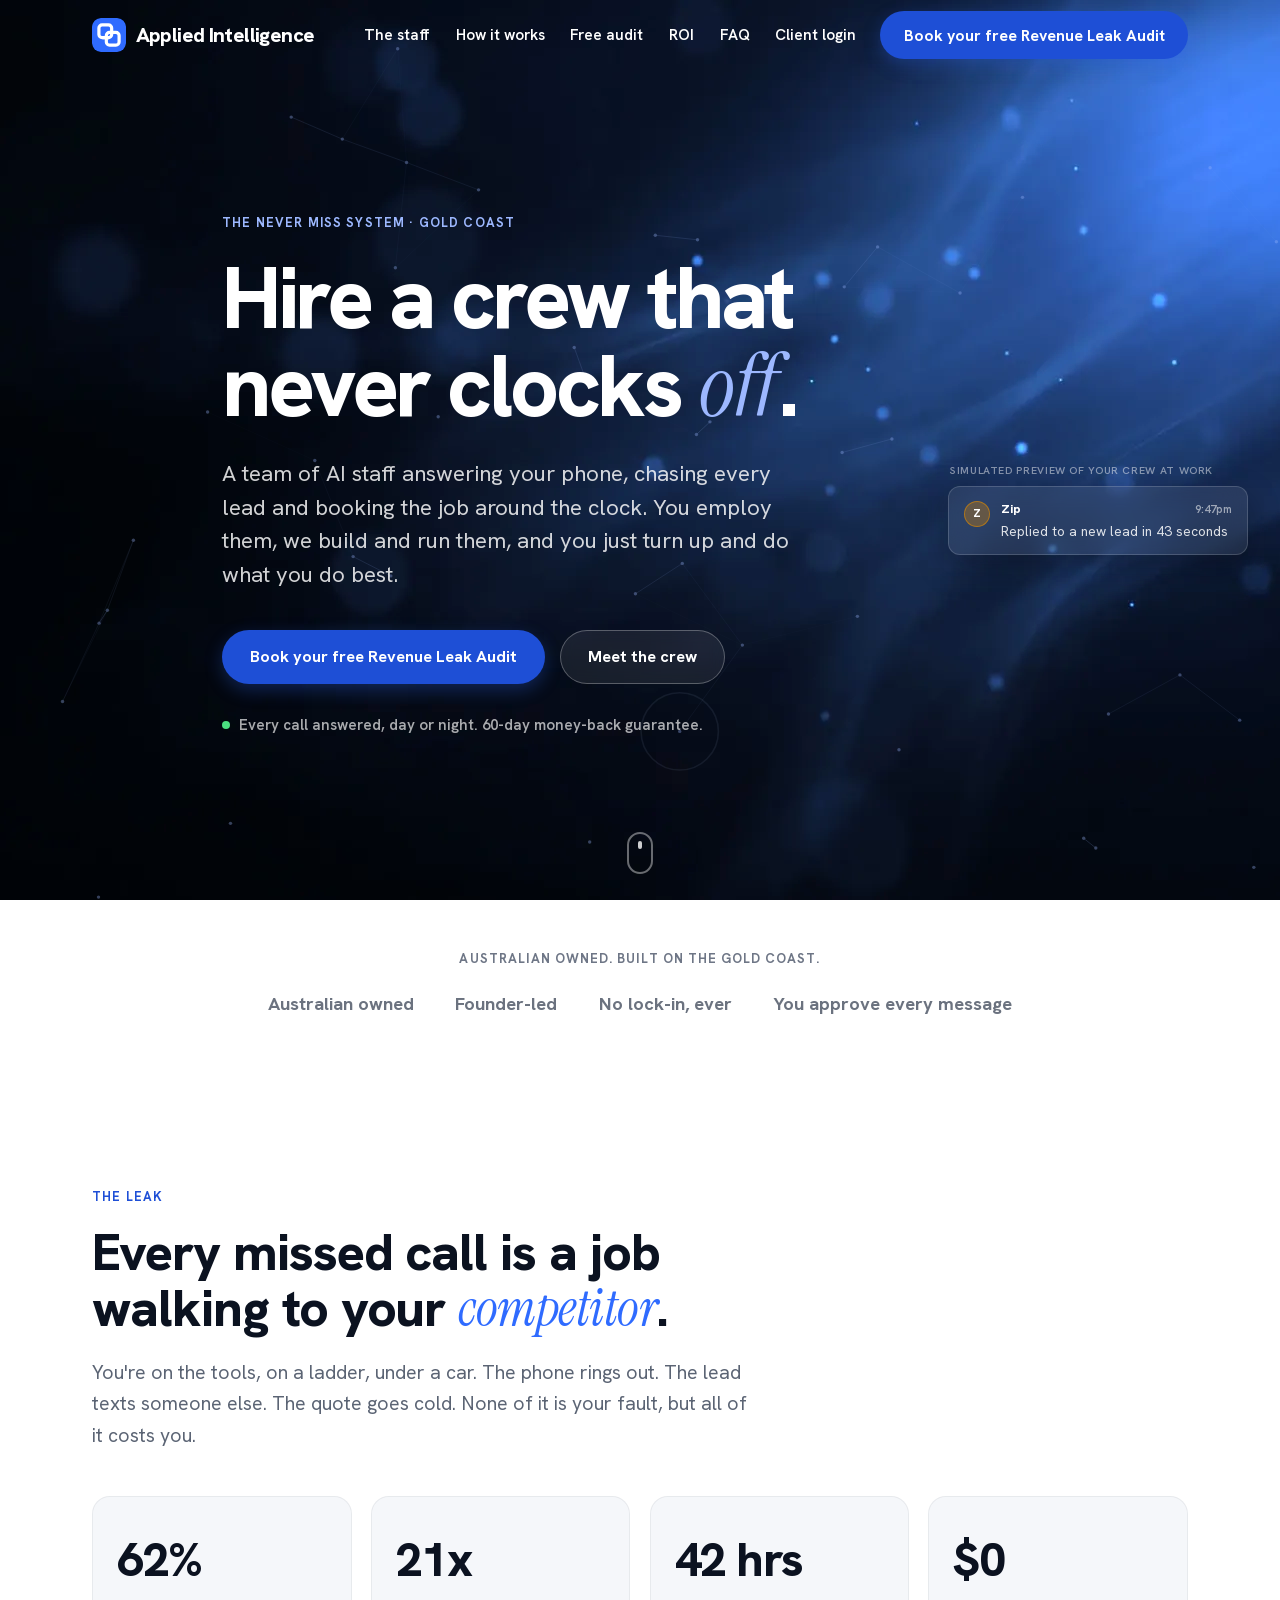
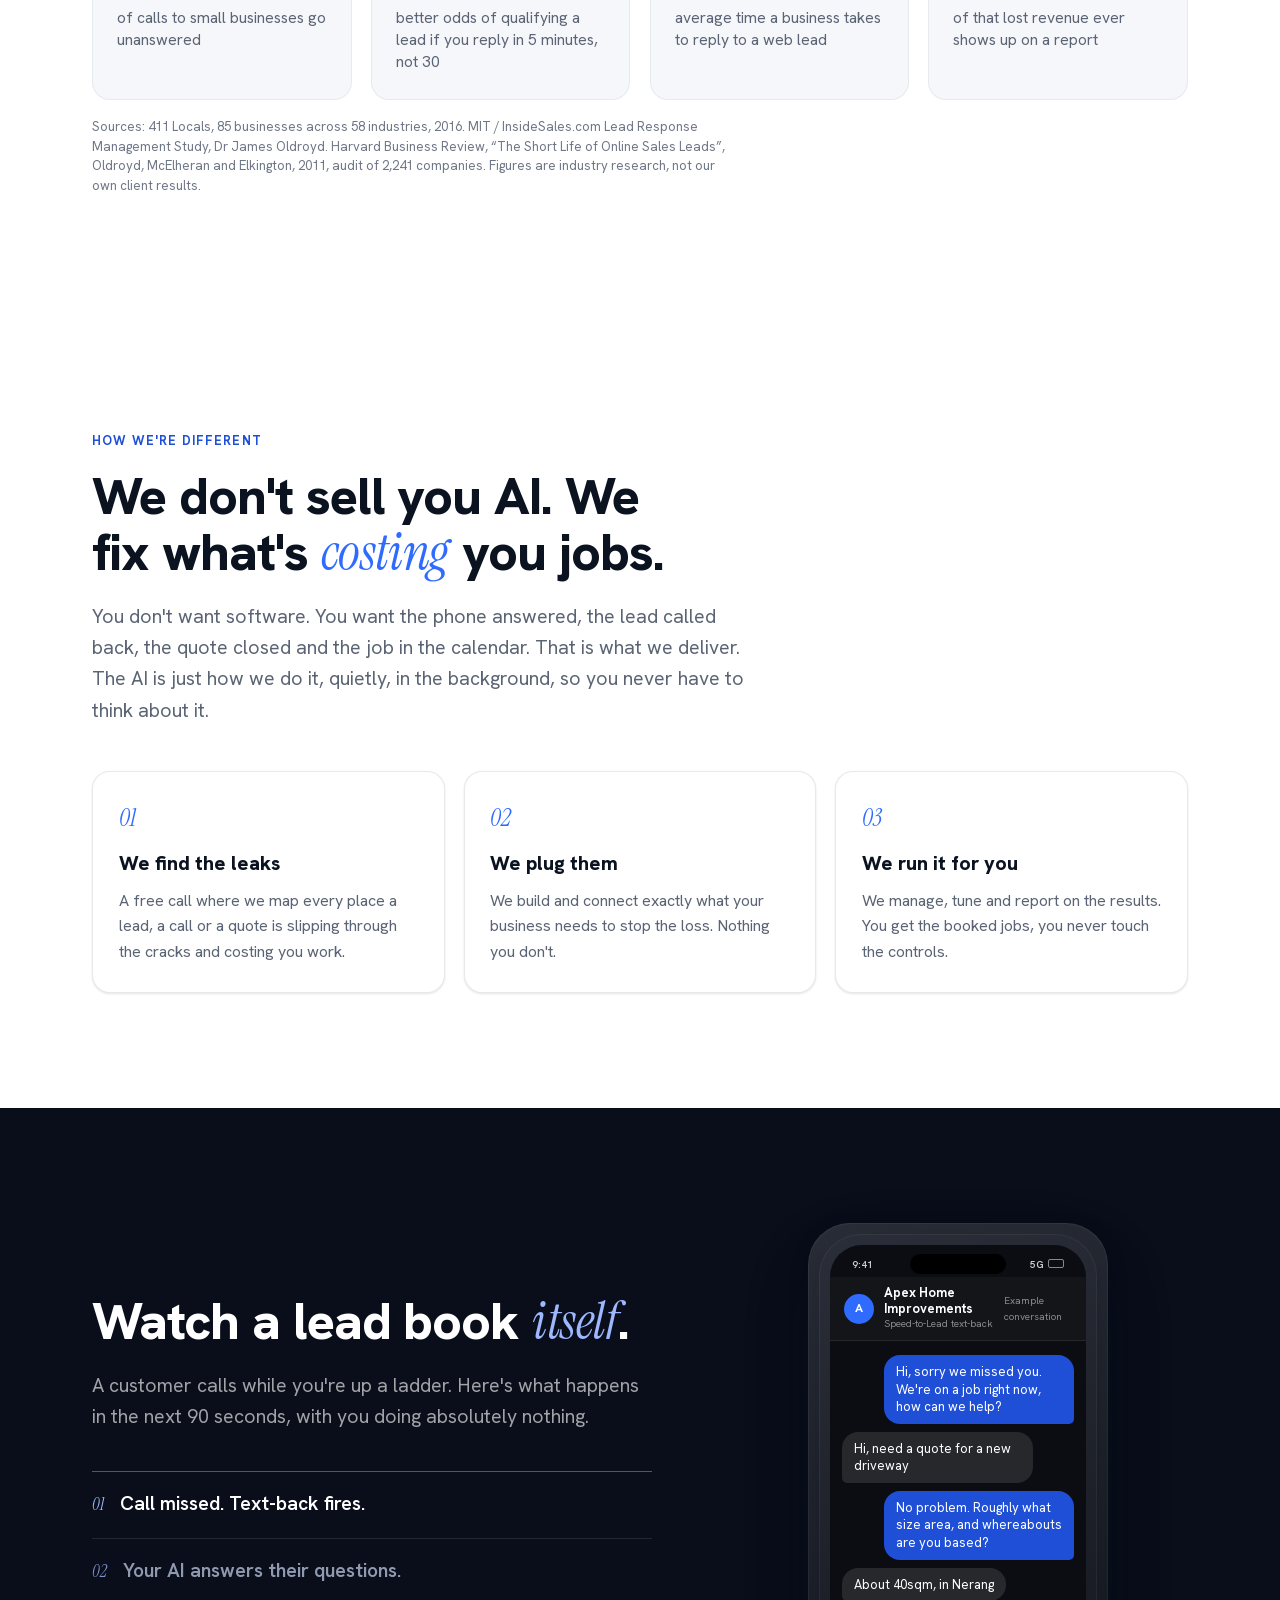
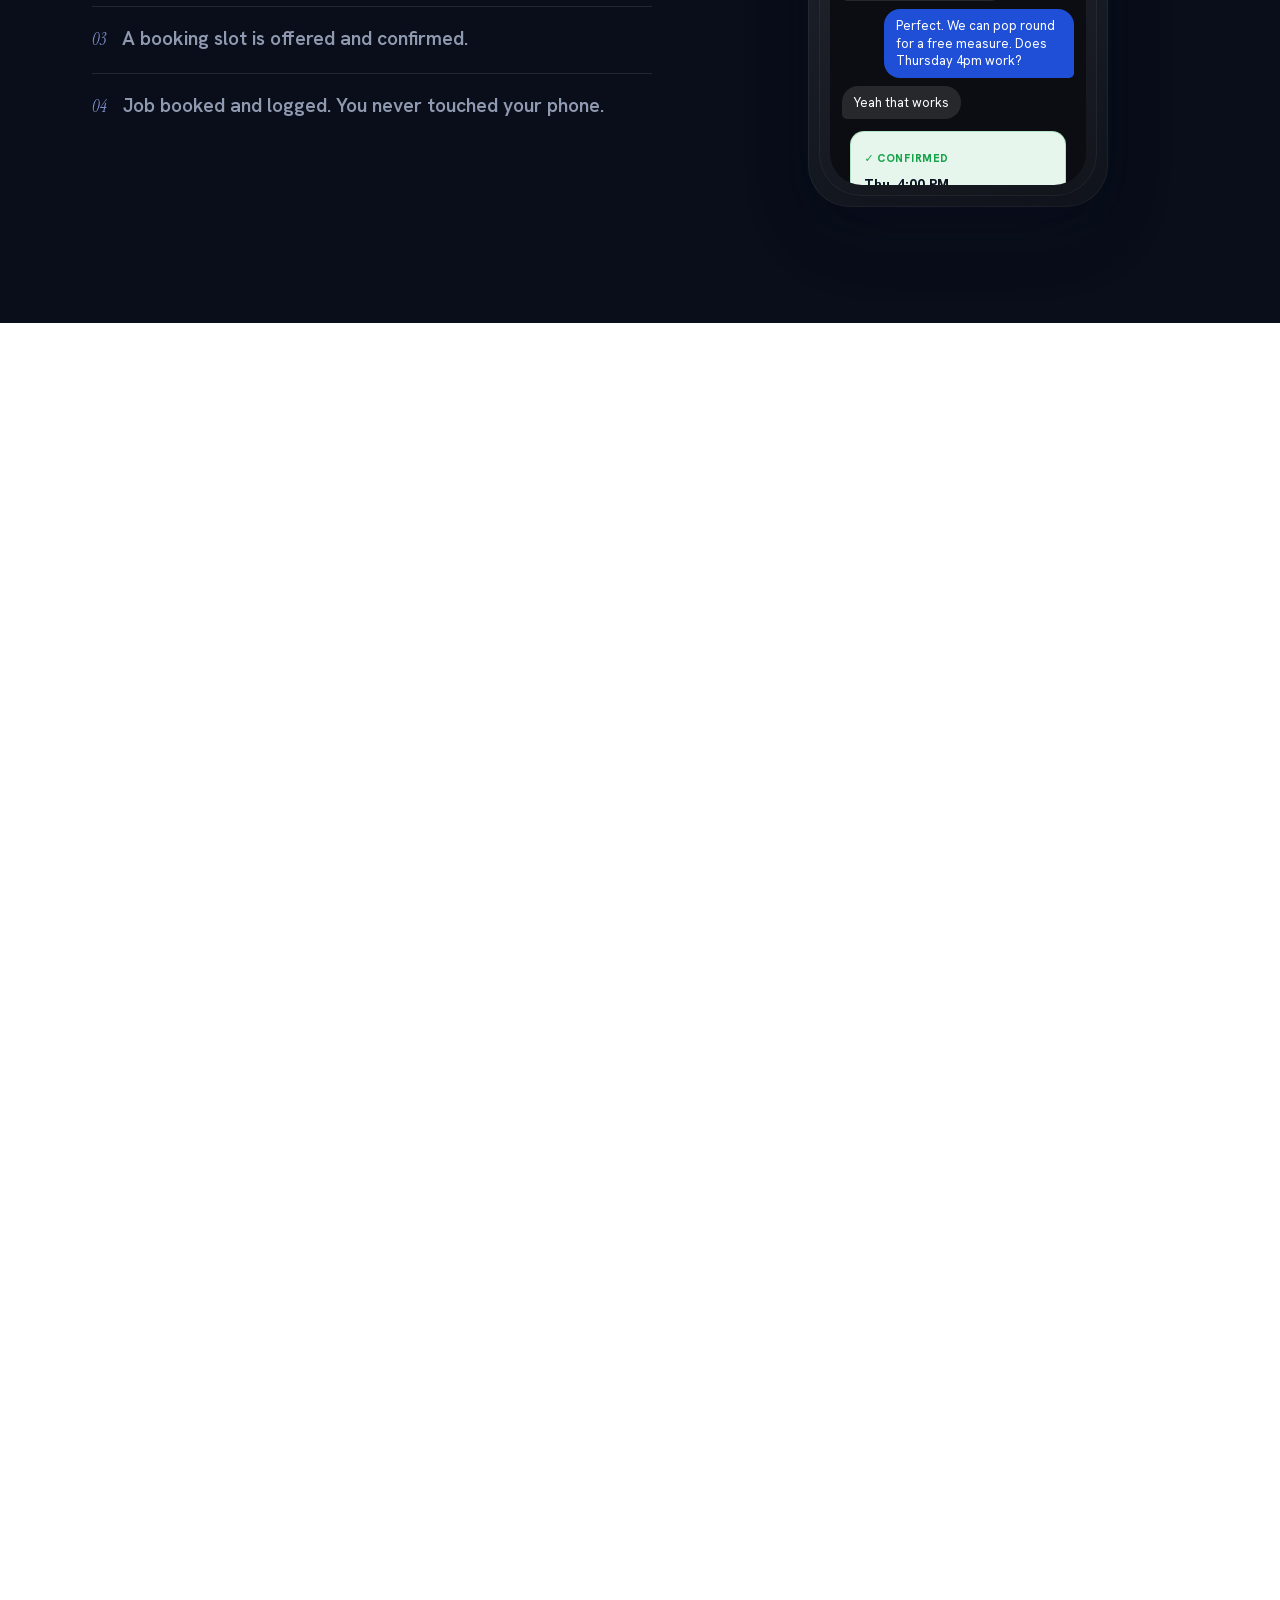
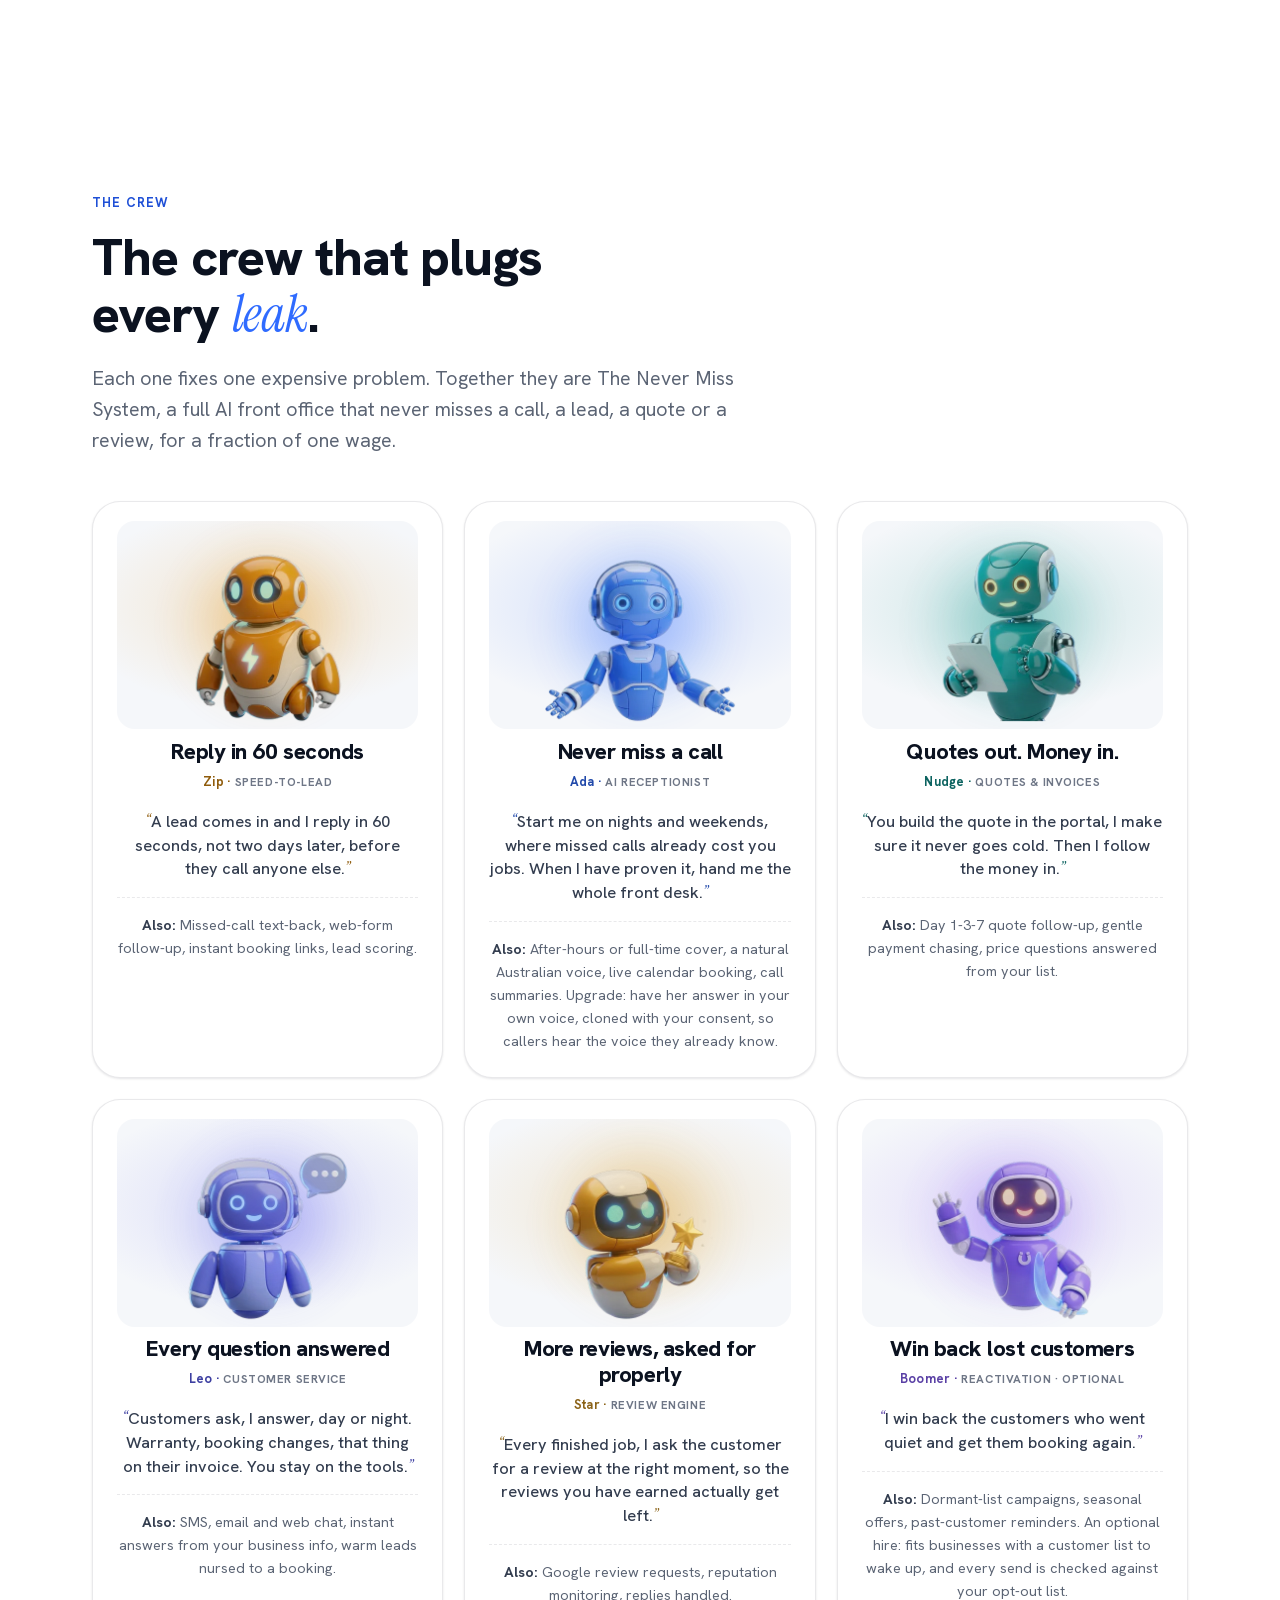
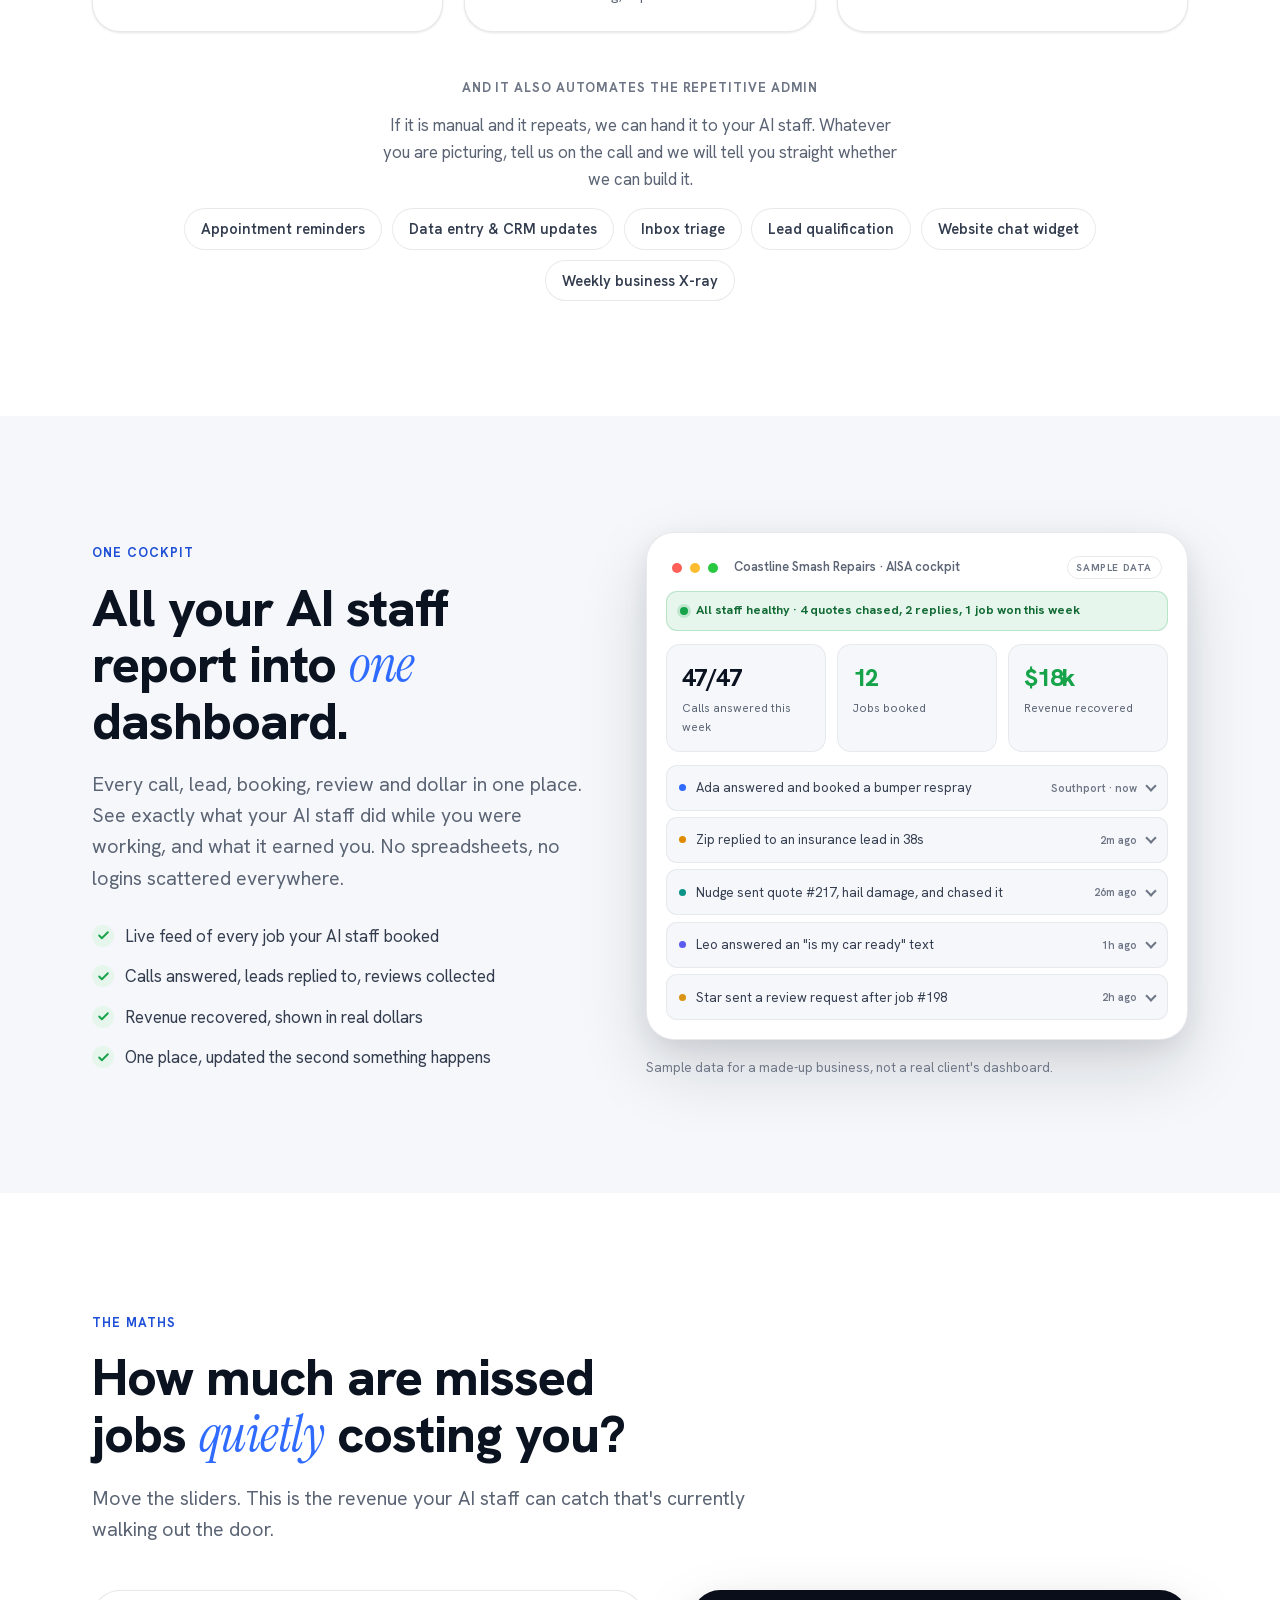
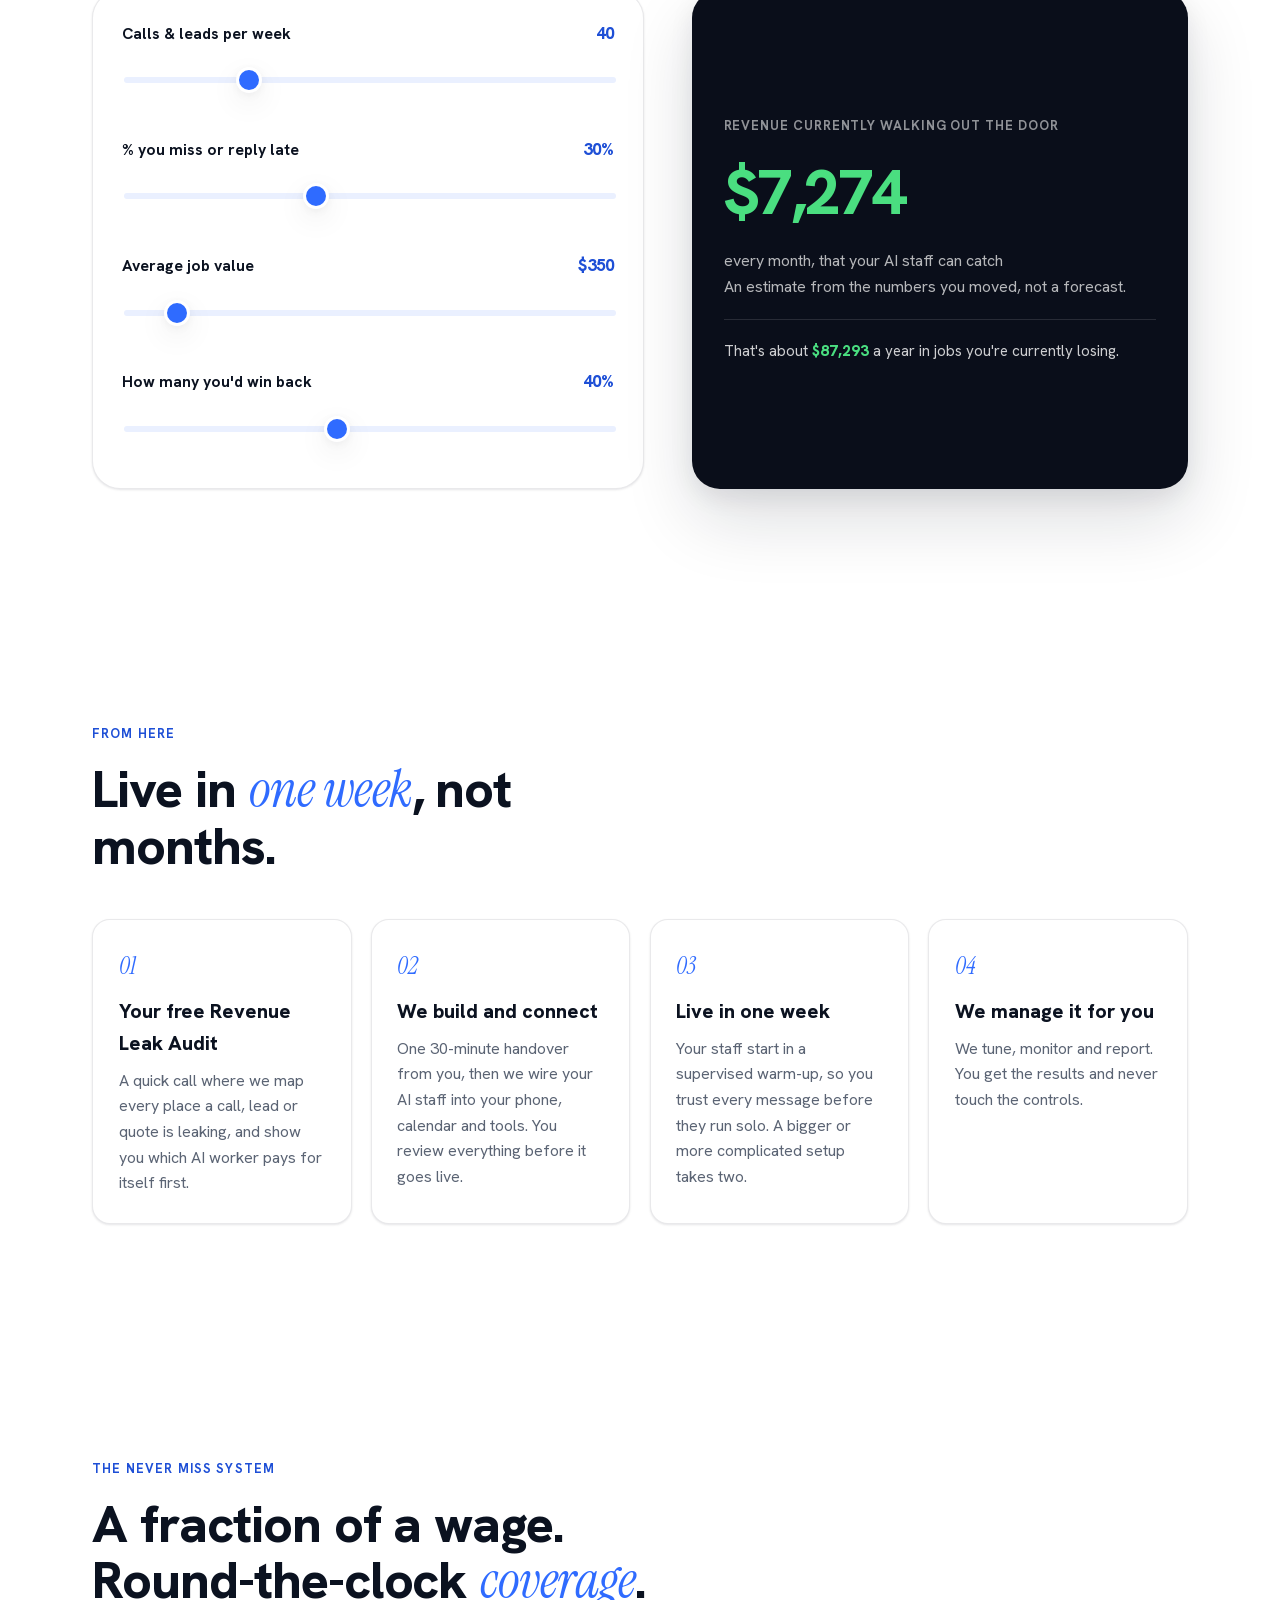
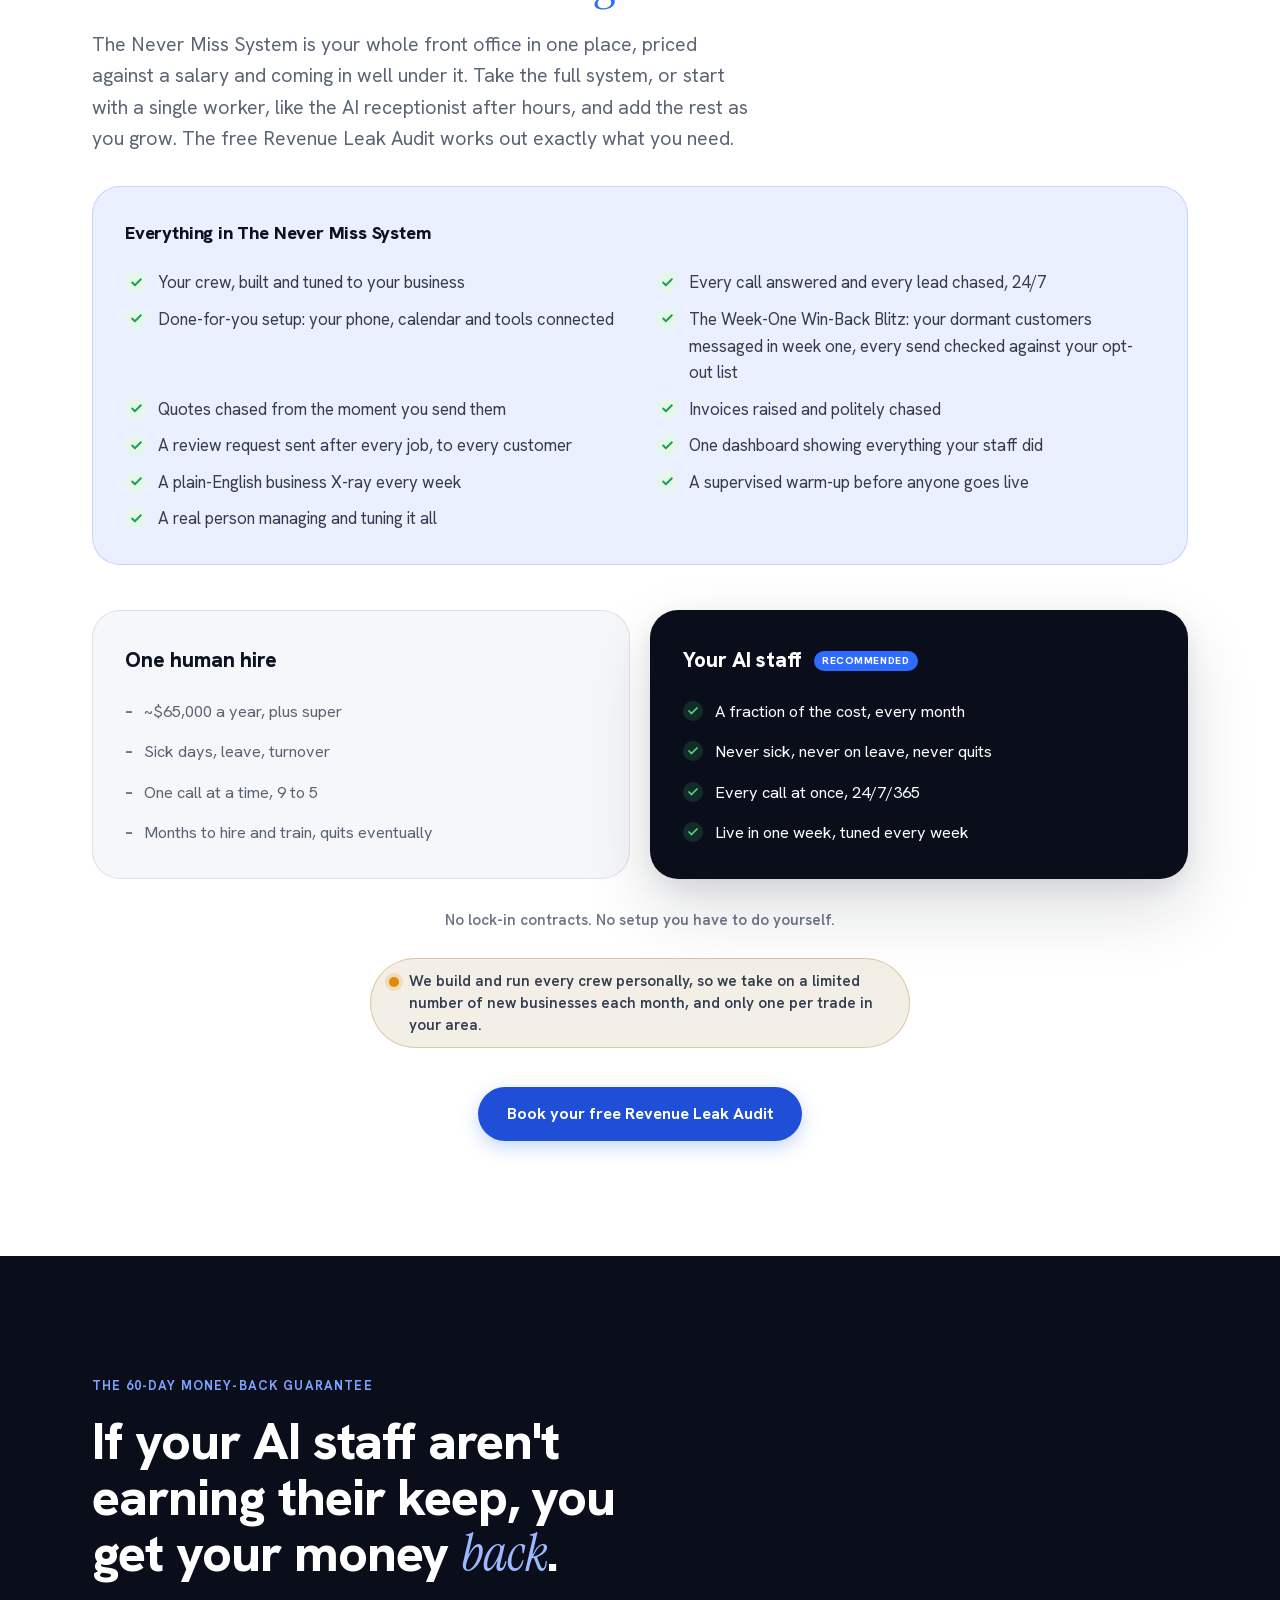
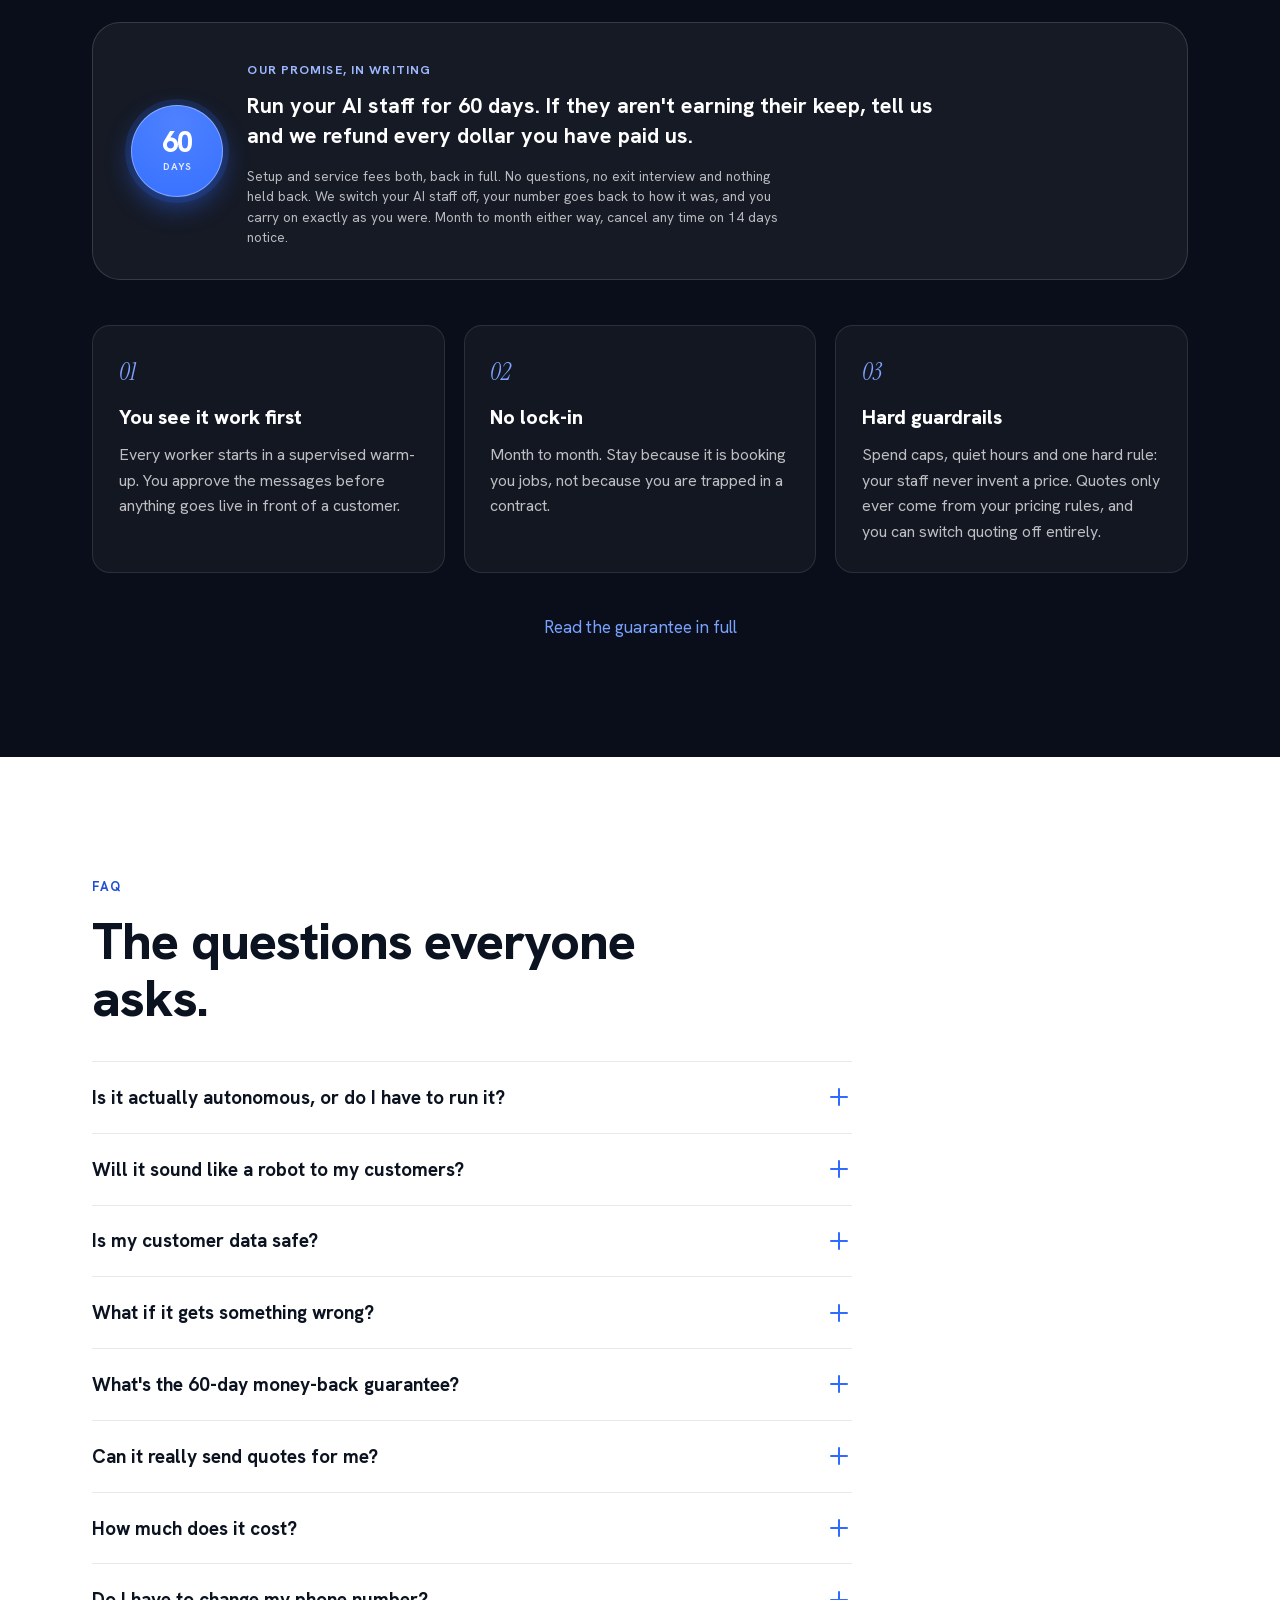
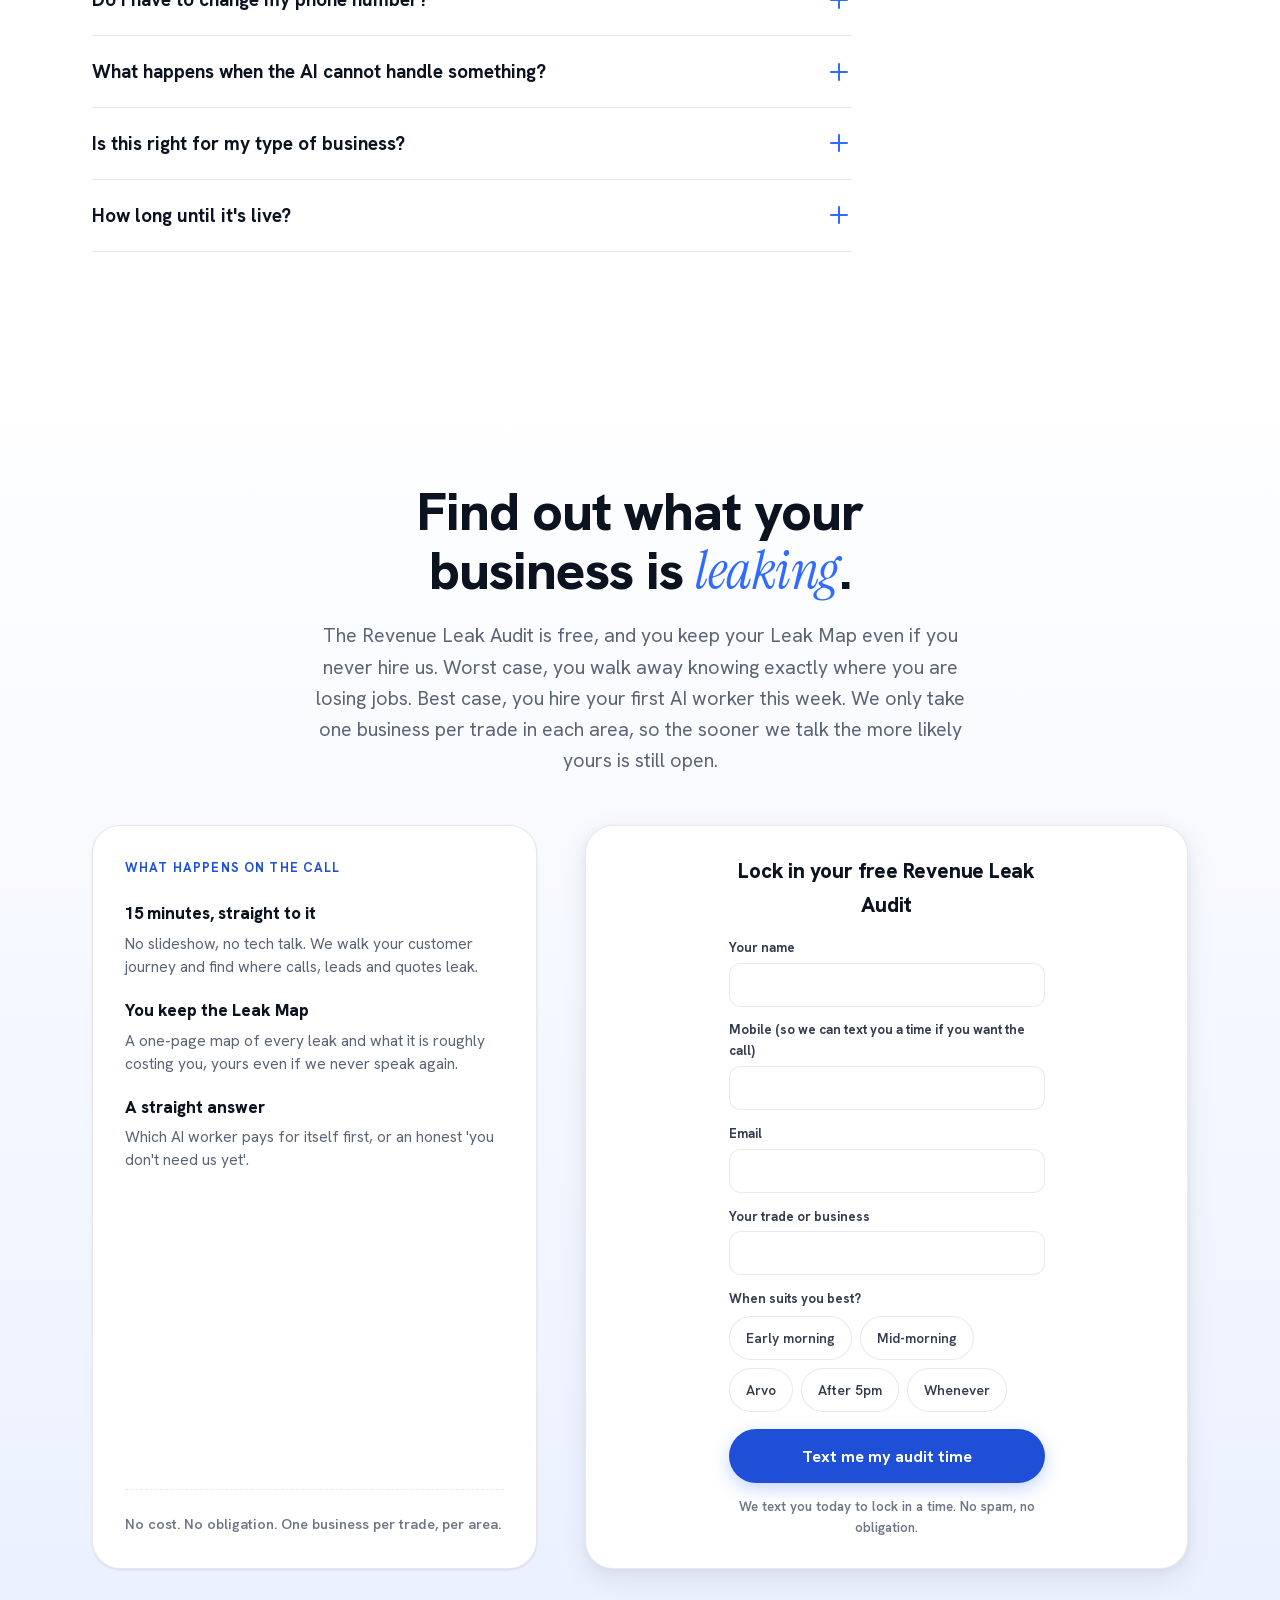
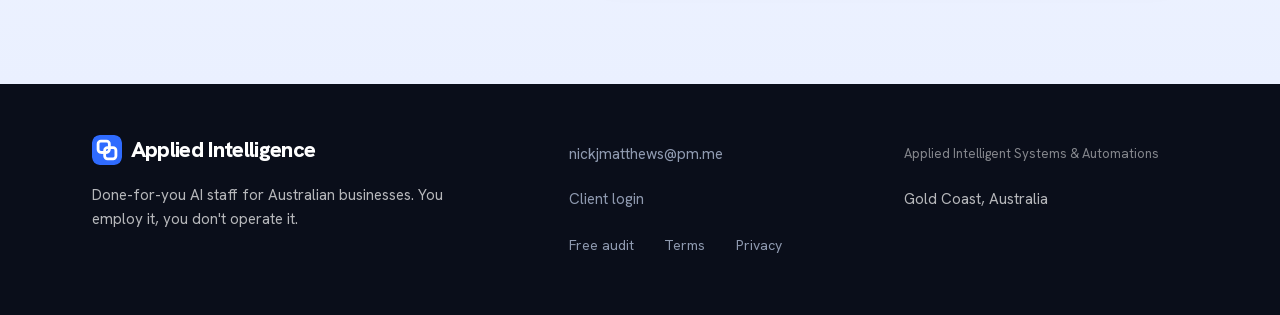
==== commit 73fbea70: "Audit page: question one paints with the page, and it is the first thing on it Paid visitors were le" ====
--- a/index.html
+++ b/index.html
@@ -32,7 +32,7 @@
   <link rel="preload" href="assets/fonts/hanken-grotesk-latin-var.woff2" as="font" type="font/woff2" crossorigin />
   <link rel="preload" href="assets/fonts/instrument-serif-italic-latin.woff2" as="font" type="font/woff2" crossorigin />
 
-  <link rel="stylesheet" href="styles.css?v=20260916c" />
+  <link rel="stylesheet" href="styles.css?v=20260918b" />
 
   <!-- Organisation + site identity. Kept static so it is in the HTML source
        for crawlers that do not run JS. The FAQPage block is injected by
@@ -67,7 +67,7 @@
        script on this site so it never blocks paint. It returns without loading
        anything at all if the browser sends Do Not Track or Global Privacy
        Control. Disclosed in full in privacy.html section 04. -->
-  <script defer src="meta-pixel.js?v=20260916c"></script>
+  <script defer src="meta-pixel.js?v=20260918b"></script>
 </head>
 <body data-page="home">
   <a href="#top" class="skip-link">Skip to main content</a>
@@ -314,7 +314,7 @@
   <script defer src="vendor/gsap.min.js"></script>
   <script defer src="vendor/ScrollTrigger.min.js"></script>
   <!-- data + app -->
-  <script defer src="content.js?v=20260916c"></script>
-  <script defer src="script.js?v=20260916c"></script>
+  <script defer src="content.js?v=20260918b"></script>
+  <script defer src="script.js?v=20260918b"></script>
 </body>
 </html>
--- a/styles.css
+++ b/styles.css
@@ -1257,8 +1257,11 @@
    and is someone going to ring me.
    ------------------------------------------------------------------------- */
 .audit { padding-top: 56px; }          /* clears the fixed bar */
+/* Not sticky any more. Sticky charged every screen of the run for a line that
+   is worth everything in the first second and nothing by question five, and it
+   spent the top of a 620px in-app viewport, which is the only real estate the
+   first tap has. It scrolls away with the rest of the page. */
 .audit-trust {
-  position: sticky; top: 56px; z-index: 80;
   background: var(--accent-soft);
   border-bottom: 1px solid var(--line);
 }
@@ -1297,6 +1300,89 @@
   .audit-trust__line--hook { font-size: .98rem; }
   .audit-trust__sub { font-size: .76rem; }
   .audit-trust__micro { font-size: .69rem; }
+}
+
+/* ---- THE FIRST SCREEN ----------------------------------------------------
+   168 paid visitors landed here and 57% were gone inside three seconds: the
+   first answer sat 316px down a 620px in-app viewport, behind a fixed bar, a
+   sticky strip, a "QUESTION 1 OF 7" label, a progress rail and a build strip
+   counting down to a number nobody had been promised yet. Question one is the
+   only thing this screen is for, so everything that is chrome rather than the
+   question waits for the second tap, where it costs nothing.
+   The state is a class on <main>, set in the HTML so it also holds with JS
+   off, and dropped by audit.js from question two onward (firstScreen()).
+   Budget: the first option's top edge inside 200px at 390x620. */
+/* The hook IS the headline here: it is what the ad promised, and it was the
+   smallest line on the screen. Beats the --hook modifier on specificity, so
+   the ad's hook and the default name are sized the same. */
+.audit.is-first-screen .audit-trust__line {
+  padding: .5rem 0 .08rem;
+  font-size: clamp(1.3rem, 5.4vw, 1.7rem); font-weight: 800; line-height: 1.16;
+  letter-spacing: -.02em; text-transform: none;
+}
+/* One line under the hook, and it is the one the ads make: a number, and when
+   it arrives. The promise line and the micro line come back on question two. */
+.audit-trust__tap { display: none; }
+.audit.is-first-screen .audit-trust__tap {
+  display: flex; align-items: center; gap: .45rem; flex-wrap: wrap;
+  margin: 0; padding: 0 0 .4rem;
+  font-size: .84rem; font-weight: 700; line-height: 1.3; color: var(--accent-ink);
+}
+/* The empty counter. The ads sell a number and the first screen had nothing on
+   it shaped like one, so this is the live counter's own language (ink panel,
+   green tabular figures) with the figure still to come. It is never filled in
+   place: the real counter takes over inside the panel from the fifth tap. */
+.audit-tapchip {
+  flex: none; display: inline-block;
+  padding: .12rem .42rem; border-radius: 6px;
+  background: var(--bg-ink); color: #4ade80;
+  font-size: .78rem; font-weight: 800; letter-spacing: .01em;
+  font-variant-numeric: tabular-nums;
+}
+.audit.is-first-screen .audit-trust__sub,
+.audit.is-first-screen .audit-trust__micro { display: none; }
+.audit.is-first-screen .audit-stage { padding-top: .45rem; }
+/* The panel's chrome, hidden rather than unbuilt: audit.js still constructs the
+   rail, the build strip and the meter, so nothing moves when they return.
+   A counter that has already landed survives a trip BACK to question one. */
+.audit-panel.is-first .audit-rail,
+.audit-panel.is-first .audit-build,
+.audit-panel.is-first .audit-meter:not(.is-live) { display: none; }
+.audit-panel.is-first .audit-q { margin-top: 0; }
+/* The help line is a second reading task in front of the first tap. */
+.audit-panel.is-first .audit-qi__help { display: none; }
+/* One step under the hook, and wider, so the question wraps in two lines
+   rather than three. */
+.audit-panel.is-first .audit-qi__title {
+  font-size: clamp(1.1rem, 4.3vw, 1.45rem); max-width: 30ch;
+}
+/* Four plain tappable buttons. The radio circles made question one read as a
+   form, which is the one thing every ad here promises it is not. */
+.audit-panel.is-first .qopt__tick { display: none; }
+.audit-panel.is-first .qopt { gap: 0; min-height: 54px; }
+.audit-panel.is-first .audit-opts { margin-top: .7rem; }
+.audit-panel.is-first .audit-qi__micro { margin-top: .6rem; }
+/* A resumed tab is past question one, so the static screen waits rather than
+   flashing (audit.html reads the same store audit.js does). visibility, not
+   display: the box stays exactly where their own screen is about to land. */
+.audit-panel.is-waiting { visibility: hidden; }
+/* Question one is real markup now, not a placeholder, so the stage stops
+   reserving 520px of nothing under it. At 390x844 that reserve left a dead
+   third of the screen between the last option and the writing below it. */
+.audit.is-first-screen .audit-stage__mount { min-height: 0; }
+/* The no-JS line sits inside the question now, in front of the four buttons it
+   is about to tell you are dead. Smaller than the standalone block it replaces:
+   it is a note above the question, not a section of the page. */
+.audit-noscript--q {
+  margin: .5rem 0 0; padding: .55rem .7rem;
+  font-size: .86rem; line-height: 1.4;
+}
+/* On the narrowest phones the hook is the line that wraps, and a second line
+   of headline costs more than a point of type. */
+@media (max-width: 360px) {
+  .audit.is-first-screen .audit-trust__line { font-size: 1.14rem; padding-top: .42rem; }
+  .audit.is-first-screen .audit-trust__tap { font-size: .8rem; }
+  .audit-panel.is-first .audit-qi__title { font-size: 1.06rem; }
 }
 
 /* ---- The honesty block (was the hero, now below the instrument) ---------- */
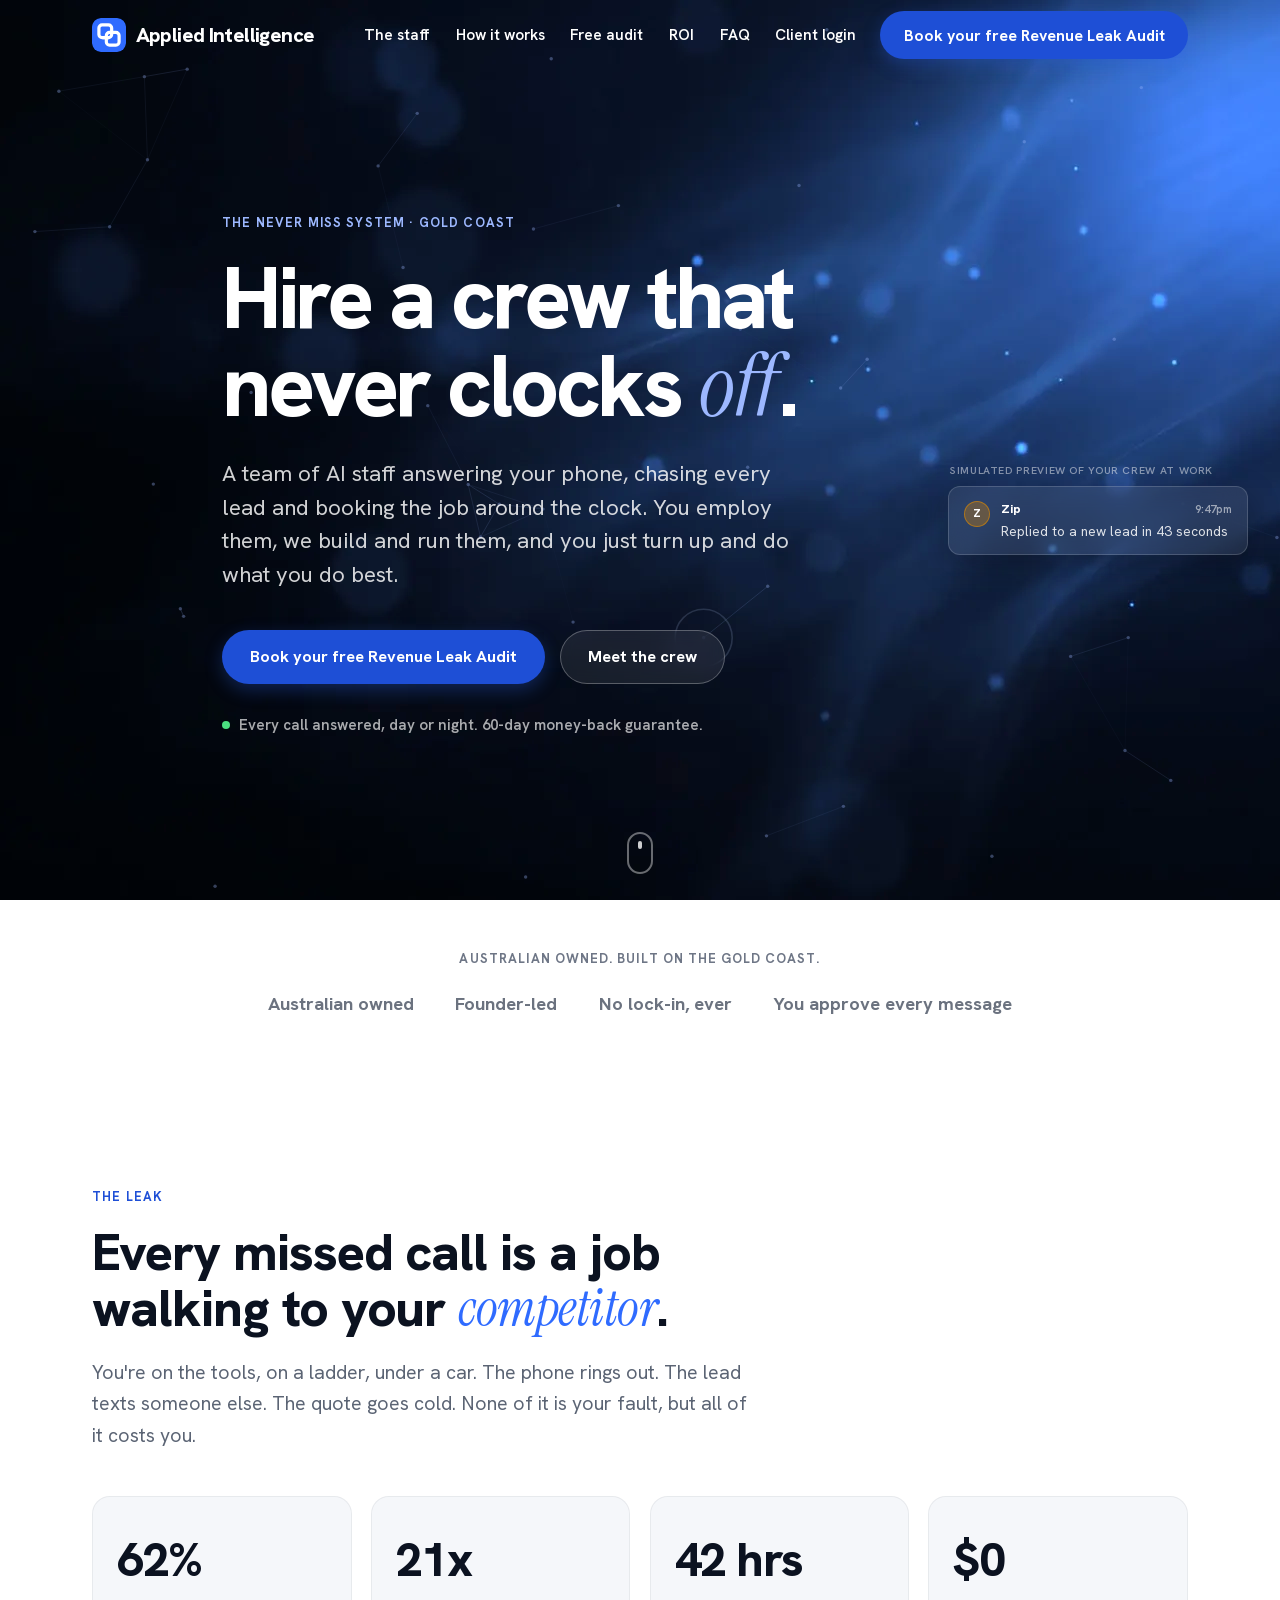
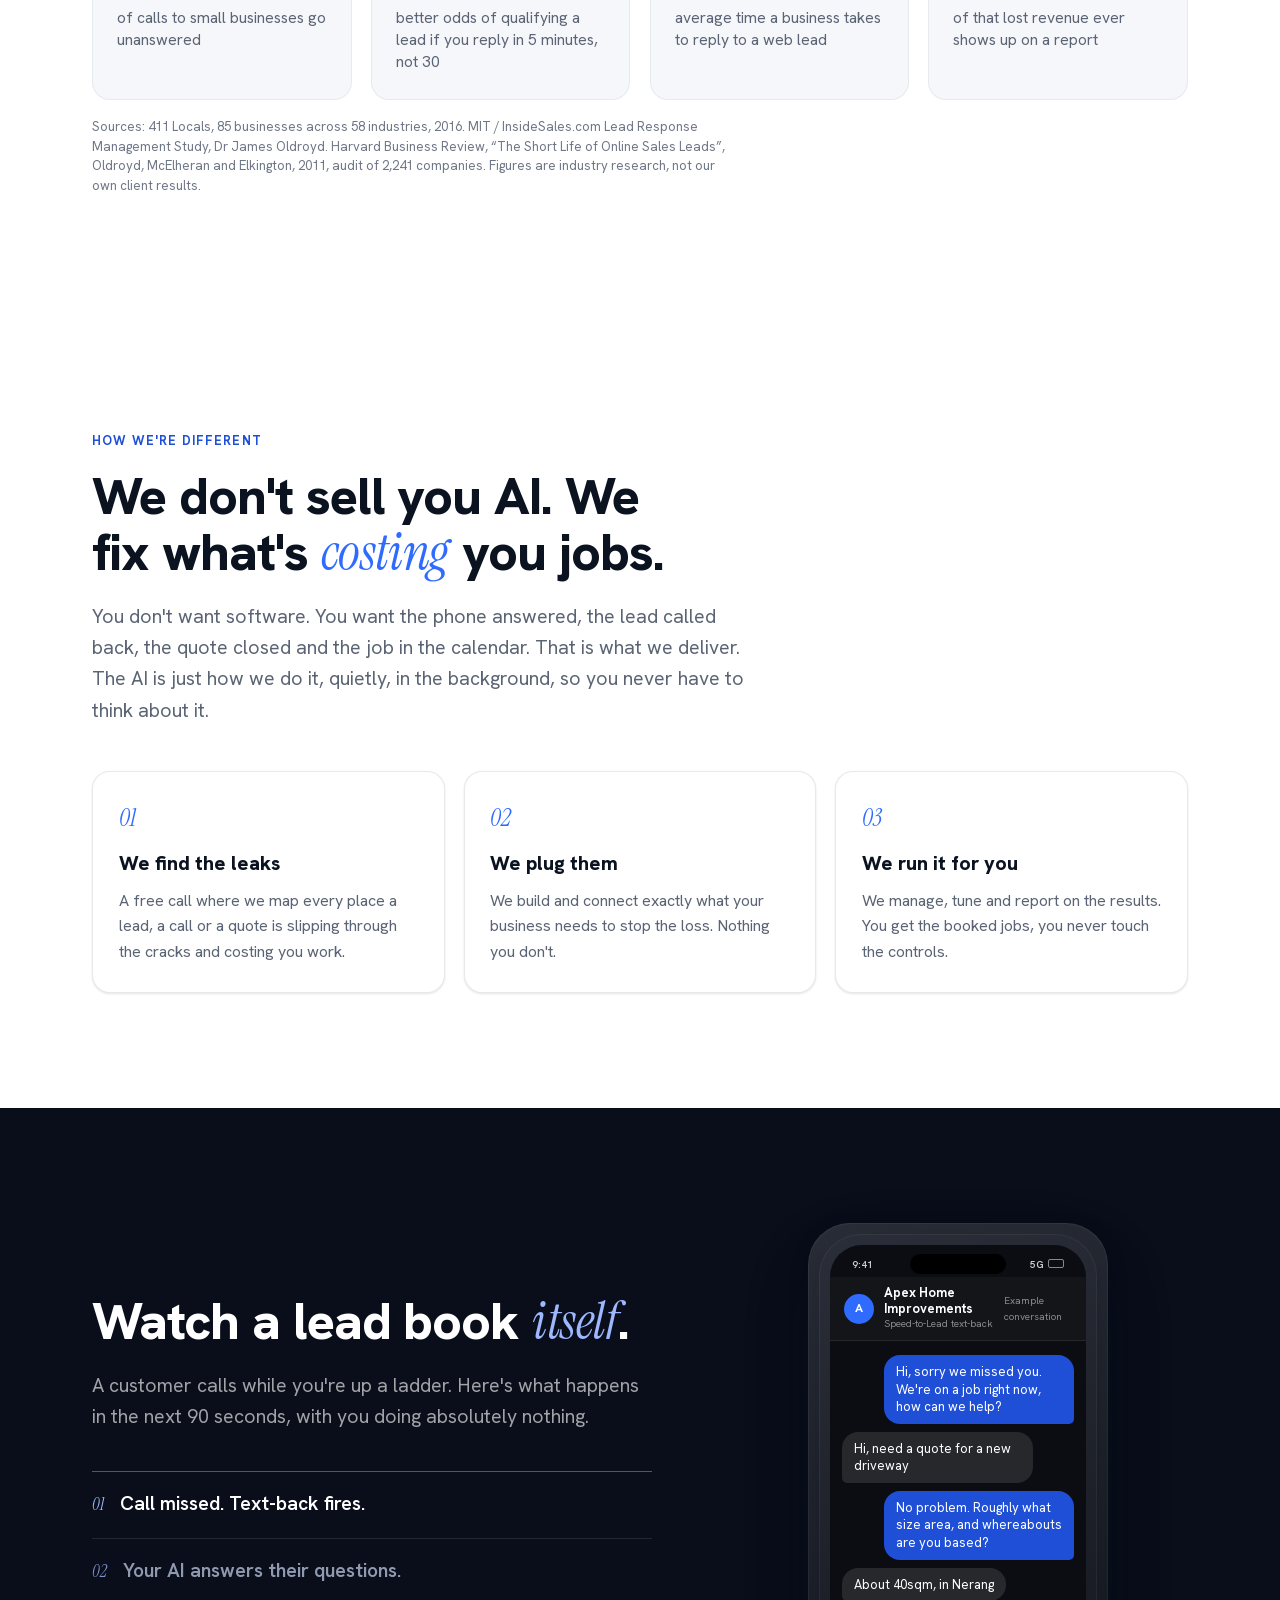
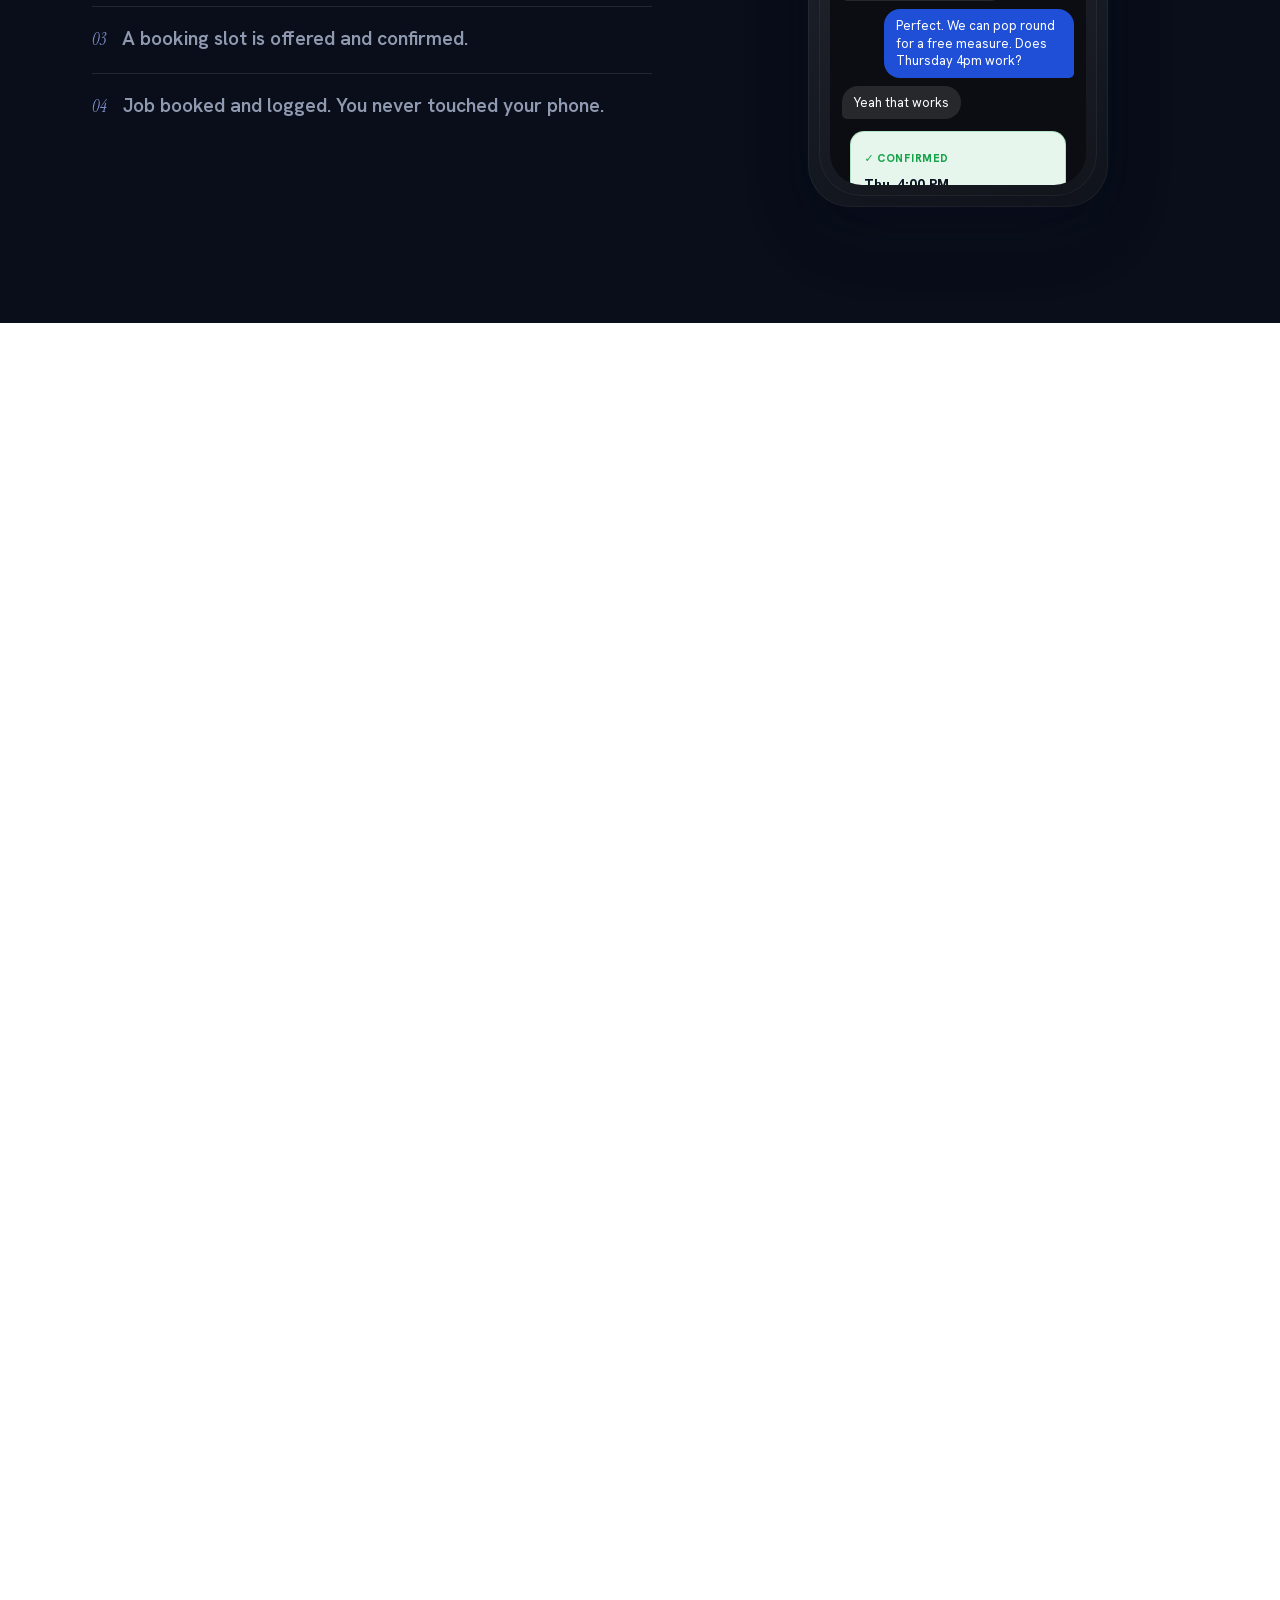
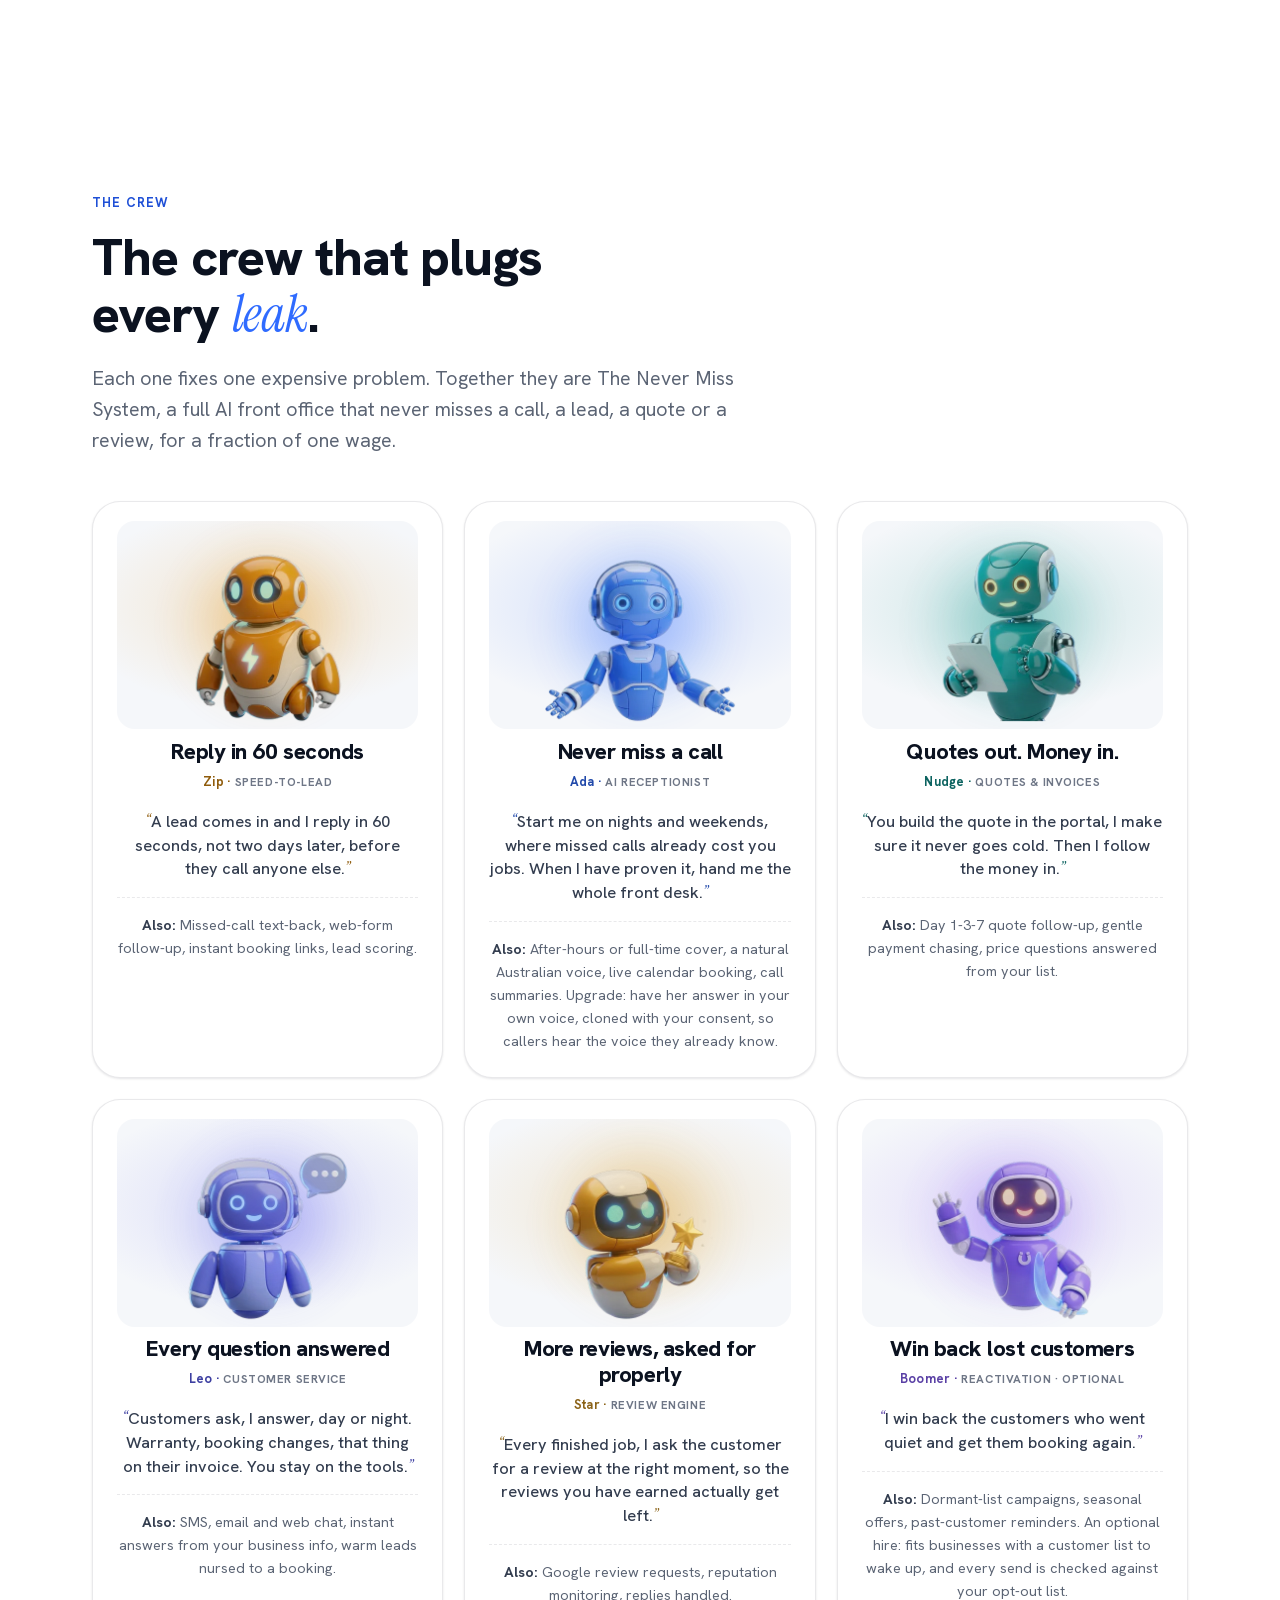
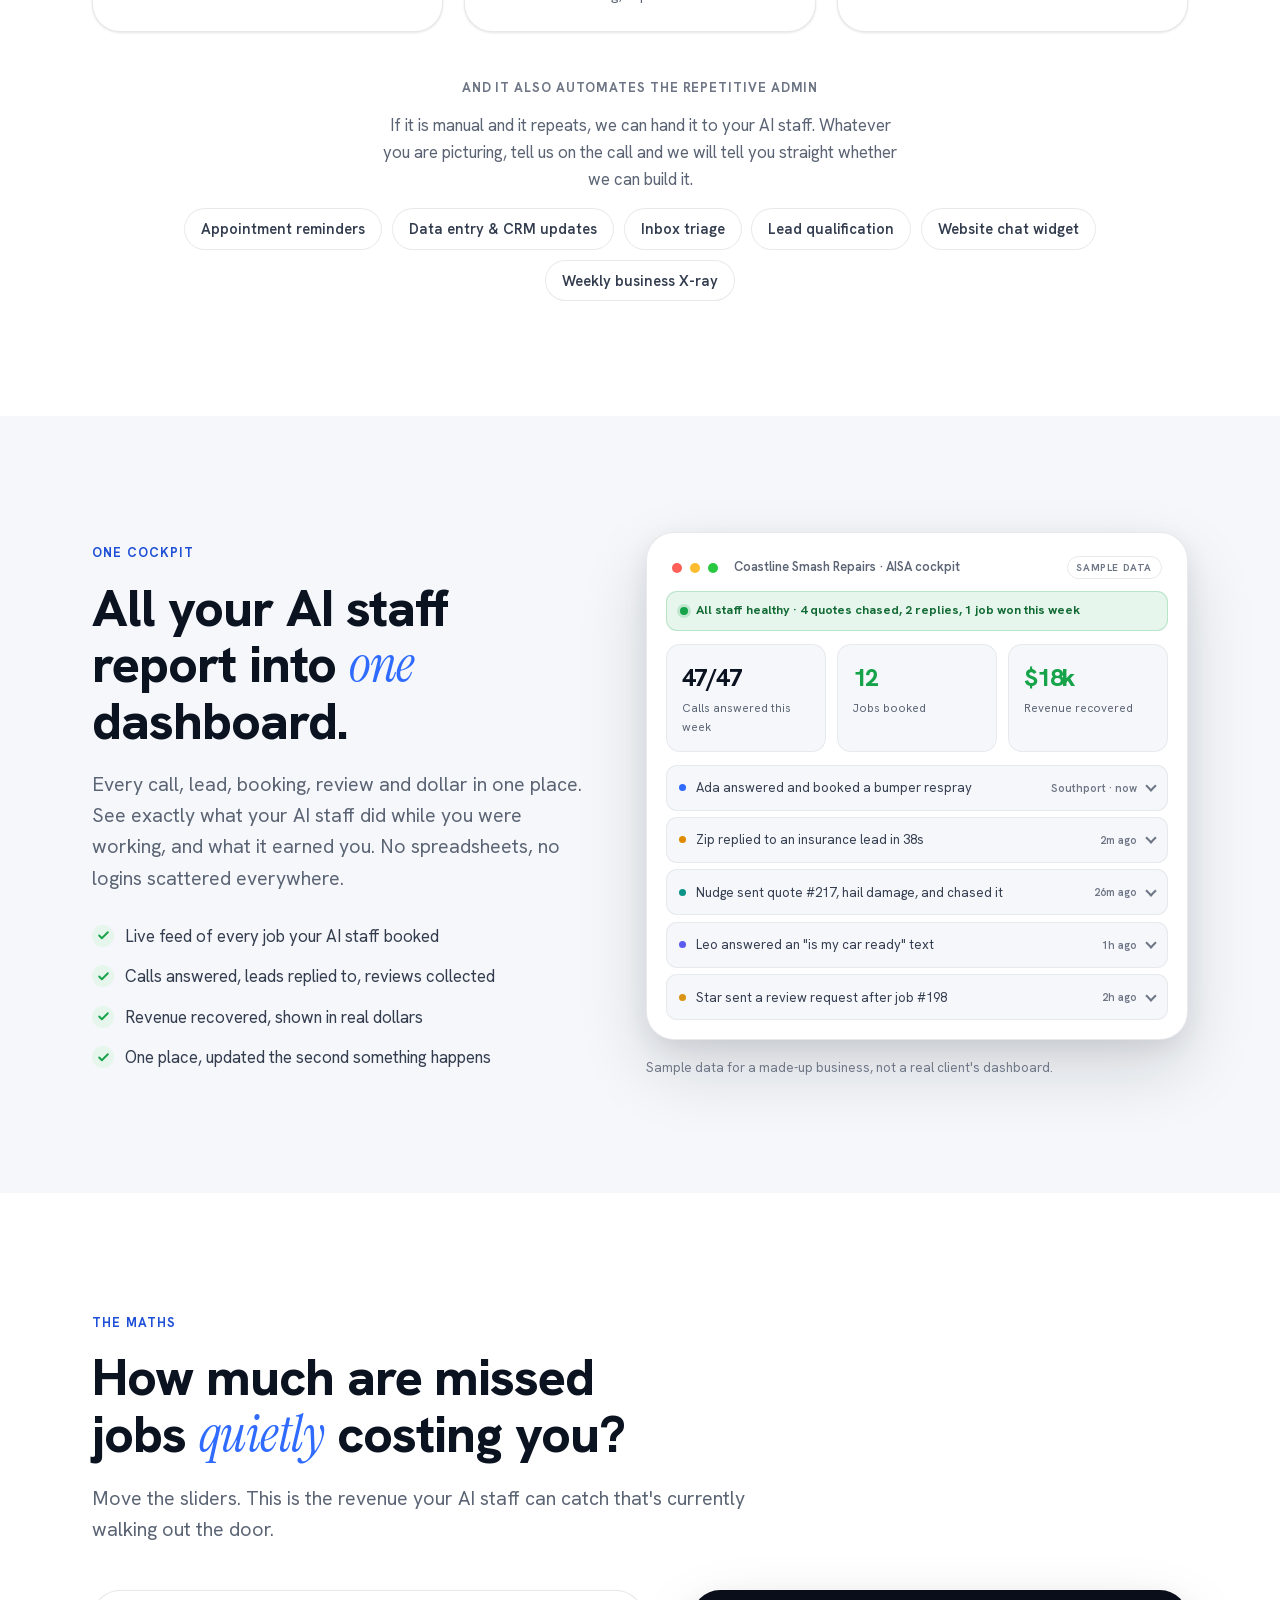
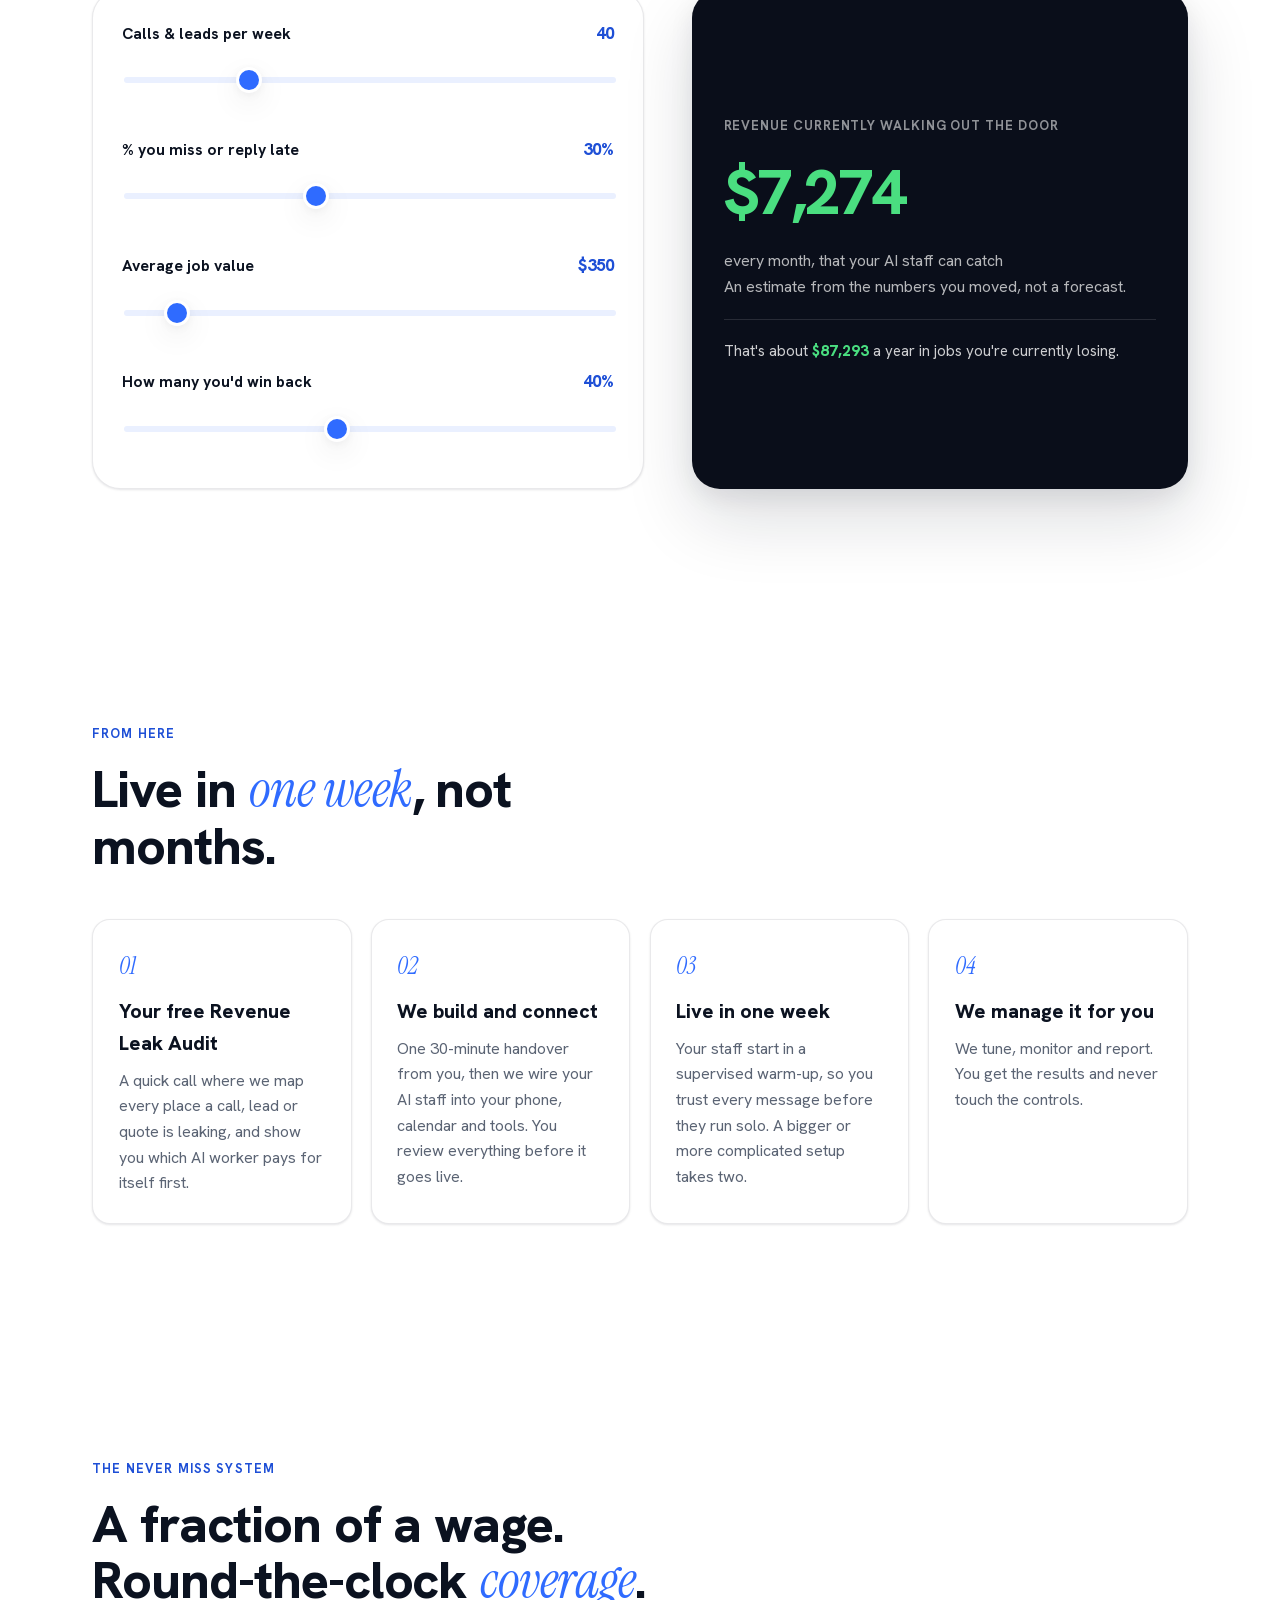
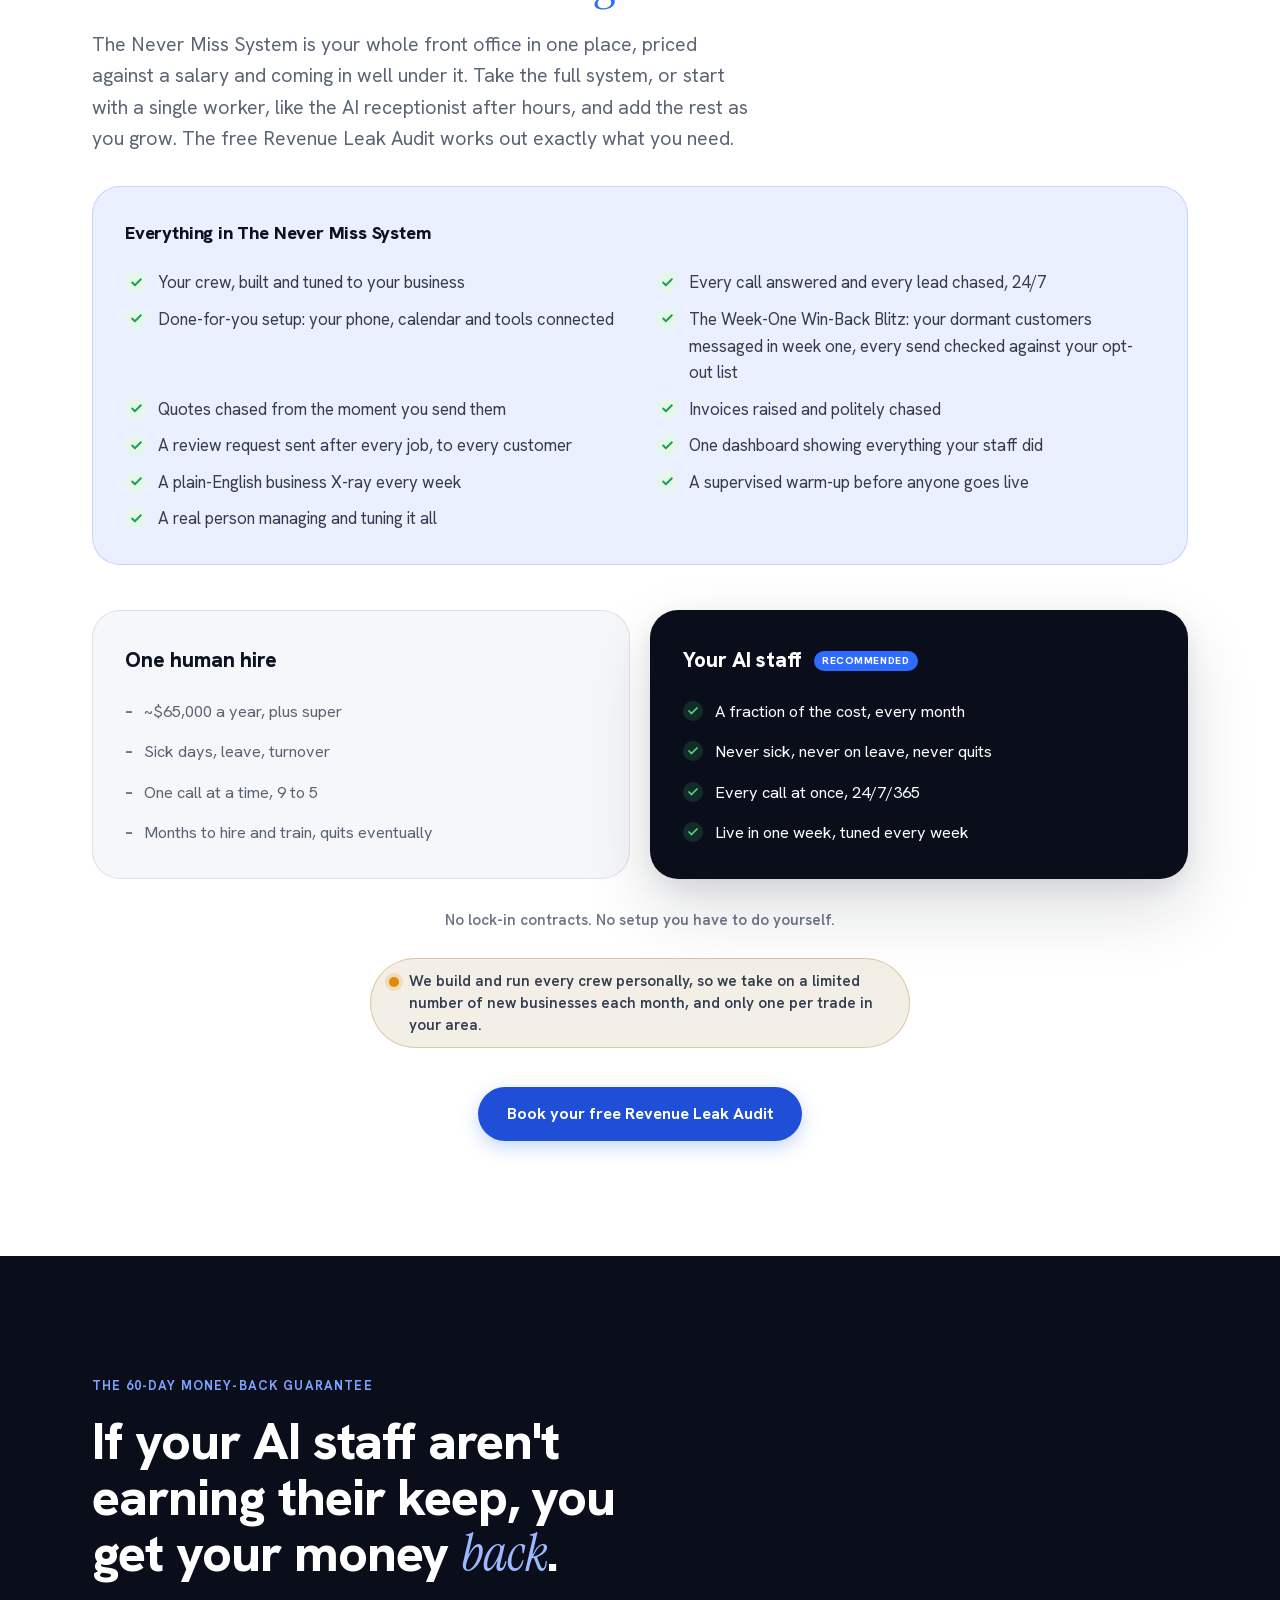
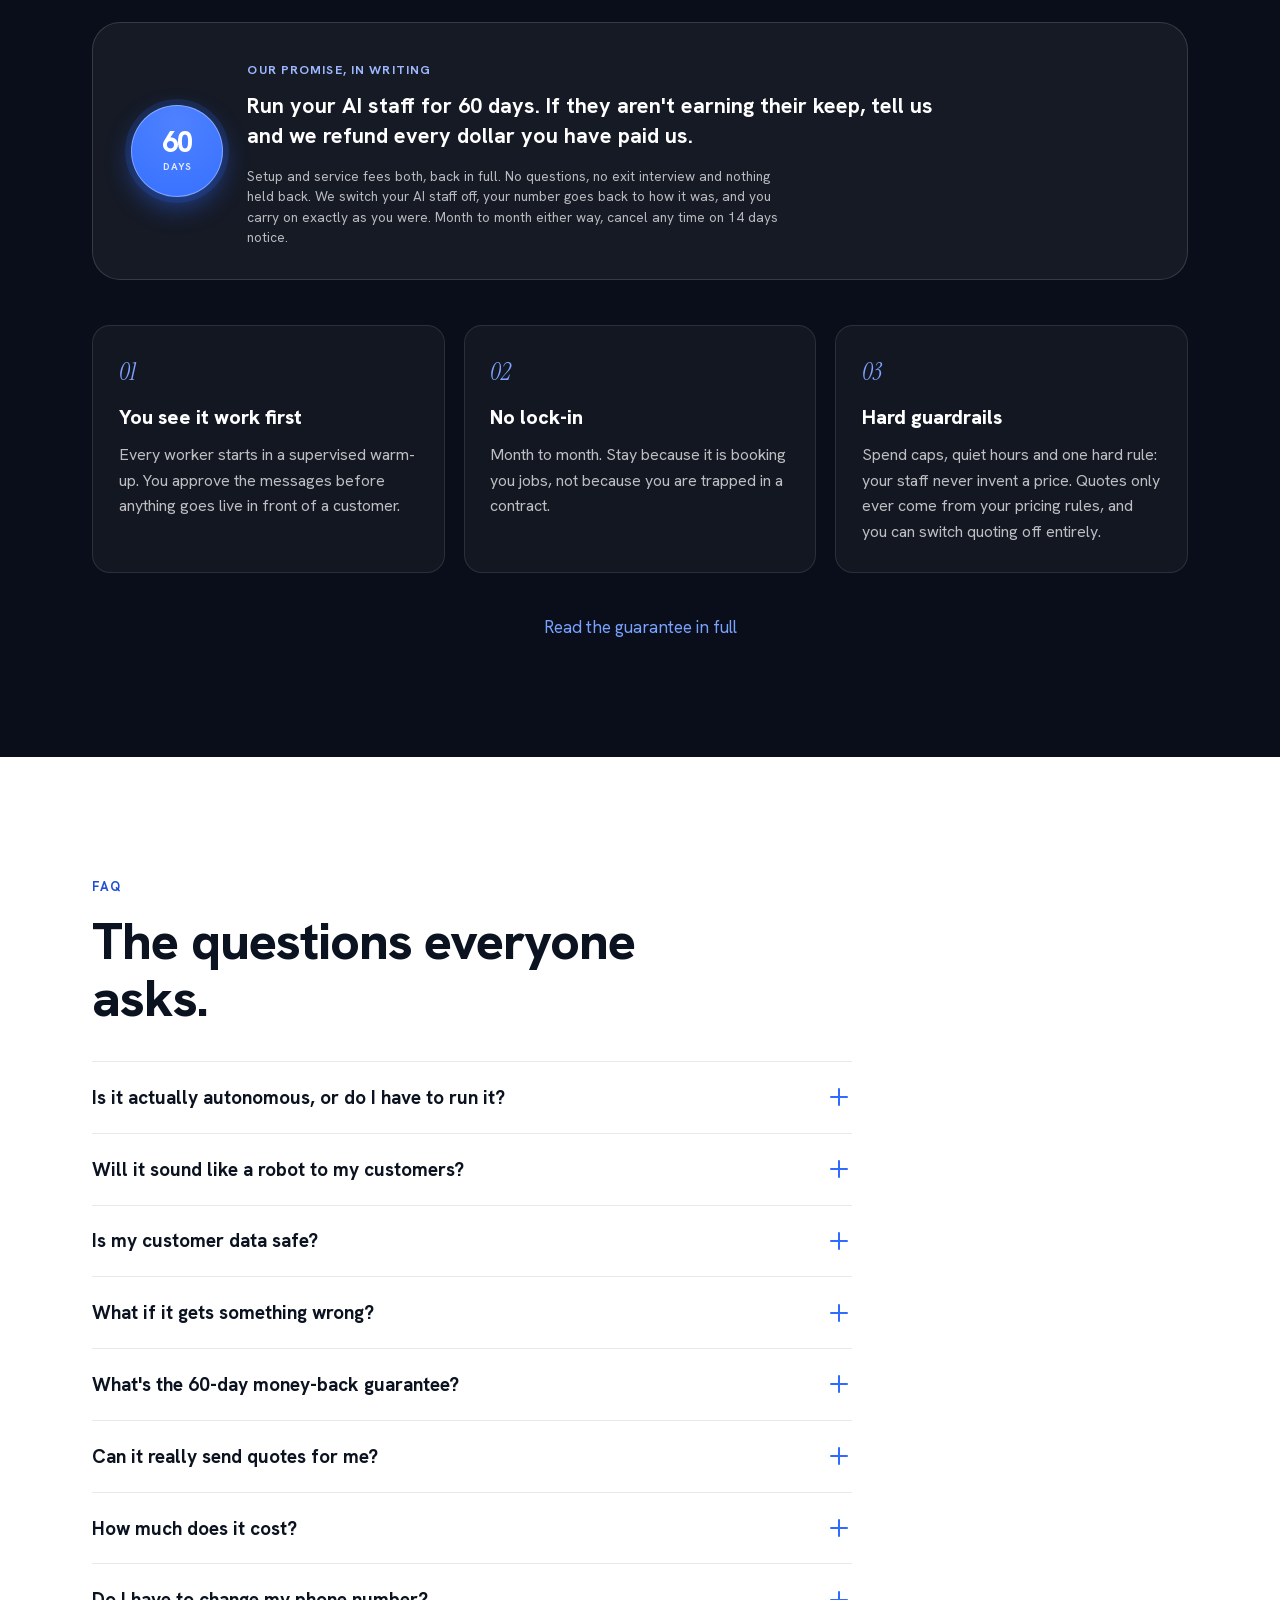
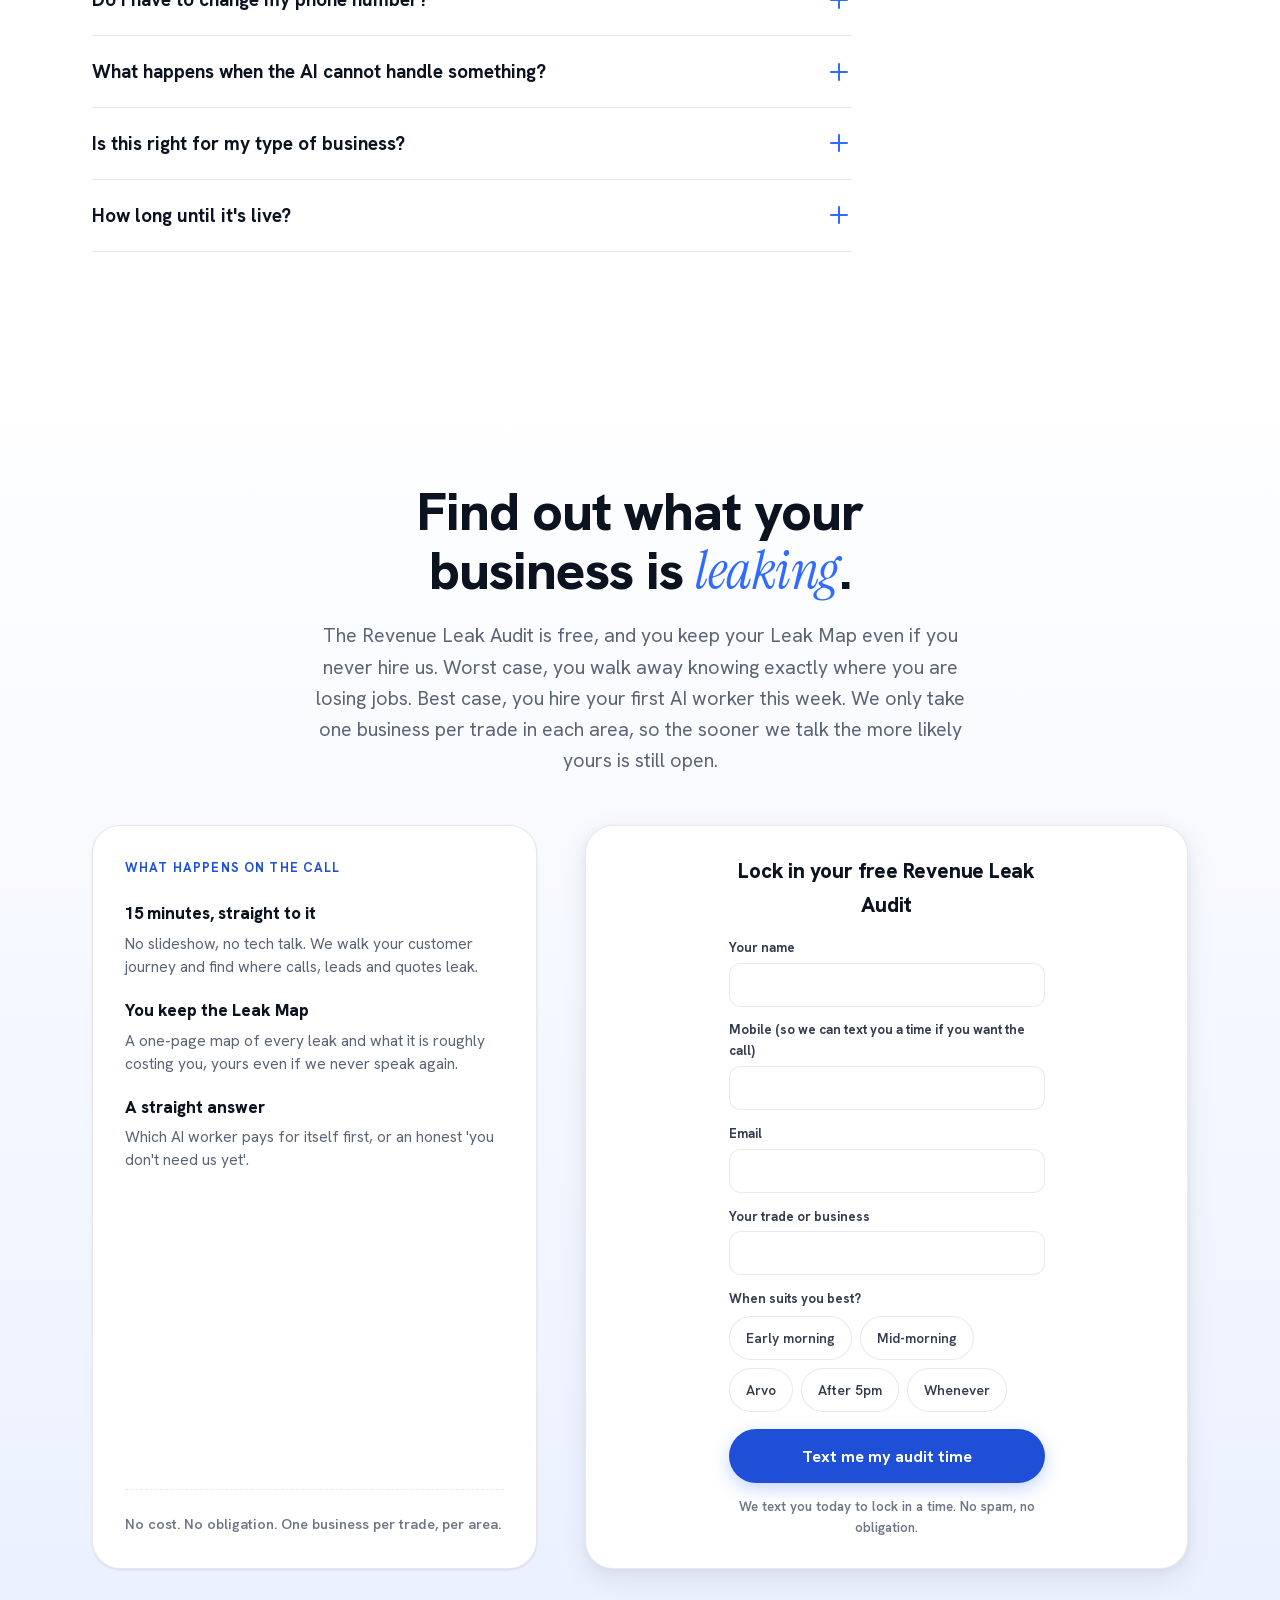
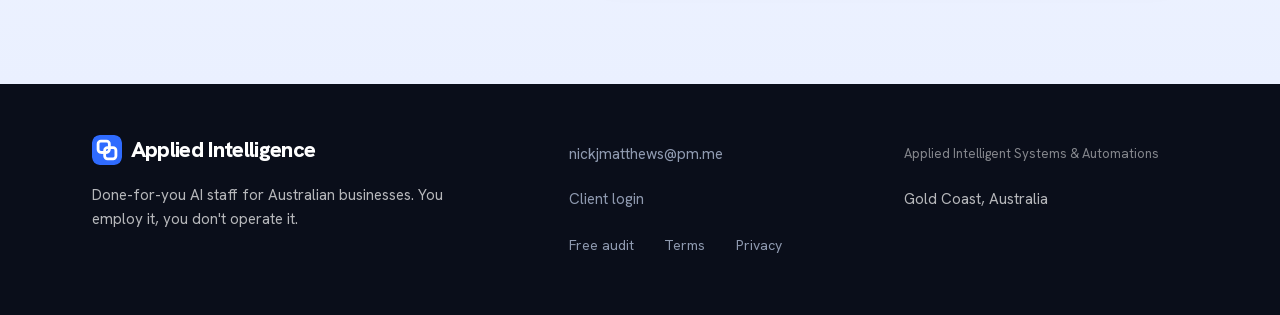
==== commit 5697219e: "Audit page: missed calls are asked by the day, and every question reports in The page half of backen" ====
--- a/index.html
+++ b/index.html
@@ -32,7 +32,7 @@
   <link rel="preload" href="assets/fonts/hanken-grotesk-latin-var.woff2" as="font" type="font/woff2" crossorigin />
   <link rel="preload" href="assets/fonts/instrument-serif-italic-latin.woff2" as="font" type="font/woff2" crossorigin />
 
-  <link rel="stylesheet" href="styles.css?v=20260918b" />
+  <link rel="stylesheet" href="styles.css?v=20260919a" />
 
   <!-- Organisation + site identity. Kept static so it is in the HTML source
        for crawlers that do not run JS. The FAQPage block is injected by
@@ -67,7 +67,7 @@
        script on this site so it never blocks paint. It returns without loading
        anything at all if the browser sends Do Not Track or Global Privacy
        Control. Disclosed in full in privacy.html section 04. -->
-  <script defer src="meta-pixel.js?v=20260918b"></script>
+  <script defer src="meta-pixel.js?v=20260919a"></script>
 </head>
 <body data-page="home">
   <a href="#top" class="skip-link">Skip to main content</a>
@@ -314,7 +314,7 @@
   <script defer src="vendor/gsap.min.js"></script>
   <script defer src="vendor/ScrollTrigger.min.js"></script>
   <!-- data + app -->
-  <script defer src="content.js?v=20260918b"></script>
-  <script defer src="script.js?v=20260918b"></script>
+  <script defer src="content.js?v=20260919a"></script>
+  <script defer src="script.js?v=20260919a"></script>
 </body>
 </html>
--- a/styles.css
+++ b/styles.css
@@ -1362,6 +1362,14 @@
 .audit-panel.is-first .qopt { gap: 0; min-height: 54px; }
 .audit-panel.is-first .audit-opts { margin-top: .7rem; }
 .audit-panel.is-first .audit-qi__micro { margin-top: .6rem; }
+/* ---- Dense questions ----------------------------------------------------
+   A question with six answers is a different shape to one with four. On a
+   620px phone the standard 58px button and .5rem gap put the sixth option
+   below the fold, and an option nobody can see is an answer nobody gives.
+   Driven by `dense` on the question in content.js, never by counting options:
+   question one has to keep its roomy buttons whatever happens to it. */
+.audit-qi.is-dense .audit-opts { gap: .4rem; margin-top: .6rem; }
+.audit-qi.is-dense .qopt { min-height: 48px; padding: .55rem .9rem; }
 /* A resumed tab is past question one, so the static screen waits rather than
    flashing (audit.html reads the same store audit.js does). visibility, not
    display: the box stays exactly where their own screen is about to land. */
@@ -1383,6 +1391,10 @@
   .audit.is-first-screen .audit-trust__line { font-size: 1.14rem; padding-top: .42rem; }
   .audit.is-first-screen .audit-trust__tap { font-size: .8rem; }
   .audit-panel.is-first .audit-qi__title { font-size: 1.06rem; }
+  /* The narrowest phones: the answers win the argument over the help line,
+     which only ever repeats what the options already say. */
+  .audit-qi.is-dense .qopt { min-height: 42px; }
+  .audit-qi.is-dense .audit-qi__help { display: none; }
 }
 
 /* ---- The honesty block (was the hero, now below the instrument) ---------- */
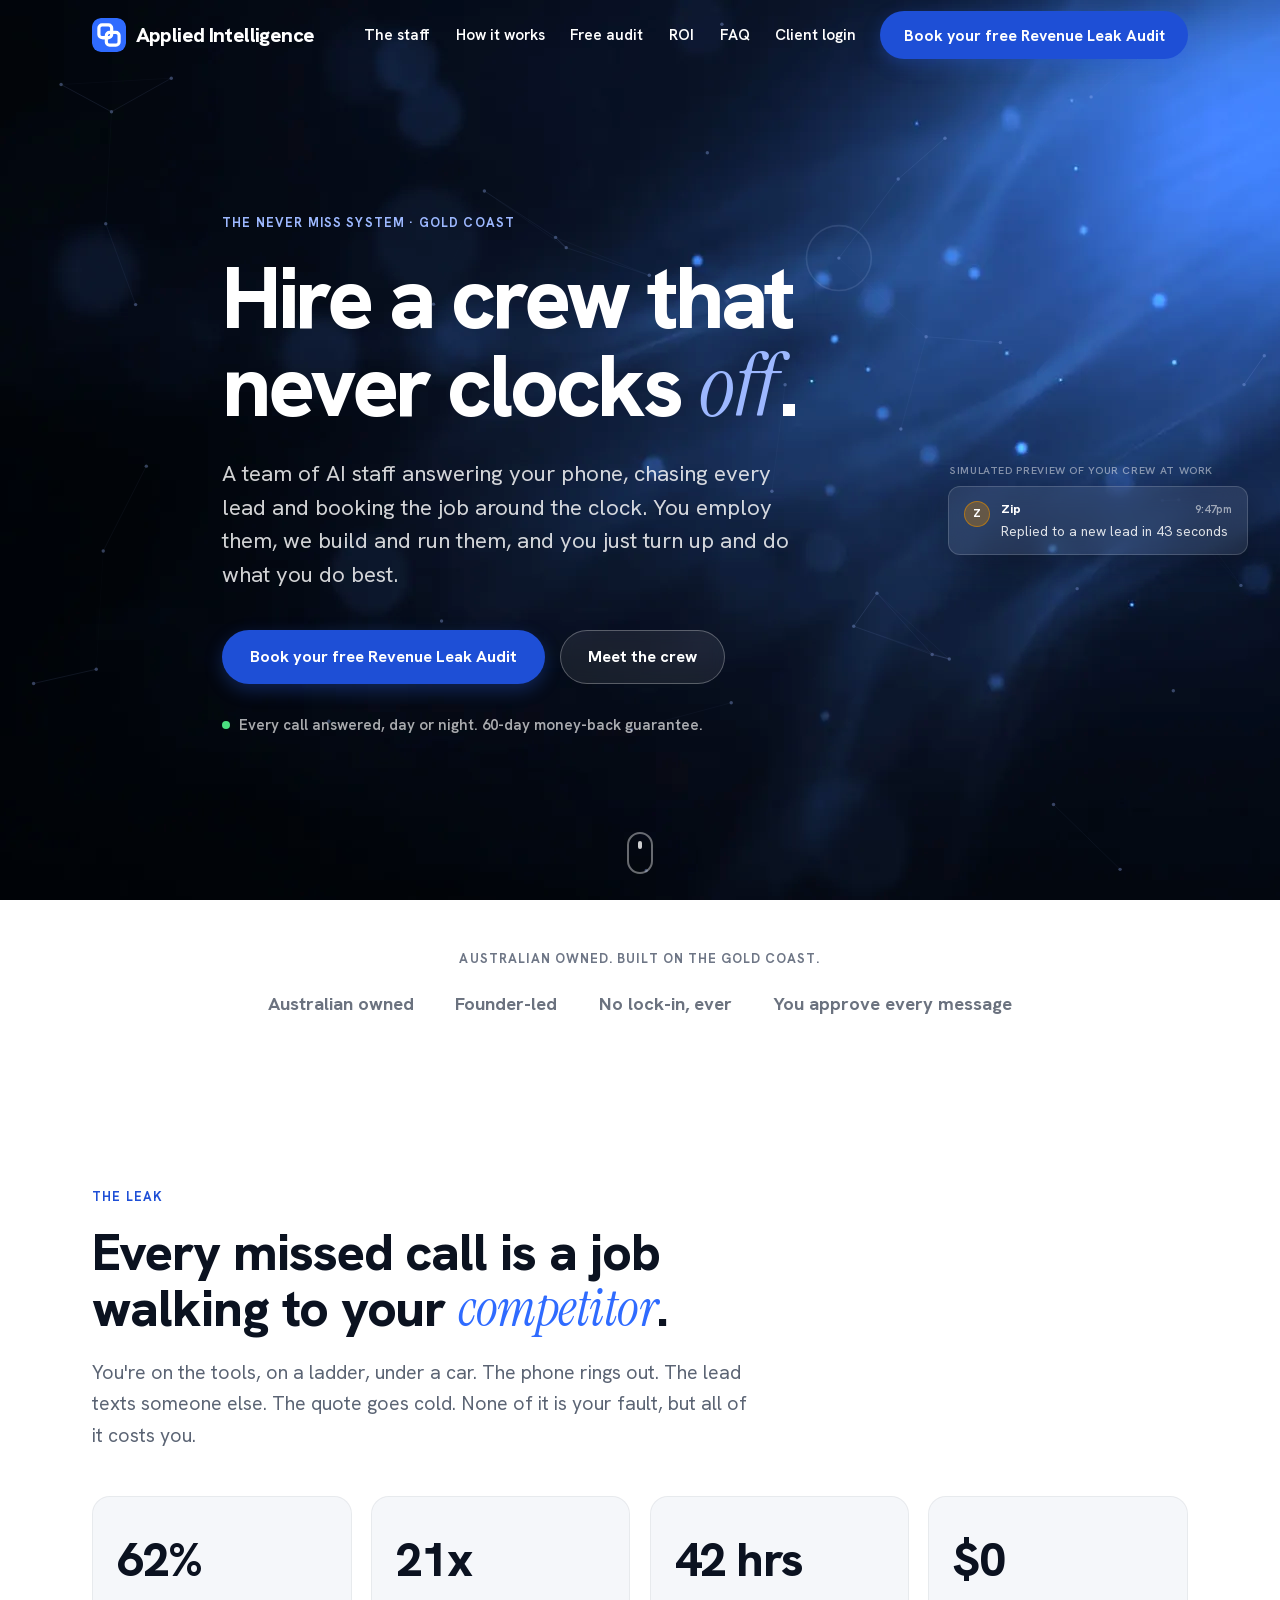
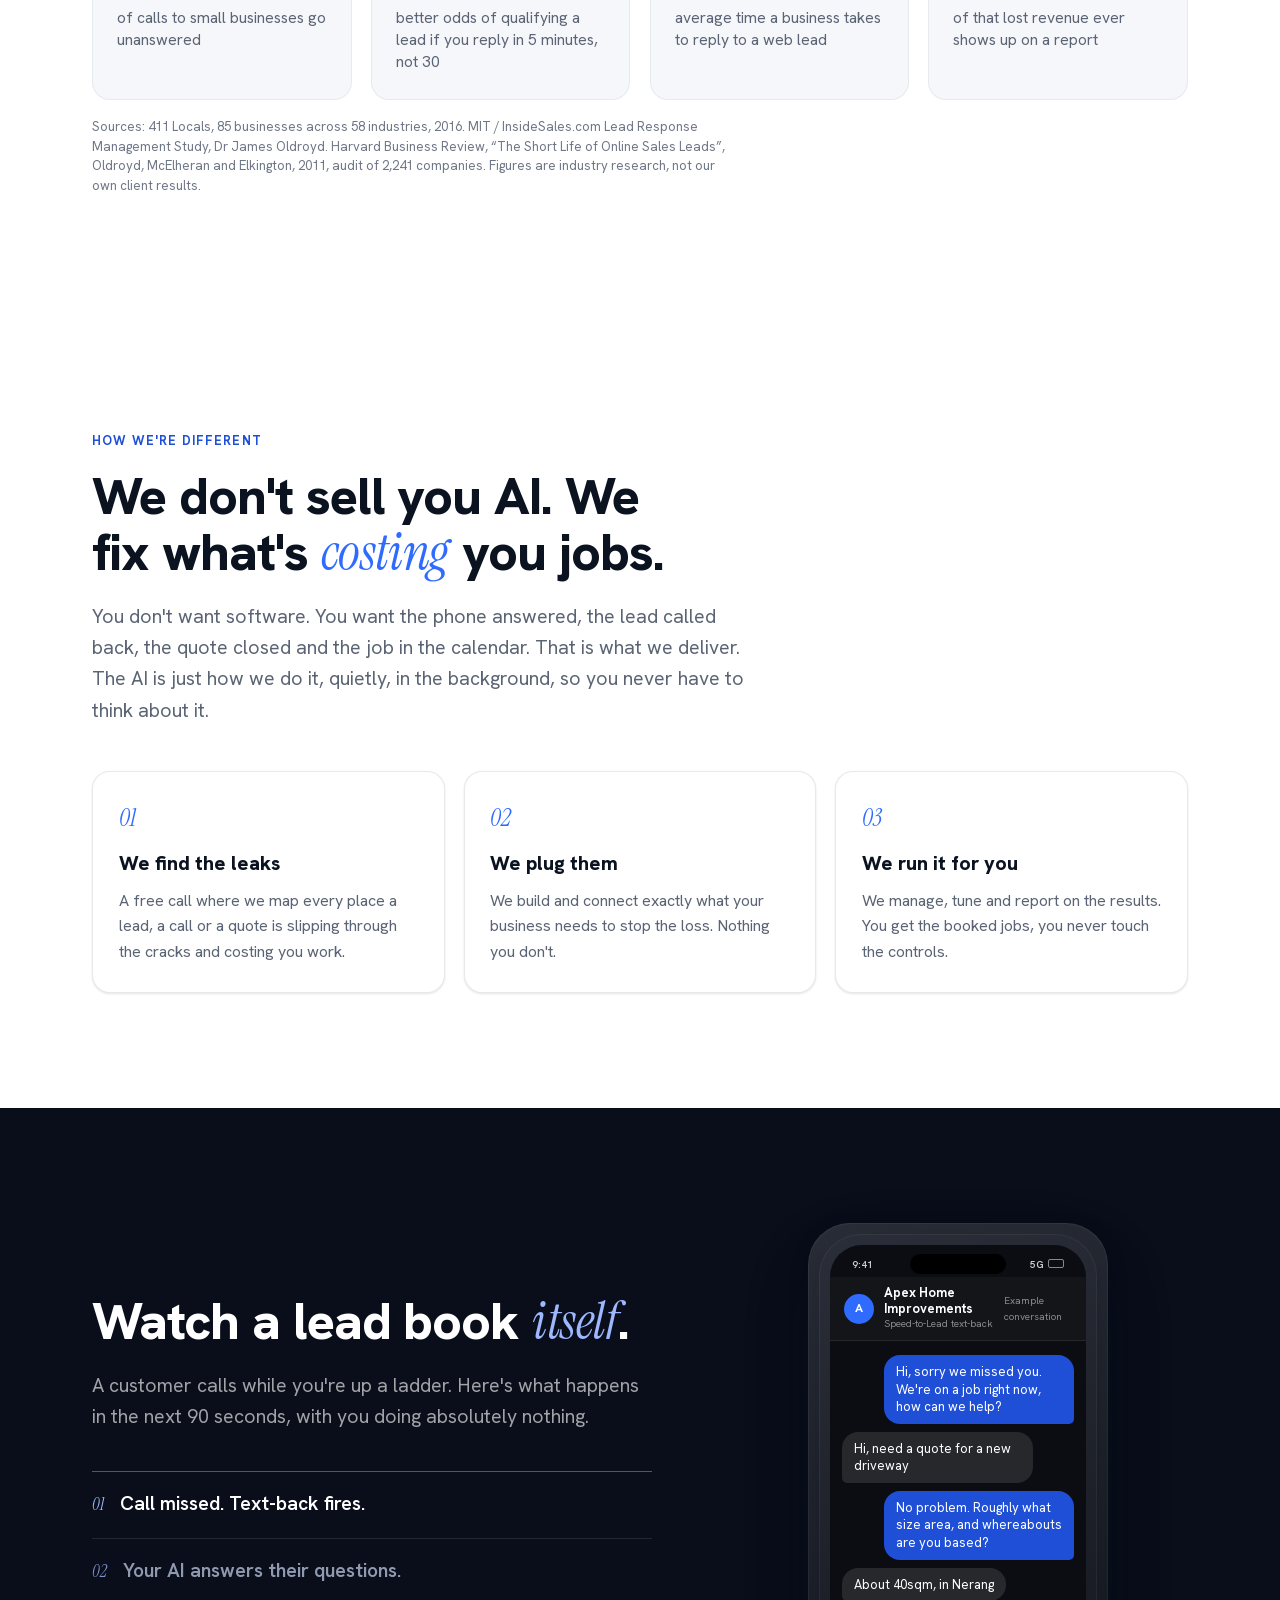
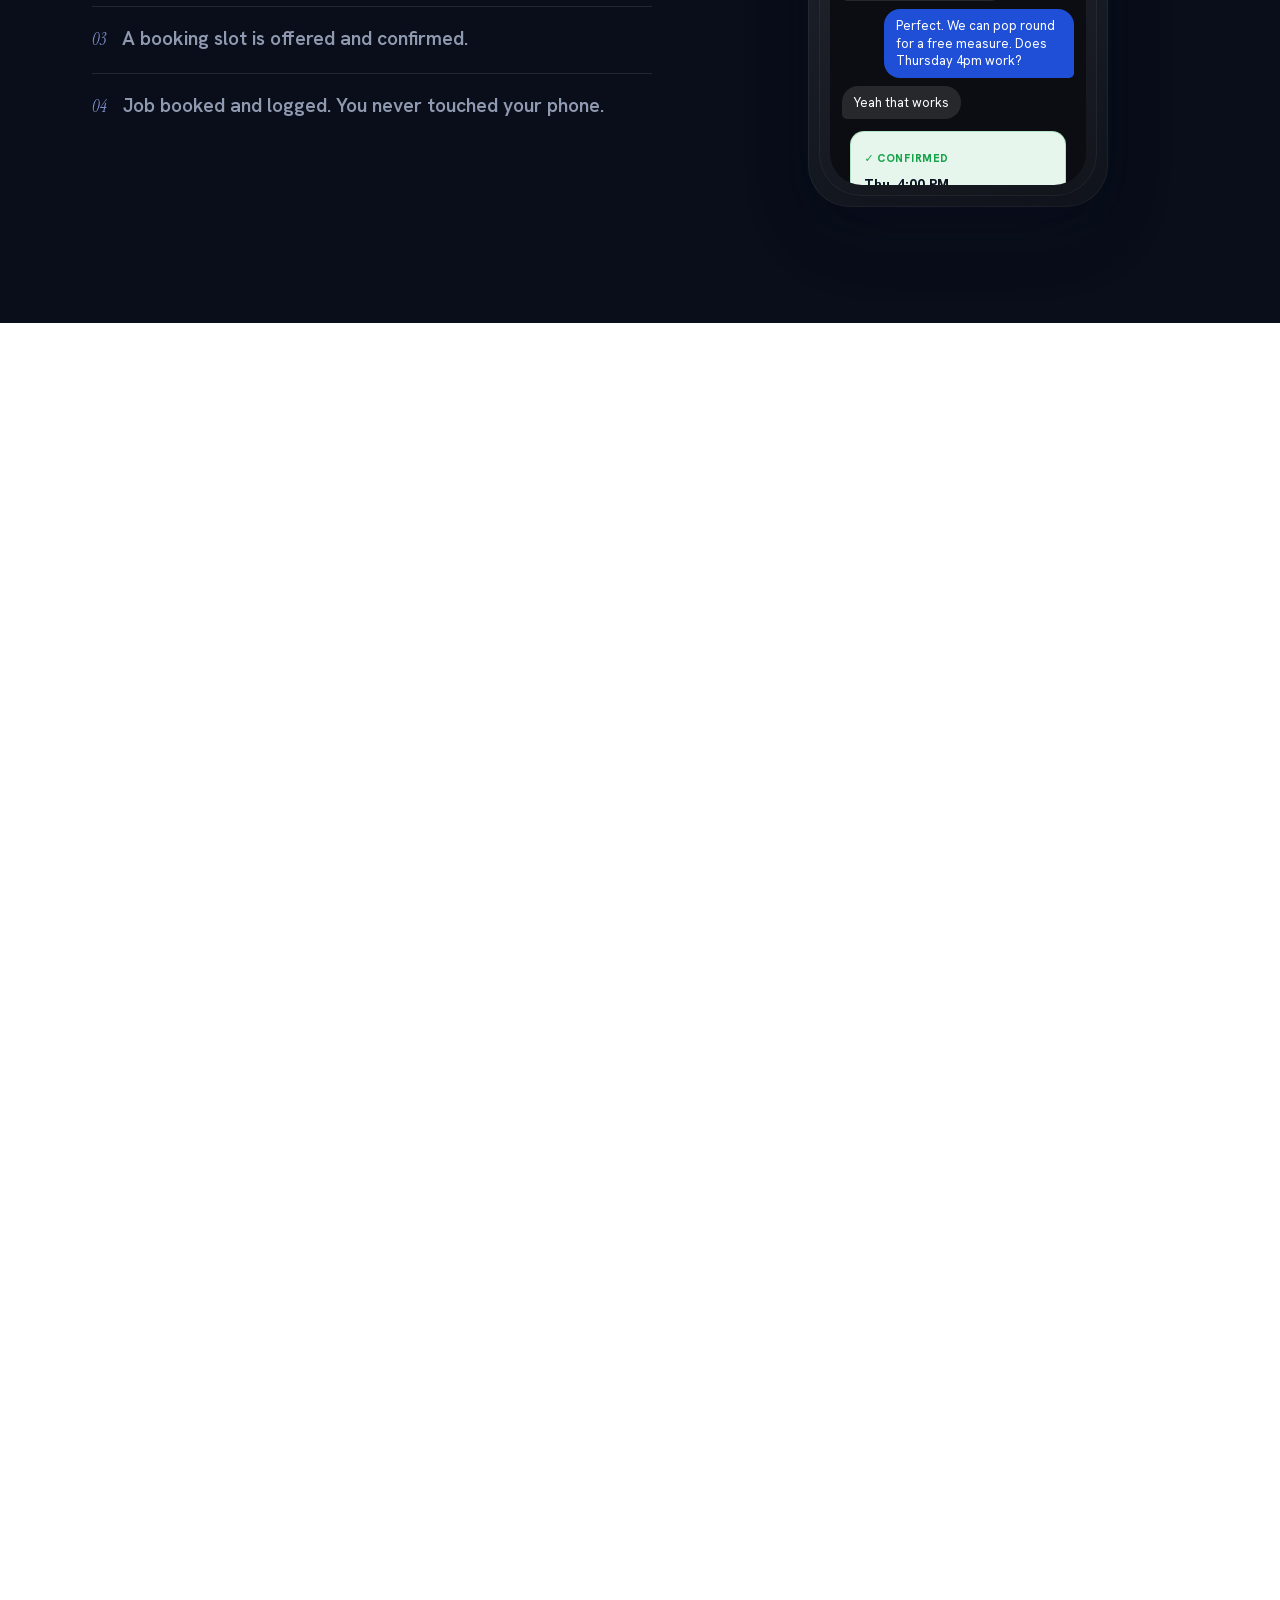
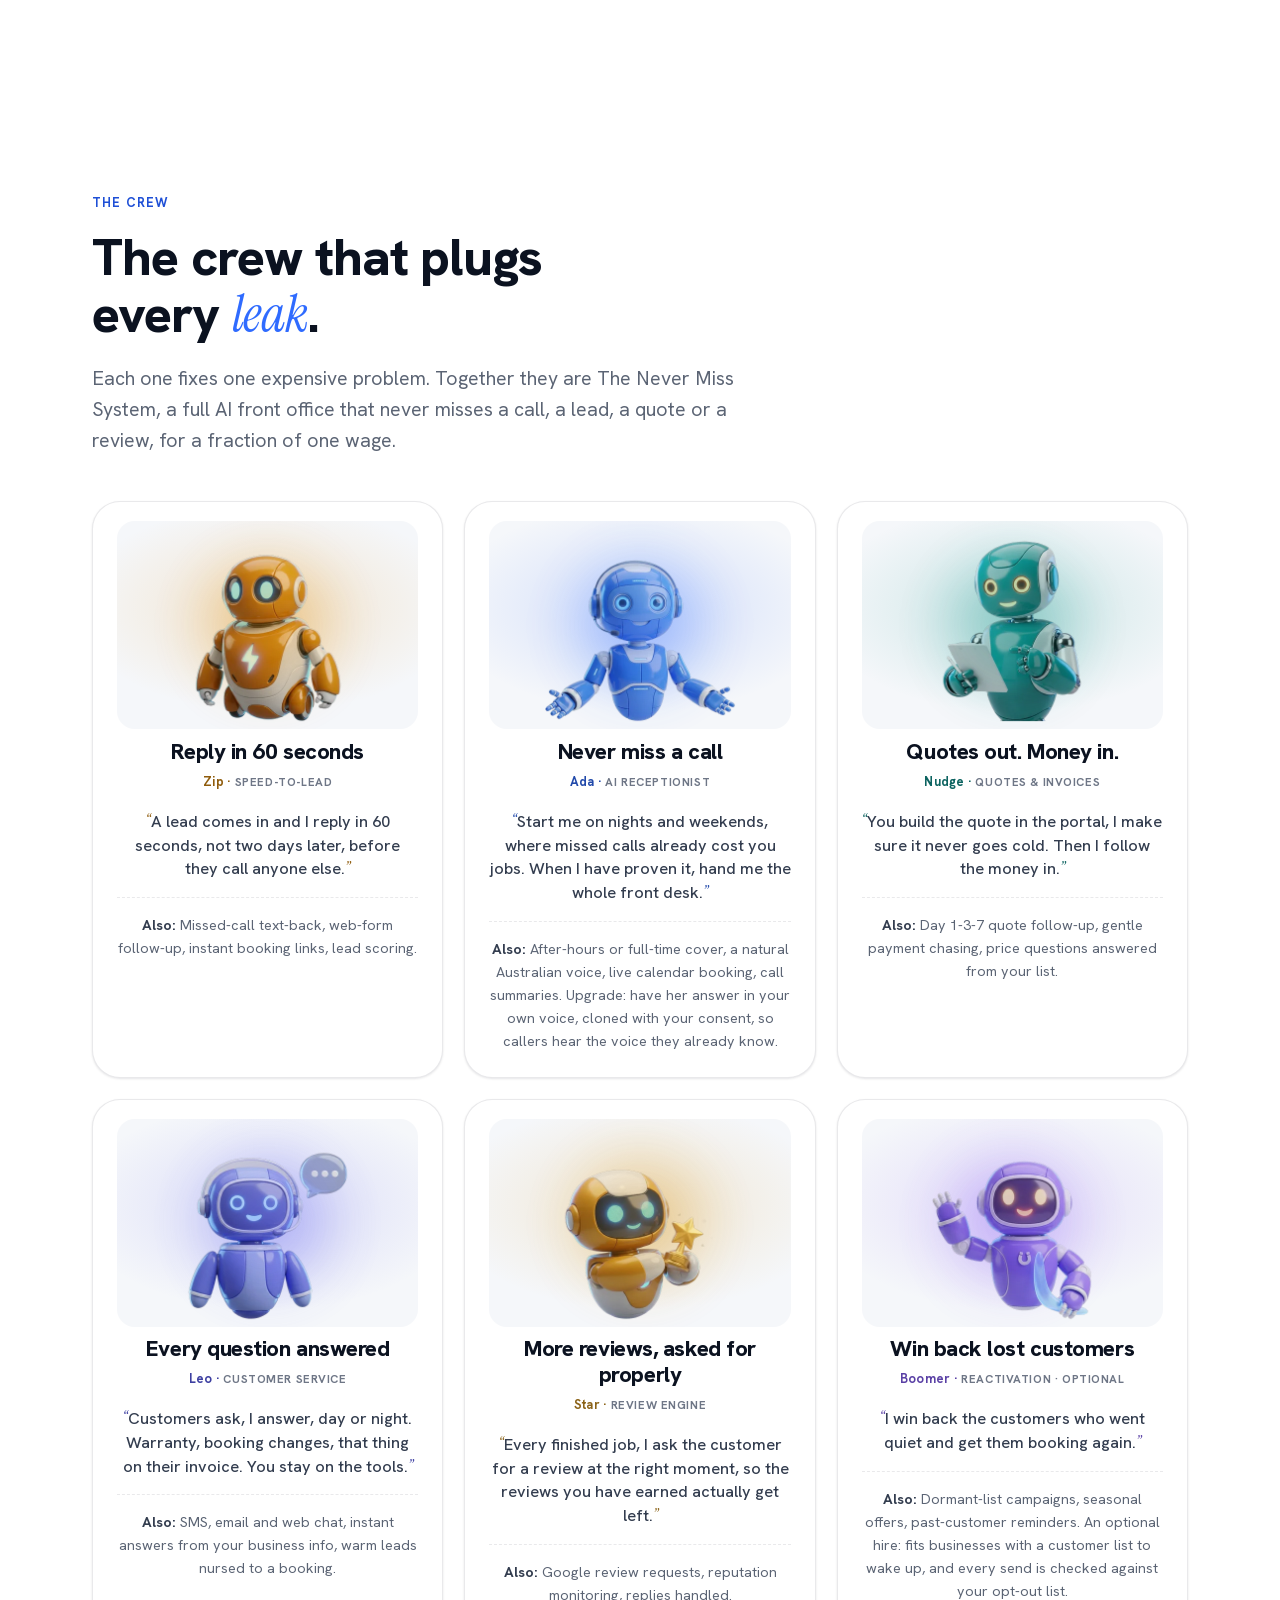
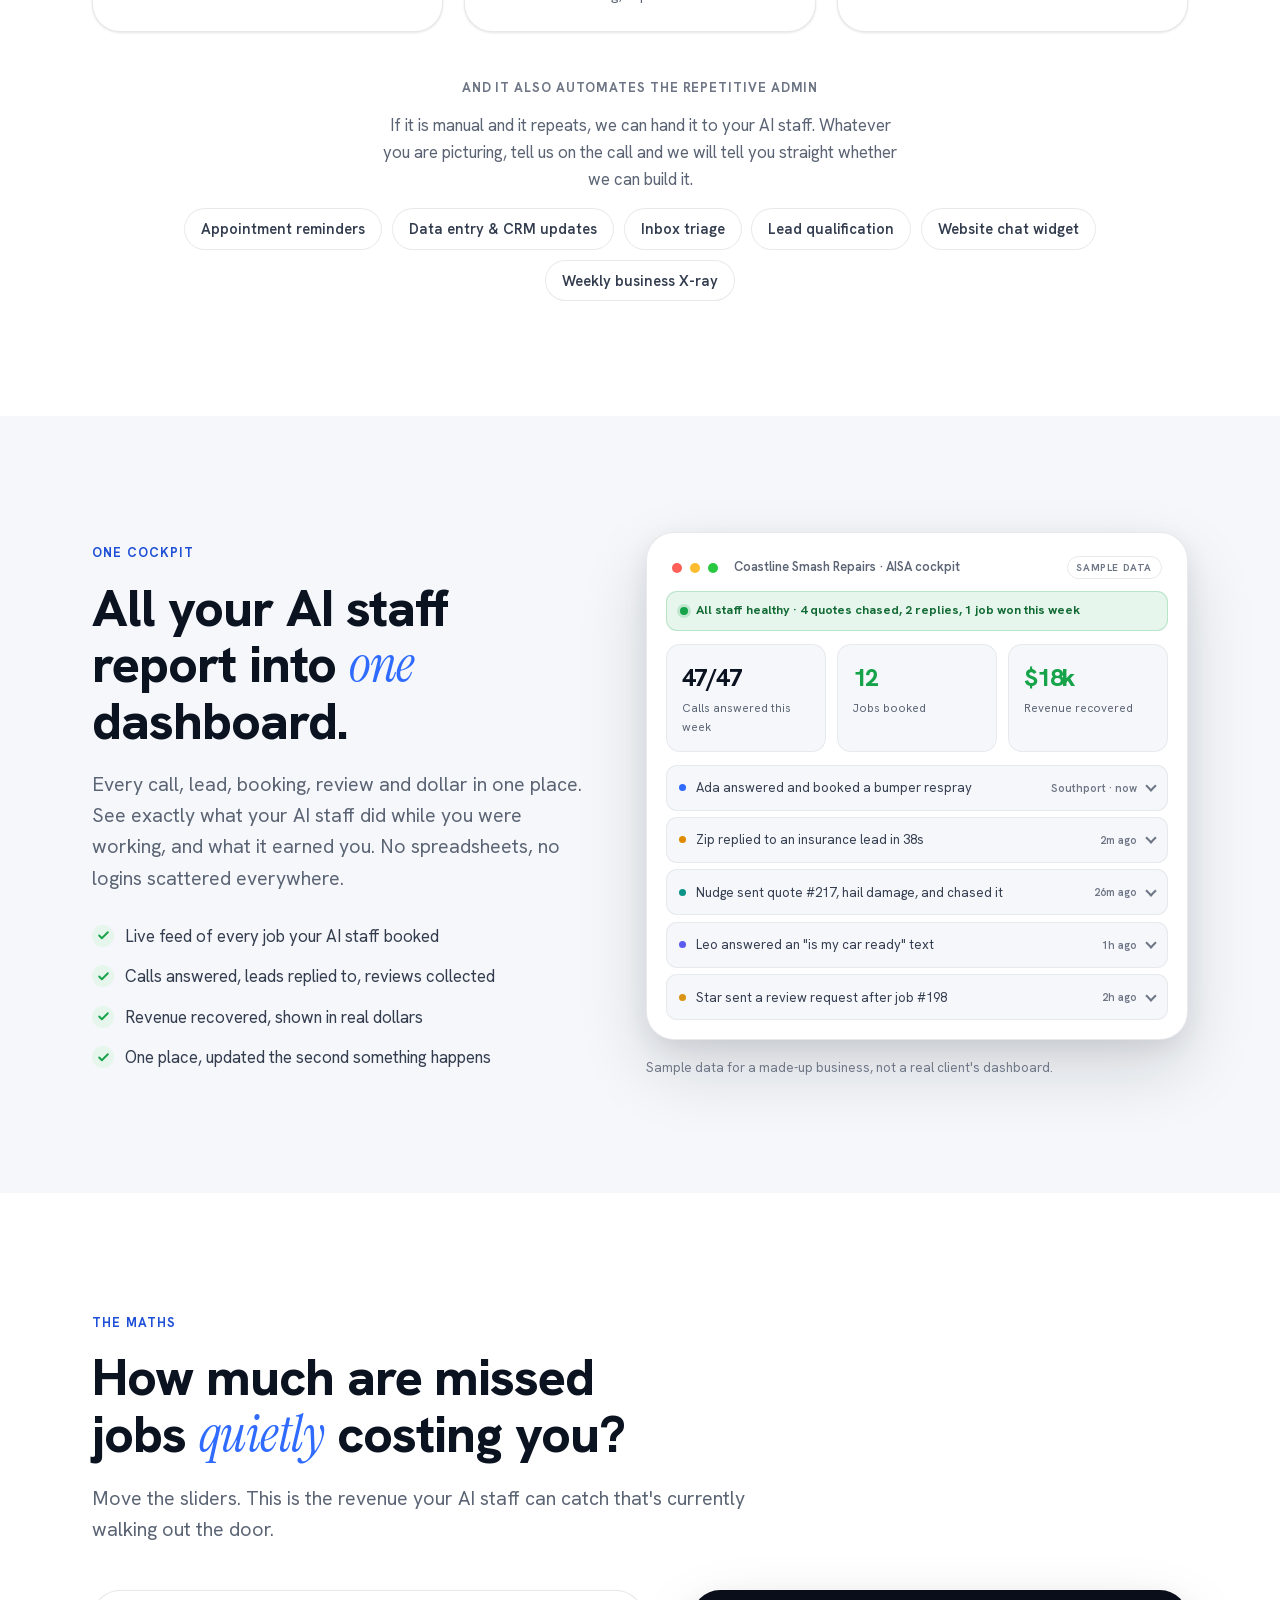
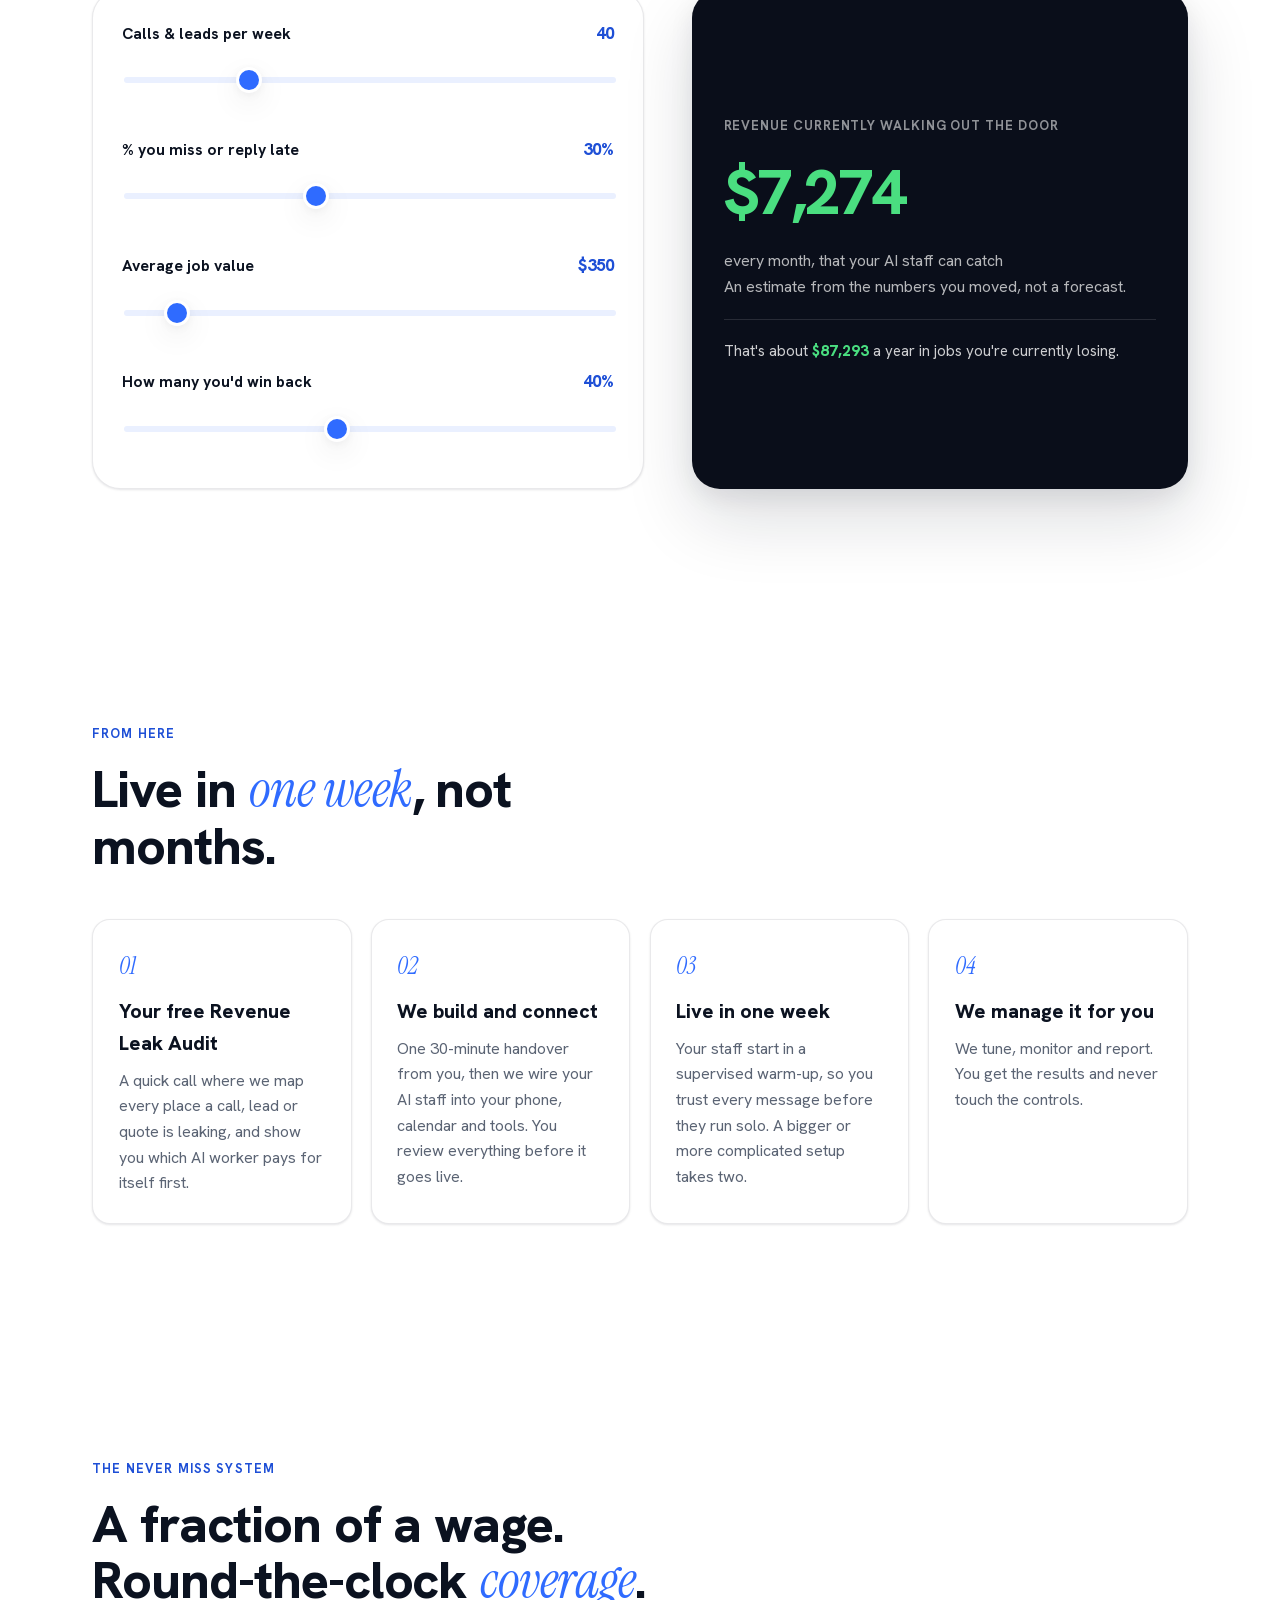
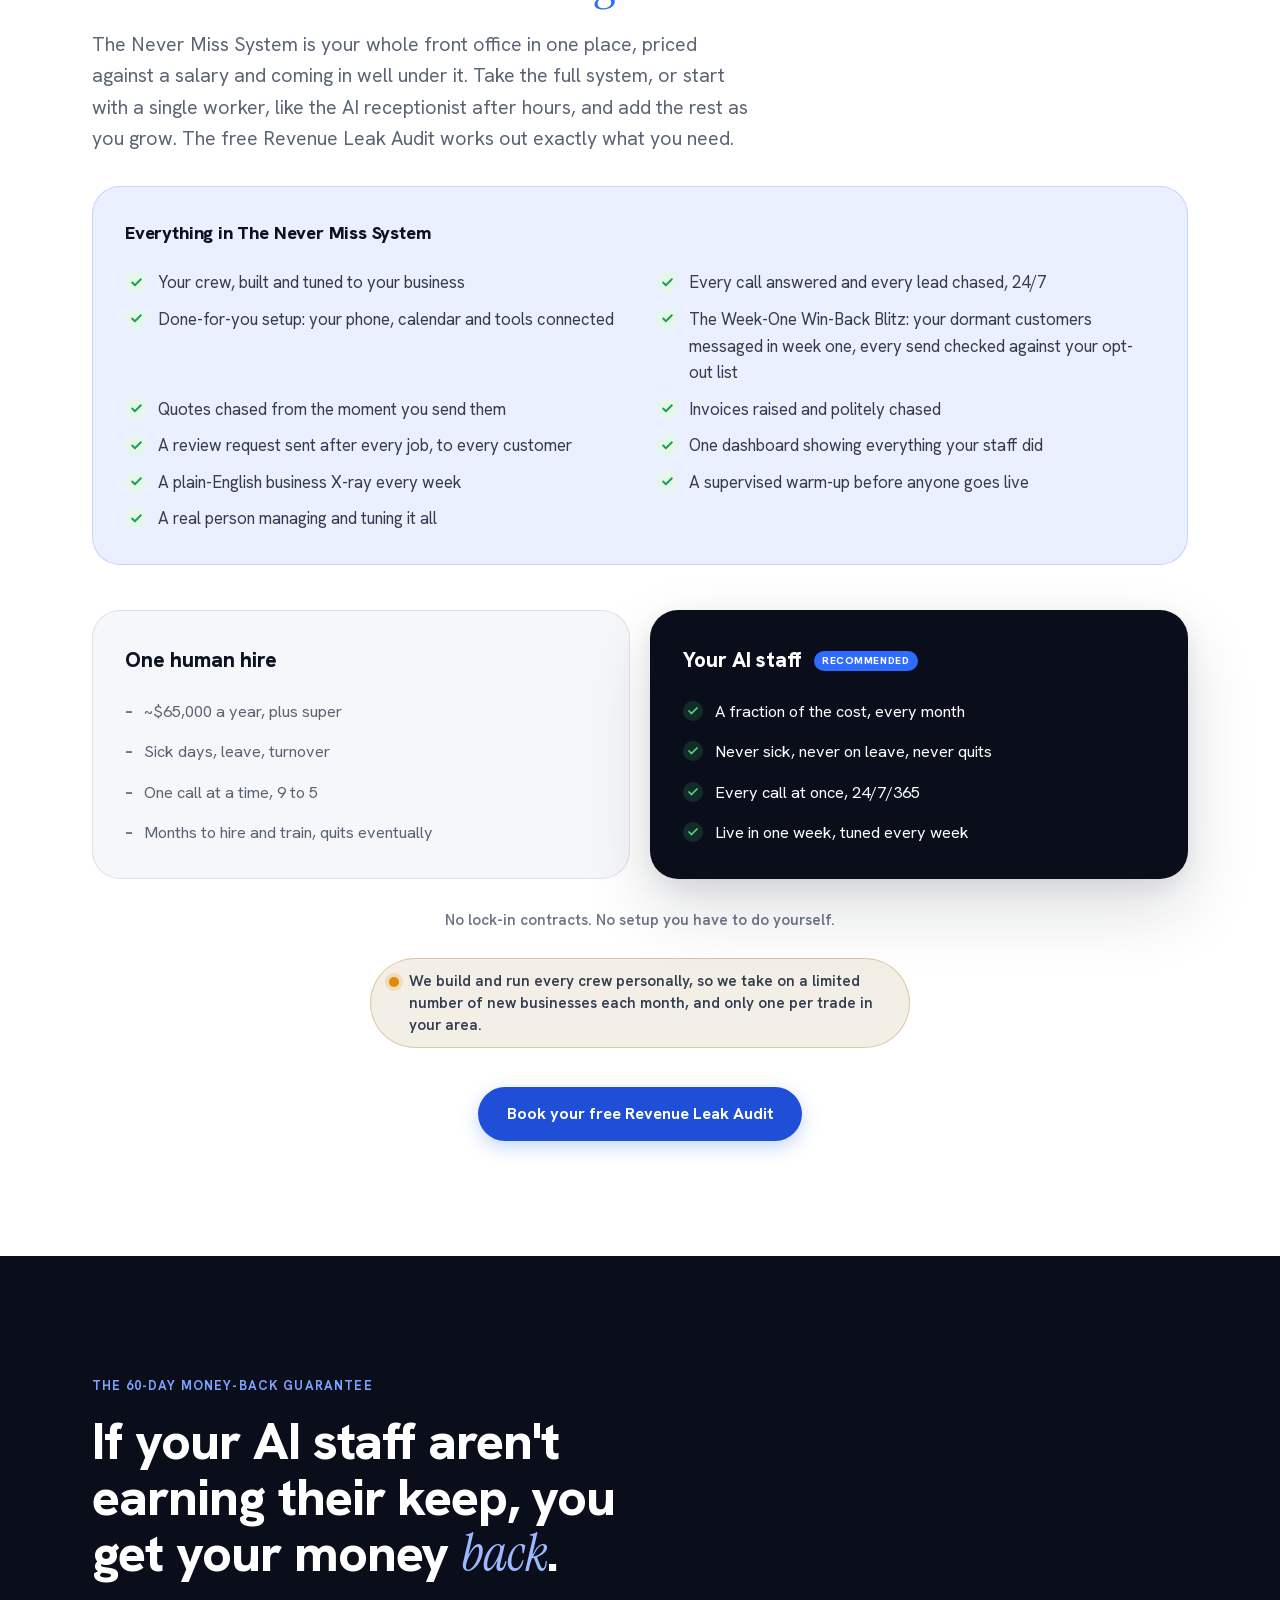
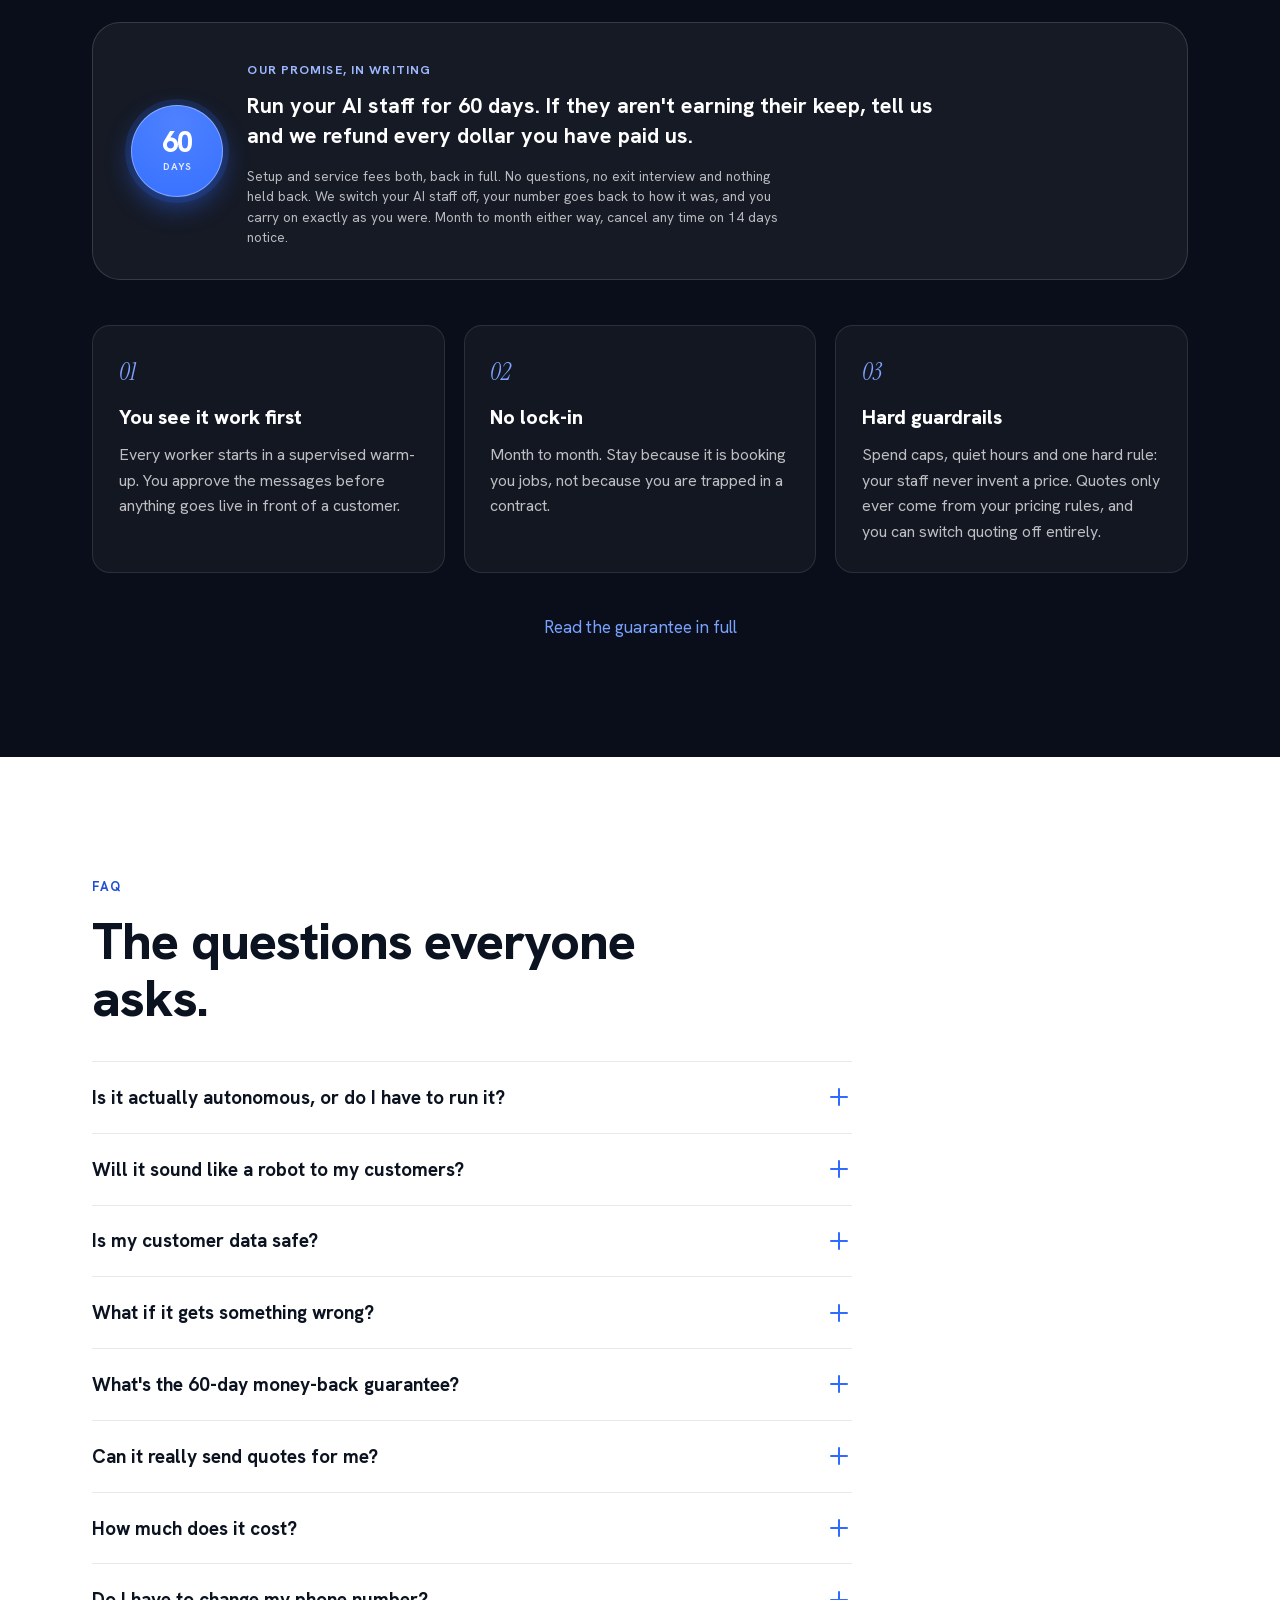
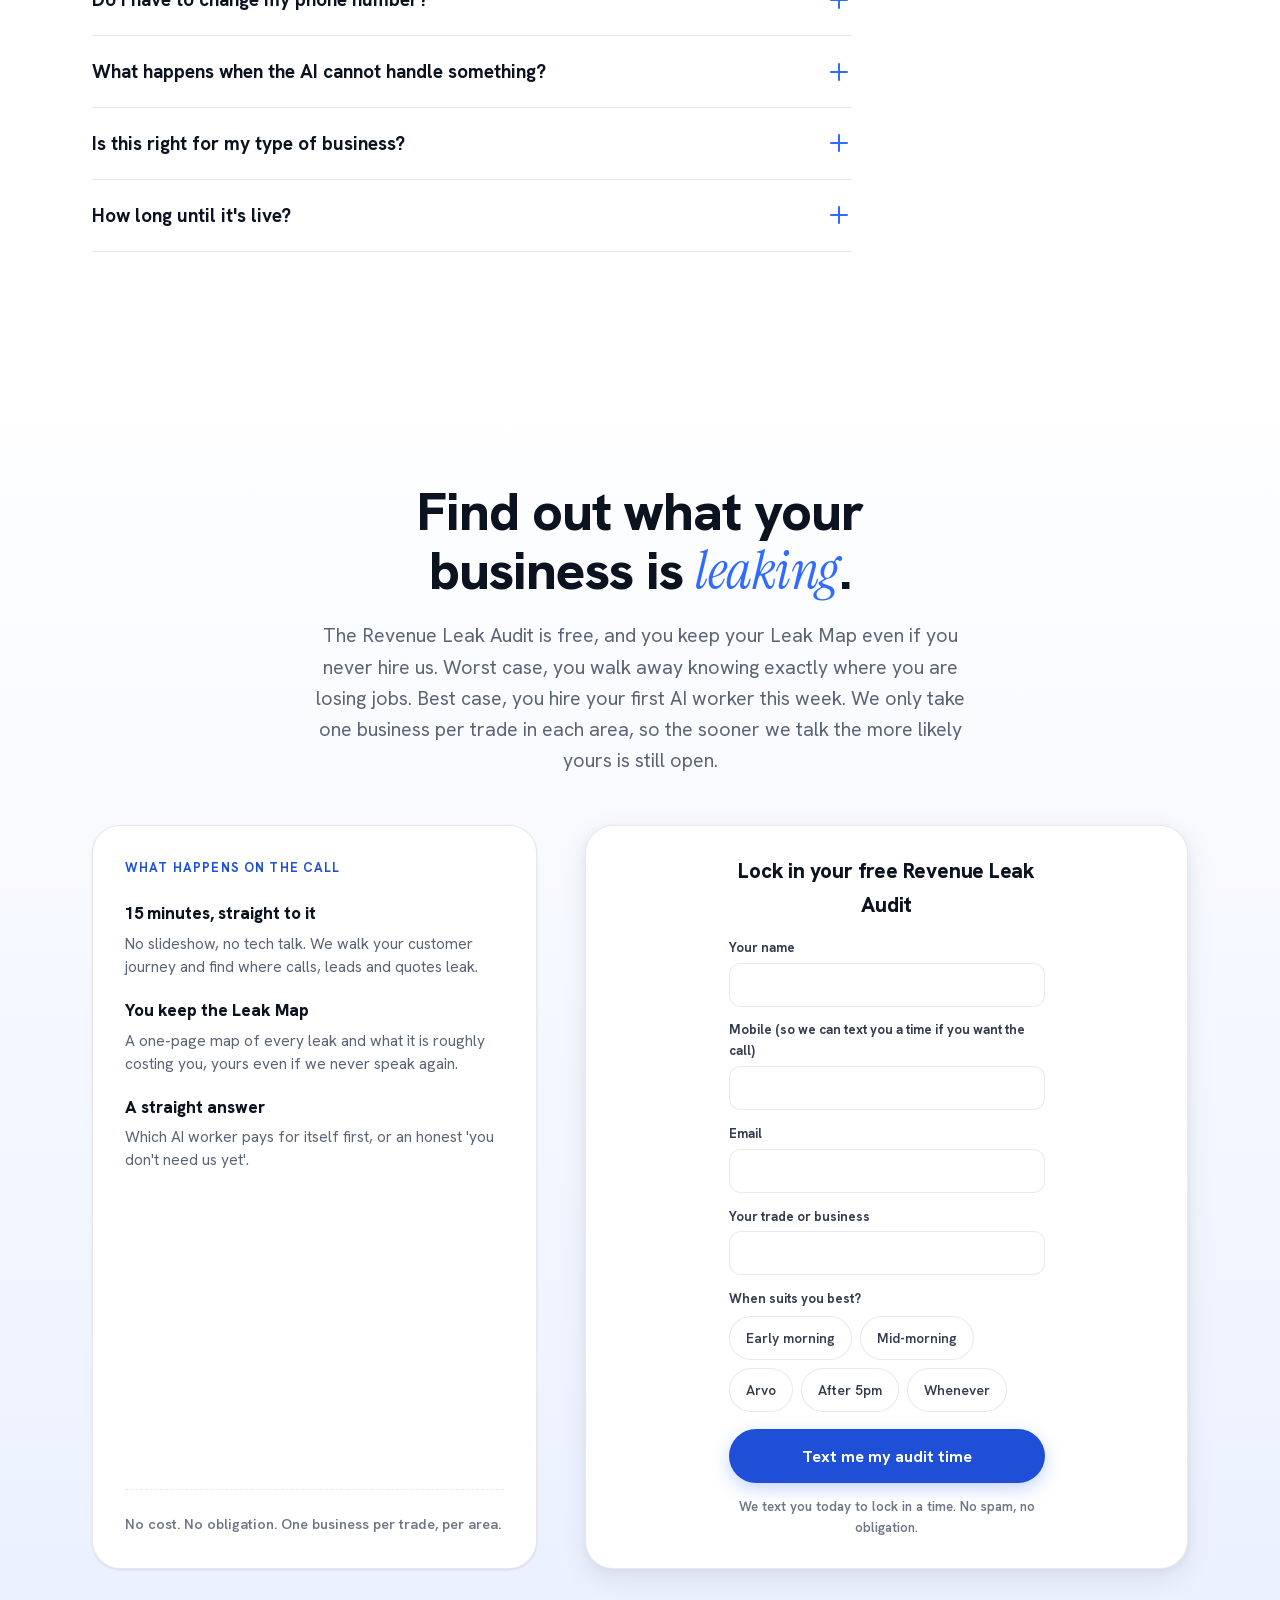
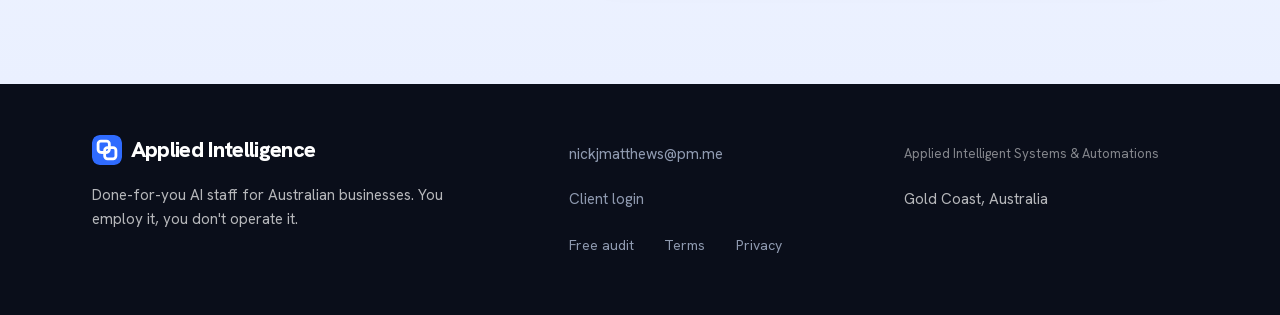
==== commit b80c512a: "Version the assets 20260919b: the edge cached the old files under 20260919a The first attempt to dep" ====
--- a/index.html
+++ b/index.html
@@ -32,7 +32,7 @@
   <link rel="preload" href="assets/fonts/hanken-grotesk-latin-var.woff2" as="font" type="font/woff2" crossorigin />
   <link rel="preload" href="assets/fonts/instrument-serif-italic-latin.woff2" as="font" type="font/woff2" crossorigin />
 
-  <link rel="stylesheet" href="styles.css?v=20260919a" />
+  <link rel="stylesheet" href="styles.css?v=20260919b" />
 
   <!-- Organisation + site identity. Kept static so it is in the HTML source
        for crawlers that do not run JS. The FAQPage block is injected by
@@ -67,7 +67,7 @@
        script on this site so it never blocks paint. It returns without loading
        anything at all if the browser sends Do Not Track or Global Privacy
        Control. Disclosed in full in privacy.html section 04. -->
-  <script defer src="meta-pixel.js?v=20260919a"></script>
+  <script defer src="meta-pixel.js?v=20260919b"></script>
 </head>
 <body data-page="home">
   <a href="#top" class="skip-link">Skip to main content</a>
@@ -314,7 +314,7 @@
   <script defer src="vendor/gsap.min.js"></script>
   <script defer src="vendor/ScrollTrigger.min.js"></script>
   <!-- data + app -->
-  <script defer src="content.js?v=20260919a"></script>
-  <script defer src="script.js?v=20260919a"></script>
+  <script defer src="content.js?v=20260919b"></script>
+  <script defer src="script.js?v=20260919b"></script>
 </body>
 </html>
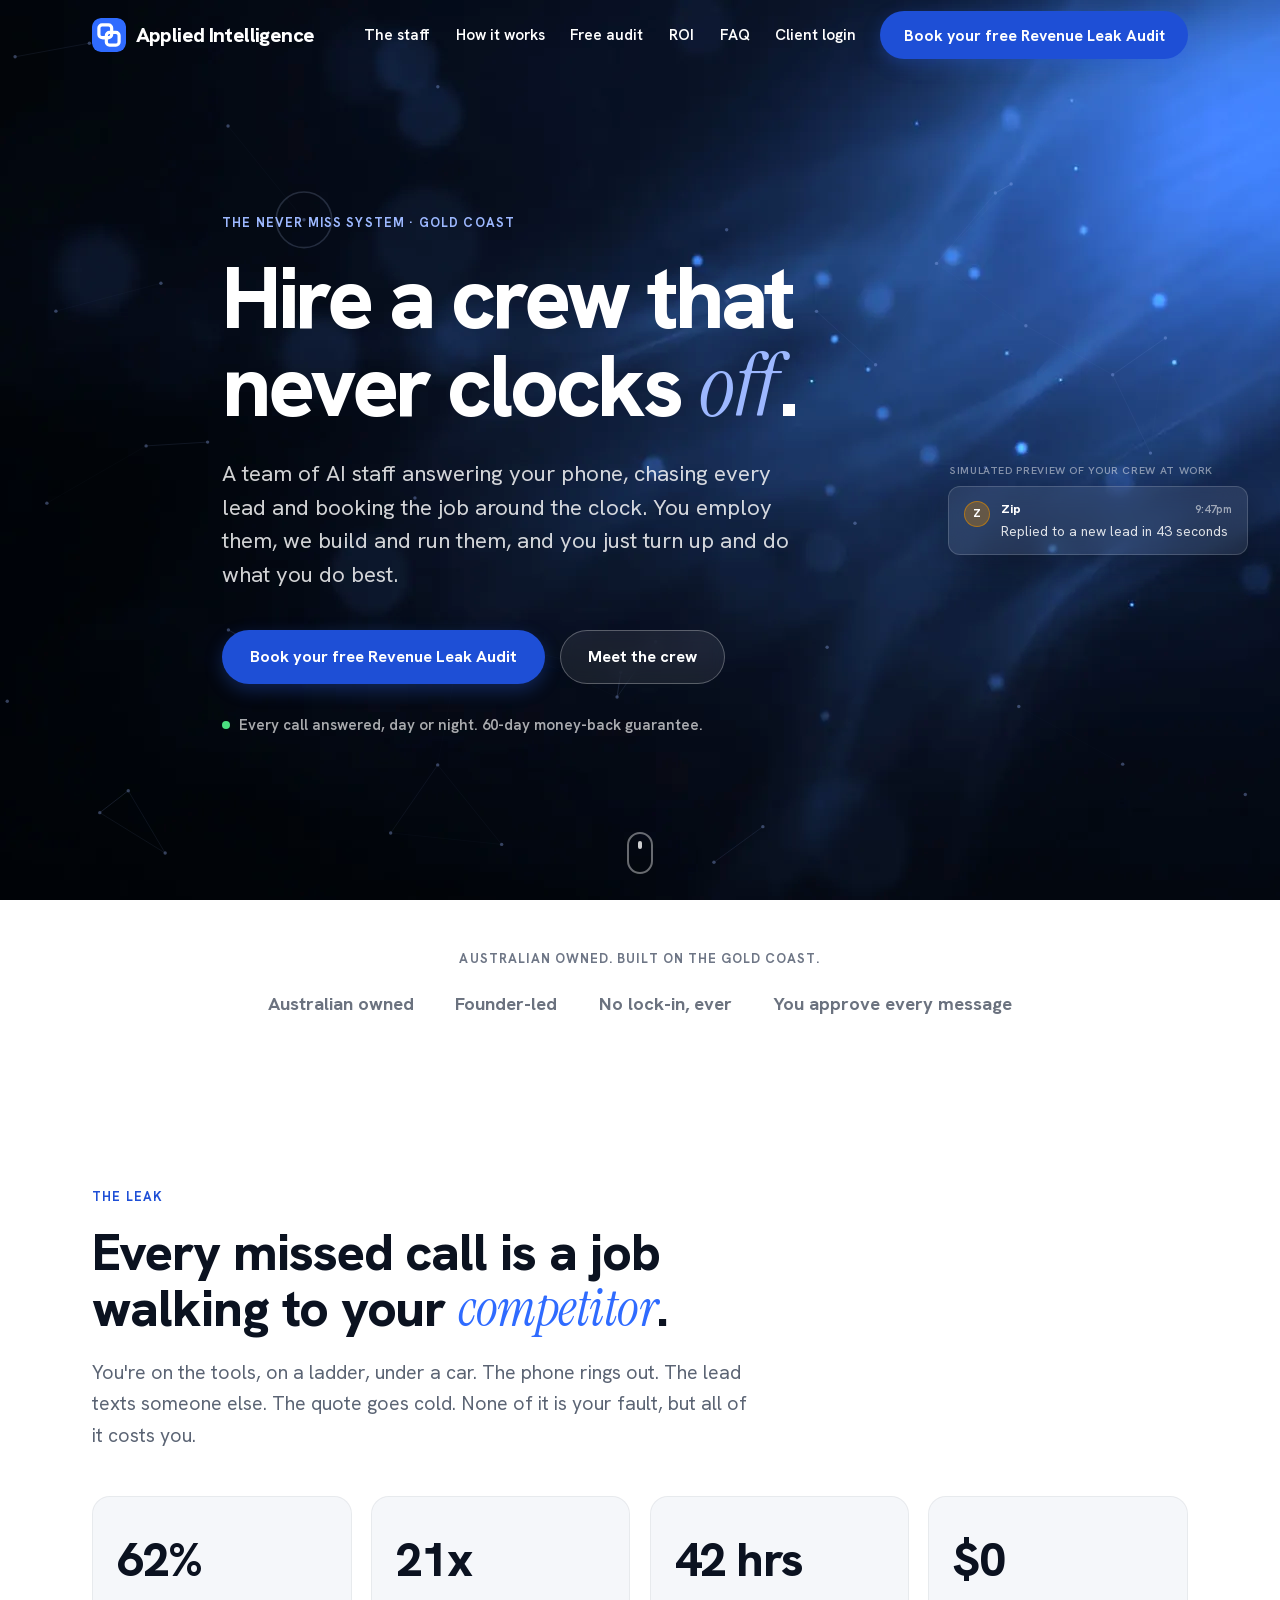
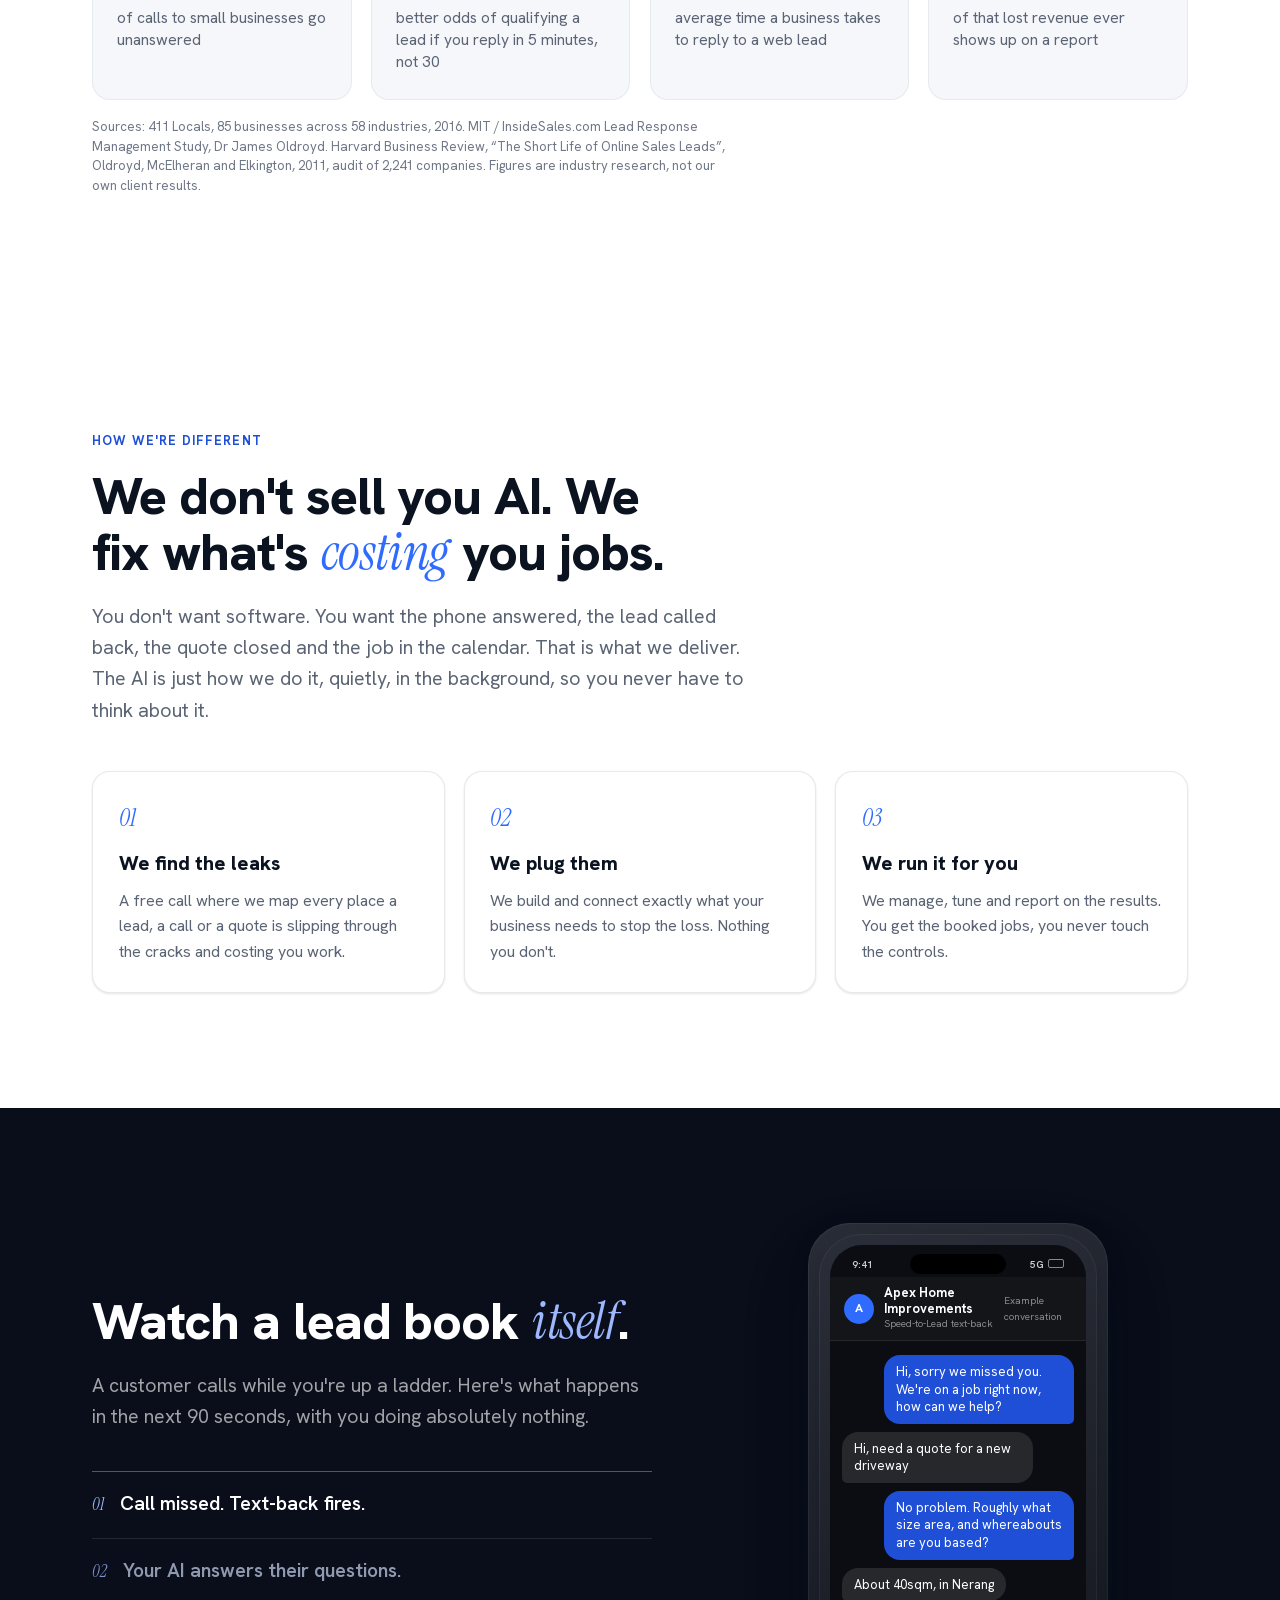
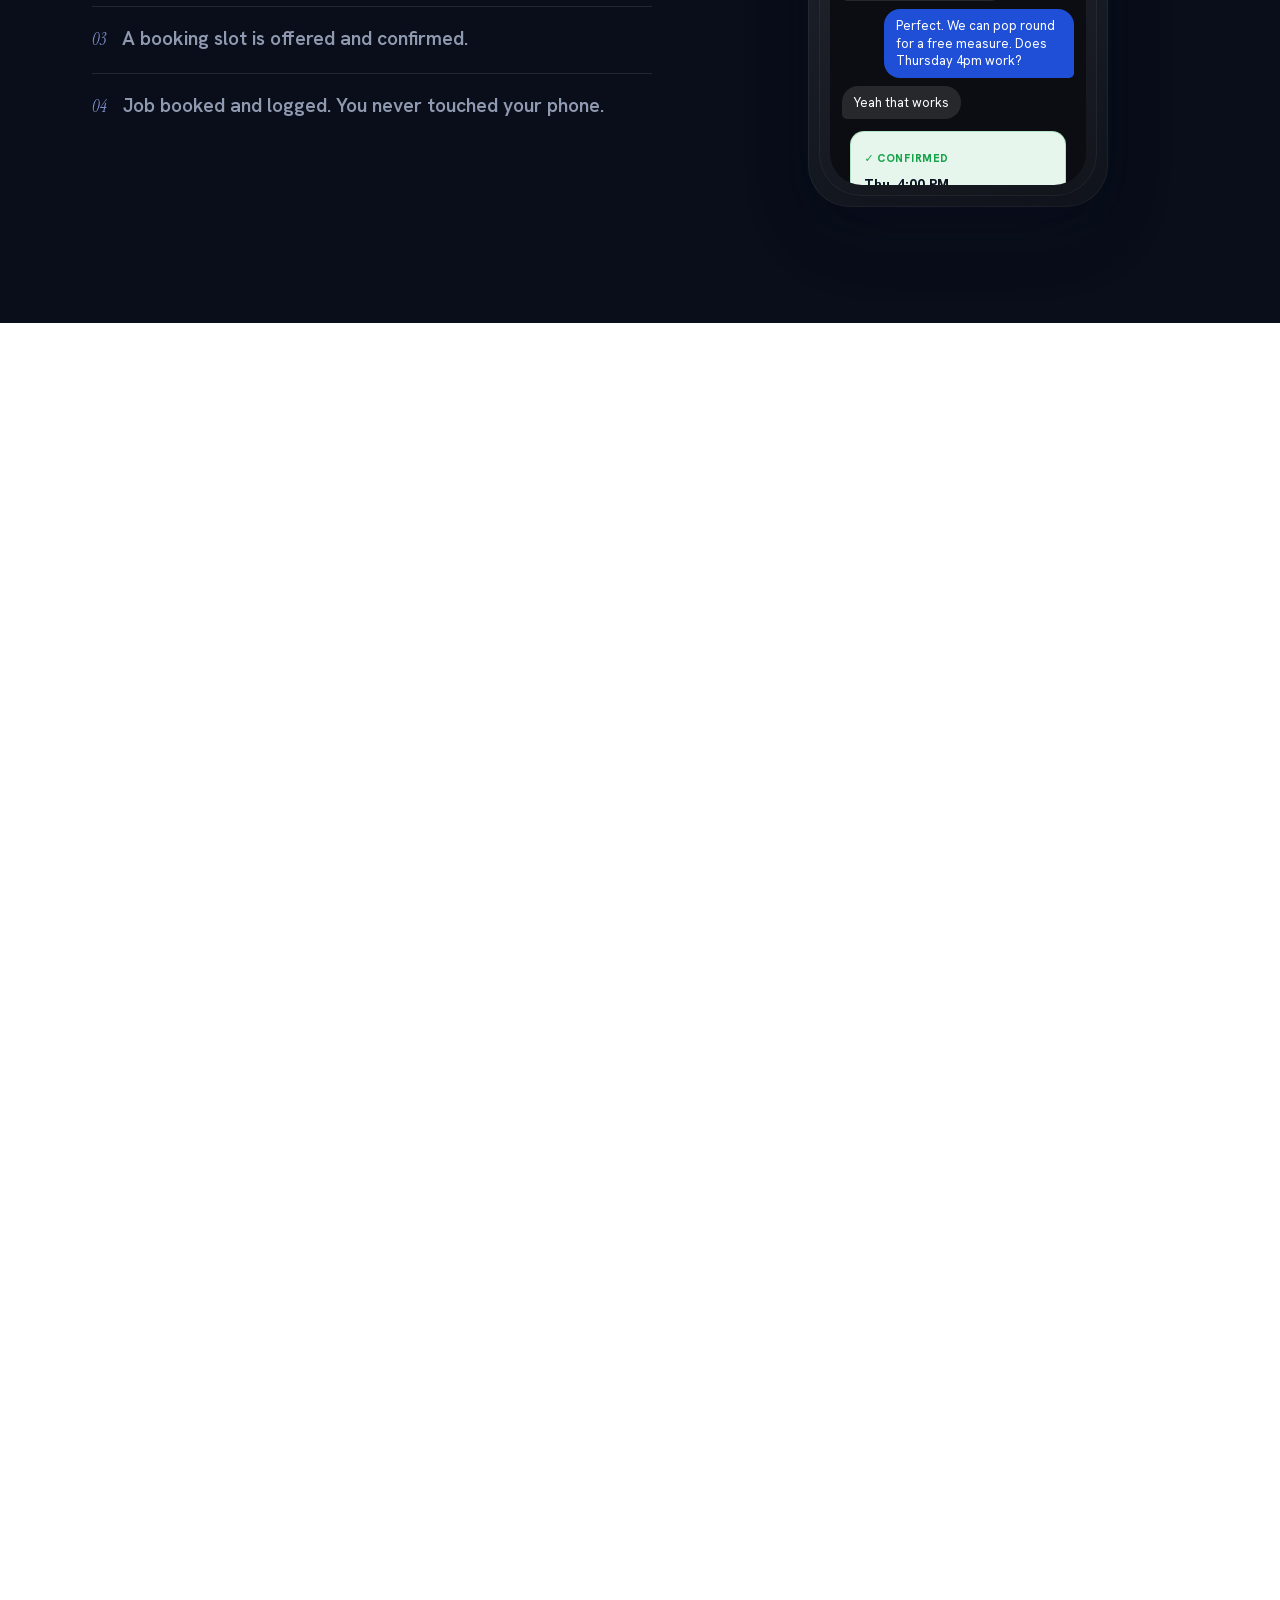
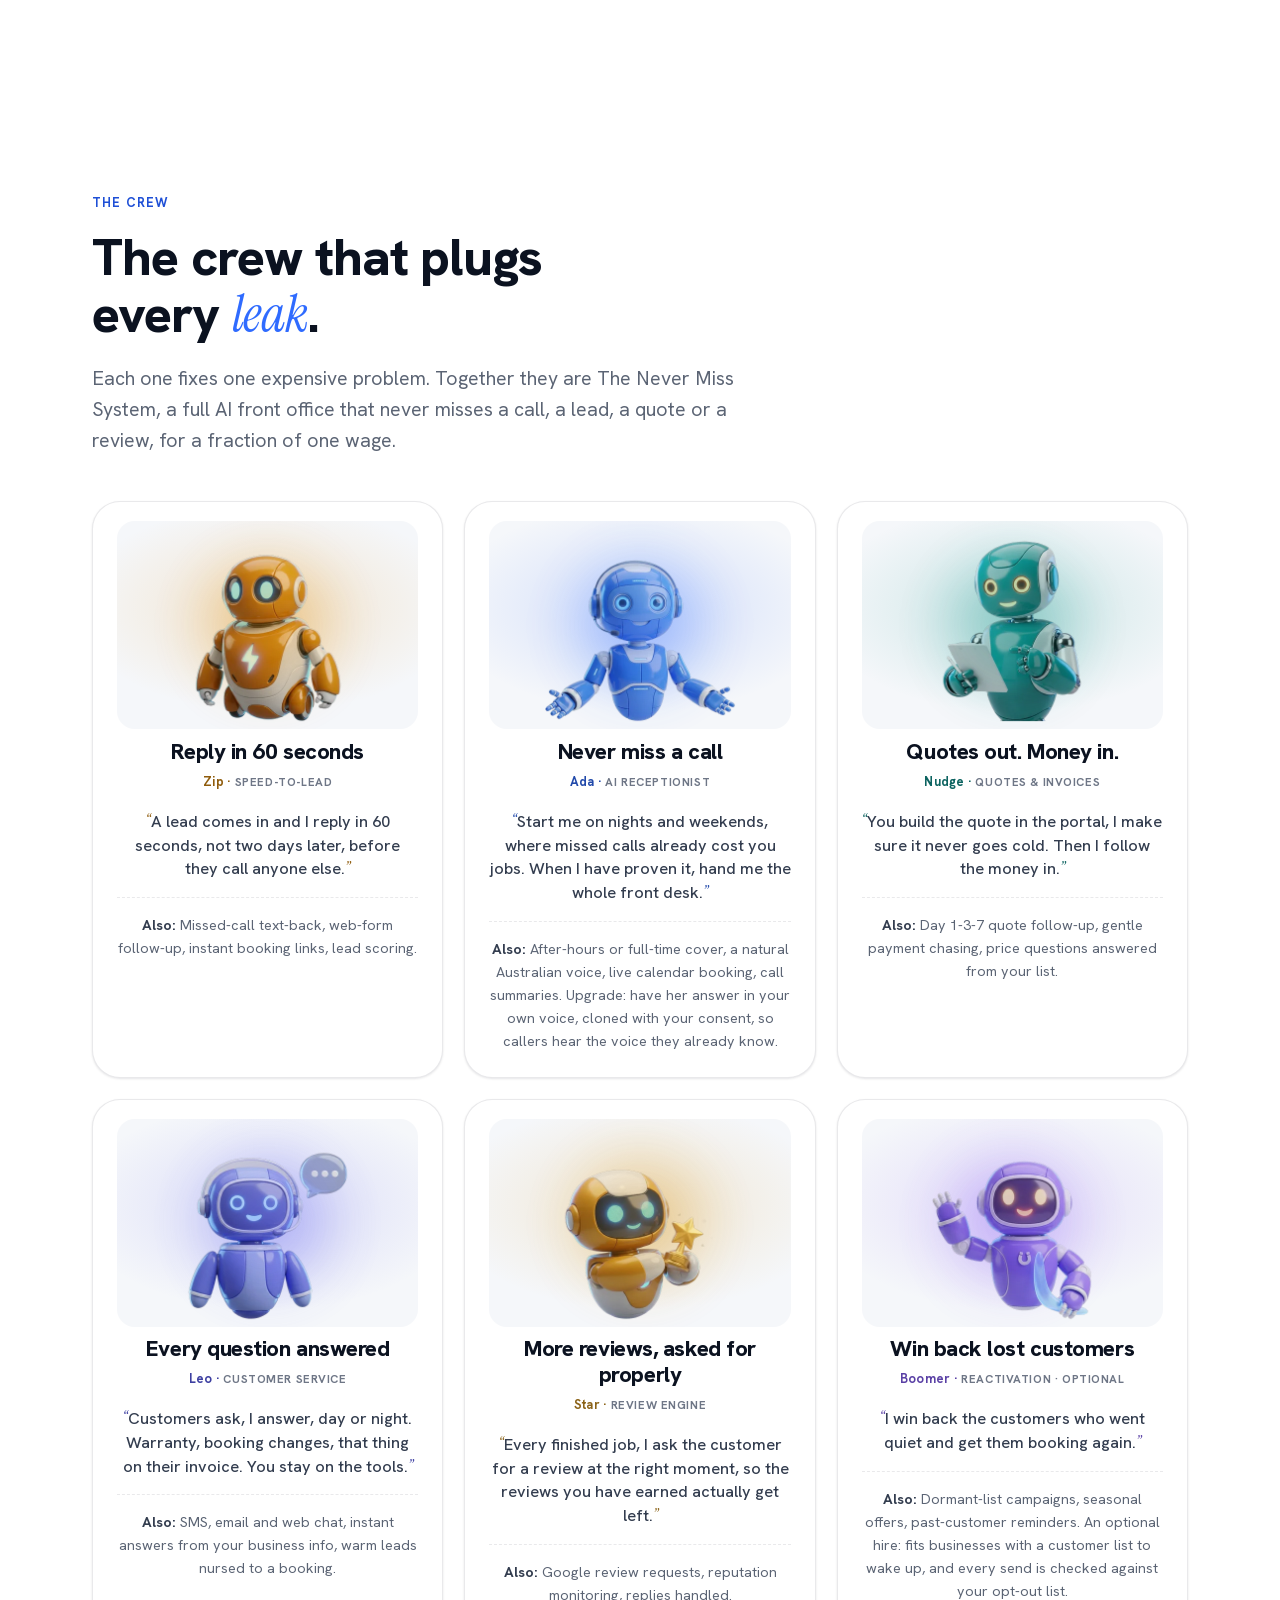
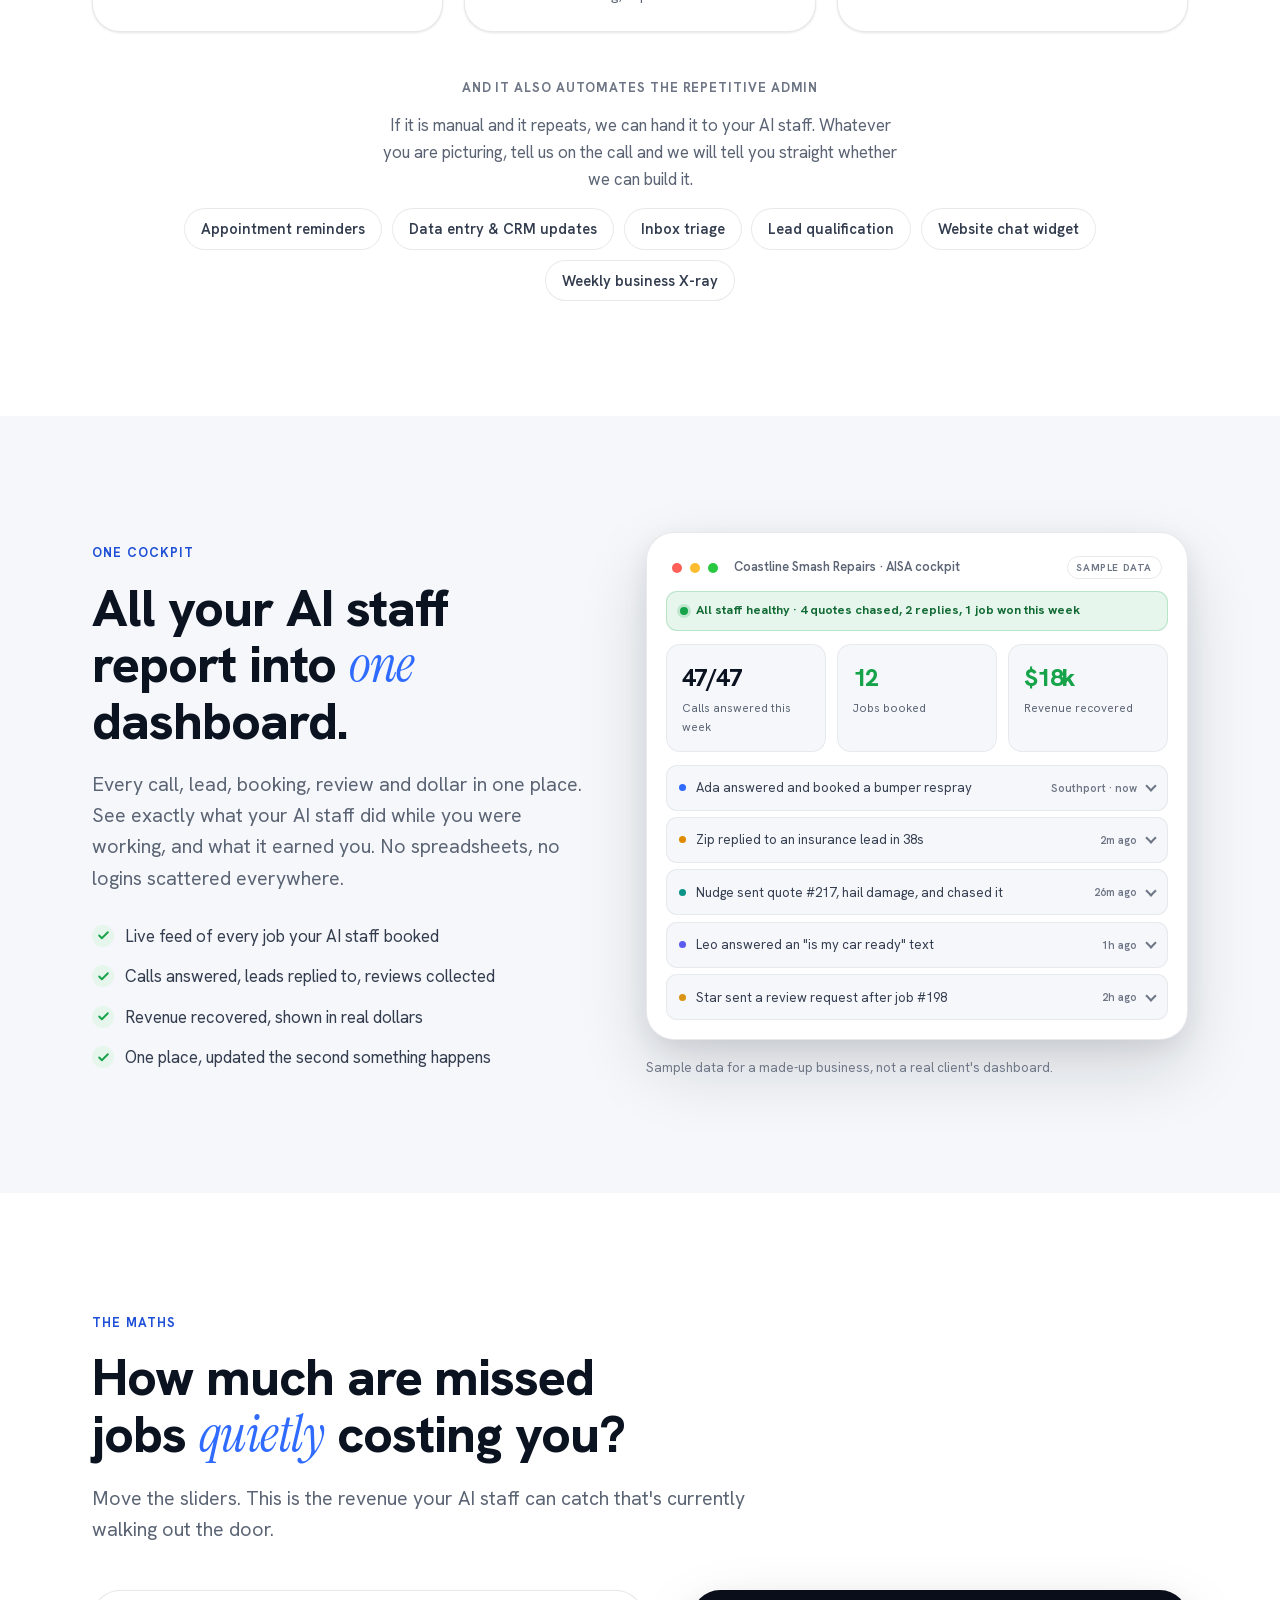
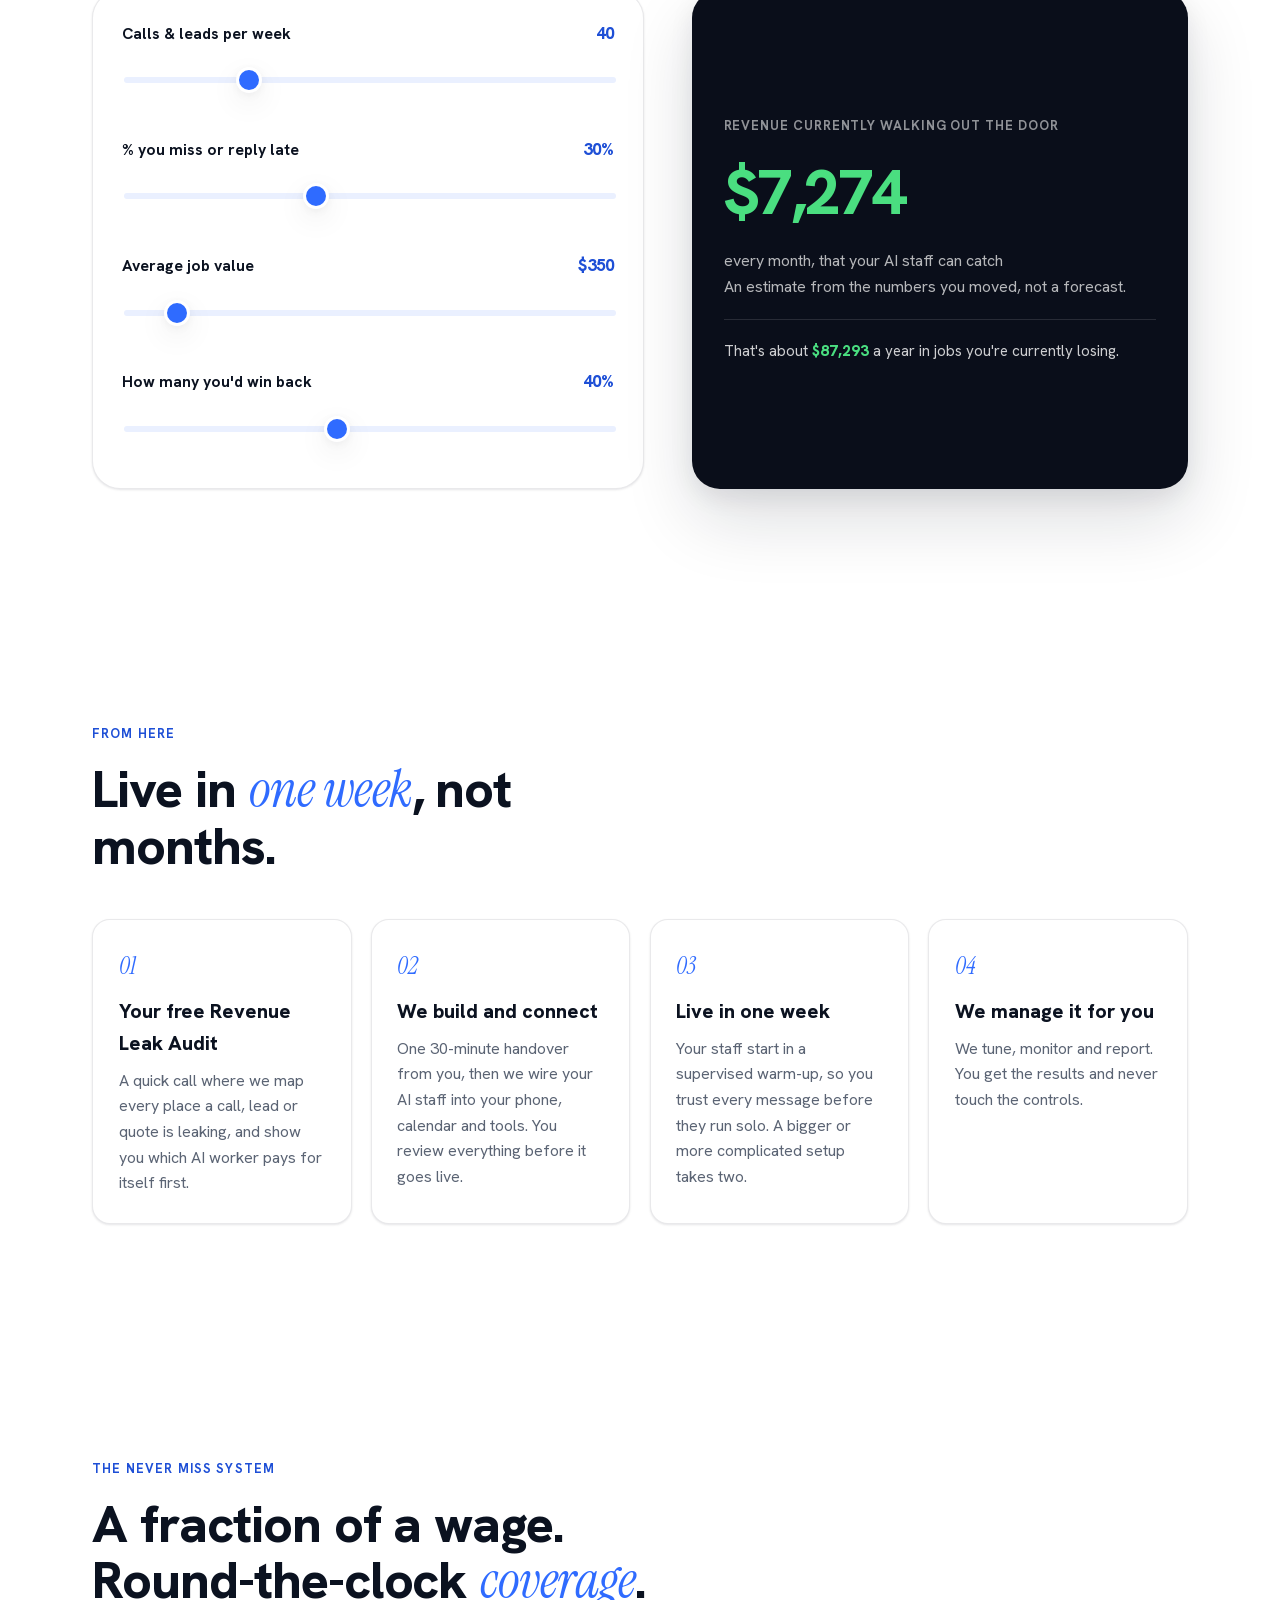
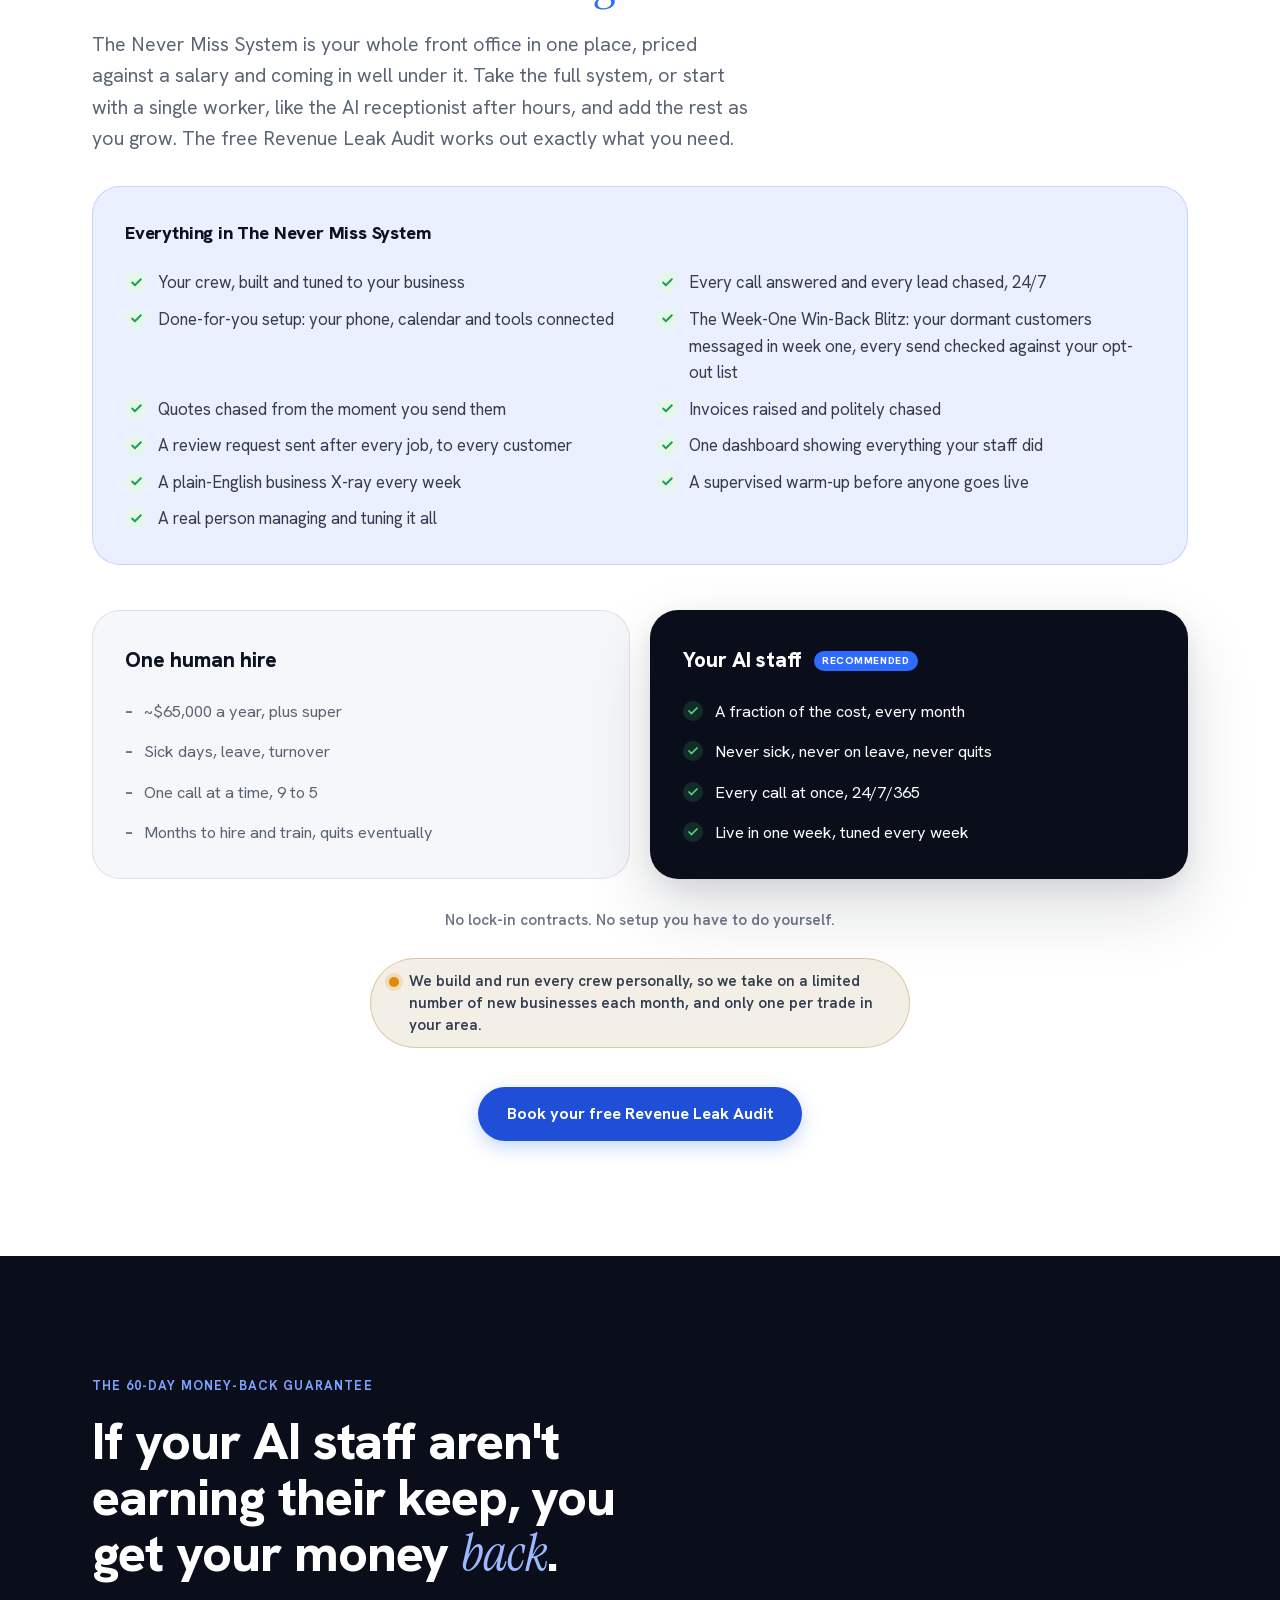
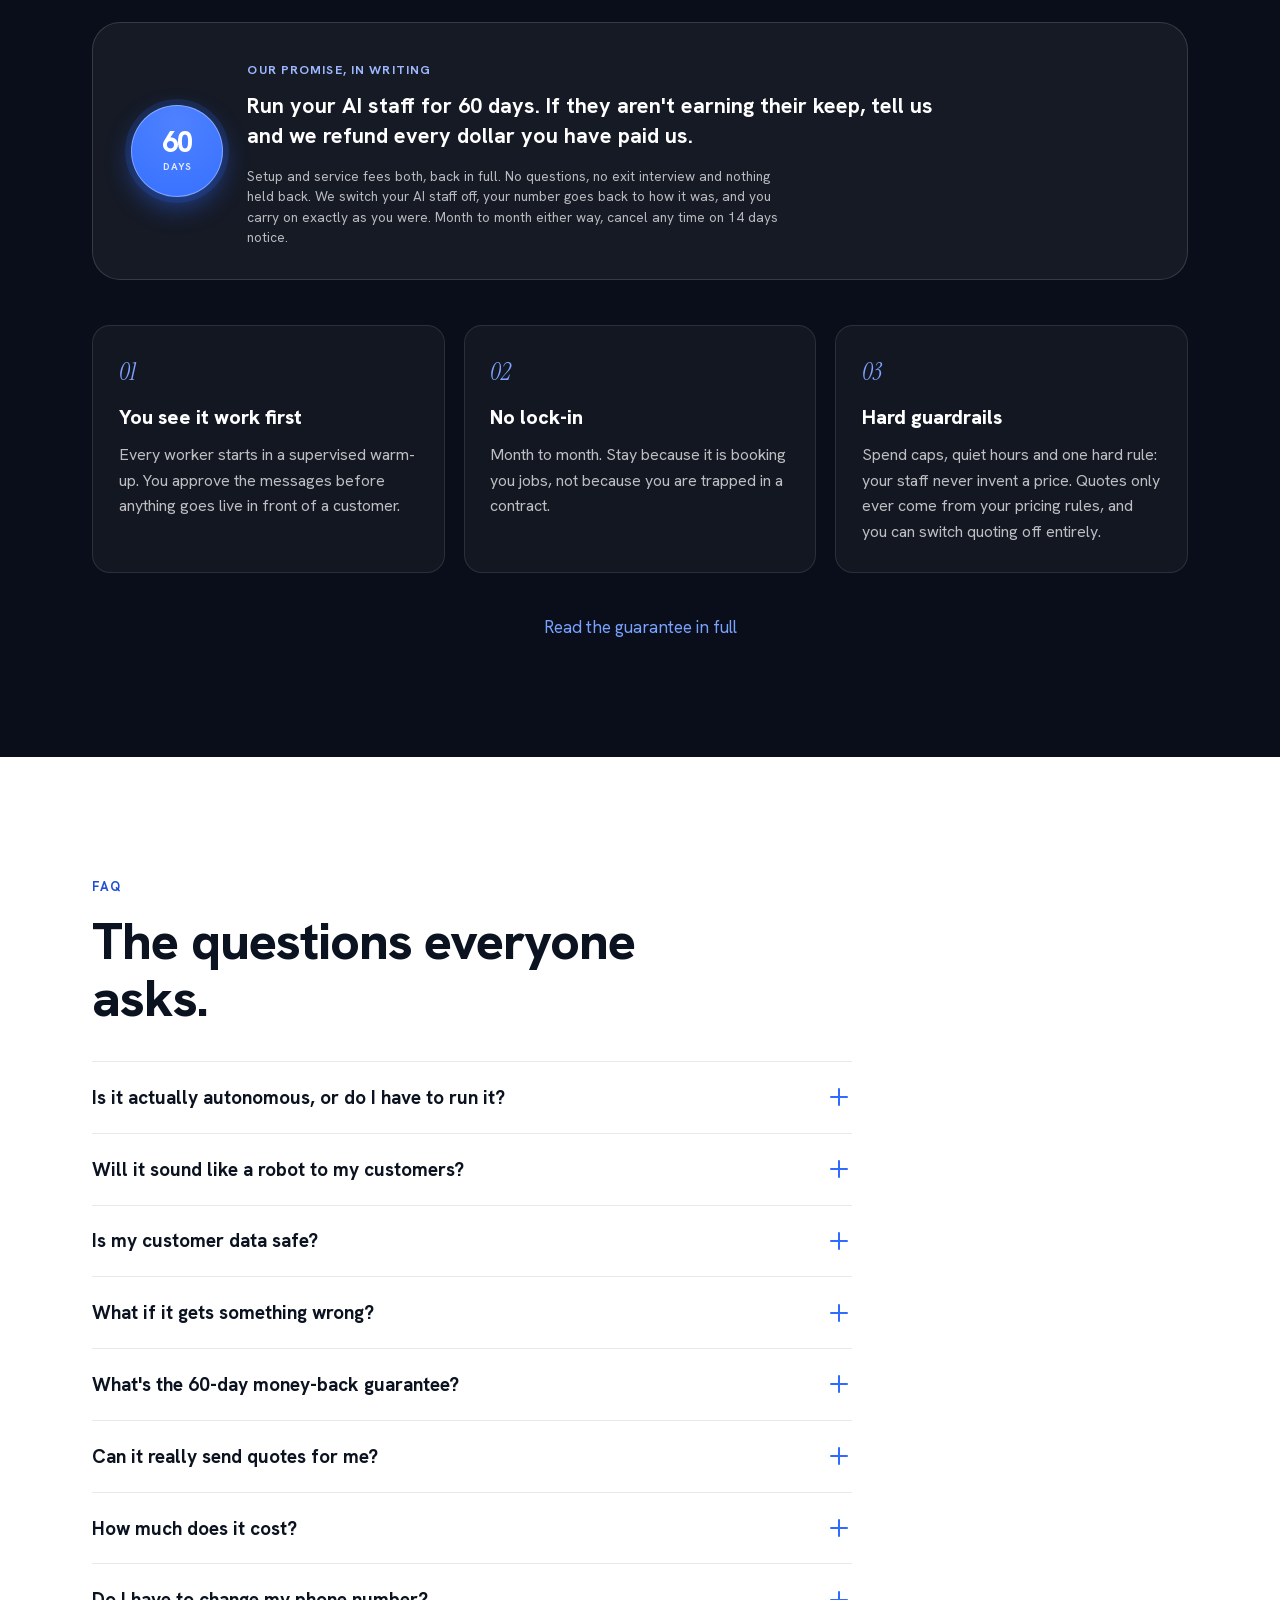
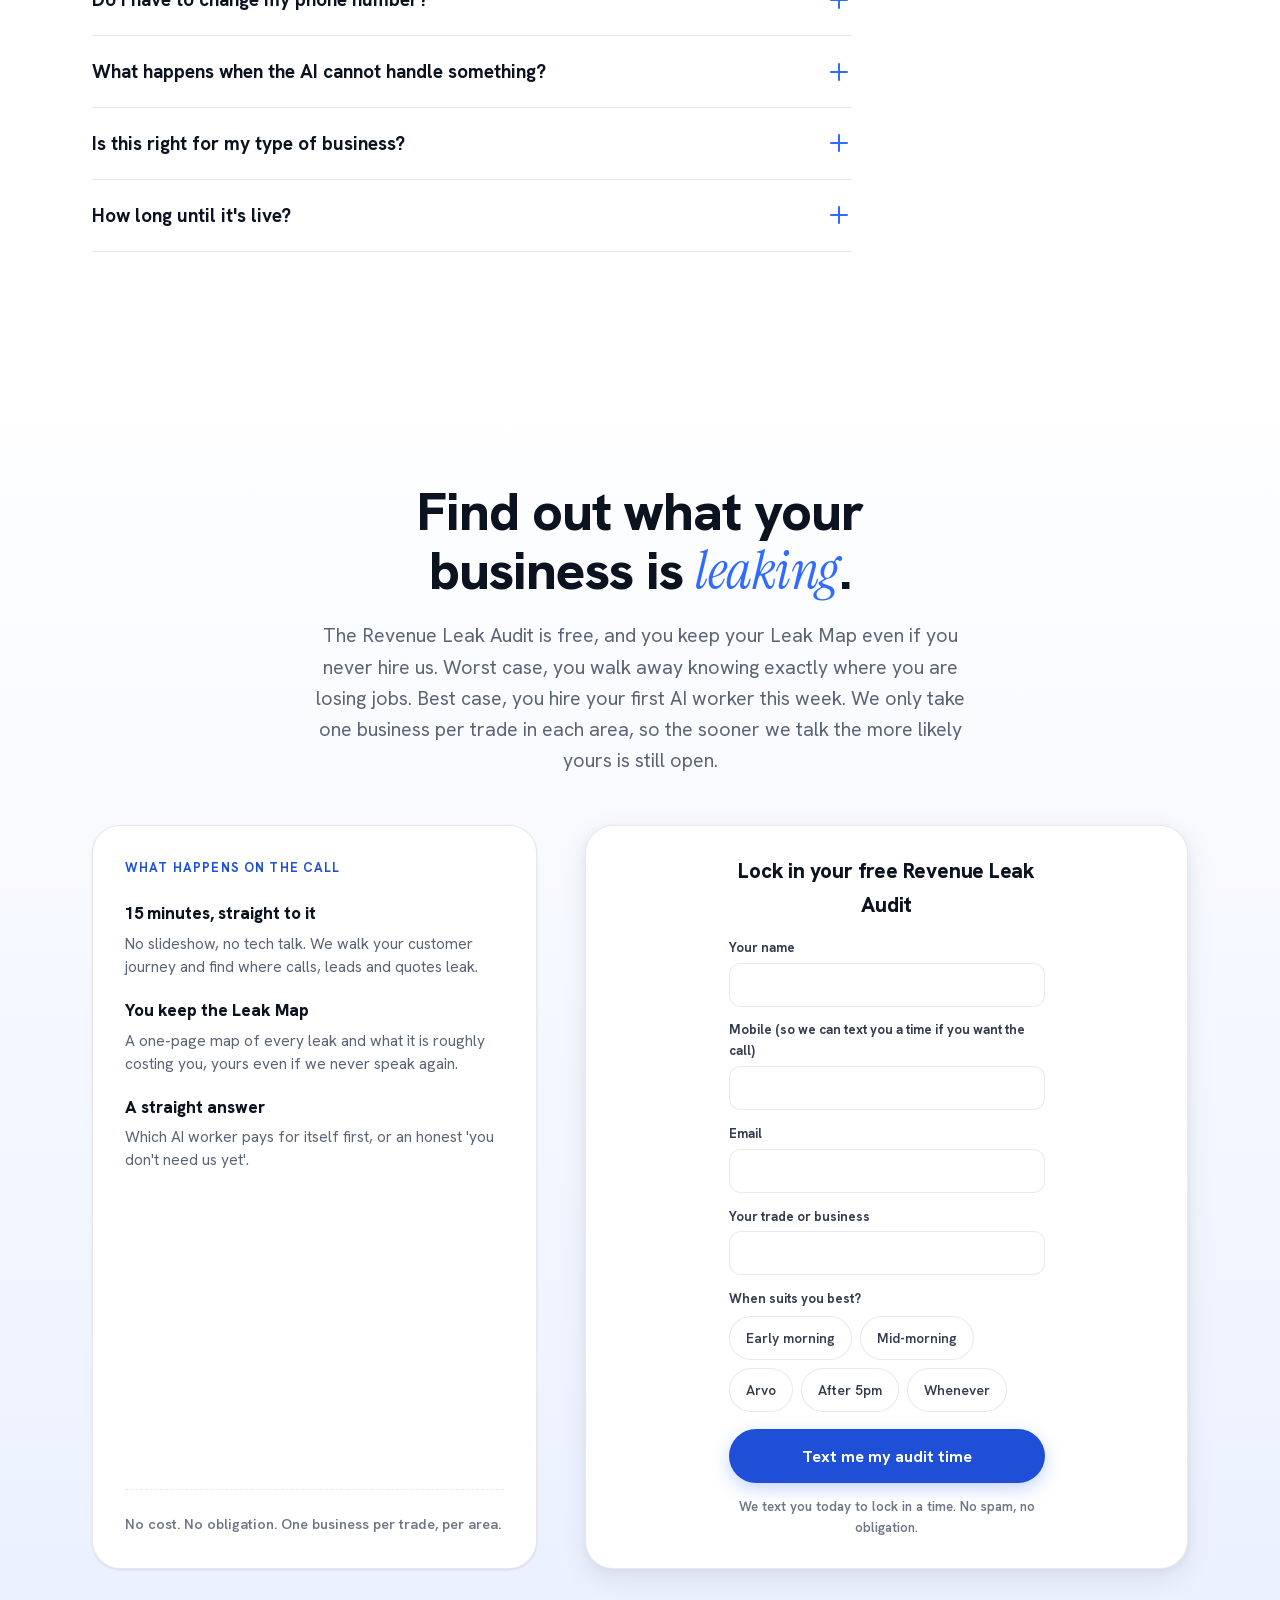
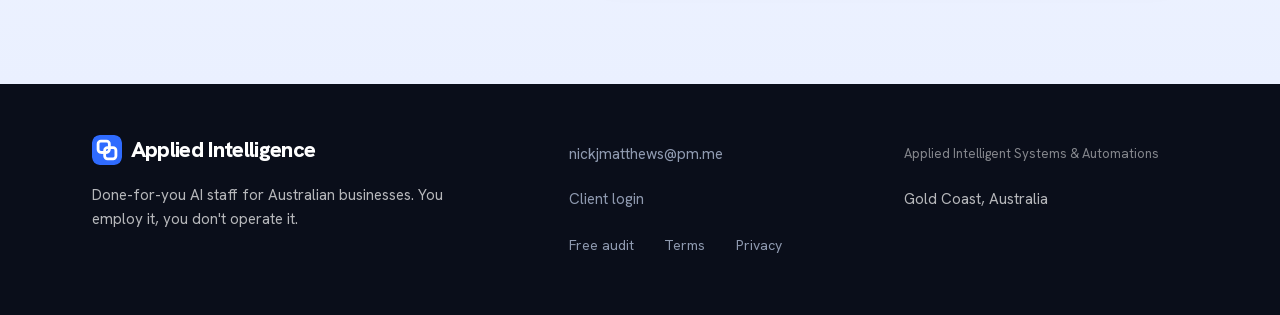
==== commit d292cecd: "Audit page: the first tap is his trade, not his confession Page half of backend 94fcf64.  The campai" ====
--- a/index.html
+++ b/index.html
@@ -32,7 +32,7 @@
   <link rel="preload" href="assets/fonts/hanken-grotesk-latin-var.woff2" as="font" type="font/woff2" crossorigin />
   <link rel="preload" href="assets/fonts/instrument-serif-italic-latin.woff2" as="font" type="font/woff2" crossorigin />
 
-  <link rel="stylesheet" href="styles.css?v=20260919b" />
+  <link rel="stylesheet" href="styles.css?v=20260920a" />
 
   <!-- Organisation + site identity. Kept static so it is in the HTML source
        for crawlers that do not run JS. The FAQPage block is injected by
@@ -67,7 +67,7 @@
        script on this site so it never blocks paint. It returns without loading
        anything at all if the browser sends Do Not Track or Global Privacy
        Control. Disclosed in full in privacy.html section 04. -->
-  <script defer src="meta-pixel.js?v=20260919b"></script>
+  <script defer src="meta-pixel.js?v=20260920a"></script>
 </head>
 <body data-page="home">
   <a href="#top" class="skip-link">Skip to main content</a>
@@ -314,7 +314,7 @@
   <script defer src="vendor/gsap.min.js"></script>
   <script defer src="vendor/ScrollTrigger.min.js"></script>
   <!-- data + app -->
-  <script defer src="content.js?v=20260919b"></script>
-  <script defer src="script.js?v=20260919b"></script>
+  <script defer src="content.js?v=20260920a"></script>
+  <script defer src="script.js?v=20260920a"></script>
 </body>
 </html>
--- a/styles.css
+++ b/styles.css
@@ -1370,6 +1370,33 @@
    question one has to keep its roomy buttons whatever happens to it. */
 .audit-qi.is-dense .audit-opts { gap: .4rem; margin-top: .6rem; }
 .audit-qi.is-dense .qopt { min-height: 48px; padding: .55rem .9rem; }
+/* ---- Two up: question one, the trade ------------------------------------
+   Eleven answers in one column is a scroll on every phone we ship to, and an
+   option nobody can see is an answer nobody gives. Driven by `cols2` on the
+   question in content.js, never by counting options: question two has four
+   answers and keeps its full-width buttons.
+   The honest way out spans both columns at the bottom, so "Something else"
+   reads as the way out rather than as one more trade. */
+.audit-qi.is-cols2 .audit-opts {
+  display: grid; grid-template-columns: 1fr 1fr; gap: .45rem; margin-top: .7rem;
+}
+.audit-qi.is-cols2 .audit-opts > :last-child { grid-column: 1 / -1; }
+/* Beats .audit-panel.is-first .qopt on its own ground: question one is always
+   the first screen, so the two rules would otherwise fight over the height. */
+.audit-qi.is-cols2 .qopt,
+.audit-panel.is-first .audit-qi.is-cols2 .qopt {
+  min-height: 48px; padding: .6rem .7rem; gap: .5rem; font-size: .96rem;
+}
+/* The why. Question one hides its help line, because a second reading task in
+   front of the first tap costs more than it pays. This question is the one
+   exception: what it has to say is why we are asking at all, and a trade
+   question with no reason given is the kind of thing people close tabs over.
+   It is sized like the micro line rather than like a help line, because the
+   budget on this screen is the first option's top edge, inside 200px. ONE
+   LINE at 320px: keep it under about 43 characters or it costs 18 more. */
+.audit-panel.is-first .audit-qi.is-cols2 .audit-qi__help {
+  display: block; margin-top: .3rem; font-size: .82rem; line-height: 1.35;
+}
 /* A resumed tab is past question one, so the static screen waits rather than
    flashing (audit.html reads the same store audit.js does). visibility, not
    display: the box stays exactly where their own screen is about to land. */
@@ -1395,6 +1422,11 @@
      which only ever repeats what the options already say. */
   .audit-qi.is-dense .qopt { min-height: 42px; }
   .audit-qi.is-dense .audit-qi__help { display: none; }
+  /* Eleven answers and 568px of screen: the buttons get the pixels. */
+  .audit-qi.is-cols2 .qopt,
+  .audit-panel.is-first .audit-qi.is-cols2 .qopt {
+    min-height: 44px; padding: .5rem .6rem; font-size: .92rem;
+  }
 }
 
 /* ---- The honesty block (was the hero, now below the instrument) ---------- */
